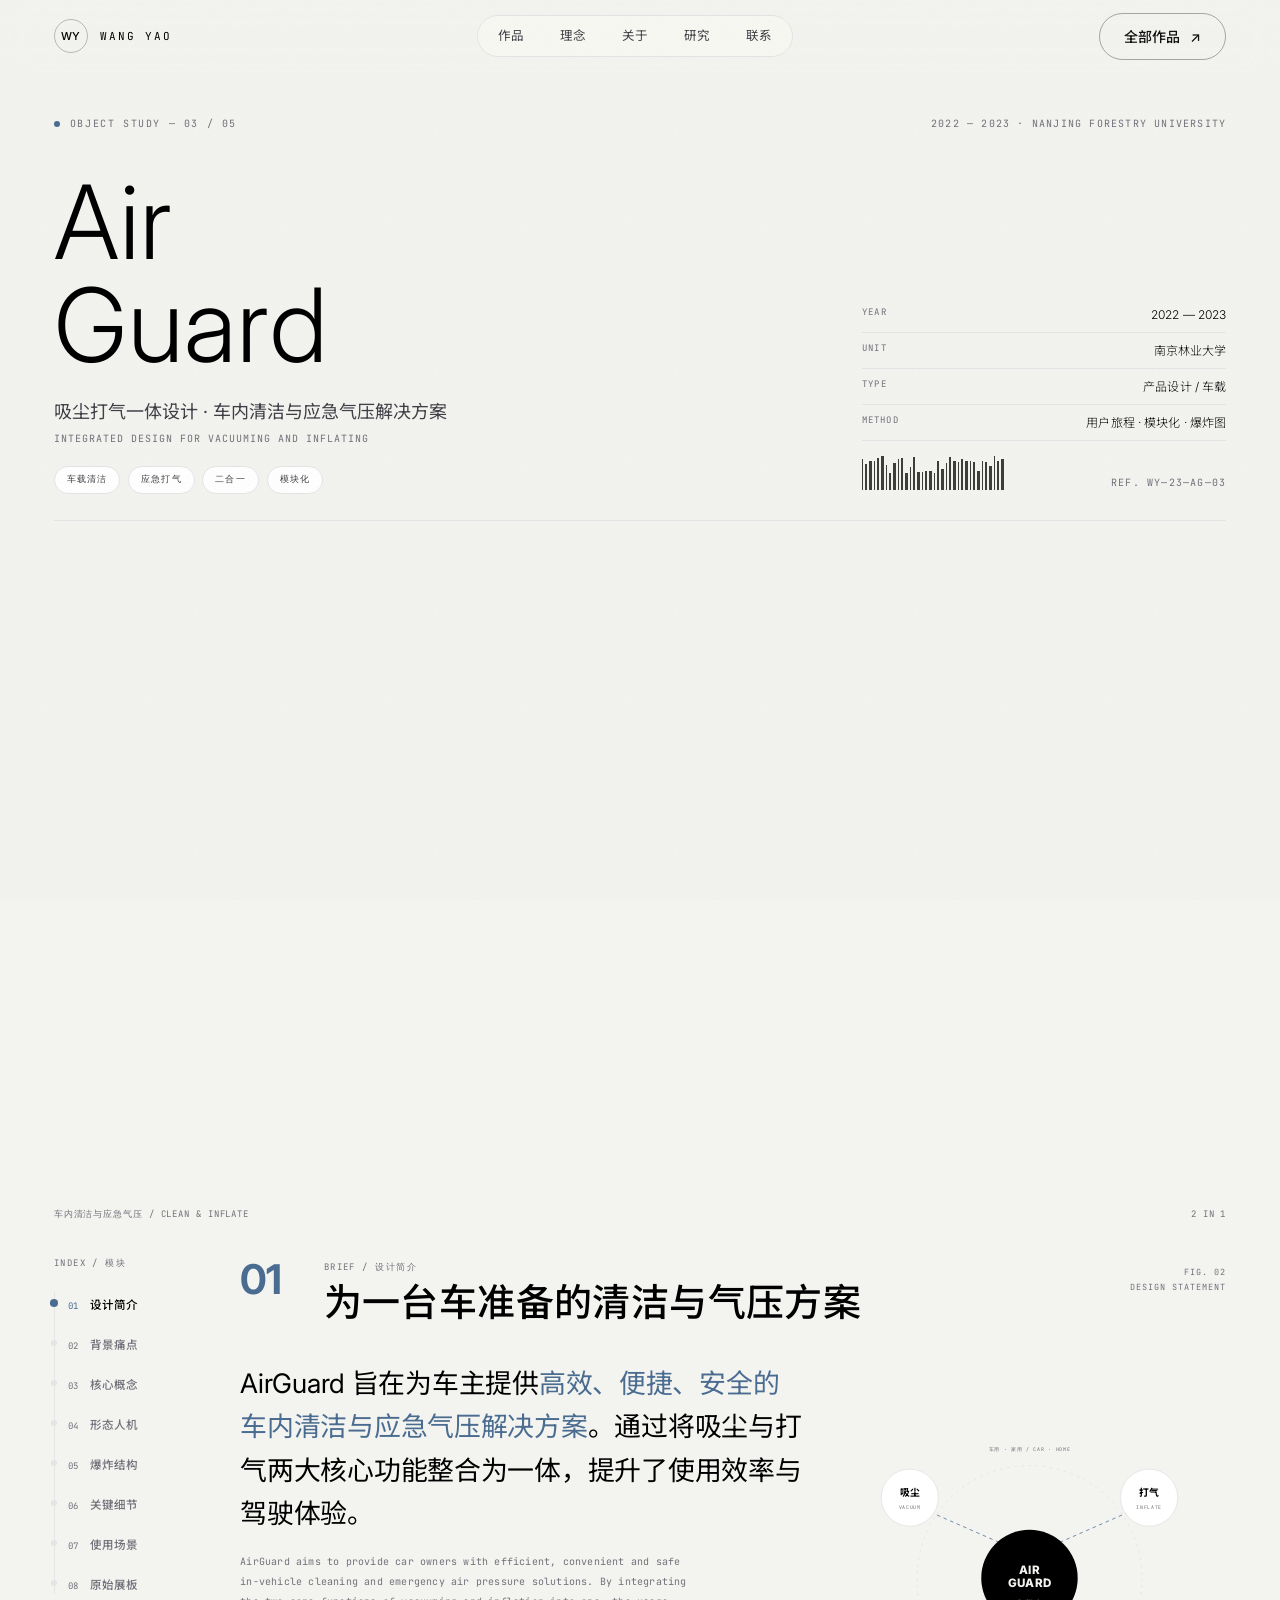
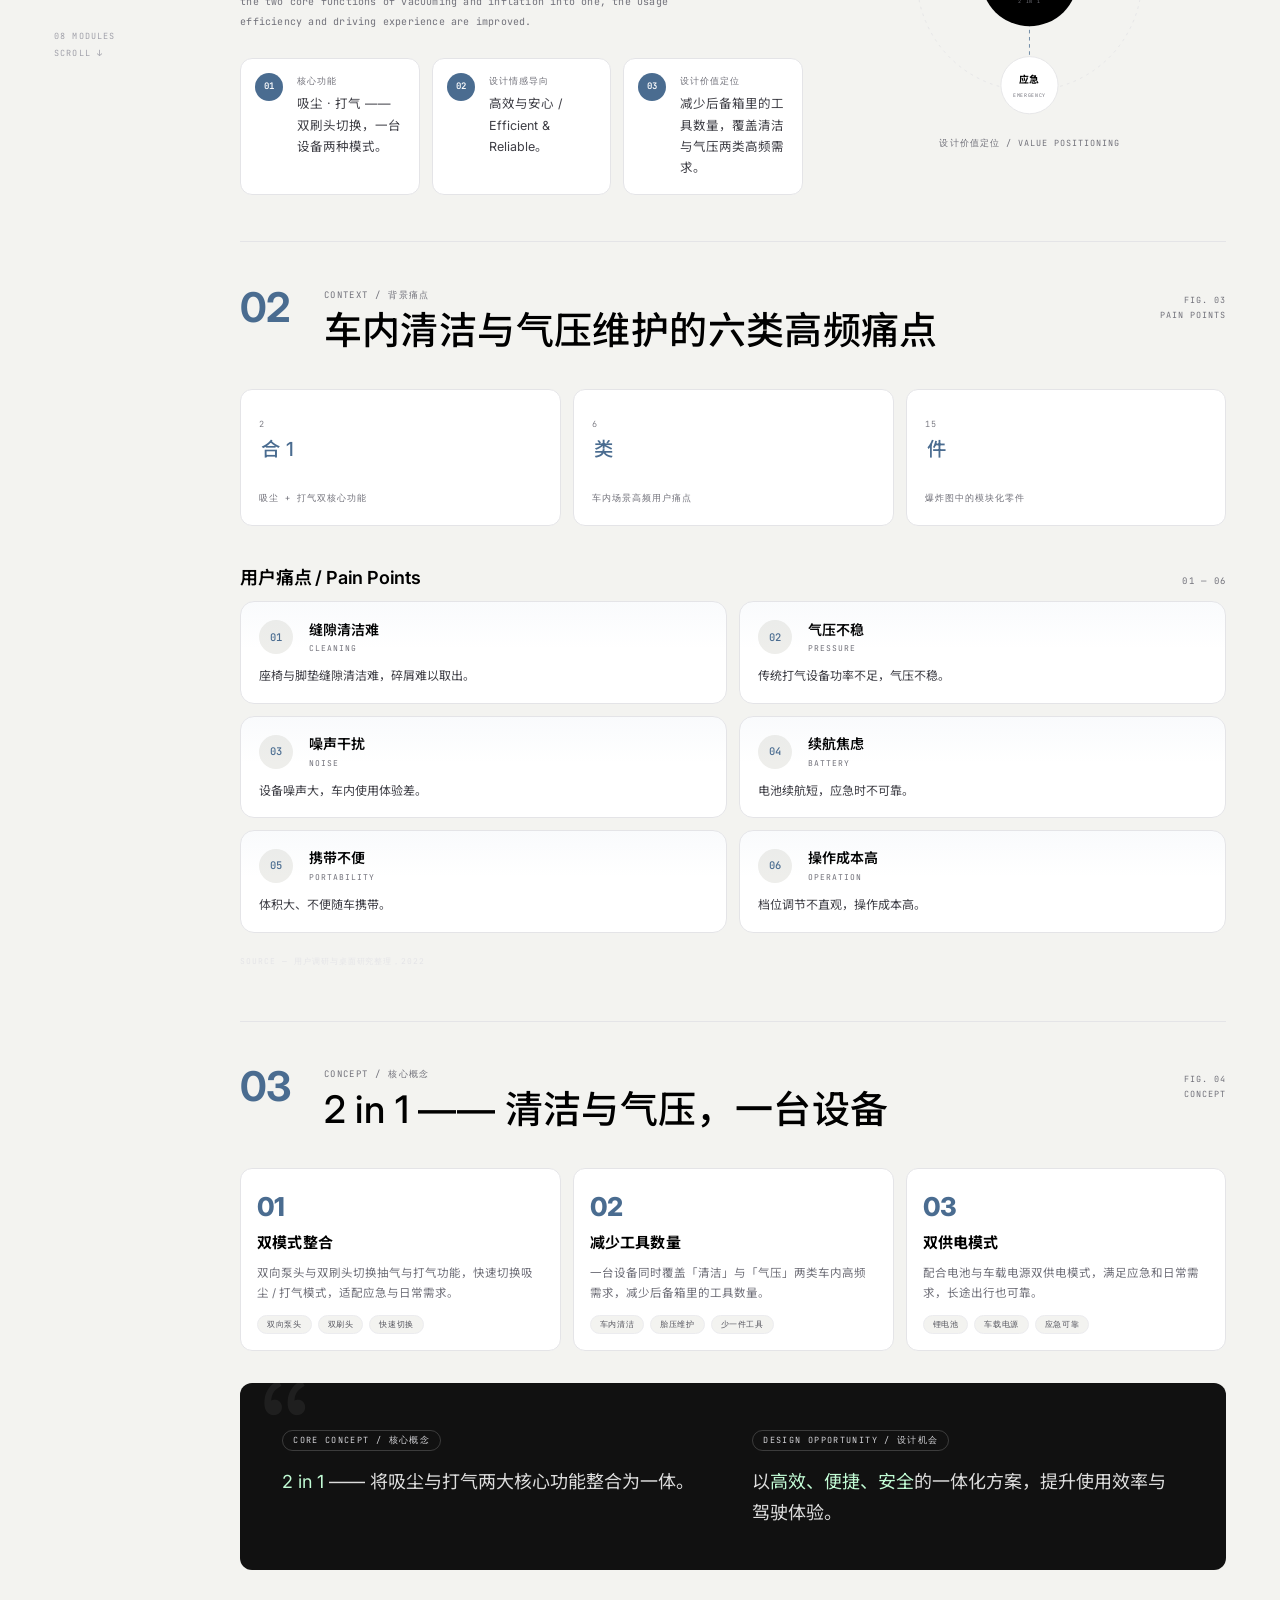
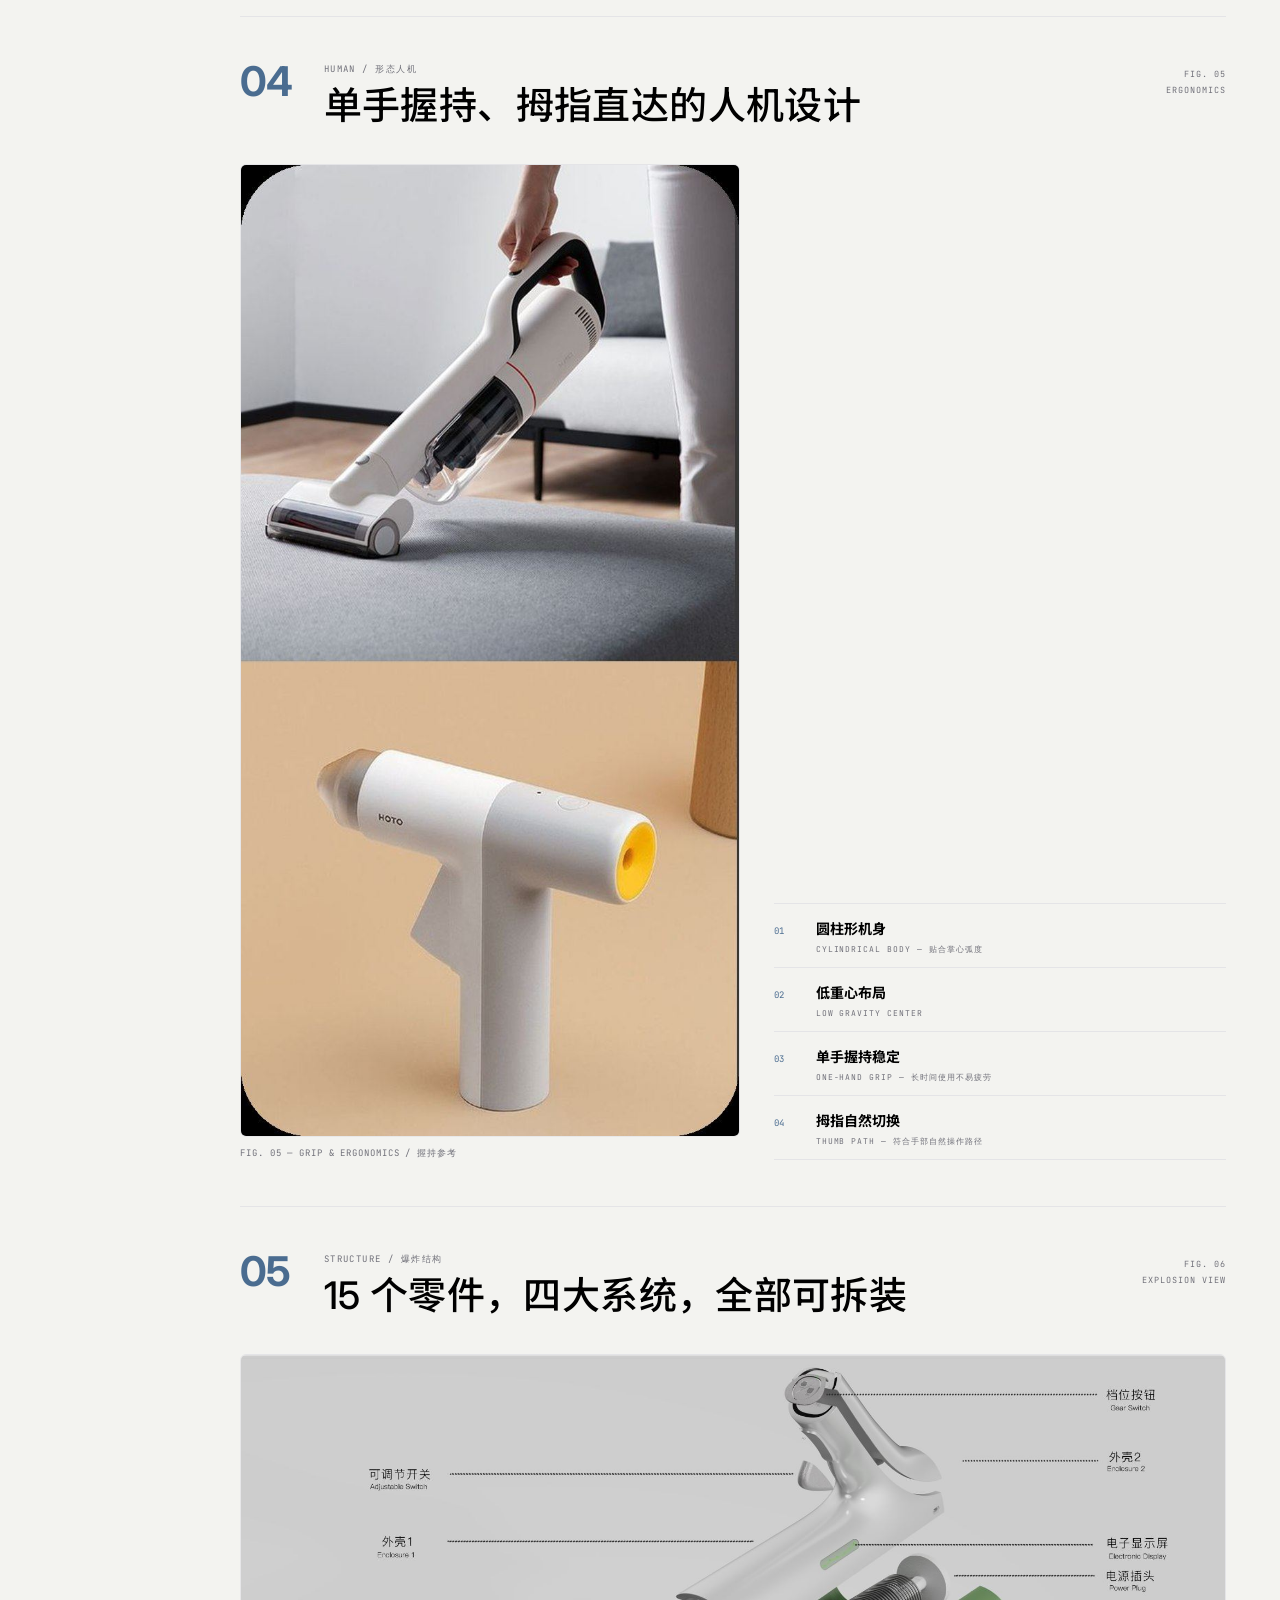
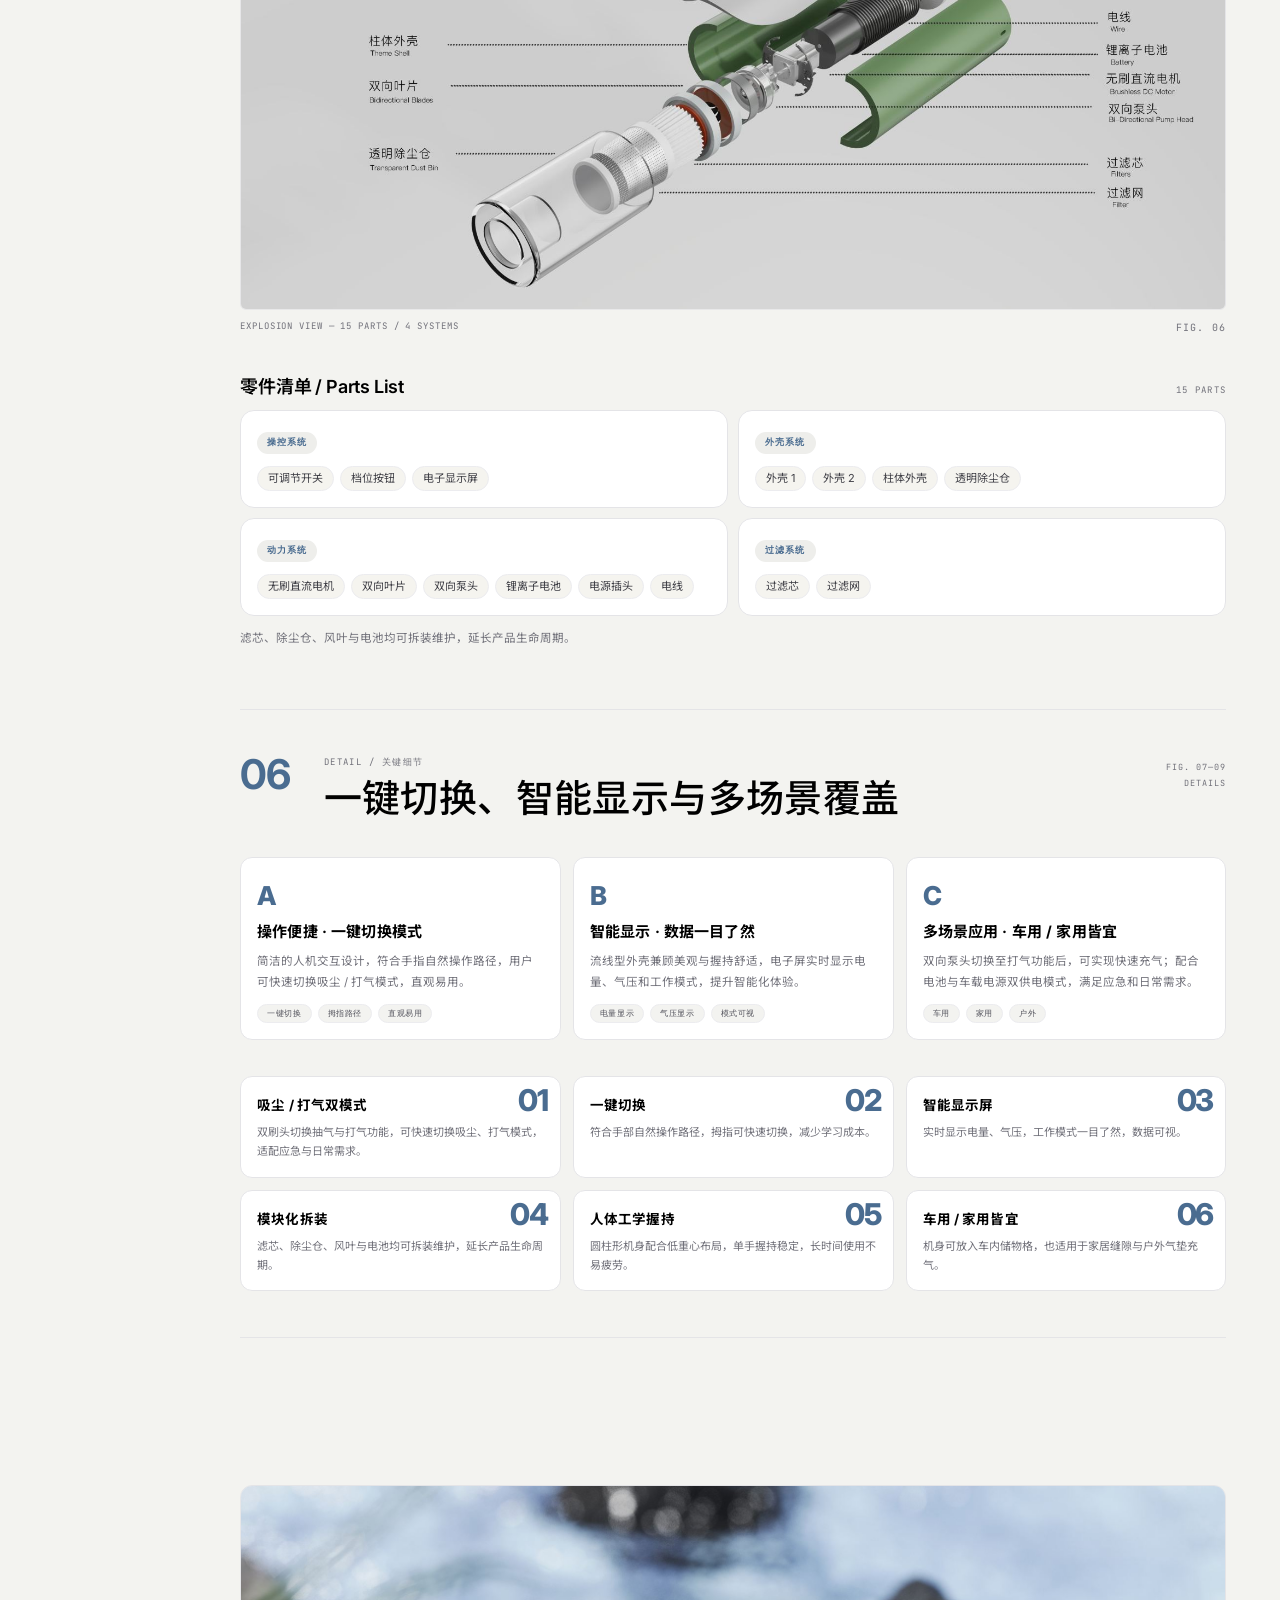
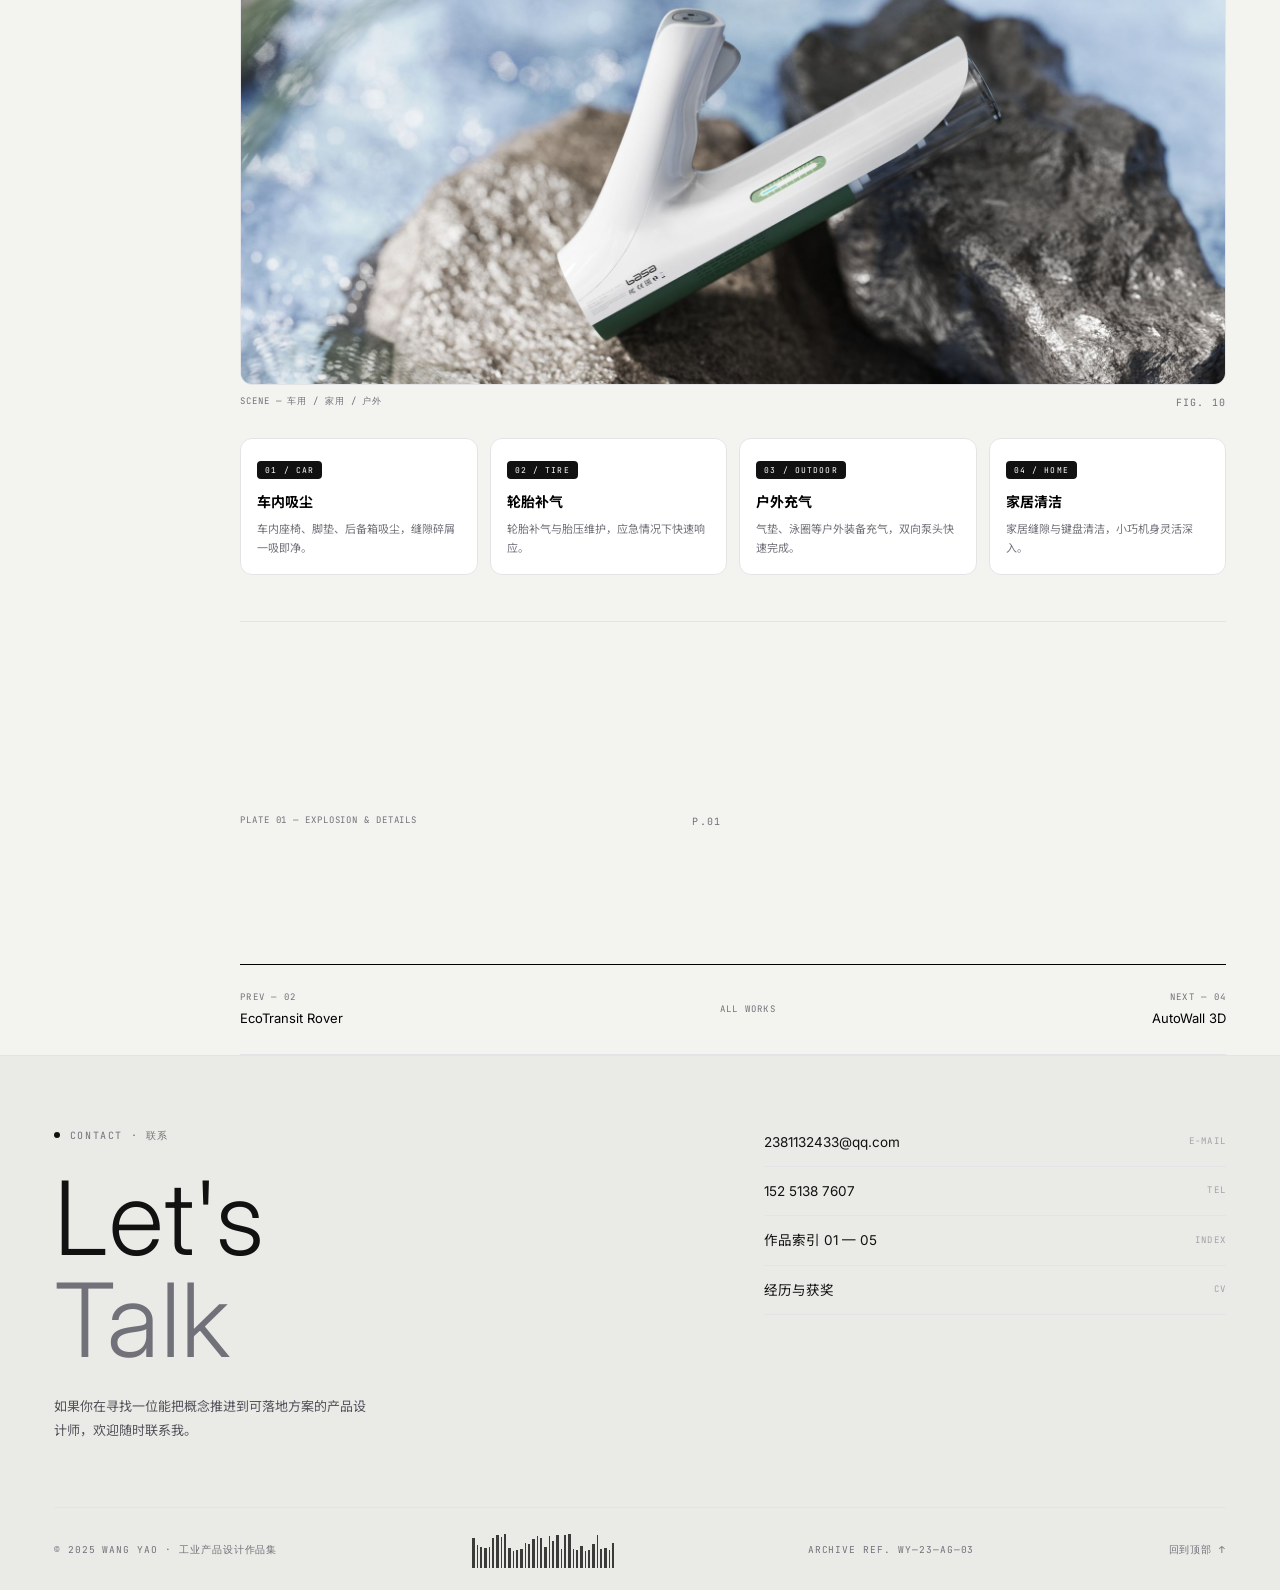
==== work/air-guard.html @ 361db54c "Portfolio site: Wang Yao" ====
<!DOCTYPE html>
<html lang="zh-CN">
<head>
<meta charset="utf-8">
<meta name="viewport" content="width=device-width, initial-scale=1">
<title>Air Guard — 王瑶 WANG YAO</title>
<meta name="description" content="Air Guard：吸尘打气一体设计，将吸尘与打气两大核心功能整合为一体，为车主提供高效、便捷、安全的车内清洁与应急气压解决方案。">
<link rel="preconnect" href="https://fonts.googleapis.com">
<link rel="preconnect" href="https://fonts.gstatic.com" crossorigin>
<link href="https://fonts.googleapis.com/css2?family=Inter:wght@300;400;500;600&family=JetBrains+Mono:wght@400;500&family=Noto+Sans+SC:wght@300;400;500;700&display=swap" rel="stylesheet">
<link rel="stylesheet" href="../assets/css/site.css">
</head>
<body id="top">
<div class="grain" aria-hidden="true"></div>
<div class="proj-progress" aria-hidden="true"><i></i></div>

<header class="nav" id="nav">
  <div class="container nav__inner">
    <a class="brand" href="../index.html">
      <span class="brand__mark">WY</span>
      <span class="brand__name">Wang Yao</span>
    </a>
    <nav class="nav__menu" id="menu">
      <a href="../index.html#works">作品</a>
      <a href="../index.html#approach">理念</a>
      <a href="../index.html#about">关于</a>
      <a href="../index.html#research">研究</a>
      <a href="../index.html#contact">联系</a>
    </nav>
    <div class="nav__right">
      <a class="btn btn--ghost" href="../index.html#works">全部作品 <span class="btn__arrow">↗</span></a>
      <button class="nav__burger" id="burger" aria-label="打开菜单" aria-expanded="false">
        <span></span><span></span>
      </button>
    </div>
  </div>
</header>

<main class="proj container" style="--pc:#8AA6C8; --pc-ink:#4A6C90">

  <!-- ================= HEAD ================= -->
  <header class="proj-head">
    <div class="proj-head__top">
      <p class="eyebrow">Object Study — 03 / 05</p>
      <p class="mono">2022 — 2023 · Nanjing Forestry University</p>
    </div>

    <div class="proj-head__main">
      <div>
        <h1 class="proj-title" data-split>Air<br>Guard</h1>
        <p class="proj-sub">吸尘打气一体设计 · 车内清洁与应急气压解决方案</p>
        <p class="proj-sub-en">Integrated design for vacuuming and inflating</p>
        <ul class="proj-tags">
          <li>车载清洁</li>
          <li>应急打气</li>
          <li>二合一</li>
          <li>模块化</li>
        </ul>
      </div>

      <div class="proj-meta">
        <div class="proj-meta__row"><span>Year</span><b>2022 — 2023</b></div>
        <div class="proj-meta__row"><span>Unit</span><b>南京林业大学</b></div>
        <div class="proj-meta__row"><span>Type</span><b>产品设计 / 车载</b></div>
        <div class="proj-meta__row"><span>Method</span><b>用户旅程 · 模块化 · 爆炸图</b></div>
        <div class="proj-meta__foot">
          <span class="barcode" aria-hidden="true"></span>
          <span class="mono">Ref. WY—23—AG—03</span>
        </div>
      </div>
    </div>
  </header>

  <!-- ================= HERO ================= -->
  <figure class="proj-hero" data-drift>
    <div class="proj-hero__frame pan" data-pan>
      <img src="../assets/img/air-cover.jpg" alt="Air Guard 产品场景渲染" fetchpriority="high">
      <div class="proj-hero__hud">
        <span class="mono">Fig. 01 — Clean &amp; Inflate</span>
        <span class="mono">2 in 1</span>
      </div>
    </div>
    <figcaption class="proj-hero__cap">
      <span>车内清洁与应急气压 / Clean &amp; Inflate</span>
      <span>2 in 1</span>
    </figcaption>
  </figure>

  <!-- mobile module index -->
  <nav class="proj-index" aria-label="模块索引">
    <a href="#m01">01 简介</a>
    <a href="#m02">02 痛点</a>
    <a href="#m03">03 概念</a>
    <a href="#m04">04 人机</a>
    <a href="#m05">05 结构</a>
    <a href="#m06">06 细节</a>
    <a href="#m07">07 场景</a>
    <a href="#m08">08 展板</a>
  </nav>

  <div class="proj-body">

    <!-- ================= RAIL ================= -->
    <aside class="proj-rail">
      <p class="rail__title mono">Index / 模块</p>
      <nav class="rail">
        <a href="#m01" class="is-active"><i>01</i><b>设计简介</b></a>
        <a href="#m02"><i>02</i><b>背景痛点</b></a>
        <a href="#m03"><i>03</i><b>核心概念</b></a>
        <a href="#m04"><i>04</i><b>形态人机</b></a>
        <a href="#m05"><i>05</i><b>爆炸结构</b></a>
        <a href="#m06"><i>06</i><b>关键细节</b></a>
        <a href="#m07"><i>07</i><b>使用场景</b></a>
        <a href="#m08"><i>08</i><b>原始展板</b></a>
      </nav>
      <p class="rail__note mono">08 Modules<br>Scroll ↓</p>
    </aside>

    <article class="proj-main">

      <!-- ============ 01 BRIEF ============ -->
      <section class="mod" id="m01">
        <header class="mod__head" data-reveal>
          <span class="mod__no">01</span>
          <div>
            <p class="mod__kicker">Brief / 设计简介</p>
            <h2 class="mod__title">为一台车准备的清洁与气压方案</h2>
          </div>
          <p class="mod__meta">FIG. 02<br>Design Statement</p>
        </header>

        <div class="mod__body g12">
          <div class="c-7" data-reveal style="--d:80ms">
            <p class="brief-lead">AirGuard 旨在为车主提供<em>高效、便捷、安全的车内清洁与应急气压解决方案</em>。通过将吸尘与打气两大核心功能整合为一体，提升了使用效率与驾驶体验。</p>
            <p class="brief-en">AirGuard aims to provide car owners with efficient, convenient and safe in-vehicle cleaning and emergency air pressure solutions. By integrating the two core functions of vacuuming and inflation into one, the usage efficiency and driving experience are improved.</p>
            <dl class="brief-rows">
              <div>
                <dt>核心功能</dt>
                <dd>吸尘 · 打气 —— 双刷头切换，一台设备两种模式。</dd>
              </div>
              <div>
                <dt>设计情感导向</dt>
                <dd>高效与安心 / Efficient &amp; Reliable。</dd>
              </div>
              <div>
                <dt>设计价值定位</dt>
                <dd>减少后备箱里的工具数量，覆盖清洁与气压两类高频需求。</dd>
              </div>
            </dl>
          </div>

          <div class="c-5 vmap-wrap" data-reveal style="--d:180ms">
            <svg class="vmap" viewBox="0 0 440 330" role="img" aria-label="设计价值定位：以 Air Guard 为中心，连接吸尘、打气与应急">
              <circle cx="220" cy="168" r="126" fill="none" stroke="var(--line)" stroke-width="1" stroke-dasharray="3 5"/>
              <g stroke="var(--accent)" stroke-width="1" stroke-dasharray="4 4" fill="none" opacity="0.85">
                <path d="M186 128 L104 92"/>
                <path d="M254 128 L336 92"/>
                <path d="M220 218 L220 264"/>
              </g>
              <circle cx="220" cy="168" r="54" fill="var(--ink)"/>
              <text class="vmap__core" x="220" y="164" text-anchor="middle" fill="var(--paper)">AIR</text>
              <text class="vmap__core" x="220" y="178" text-anchor="middle" fill="var(--paper)">GUARD</text>
              <text class="vmap__tiny" x="220" y="196" text-anchor="middle" fill="var(--accent-soft)">2 IN 1</text>

              <g>
                <circle cx="86" cy="78" r="32" fill="var(--white)" stroke="var(--line)"/>
                <text class="vmap__name" x="86" y="76" text-anchor="middle">吸尘</text>
                <text class="vmap__tiny" x="86" y="91" text-anchor="middle">VACUUM</text>
              </g>
              <g>
                <circle cx="354" cy="78" r="32" fill="var(--white)" stroke="var(--line)"/>
                <text class="vmap__name" x="354" y="76" text-anchor="middle">打气</text>
                <text class="vmap__tiny" x="354" y="91" text-anchor="middle">INFLATE</text>
              </g>
              <g>
                <circle cx="220" cy="288" r="32" fill="var(--white)" stroke="var(--line)"/>
                <text class="vmap__name" x="220" y="286" text-anchor="middle">应急</text>
                <text class="vmap__tiny" x="220" y="301" text-anchor="middle">EMERGENCY</text>
              </g>
              <text class="vmap__tiny" x="220" y="26" text-anchor="middle">车用 · 家用 / CAR · HOME</text>
            </svg>
            <p class="vmap__cap">设计价值定位 / Value Positioning</p>
          </div>
        </div>
      </section>

      <!-- ============ 02 PAIN POINTS ============ -->
      <section class="mod" id="m02">
        <header class="mod__head" data-reveal>
          <span class="mod__no">02</span>
          <div>
            <p class="mod__kicker">Context / 背景痛点</p>
            <h2 class="mod__title">车内清洁与气压维护的六类高频痛点</h2>
          </div>
          <p class="mod__meta">FIG. 03<br>Pain Points</p>
        </header>

        <div class="mod__body">
          <div class="metrics" data-reveal>
            <div class="metric">
              <b><span data-count="2">02</span><sup>合 1</sup></b>
              <span>吸尘 + 打气双核心功能</span>
            </div>
            <div class="metric">
              <b><span data-count="6">06</span><sup>类</sup></b>
              <span>车内场景高频用户痛点</span>
            </div>
            <div class="metric">
              <b><span data-count="15">15</span><sup>件</sup></b>
              <span>爆炸图中的模块化零件</span>
            </div>
          </div>

          <div class="tl-block">
            <div class="tl-head">
              <h3>用户痛点 / Pain Points</h3>
              <span class="mono">01 — 06</span>
            </div>
            <ol class="layers">
              <li class="layer">
                <i>01</i>
                <div><b>缝隙清洁难</b><span>Cleaning</span></div>
                <p>座椅与脚垫缝隙清洁难，碎屑难以取出。</p>
              </li>
              <li class="layer">
                <i>02</i>
                <div><b>气压不稳</b><span>Pressure</span></div>
                <p>传统打气设备功率不足，气压不稳。</p>
              </li>
              <li class="layer">
                <i>03</i>
                <div><b>噪声干扰</b><span>Noise</span></div>
                <p>设备噪声大，车内使用体验差。</p>
              </li>
              <li class="layer">
                <i>04</i>
                <div><b>续航焦虑</b><span>Battery</span></div>
                <p>电池续航短，应急时不可靠。</p>
              </li>
              <li class="layer">
                <i>05</i>
                <div><b>携带不便</b><span>Portability</span></div>
                <p>体积大、不便随车携带。</p>
              </li>
              <li class="layer">
                <i>06</i>
                <div><b>操作成本高</b><span>Operation</span></div>
                <p>档位调节不直观，操作成本高。</p>
              </li>
            </ol>
          </div>
          <p class="source mono" data-reveal>Source — 用户调研与桌面研究整理，2022</p>
        </div>
      </section>

      <!-- ============ 03 CONCEPT ============ -->
      <section class="mod" id="m03">
        <header class="mod__head" data-reveal>
          <span class="mod__no">03</span>
          <div>
            <p class="mod__kicker">Concept / 核心概念</p>
            <h2 class="mod__title">2 in 1 —— 清洁与气压，一台设备</h2>
          </div>
          <p class="mod__meta">FIG. 04<br>Concept</p>
        </header>

        <div class="mod__body">
          <div class="form-cards">
            <div class="form-card" data-reveal style="--d:0ms">
              <em>01</em>
              <h4>双模式整合</h4>
              <p>双向泵头与双刷头切换抽气与打气功能，快速切换吸尘 / 打气模式，适配应急与日常需求。</p>
              <ul><li>双向泵头</li><li>双刷头</li><li>快速切换</li></ul>
            </div>
            <div class="form-card" data-reveal style="--d:90ms">
              <em>02</em>
              <h4>减少工具数量</h4>
              <p>一台设备同时覆盖「清洁」与「气压」两类车内高频需求，减少后备箱里的工具数量。</p>
              <ul><li>车内清洁</li><li>胎压维护</li><li>少一件工具</li></ul>
            </div>
            <div class="form-card" data-reveal style="--d:180ms">
              <em>03</em>
              <h4>双供电模式</h4>
              <p>配合电池与车载电源双供电模式，满足应急和日常需求，长途出行也可靠。</p>
              <ul><li>锂电池</li><li>车载电源</li><li>应急可靠</li></ul>
            </div>
          </div>

          <div class="insight-band" data-reveal>
            <div>
              <span class="insight-band__k mono">Core Concept / 核心概念</span>
              <p><em>2 in 1</em> —— 将吸尘与打气两大核心功能整合为一体。</p>
            </div>
            <div>
              <span class="insight-band__k mono">Design Opportunity / 设计机会</span>
              <p>以<em>高效、便捷、安全</em>的一体化方案，提升使用效率与驾驶体验。</p>
            </div>
          </div>
        </div>
      </section>

      <!-- ============ 04 HUMAN ============ -->
      <section class="mod" id="m04">
        <header class="mod__head" data-reveal>
          <span class="mod__no">04</span>
          <div>
            <p class="mod__kicker">Human / 形态人机</p>
            <h2 class="mod__title">单手握持、拇指直达的人机设计</h2>
          </div>
          <p class="mod__meta">FIG. 05<br>Ergonomics</p>
        </header>

        <div class="mod__body">
          <div class="mood" style="margin-top:0;padding-top:0;border-top:0">
            <figure class="mood__fig" data-pan>
              <img src="../assets/img/air-grip.jpg" alt="Air Guard 握持与人机参考：手持设备形态与操作路径" loading="lazy">
              <figcaption class="mono">Fig. 05 — Grip &amp; Ergonomics / 握持参考</figcaption>
            </figure>
            <ul class="mood__themes">
              <li><em>01</em><div><b>圆柱形机身</b><span>Cylindrical Body — 贴合掌心弧度</span></div></li>
              <li><em>02</em><div><b>低重心布局</b><span>Low Gravity Center</span></div></li>
              <li><em>03</em><div><b>单手握持稳定</b><span>One-hand Grip — 长时间使用不易疲劳</span></div></li>
              <li><em>04</em><div><b>拇指自然切换</b><span>Thumb Path — 符合手部自然操作路径</span></div></li>
            </ul>
          </div>
        </div>
      </section>

      <!-- ============ 05 STRUCTURE ============ -->
      <section class="mod" id="m05">
        <header class="mod__head" data-reveal>
          <span class="mod__no">05</span>
          <div>
            <p class="mod__kicker">Structure / 爆炸结构</p>
            <h2 class="mod__title">15 个零件，四大系统，全部可拆装</h2>
          </div>
          <p class="mod__meta">FIG. 06<br>Explosion View</p>
        </header>

        <div class="mod__body">
          <figure class="form-strip" data-pan>
            <img src="../assets/img/air-explode.jpg" alt="Air Guard 爆炸图：15 个零件的模块化拆解" loading="lazy">
            <figcaption class="proj-cap">
              <span>Explosion View — 15 Parts / 4 Systems</span>
              <span class="mono">Fig. 06</span>
            </figcaption>
          </figure>

          <div class="tl-block">
            <div class="tl-head">
              <h3>零件清单 / Parts List</h3>
              <span class="mono">15 Parts</span>
            </div>
            <div class="w2h">
              <div class="w2h__cell">
                <b>操控系统</b>
                <ul><li>可调节开关</li><li>档位按钮</li><li>电子显示屏</li></ul>
              </div>
              <div class="w2h__cell">
                <b>外壳系统</b>
                <ul><li>外壳 1</li><li>外壳 2</li><li>柱体外壳</li><li>透明除尘仓</li></ul>
              </div>
              <div class="w2h__cell">
                <b>动力系统</b>
                <ul><li>无刷直流电机</li><li>双向叶片</li><li>双向泵头</li><li>锂离子电池</li><li>电源插头</li><li>电线</li></ul>
              </div>
              <div class="w2h__cell">
                <b>过滤系统</b>
                <ul><li>过滤芯</li><li>过滤网</li></ul>
              </div>
            </div>
            <p class="plates-note" data-reveal style="margin-top:14px">滤芯、除尘仓、风叶与电池均可拆装维护，延长产品生命周期。</p>
          </div>
        </div>
      </section>

      <!-- ============ 06 DETAIL ============ -->
      <section class="mod" id="m06">
        <header class="mod__head" data-reveal>
          <span class="mod__no">06</span>
          <div>
            <p class="mod__kicker">Detail / 关键细节</p>
            <h2 class="mod__title">一键切换、智能显示与多场景覆盖</h2>
          </div>
          <p class="mod__meta">FIG. 07—09<br>Details</p>
        </header>

        <div class="mod__body">
          <div class="form-cards">
            <div class="form-card" data-reveal style="--d:0ms">
              <em>A</em>
              <h4>操作便捷 · 一键切换模式</h4>
              <p>简洁的人机交互设计，符合手指自然操作路径，用户可快速切换吸尘 / 打气模式，直观易用。</p>
              <ul><li>一键切换</li><li>拇指路径</li><li>直观易用</li></ul>
            </div>
            <div class="form-card" data-reveal style="--d:90ms">
              <em>B</em>
              <h4>智能显示 · 数据一目了然</h4>
              <p>流线型外壳兼顾美观与握持舒适，电子屏实时显示电量、气压和工作模式，提升智能化体验。</p>
              <ul><li>电量显示</li><li>气压显示</li><li>模式可视</li></ul>
            </div>
            <div class="form-card" data-reveal style="--d:180ms">
              <em>C</em>
              <h4>多场景应用 · 车用 / 家用皆宜</h4>
              <p>双向泵头切换至打气功能后，可实现快速充气；配合电池与车载电源双供电模式，满足应急和日常需求。</p>
              <ul><li>车用</li><li>家用</li><li>户外</li></ul>
            </div>
          </div>

          <div class="details-grid">
            <div class="d-item" data-reveal style="--d:0ms">
              <i>01</i>
              <div><h4>吸尘 / 打气双模式</h4><p>双刷头切换抽气与打气功能，可快速切换吸尘、打气模式，适配应急与日常需求。</p></div>
            </div>
            <div class="d-item" data-reveal style="--d:60ms">
              <i>02</i>
              <div><h4>一键切换</h4><p>符合手部自然操作路径，拇指可快速切换，减少学习成本。</p></div>
            </div>
            <div class="d-item" data-reveal style="--d:120ms">
              <i>03</i>
              <div><h4>智能显示屏</h4><p>实时显示电量、气压，工作模式一目了然，数据可视。</p></div>
            </div>
            <div class="d-item" data-reveal style="--d:180ms">
              <i>04</i>
              <div><h4>模块化拆装</h4><p>滤芯、除尘仓、风叶与电池均可拆装维护，延长产品生命周期。</p></div>
            </div>
            <div class="d-item" data-reveal style="--d:240ms">
              <i>05</i>
              <div><h4>人体工学握持</h4><p>圆柱形机身配合低重心布局，单手握持稳定，长时间使用不易疲劳。</p></div>
            </div>
            <div class="d-item" data-reveal style="--d:300ms">
              <i>06</i>
              <div><h4>车用 / 家用皆宜</h4><p>机身可放入车内储物格，也适用于家居缝隙与户外气垫充气。</p></div>
            </div>
          </div>
        </div>
      </section>

      <!-- ============ 07 SCENE ============ -->
      <section class="mod" id="m07">
        <header class="mod__head" data-reveal>
          <span class="mod__no">07</span>
          <div>
            <p class="mod__kicker">Scene / 使用场景</p>
            <h2 class="mod__title">从车内缝隙到户外气垫的全场景覆盖</h2>
          </div>
          <p class="mod__meta">FIG. 10<br>Scenarios</p>
        </header>

        <div class="mod__body">
          <figure class="scene-strip" data-pan>
            <img src="../assets/img/air-cover.jpg" alt="Air Guard 户外使用场景渲染" loading="lazy">
            <figcaption class="proj-cap">
              <span>Scene — 车用 / 家用 / 户外</span>
              <span class="mono">Fig. 10</span>
            </figcaption>
          </figure>

          <div class="scene-cards">
            <div class="scene-card" data-reveal style="--d:0ms">
              <em>01 / CAR</em>
              <h4>车内吸尘</h4>
              <p>车内座椅、脚垫、后备箱吸尘，缝隙碎屑一吸即净。</p>
            </div>
            <div class="scene-card" data-reveal style="--d:90ms">
              <em>02 / TIRE</em>
              <h4>轮胎补气</h4>
              <p>轮胎补气与胎压维护，应急情况下快速响应。</p>
            </div>
            <div class="scene-card" data-reveal style="--d:180ms">
              <em>03 / OUTDOOR</em>
              <h4>户外充气</h4>
              <p>气垫、泳圈等户外装备充气，双向泵头快速完成。</p>
            </div>
            <div class="scene-card" data-reveal style="--d:270ms">
              <em>04 / HOME</em>
              <h4>家居清洁</h4>
              <p>家居缝隙与键盘清洁，小巧机身灵活深入。</p>
            </div>
          </div>
        </div>
      </section>

      <!-- ============ 08 PLATES ============ -->
      <section class="mod" id="m08">
        <header class="mod__head" data-reveal>
          <span class="mod__no">08</span>
          <div>
            <p class="mod__kicker">Process / 原始展板</p>
            <h2 class="mod__title">爆炸图与细节原始展板</h2>
          </div>
          <p class="mod__meta">PLATE 01<br>Archive</p>
        </header>

        <div class="mod__body">
          <p class="plates-note" data-reveal>点击展板可放大查看原始排版与全部细节标注。</p>
          <div class="plates">
            <figure class="plate" data-pan data-zoom>
              <img src="../assets/img/spread-air.jpg" alt="Air Guard 爆炸图与细节原始展板" loading="lazy">
              <figcaption class="proj-cap"><span>Plate 01 — Explosion &amp; Details</span><span class="mono">P.01</span></figcaption>
            </figure>
          </div>
        </div>
      </section>

      <nav class="study__nav">
        <a href="ecotransit-rover.html"><span><span class="dir">Prev — 02</span>EcoTransit Rover</span></a>
        <a class="center" href="../index.html#works">All Works</a>
        <a href="autowall-3d.html" style="justify-content:flex-end;text-align:right"><span><span class="dir">Next — 04</span>AutoWall 3D</span></a>
      </nav>

    </article>
  </div>
</main>

<footer class="footer">
  <div class="container">
    <div class="footer__top">
      <div>
        <p class="eyebrow">Contact · 联系</p>
        <h2 class="footer__title">Let's<br><span>Talk</span></h2>
        <p class="footer__note">如果你在寻找一位能把概念推进到可落地方案的产品设计师，欢迎随时联系我。</p>
      </div>
      <div class="footer__links">
        <a href="mailto:2381132433@qq.com"><span>2381132433@qq.com</span><span class="k">E-mail</span></a>
        <a href="tel:15251387607"><span>152 5138 7607</span><span class="k">Tel</span></a>
        <a href="../index.html#works"><span>作品索引 01 — 05</span><span class="k">Index</span></a>
        <a href="../index.html#about"><span>经历与获奖</span><span class="k">CV</span></a>
      </div>
    </div>
    <div class="footer__bottom">
      <span>© 2025 Wang Yao · 工业产品设计作品集</span>
      <span class="barcode" aria-hidden="true"></span>
      <span>Archive Ref. WY—23—AG—03</span>
      <a href="#top">回到顶部 ↑</a>
    </div>
  </div>
</footer>

<div class="lightbox" id="lightbox" aria-hidden="true"><img alt=""></div>
<script src="../assets/js/site.js"></script>
</body>
</html>
---- assets/css/site.css ----
/* ============================================================
   WANG YAO — PORTFOLIO
   Editorial / technical layout system
   ============================================================ */

:root {
  --paper: #f2f0ea;
  --paper-2: #e8e4db;
  --card: #eae7df;
  --ink: #17170f;
  --ink-soft: #3b3a32;
  --muted: #6f6c62;
  --line: #d6d1c5;
  --line-soft: #e2ded4;
  --accent: #c1411d;
  --accent-soft: #e0b9a7;
  --white: #fbfaf6;

  --font-display: "Archivo", "Noto Sans SC", "PingFang SC", sans-serif;
  --font-body: "Noto Sans SC", "PingFang SC", "Microsoft YaHei", sans-serif;
  --font-mono: "JetBrains Mono", "SFMono-Regular", Consolas, monospace;

  --pad: clamp(20px, 4.2vw, 64px);
  --maxw: 1440px;
  --r-card: 14px;
  --ease: cubic-bezier(0.2, 0.7, 0.2, 1);
}

* { box-sizing: border-box; }

html { scroll-behavior: smooth; }

body {
  margin: 0;
  background: var(--paper);
  color: var(--ink);
  font-family: var(--font-body);
  font-size: 15px;
  line-height: 1.75;
  -webkit-font-smoothing: antialiased;
  overflow-x: hidden;
}

img { display: block; max-width: 100%; }
a { color: inherit; text-decoration: none; }
button { font: inherit; color: inherit; }

::selection { background: var(--ink); color: var(--paper); }

/* paper grain */
.grain {
  position: fixed;
  inset: 0;
  z-index: 1000;
  pointer-events: none;
  opacity: 0.25;
  mix-blend-mode: multiply;
  background-image: url("data:image/svg+xml,%3Csvg xmlns='http://www.w3.org/2000/svg' width='240' height='240'%3E%3Cfilter id='n'%3E%3CfeTurbulence type='fractalNoise' baseFrequency='0.85' numOctaves='3' stitchTiles='stitch'/%3E%3CfeColorMatrix type='saturate' values='0'/%3E%3C/filter%3E%3Crect width='240' height='240' filter='url(%23n)' opacity='0.35'/%3E%3C/svg%3E");
}

/* ---------- shared bits ---------- */
.container {
  width: 100%;
  max-width: var(--maxw);
  margin: 0 auto;
  padding: 0 var(--pad);
}

.mono {
  font-family: var(--font-mono);
  font-size: 10px;
  letter-spacing: 0.12em;
  text-transform: uppercase;
  color: var(--muted);
}

.eyebrow {
  display: inline-flex;
  align-items: center;
  gap: 10px;
  font-family: var(--font-mono);
  font-size: 10px;
  letter-spacing: 0.16em;
  text-transform: uppercase;
  color: var(--muted);
}

.eyebrow::before {
  content: "";
  width: 6px;
  height: 6px;
  border-radius: 50%;
  background: var(--accent);
}

.eyebrow--line::after {
  content: "";
  display: block;
  width: 42px;
  height: 1px;
  background: var(--line);
}

.section-head {
  display: flex;
  align-items: flex-end;
  justify-content: space-between;
  gap: 32px;
  padding-bottom: 22px;
  border-bottom: 1px solid var(--line);
  margin-bottom: clamp(30px, 4vw, 54px);
}

.section-head h2 {
  margin: 8px 0 0;
  font-family: var(--font-display);
  font-size: clamp(28px, 4.6vw, 56px);
  font-weight: 700;
  letter-spacing: -0.03em;
  line-height: 0.98;
  text-transform: uppercase;
}

.section-head .note {
  max-width: 300px;
  margin: 0 0 4px;
  font-size: 12.5px;
  line-height: 1.7;
  color: var(--muted);
  text-align: right;
}

section { position: relative; }

/* ============================================================
   NAV
   ============================================================ */
.nav {
  position: sticky;
  top: 0;
  z-index: 900;
  backdrop-filter: blur(14px);
  background: rgba(242, 240, 234, 0.78);
  border-bottom: 1px solid transparent;
  transition: border-color 0.3s var(--ease), background 0.3s var(--ease);
}

.nav.is-scrolled { border-bottom-color: var(--line); }

.nav__inner {
  display: flex;
  align-items: center;
  justify-content: space-between;
  gap: 24px;
  height: 72px;
}

.brand {
  display: flex;
  align-items: center;
  gap: 12px;
  flex: 0 0 auto;
}

.brand__mark {
  width: 34px;
  height: 34px;
  border: 1px solid var(--ink);
  border-radius: 50%;
  display: grid;
  place-items: center;
  font-family: var(--font-display);
  font-size: 11px;
  font-weight: 800;
  letter-spacing: -0.02em;
}

.brand__name {
  font-family: var(--font-mono);
  font-size: 11px;
  letter-spacing: 0.18em;
  text-transform: uppercase;
}

.nav__menu {
  display: flex;
  align-items: center;
  gap: 4px;
  padding: 4px;
  border: 1px solid var(--line);
  border-radius: 999px;
  background: rgba(251, 250, 246, 0.6);
}

.nav__menu a {
  padding: 7px 16px;
  border-radius: 999px;
  font-size: 12.5px;
  color: var(--ink-soft);
  transition: background 0.25s var(--ease), color 0.25s var(--ease);
}

.nav__menu a:hover { background: var(--ink); color: var(--paper); }

.nav__right { display: flex; align-items: center; gap: 14px; }

.btn {
  display: inline-flex;
  align-items: center;
  gap: 10px;
  padding: 11px 20px;
  border-radius: 999px;
  border: 1px solid var(--ink);
  background: var(--ink);
  color: var(--paper);
  font-size: 12.5px;
  letter-spacing: 0.02em;
  cursor: pointer;
  transition: transform 0.3s var(--ease), background 0.3s var(--ease), color 0.3s var(--ease);
}

.btn:hover { background: var(--accent); border-color: var(--accent); }
.btn--ghost { background: transparent; color: var(--ink); border-color: var(--line); }
.btn--ghost:hover { background: var(--ink); color: var(--paper); border-color: var(--ink); }
.btn__arrow { transition: transform 0.3s var(--ease); }
.btn:hover .btn__arrow { transform: translate(3px, -3px); }

.nav__burger {
  display: none;
  width: 40px;
  height: 40px;
  border: 1px solid var(--line);
  border-radius: 50%;
  background: transparent;
  cursor: pointer;
  position: relative;
}

.nav__burger span {
  position: absolute;
  left: 12px;
  right: 12px;
  height: 1px;
  background: var(--ink);
  transition: transform 0.3s var(--ease), opacity 0.3s;
}
.nav__burger span:nth-child(1) { top: 16px; }
.nav__burger span:nth-child(2) { top: 23px; }

/* ============================================================
   HERO
   ============================================================ */
.hero {
  padding: clamp(28px, 4vw, 56px) 0 clamp(40px, 7vw, 96px);
}

.hero__inner {
  display: grid;
  grid-template-columns: minmax(0, 1fr) minmax(0, 1.02fr);
  gap: clamp(28px, 4vw, 72px);
  align-items: start;
}

.hero__copy { padding-top: clamp(8px, 3vw, 40px); }

.hero__title {
  margin: 26px 0 0;
  font-family: var(--font-display);
  font-weight: 800;
  font-size: clamp(58px, 10.2vw, 148px);
  line-height: 0.82;
  letter-spacing: -0.055em;
  text-transform: uppercase;
}

.hero__title-cn {
  display: block;
  margin-top: 0.18em;
  font-family: var(--font-body);
  font-weight: 500;
  font-size: clamp(20px, 2.4vw, 30px);
  letter-spacing: 0.26em;
  line-height: 1.2;
  color: var(--ink-soft);
}

.hero__role {
  margin: 22px 0 0;
  font-size: clamp(14px, 1.25vw, 17px);
  letter-spacing: 0.02em;
  color: var(--ink);
}

.hero__intro {
  margin: 16px 0 0;
  max-width: 44ch;
  font-size: 14px;
  line-height: 1.85;
  color: var(--muted);
}

.hero__actions {
  display: flex;
  flex-wrap: wrap;
  gap: 10px;
  margin-top: 30px;
}

.hero__meta {
  display: grid;
  grid-template-columns: repeat(4, minmax(0, auto));
  gap: clamp(16px, 3vw, 42px);
  margin: 40px 0 0;
  padding-top: 20px;
  border-top: 1px solid var(--line);
}

.hero__meta div { min-width: 0; }

.hero__meta dt {
  font-family: var(--font-mono);
  font-size: 9.5px;
  letter-spacing: 0.14em;
  text-transform: uppercase;
  color: var(--muted);
}

.hero__meta dd {
  margin: 6px 0 0;
  font-family: var(--font-display);
  font-size: 20px;
  font-weight: 600;
  letter-spacing: -0.02em;
  line-height: 1.1;
}

/* hero image */
.hero__visual {
  position: relative;
  margin: 0;
  border-radius: var(--r-card);
  overflow: hidden;
  background: var(--paper-2);
  aspect-ratio: 10 / 11;
  isolation: isolate;
}

.hero__visual img {
  width: 100%;
  height: 100%;
  object-fit: cover;
  transform: scale(1.04);
  transition: transform 1.4s var(--ease);
}

.hero__visual:hover img { transform: scale(1.09); }

.hero__visual::after {
  content: "";
  position: absolute;
  inset: 0;
  background: linear-gradient(180deg, rgba(20, 20, 15, 0.28) 0%, rgba(20, 20, 15, 0) 34%, rgba(20, 20, 15, 0) 62%, rgba(20, 20, 15, 0.38) 100%);
  pointer-events: none;
}

.chip {
  position: absolute;
  z-index: 2;
  display: inline-flex;
  align-items: center;
  gap: 8px;
  padding: 8px 14px;
  border-radius: 999px;
  background: rgba(251, 250, 246, 0.9);
  backdrop-filter: blur(8px);
  font-family: var(--font-mono);
  font-size: 9.5px;
  letter-spacing: 0.1em;
  text-transform: uppercase;
  color: var(--ink);
}

.chip--tl { top: 18px; left: 18px; }
.chip--tr { top: 18px; right: 18px; }
.chip--bl { bottom: 18px; left: 18px; }
.chip--br { bottom: 18px; right: 18px; }
.chip .dot { width: 5px; height: 5px; border-radius: 50%; background: var(--accent); }

.fab {
  position: absolute;
  z-index: 3;
  right: 18px;
  bottom: 18px;
  width: 46px;
  height: 46px;
  border-radius: 50%;
  background: var(--ink);
  color: var(--paper);
  display: grid;
  place-items: center;
  font-size: 16px;
  transition: transform 0.4s var(--ease), background 0.4s var(--ease);
}

.fab:hover { transform: rotate(45deg); background: var(--accent); }

.hero__visual .chip--br { bottom: 76px; padding: 6px 12px; }

/* ---------- ticker ---------- */
.ticker {
  border-top: 1px solid var(--line);
  border-bottom: 1px solid var(--line);
  overflow: hidden;
  padding: 14px 0;
  background: var(--paper-2);
}

.ticker__track {
  display: flex;
  width: max-content;
  animation: marquee 44s linear infinite;
}

.ticker:hover .ticker__track { animation-play-state: paused; }

.ticker__track span {
  display: inline-flex;
  align-items: center;
  gap: 22px;
  padding-right: 22px;
  font-family: var(--font-mono);
  font-size: 10.5px;
  letter-spacing: 0.16em;
  text-transform: uppercase;
  color: var(--ink-soft);
  white-space: nowrap;
}

.ticker__track span::after {
  content: "";
  width: 5px;
  height: 5px;
  border-radius: 50%;
  background: var(--accent);
  opacity: 0.8;
}

@keyframes marquee {
  from { transform: translate3d(0, 0, 0); }
  to { transform: translate3d(-50%, 0, 0); }
}

/* ============================================================
   WORKS
   ============================================================ */
.works { padding-top: clamp(56px, 8vw, 118px); }

.works__grid {
  display: grid;
  grid-template-columns: repeat(12, 1fr);
  gap: clamp(16px, 2vw, 30px) clamp(16px, 2vw, 30px);
}

.card {
  grid-column: span 6;
  display: block;
  position: relative;
}

.card--wide { grid-column: span 7; }
.card--narrow { grid-column: span 5; }
.card--full { grid-column: span 12; }

.card__media {
  position: relative;
  border-radius: var(--r-card);
  overflow: hidden;
  background: var(--card);
  aspect-ratio: 16 / 10;
}

.card--narrow .card__media { aspect-ratio: 4 / 3.1; }
.card--full .card__media { aspect-ratio: 21 / 9; }
.card--tall .card__media { aspect-ratio: 4 / 5; }

.card__media img {
  width: 100%;
  height: 100%;
  object-fit: cover;
  transition: transform 1.1s var(--ease);
}

.card:hover .card__media img { transform: scale(1.045); }

.card__badge {
  position: absolute;
  top: 16px;
  left: 16px;
  z-index: 2;
  padding: 6px 12px;
  border-radius: 999px;
  background: rgba(251, 250, 246, 0.88);
  font-family: var(--font-mono);
  font-size: 9px;
  letter-spacing: 0.12em;
  text-transform: uppercase;
}

.card__meta {
  display: flex;
  align-items: baseline;
  gap: 14px;
  padding: 16px 2px 0;
  border-bottom: 1px solid var(--line);
  transition: border-color 0.3s var(--ease);
}

.card:hover .card__meta { border-color: var(--ink); }

.card__index {
  font-family: var(--font-mono);
  font-size: 10px;
  color: var(--muted);
  padding-top: 4px;
}

.card__text { flex: 1 1 auto; min-width: 0; }

.card__text h3 {
  margin: 0;
  font-family: var(--font-display);
  font-size: clamp(19px, 2vw, 25px);
  font-weight: 700;
  letter-spacing: -0.025em;
  text-transform: uppercase;
  line-height: 1.1;
}

.card__text p {
  margin: 5px 0 0;
  font-size: 12.5px;
  line-height: 1.6;
  color: var(--muted);
  overflow: hidden;
  text-overflow: ellipsis;
  white-space: nowrap;
}

.card__arrow {
  flex: 0 0 auto;
  width: 30px;
  height: 30px;
  border: 1px solid var(--line);
  border-radius: 50%;
  display: grid;
  place-items: center;
  font-size: 13px;
  transition: background 0.35s var(--ease), color 0.35s var(--ease), transform 0.35s var(--ease), border-color 0.35s;
}

.card:hover .card__arrow {
  background: var(--accent);
  border-color: var(--accent);
  color: var(--white);
  transform: rotate(45deg);
}

/* ---------- stats ---------- */
.stats { padding-top: clamp(56px, 8vw, 110px); }

.stats__grid {
  display: grid;
  grid-template-columns: repeat(4, 1fr);
  border-top: 1px solid var(--line);
  border-bottom: 1px solid var(--line);
  background: var(--white);
  border-radius: 4px;
  overflow: hidden;
}

.stat {
  padding: clamp(22px, 2.6vw, 34px);
  border-right: 1px solid var(--line);
}

.stat:last-child { border-right: 0; }

.stat dt {
  font-family: var(--font-mono);
  font-size: 9.5px;
  letter-spacing: 0.14em;
  text-transform: uppercase;
  color: var(--muted);
}

.stat dd {
  margin: 12px 0 0;
  font-family: var(--font-display);
  font-size: clamp(30px, 4vw, 46px);
  font-weight: 700;
  letter-spacing: -0.04em;
  line-height: 1;
}

.stat dd small {
  font-size: 0.4em;
  font-weight: 500;
  letter-spacing: 0;
  margin-left: 2px;
}

.stat p {
  margin: 10px 0 0;
  font-size: 12px;
  color: var(--muted);
  line-height: 1.5;
}

/* ============================================================
   APPROACH
   ============================================================ */
.approach { padding-top: clamp(64px, 9vw, 130px); }

.approach__wrap {
  position: relative;
  display: grid;
  grid-template-columns: repeat(2, minmax(0, 1fr));
  gap: clamp(18px, 3vw, 40px) clamp(18px, 14vw, 210px);
  margin-top: 12px;
}

.rings {
  position: absolute;
  top: 50%;
  left: 50%;
  width: min(46%, 420px);
  aspect-ratio: 1;
  transform: translate(-50%, -50%);
  display: grid;
  place-items: center;
  pointer-events: none;
}

.rings__circle {
  position: absolute;
  border: 1px solid var(--line);
  border-radius: 50%;
}

.rings__circle:nth-child(1) { inset: 6%; }
.rings__circle:nth-child(2) { inset: 0%; opacity: 0.6; }
.rings__circle:nth-child(3) { inset: 20%; opacity: 0.5; }

.rings__label {
  position: relative;
  z-index: 2;
  text-align: center;
  font-family: var(--font-display);
  font-size: clamp(16px, 1.9vw, 24px);
  font-weight: 700;
  line-height: 1.15;
  letter-spacing: -0.02em;
  text-transform: uppercase;
}

.rings__label small {
  display: block;
  margin-top: 8px;
  font-family: var(--font-mono);
  font-size: 9px;
  font-weight: 400;
  letter-spacing: 0.14em;
  color: var(--muted);
}

.approach__card {
  position: relative;
  z-index: 2;
  padding: clamp(20px, 2.4vw, 28px);
  border: 1px solid var(--line);
  border-radius: 6px;
  background: rgba(251, 250, 246, 0.72);
  transition: background 0.4s var(--ease), transform 0.4s var(--ease), border-color 0.4s var(--ease);
}

.approach__card:hover {
  background: var(--white);
  border-color: var(--ink);
  transform: translateY(-4px);
}

.approach__card .num {
  position: absolute;
  top: 14px;
  right: 16px;
  font-family: var(--font-mono);
  font-size: 9px;
  color: var(--muted);
}

.approach__card h3 {
  margin: 0;
  font-size: 15px;
  font-weight: 700;
  letter-spacing: 0.01em;
}

.approach__card .en {
  display: block;
  margin-top: 4px;
  font-family: var(--font-mono);
  font-size: 9px;
  letter-spacing: 0.14em;
  text-transform: uppercase;
  color: var(--muted);
}

.approach__card p {
  margin: 14px 0 0;
  font-size: 12.5px;
  line-height: 1.8;
  color: var(--muted);
}

/* ============================================================
   ABOUT
   ============================================================ */
.about { padding-top: clamp(64px, 9vw, 130px); }

.about__grid {
  display: grid;
  grid-template-columns: minmax(0, 0.82fr) minmax(0, 1.18fr);
  gap: clamp(28px, 4vw, 72px);
  align-items: start;
}

.about__portrait {
  position: relative;
  border-radius: var(--r-card);
  overflow: hidden;
  background: var(--card);
  aspect-ratio: 4 / 5;
}

.about__portrait img { width: 100%; height: 100%; object-fit: cover; }

.about__portrait figcaption {
  position: absolute;
  left: 16px;
  right: 16px;
  bottom: 16px;
  display: flex;
  justify-content: space-between;
  gap: 12px;
  padding: 10px 14px;
  border-radius: 999px;
  background: rgba(251, 250, 246, 0.9);
  font-family: var(--font-mono);
  font-size: 9px;
  letter-spacing: 0.1em;
  text-transform: uppercase;
}

.about__contact {
  display: grid;
  gap: 2px;
  margin-top: 22px;
  padding-top: 18px;
  border-top: 1px solid var(--line);
}

.about__contact div {
  display: flex;
  justify-content: space-between;
  gap: 16px;
  padding: 7px 0;
  border-bottom: 1px solid var(--line-soft);
  font-size: 12.5px;
}

.about__contact span {
  font-family: var(--font-mono);
  font-size: 9px;
  letter-spacing: 0.12em;
  text-transform: uppercase;
  color: var(--muted);
}

.about__body h3 {
  margin: 0 0 14px;
  font-size: clamp(17px, 1.7vw, 20px);
  font-weight: 700;
}

.about__body > p {
  margin: 0;
  max-width: 54ch;
  font-size: 14px;
  line-height: 1.95;
  color: var(--ink-soft);
}

.timeline {
  margin: 34px 0 0;
  border-top: 1px solid var(--line);
}

.timeline__item {
  display: grid;
  grid-template-columns: 132px minmax(0, 1fr);
  gap: 20px;
  padding: 18px 0;
  border-bottom: 1px solid var(--line-soft);
}

.timeline__date {
  font-family: var(--font-mono);
  font-size: 9.5px;
  letter-spacing: 0.08em;
  color: var(--muted);
  padding-top: 4px;
}

.timeline__item h4 {
  margin: 0;
  font-size: 13.5px;
  font-weight: 700;
}

.timeline__item p {
  margin: 6px 0 0;
  font-size: 12.5px;
  line-height: 1.75;
  color: var(--muted);
}

.awards {
  display: grid;
  grid-template-columns: repeat(2, minmax(0, 1fr));
  gap: 0 26px;
  margin: 34px 0 0;
  padding: 0;
  list-style: none;
  border-top: 1px solid var(--line);
}

.awards li {
  display: flex;
  gap: 12px;
  padding: 11px 0;
  border-bottom: 1px solid var(--line-soft);
  font-size: 12.5px;
  line-height: 1.6;
  color: var(--ink-soft);
}

.awards li i {
  font-family: var(--font-mono);
  font-style: normal;
  font-size: 9px;
  color: var(--muted);
  padding-top: 3px;
}

.skills {
  display: flex;
  flex-wrap: wrap;
  gap: 8px;
  margin-top: 24px;
}

.skills span {
  padding: 7px 14px;
  border: 1px solid var(--line);
  border-radius: 999px;
  font-family: var(--font-mono);
  font-size: 9.5px;
  letter-spacing: 0.08em;
  text-transform: uppercase;
  color: var(--ink-soft);
  background: rgba(251, 250, 246, 0.6);
}

.sub-head {
  display: flex;
  align-items: center;
  gap: 12px;
  margin: 40px 0 0;
}

.sub-head h4 {
  margin: 0;
  font-family: var(--font-mono);
  font-size: 9.5px;
  font-weight: 500;
  letter-spacing: 0.16em;
  text-transform: uppercase;
  color: var(--muted);
}

.sub-head::after {
  content: "";
  flex: 1;
  height: 1px;
  background: var(--line-soft);
}

/* ============================================================
   RESEARCH
   ============================================================ */
.research { padding-top: clamp(64px, 9vw, 130px); }

.research__grid {
  display: grid;
  grid-template-columns: minmax(0, 1.1fr) minmax(0, 0.9fr);
  gap: clamp(24px, 4vw, 64px);
  align-items: start;
  padding: clamp(26px, 3vw, 40px);
  border: 1px solid var(--line);
  border-radius: 6px;
  background: var(--white);
}

.research__paper h3 {
  margin: 16px 0 0;
  font-size: clamp(17px, 1.9vw, 23px);
  font-weight: 700;
  line-height: 1.55;
  letter-spacing: -0.01em;
}

.research__paper .role {
  display: flex;
  flex-wrap: wrap;
  gap: 16px;
  margin-top: 14px;
  font-family: var(--font-mono);
  font-size: 9.5px;
  letter-spacing: 0.1em;
  text-transform: uppercase;
  color: var(--muted);
}

.research__paper p {
  margin: 16px 0 0;
  font-size: 13px;
  line-height: 1.9;
  color: var(--muted);
}

.keywords {
  display: flex;
  flex-wrap: wrap;
  gap: 8px;
  margin-top: 20px;
}

.keywords span {
  padding: 5px 12px;
  border-radius: 999px;
  background: var(--paper-2);
  font-size: 11.5px;
  color: var(--ink-soft);
}

.research__side {
  display: grid;
  gap: 12px;
  padding-left: clamp(0px, 2vw, 32px);
  border-left: 1px solid var(--line-soft);
}

.research__side li {
  list-style: none;
  display: flex;
  gap: 14px;
  padding: 12px 0;
  border-bottom: 1px solid var(--line-soft);
  font-size: 12px;
  line-height: 1.7;
  color: var(--ink-soft);
}

.research__side ul { margin: 0; padding: 0; }

.research__side .tag {
  font-family: var(--font-mono);
  font-size: 8.5px;
  letter-spacing: 0.1em;
  color: var(--muted);
  flex: 0 0 74px;
  padding-top: 3px;
}

/* ============================================================
   FOOTER
   ============================================================ */
.footer {
  margin-top: clamp(70px, 10vw, 140px);
  background: #131310;
  color: var(--paper);
  padding: clamp(48px, 7vw, 90px) 0 28px;
}

.footer .eyebrow { color: rgba(242, 240, 234, 0.55); }

.footer__top {
  display: grid;
  grid-template-columns: minmax(0, 1.4fr) minmax(0, 1fr);
  gap: clamp(30px, 5vw, 80px);
  padding-bottom: clamp(40px, 5vw, 64px);
  border-bottom: 1px solid rgba(242, 240, 234, 0.16);
}

.footer__title {
  margin: 14px 0 0;
  font-family: var(--font-display);
  font-size: clamp(40px, 8vw, 112px);
  font-weight: 800;
  line-height: 0.86;
  letter-spacing: -0.05em;
  text-transform: uppercase;
}

.footer__title span { color: var(--accent-soft); }

.footer__note {
  margin: 22px 0 0;
  max-width: 40ch;
  font-size: 13px;
  line-height: 1.9;
  color: rgba(242, 240, 234, 0.6);
}

.footer__links {
  display: grid;
  gap: 0;
  align-content: start;
}

.footer__links a {
  display: flex;
  align-items: center;
  justify-content: space-between;
  gap: 18px;
  padding: 14px 0;
  border-bottom: 1px solid rgba(242, 240, 234, 0.16);
  font-size: 13.5px;
  transition: color 0.3s var(--ease), padding-left 0.3s var(--ease);
}

.footer__links a:hover { color: var(--accent-soft); padding-left: 6px; }

.footer__links .k {
  font-family: var(--font-mono);
  font-size: 9px;
  letter-spacing: 0.14em;
  text-transform: uppercase;
  color: rgba(242, 240, 234, 0.45);
}

.footer__bottom {
  display: flex;
  align-items: center;
  justify-content: space-between;
  gap: 20px;
  padding-top: 24px;
  font-family: var(--font-mono);
  font-size: 9.5px;
  letter-spacing: 0.1em;
  text-transform: uppercase;
  color: rgba(242, 240, 234, 0.42);
}

.footer__bottom a:hover { color: var(--paper); }

/* ============================================================
   WORK DETAIL
   ============================================================ */
.study { padding-top: clamp(34px, 5vw, 64px); }

.study__head {
  display: grid;
  grid-template-columns: minmax(0, 1.55fr) minmax(0, 0.75fr);
  gap: clamp(28px, 5vw, 80px);
  align-items: end;
  padding-bottom: clamp(26px, 3vw, 40px);
  border-bottom: 1px solid var(--ink);
}

.study__head h1 {
  margin: 18px 0 0;
  font-family: var(--font-display);
  font-size: clamp(44px, 8.4vw, 118px);
  font-weight: 800;
  line-height: 0.84;
  letter-spacing: -0.05em;
  text-transform: uppercase;
}

.study__sub {
  margin: 22px 0 0;
  font-size: clamp(14px, 1.4vw, 17px);
  color: var(--ink-soft);
}

.study__sub-en {
  margin: 6px 0 0;
  font-family: var(--font-mono);
  font-size: 10px;
  letter-spacing: 0.1em;
  text-transform: uppercase;
  color: var(--muted);
}

.study__meta {
  display: grid;
  gap: 10px;
  font-size: 12px;
}

.study__meta div {
  display: flex;
  justify-content: space-between;
  gap: 16px;
  padding-bottom: 8px;
  border-bottom: 1px solid var(--line);
}

.study__meta span {
  font-family: var(--font-mono);
  font-size: 9px;
  letter-spacing: 0.13em;
  text-transform: uppercase;
  color: var(--muted);
}

.study__meta b { font-weight: 500; }

.barcode {
  display: flex;
  align-items: flex-end;
  gap: 2px;
  height: 34px;
  margin-top: 2px;
}

.barcode i {
  display: block;
  width: 2px;
  background: var(--ink);
  opacity: 0.75;
}

.study__hero {
  margin: clamp(26px, 3vw, 44px) 0 0;
  position: relative;
}

.study__hero-frame {
  position: relative;
  border: 1px solid var(--line);
  border-radius: 4px;
  overflow: hidden;
  background: var(--paper-2);
}

.study__hero-frame img {
  width: 100%;
  aspect-ratio: 16 / 8.4;
  object-fit: cover;
}

.study__hero .deco {
  position: absolute;
  inset: 8%;
  width: 84%;
  height: 84%;
  pointer-events: none;
  opacity: 0.55;
}

.study__caption {
  display: flex;
  justify-content: space-between;
  gap: 20px;
  margin-top: 10px;
  font-family: var(--font-mono);
  font-size: 9px;
  letter-spacing: 0.1em;
  text-transform: uppercase;
  color: var(--muted);
}

.study__block {
  display: grid;
  grid-template-columns: minmax(0, 0.42fr) minmax(0, 1fr);
  gap: clamp(20px, 4vw, 64px);
  padding: clamp(40px, 5vw, 70px) 0 0;
}

.label {
  font-family: var(--font-mono);
  font-size: 9.5px;
  letter-spacing: 0.16em;
  text-transform: uppercase;
  color: var(--muted);
  padding-top: 5px;
}

.label b {
  display: block;
  margin-top: 6px;
  font-family: var(--font-body);
  font-size: 13px;
  font-weight: 700;
  letter-spacing: 0.02em;
  color: var(--ink);
  text-transform: none;
}

.brief p {
  margin: 0;
  font-size: clamp(14px, 1.5vw, 17px);
  line-height: 1.95;
  color: var(--ink-soft);
  max-width: 62ch;
}

.brief p + p { margin-top: 16px; }

.brief .en {
  font-family: var(--font-mono);
  font-size: 10.5px;
  line-height: 2;
  letter-spacing: 0.02em;
  color: var(--muted);
  text-transform: none;
}

.features {
  display: grid;
  grid-template-columns: repeat(2, minmax(0, 1fr));
  gap: 0 clamp(24px, 4vw, 56px);
}

.features__item {
  display: grid;
  grid-template-columns: 34px minmax(0, 1fr);
  gap: 14px;
  padding: 20px 0;
  border-top: 1px solid var(--line);
}

.features__item i {
  font-family: var(--font-mono);
  font-style: normal;
  font-size: 10px;
  color: var(--accent);
  padding-top: 5px;
}

.features__item h4 {
  margin: 0;
  font-size: 14px;
  font-weight: 700;
  letter-spacing: 0.01em;
}

.features__item p {
  margin: 6px 0 0;
  font-size: 12.5px;
  line-height: 1.75;
  color: var(--muted);
}

.gallery {
  display: grid;
  grid-template-columns: repeat(2, minmax(0, 1fr));
  gap: clamp(14px, 2vw, 24px);
  margin-top: 8px;
}

.gallery figure {
  margin: 0;
  cursor: zoom-in;
}

.gallery figure img {
  width: 100%;
  height: 100%;
  aspect-ratio: 4 / 3;
  object-fit: cover;
  border-radius: 4px;
  background: var(--card);
  transition: opacity 0.4s var(--ease);
}

.gallery figure:hover img { opacity: 0.88; }

.gallery--wide { grid-template-columns: 1fr; }
.gallery--wide figure img { aspect-ratio: 21 / 9; }

.gallery figcaption {
  margin-top: 8px;
  font-family: var(--font-mono);
  font-size: 9px;
  letter-spacing: 0.1em;
  text-transform: uppercase;
  color: var(--muted);
}

.panels {
  display: grid;
  grid-template-columns: repeat(3, minmax(0, 1fr));
  margin-top: 10px;
  border: 1px solid var(--line);
  border-radius: 4px;
  overflow: hidden;
  background: var(--white);
}

.panel {
  padding: clamp(18px, 2vw, 26px);
  border-right: 1px solid var(--line);
  min-height: 190px;
}

.panel:last-child { border-right: 0; }

.panel h5 {
  margin: 0 0 16px;
  font-family: var(--font-mono);
  font-size: 9px;
  font-weight: 500;
  letter-spacing: 0.14em;
  text-transform: uppercase;
  color: var(--muted);
}

.panel ul { margin: 0; padding: 0; list-style: none; }

.panel li {
  display: flex;
  gap: 10px;
  padding: 7px 0;
  border-bottom: 1px solid var(--line-soft);
  font-size: 11.5px;
  line-height: 1.5;
  color: var(--ink-soft);
}

.panel li:last-child { border-bottom: 0; }

.panel li span {
  font-family: var(--font-mono);
  font-size: 8.5px;
  color: var(--muted);
  flex: 0 0 26px;
  padding-top: 2px;
}

.panel .big {
  font-family: var(--font-display);
  font-size: clamp(26px, 3vw, 38px);
  font-weight: 700;
  letter-spacing: -0.03em;
  line-height: 1;
  margin: 0;
}

.panel .big sup {
  font-size: 0.4em;
  vertical-align: super;
}

.panel .big-label {
  margin: 8px 0 0;
  font-size: 11.5px;
  color: var(--muted);
  line-height: 1.6;
}

.panel svg { width: 100%; height: auto; display: block; margin-top: 6px; overflow: visible; }
.panel svg text { font-family: var(--font-mono); font-size: 6px; fill: var(--muted); letter-spacing: 0.06em; }

.panel--chart {
  padding: clamp(18px, 2vw, 26px);
  border: 1px solid var(--line);
  border-radius: 8px;
  background: var(--white);
  min-height: 0;
}
.panel--chart svg { margin-top: 10px; }
.panel--chart .big-label {
  margin: 12px 0 0;
  font-size: 12px;
  color: var(--muted);
  line-height: 1.6;
}

.spread {
  display: grid;
  grid-template-columns: repeat(2, minmax(0, 1fr));
  gap: clamp(14px, 2vw, 24px);
  margin-top: 10px;
}

.spread figure { margin: 0; cursor: zoom-in; }

.spread img {
  width: 100%;
  border: 1px solid var(--line);
  border-radius: 4px;
  background: var(--white);
  transition: opacity 0.4s var(--ease);
}

.spread figure:hover img { opacity: 0.9; }

.spread figcaption {
  margin-top: 8px;
  font-family: var(--font-mono);
  font-size: 9px;
  letter-spacing: 0.1em;
  text-transform: uppercase;
  color: var(--muted);
}

.study__nav {
  display: flex;
  align-items: center;
  justify-content: space-between;
  gap: 20px;
  margin-top: clamp(50px, 7vw, 100px);
  padding: 26px 0;
  border-top: 1px solid var(--ink);
  border-bottom: 1px solid var(--line);
}

.study__nav a {
  display: inline-flex;
  align-items: center;
  gap: 12px;
  font-size: 13px;
  transition: color 0.3s var(--ease);
  max-width: 40%;
}

.study__nav a:hover { color: var(--accent); }

.study__nav .dir {
  font-family: var(--font-mono);
  font-size: 9px;
  letter-spacing: 0.14em;
  text-transform: uppercase;
  color: var(--muted);
  display: block;
  margin-bottom: 4px;
}

.study__nav .center {
  font-family: var(--font-mono);
  font-size: 9px;
  letter-spacing: 0.14em;
  text-transform: uppercase;
  color: var(--muted);
}

/* lightbox */
.lightbox {
  position: fixed;
  inset: 0;
  z-index: 1200;
  display: none;
  place-items: center;
  background: rgba(19, 19, 16, 0.92);
  padding: 4vw;
  cursor: zoom-out;
}

.lightbox.is-open { display: grid; }

.lightbox img {
  max-width: 100%;
  max-height: 100%;
  border-radius: 4px;
  object-fit: contain;
}

/* reveal */
[data-reveal] {
  opacity: 0;
  transform: translateY(26px);
  transition: opacity 0.9s var(--ease), transform 0.9s var(--ease);
}

[data-reveal].is-in { opacity: 1; transform: none; }

/* ============================================================
   RESPONSIVE
   ============================================================ */
@media (min-width: 861px) {
  .card { display: flex; flex-direction: column; }
  .card--narrow .card__media { aspect-ratio: auto; flex: 1 1 auto; }
  .card__meta { margin-top: auto; }
}

@media (max-width: 1080px) {
  .hero__inner { grid-template-columns: 1fr; }
  .hero__visual { aspect-ratio: 16 / 11; }
  .hero__title { font-size: clamp(64px, 14vw, 120px); }
  .approach__wrap { gap: 18px 120px; }
  .about__grid { grid-template-columns: 1fr; }
  .about__portrait { max-width: 460px; }
  .research__grid { grid-template-columns: 1fr; }
  .research__side { border-left: 0; padding-left: 0; border-top: 1px solid var(--line-soft); padding-top: 12px; }
  .study__head { grid-template-columns: 1fr; align-items: start; }
  .study__meta { max-width: 420px; }
  .study__block { grid-template-columns: 1fr; gap: 18px; }
  .footer__top { grid-template-columns: 1fr; }
}

@media (max-width: 860px) {
  .nav__menu { display: none; }
  .nav__burger { display: block; }
  .nav__right .btn { display: none; }
  .nav__menu.is-open {
    display: flex;
    position: absolute;
    top: 72px;
    left: var(--pad);
    right: var(--pad);
    flex-direction: column;
    align-items: stretch;
    padding: 8px;
    border-radius: 18px;
    background: var(--white);
    box-shadow: 0 24px 60px rgba(20, 20, 15, 0.14);
  }
  .nav__menu.is-open a { text-align: center; padding: 12px; }
  .card, .card--wide, .card--narrow { grid-column: span 12; }
  .card__media, .card--narrow .card__media, .card--full .card__media { aspect-ratio: 16 / 11; }
  .stats__grid { grid-template-columns: repeat(2, 1fr); }
  .stat { border-bottom: 1px solid var(--line); }
  .stat:nth-child(2n) { border-right: 0; }
  .approach__wrap { grid-template-columns: 1fr; gap: 14px; }
  .rings { display: none; }
  .features { grid-template-columns: 1fr; }
  .panels { grid-template-columns: 1fr; }
  .panel { border-right: 0; border-bottom: 1px solid var(--line); min-height: 0; }
  .panel:last-child { border-bottom: 0; }
  .gallery { grid-template-columns: 1fr; }
  .spread { grid-template-columns: 1fr; }
  .awards { grid-template-columns: 1fr; }
  .timeline__item { grid-template-columns: 1fr; gap: 6px; }
  .section-head { flex-direction: column; align-items: flex-start; gap: 14px; }
  .section-head .note { text-align: left; }
  .footer__bottom { flex-direction: column; align-items: flex-start; gap: 10px; }
}

@media (max-width: 560px) {
  body { font-size: 14px; }
  .hero__meta { grid-template-columns: repeat(2, 1fr); gap: 18px; }
  .hero__title { font-size: clamp(52px, 19vw, 86px); }
  .stats__grid { grid-template-columns: 1fr; }
  .stat { border-right: 0; }
  .study__nav a { max-width: 46%; }
  .study__nav .center { display: none; }
  .chip { font-size: 8.5px; padding: 6px 11px; }
}

@media (prefers-reduced-motion: reduce) {
  * { animation-duration: 0.01ms !important; animation-iteration-count: 1 !important; transition-duration: 0.01ms !important; }
  html { scroll-behavior: auto; }
}

/* ============================================================
   PROJECT DETAIL — MODULAR TECHNICAL LAYOUT
   ============================================================ */
.proj { padding-top: clamp(24px, 4vw, 52px); }

.proj-progress {
  position: fixed;
  top: 0;
  left: 0;
  right: 0;
  height: 2px;
  z-index: 950;
  pointer-events: none;
}
.proj-progress i {
  display: block;
  height: 100%;
  width: 100%;
  background: var(--accent);
  transform: scaleX(0);
  transform-origin: 0 50%;
}

/* ---------- head ---------- */
.proj-head {
  padding-bottom: clamp(22px, 3vw, 34px);
  border-bottom: 1px solid var(--ink);
}

.proj-head__top {
  display: flex;
  align-items: center;
  justify-content: space-between;
  gap: 20px;
}

.proj-head__main {
  display: grid;
  grid-template-columns: minmax(0, 1.35fr) minmax(0, 0.65fr);
  gap: clamp(24px, 4vw, 64px);
  align-items: end;
  margin-top: clamp(16px, 2.4vw, 30px);
}

.proj-title {
  margin: 0;
  font-family: var(--font-display);
  font-size: clamp(56px, 9.2vw, 144px);
  font-weight: 800;
  line-height: 0.82;
  letter-spacing: -0.055em;
  text-transform: uppercase;
}

.proj-sub {
  margin: 22px 0 0;
  font-size: clamp(14px, 1.5vw, 18px);
  color: var(--ink-soft);
}

.proj-sub-en {
  margin: 6px 0 0;
  font-family: var(--font-mono);
  font-size: 10px;
  letter-spacing: 0.1em;
  text-transform: uppercase;
  color: var(--muted);
}

.proj-tags {
  display: flex;
  flex-wrap: wrap;
  gap: 8px;
  margin: 20px 0 0;
  padding: 0;
  list-style: none;
}
.proj-tags li {
  padding: 6px 12px;
  border: 1px solid var(--line);
  border-radius: 999px;
  background: rgba(251, 250, 246, 0.55);
  font-family: var(--font-mono);
  font-size: 9px;
  letter-spacing: 0.12em;
  text-transform: uppercase;
  color: var(--ink-soft);
}

.proj-meta {
  display: grid;
  gap: 9px;
  padding-bottom: 4px;
}
.proj-meta__row {
  display: flex;
  justify-content: space-between;
  gap: 18px;
  padding-bottom: 8px;
  border-bottom: 1px solid var(--line);
  font-size: 12px;
}
.proj-meta__row span {
  font-family: var(--font-mono);
  font-size: 9px;
  letter-spacing: 0.13em;
  text-transform: uppercase;
  color: var(--muted);
}
.proj-meta__row b { font-weight: 500; text-align: right; }
.proj-meta__foot {
  display: flex;
  align-items: flex-end;
  justify-content: space-between;
  gap: 16px;
  padding-top: 4px;
}

/* ---------- hero ---------- */
.proj-hero { margin: clamp(18px, 2.6vw, 34px) 0 0; }

.proj-hero__frame {
  position: relative;
  overflow: hidden;
  border: 1px solid var(--line);
  border-radius: 6px;
  background: var(--paper-2);
}
.proj-hero__frame img {
  width: 100%;
  aspect-ratio: 16 / 8.9;
  object-fit: cover;
  transform: scale(1.045);
  will-change: transform;
}
.proj-hero__hud {
  position: absolute;
  left: 0;
  right: 0;
  bottom: 0;
  display: flex;
  align-items: flex-end;
  justify-content: space-between;
  gap: 16px;
  padding: clamp(14px, 2vw, 24px);
  background: linear-gradient(to top, rgba(18, 18, 14, 0.42), transparent 68%);
}
.proj-hero__hud .mono { color: rgba(251, 250, 246, 0.82); }

.proj-hero__cap,
.proj-cap {
  display: flex;
  justify-content: space-between;
  gap: 20px;
  margin-top: 10px;
  font-family: var(--font-mono);
  font-size: 9px;
  letter-spacing: 0.1em;
  text-transform: uppercase;
  color: var(--muted);
}
.proj-hero__cap span:last-child { text-align: right; }

/* ---------- mobile module index ---------- */
.proj-index { display: none; }

/* ---------- body grid + rail ---------- */
.proj-body {
  display: grid;
  grid-template-columns: 148px minmax(0, 1fr);
  gap: clamp(26px, 4vw, 60px);
  margin-top: clamp(28px, 4vw, 52px);
}

.proj-main { min-width: 0; }

.proj-rail {
  position: sticky;
  top: 96px;
  align-self: start;
}

.rail__title {
  display: flex;
  justify-content: space-between;
  margin: 0 0 14px;
  font-size: 9px;
  letter-spacing: 0.16em;
}

.rail {
  position: relative;
  display: grid;
  gap: 2px;
  padding-left: 14px;
}
.rail::before {
  content: "";
  position: absolute;
  left: 0;
  top: 8px;
  bottom: 8px;
  width: 1px;
  background: var(--line);
}
.rail a {
  position: relative;
  display: block;
  padding: 7px 0;
  color: var(--muted);
  transition: color 0.35s var(--ease);
}
.rail a::before {
  content: "";
  position: absolute;
  left: -17px;
  top: 50%;
  width: 6px;
  height: 6px;
  margin-top: -3px;
  border-radius: 50%;
  background: var(--line);
  transition: background 0.35s var(--ease), transform 0.35s var(--ease);
}
.rail a i {
  display: inline-block;
  width: 22px;
  font-family: var(--font-mono);
  font-style: normal;
  font-size: 9px;
  letter-spacing: 0.08em;
  color: var(--muted);
  transition: color 0.35s var(--ease);
}
.rail a b {
  font-size: 11.5px;
  font-weight: 500;
  letter-spacing: 0.01em;
}
.rail a:hover { color: var(--ink); }
.rail a.is-active { color: var(--ink); }
.rail a.is-active::before { background: var(--accent); transform: scale(1.35); }
.rail a.is-active i { color: var(--accent); }

.rail__note {
  margin: 26px 0 0;
  font-size: 8.5px;
  line-height: 1.9;
  letter-spacing: 0.14em;
  color: var(--line);
}

/* ---------- module ---------- */
.mod {
  padding: clamp(38px, 5vw, 68px) 0;
  border-top: 1px solid var(--line);
  scroll-margin-top: 96px;
}
.mod:first-of-type { border-top: 0; padding-top: 4px; }

.mod__head {
  display: grid;
  grid-template-columns: 58px minmax(0, 1fr) auto;
  gap: clamp(14px, 2vw, 26px);
  align-items: start;
}
.mod__no {
  font-family: var(--font-display);
  font-size: clamp(28px, 3.2vw, 42px);
  font-weight: 700;
  line-height: 0.9;
  letter-spacing: -0.04em;
  color: var(--accent);
}
.mod__kicker {
  margin: 0;
  font-family: var(--font-mono);
  font-size: 9px;
  letter-spacing: 0.16em;
  text-transform: uppercase;
  color: var(--muted);
}
.mod__title {
  margin: 8px 0 0;
  font-family: var(--font-display);
  font-size: clamp(22px, 3.1vw, 38px);
  font-weight: 700;
  line-height: 1.08;
  letter-spacing: -0.025em;
}
.mod__meta {
  margin: 4px 0 0;
  font-family: var(--font-mono);
  font-size: 8.5px;
  line-height: 1.8;
  letter-spacing: 0.12em;
  text-transform: uppercase;
  color: var(--muted);
  text-align: right;
  white-space: nowrap;
}

.mod__body { margin-top: clamp(22px, 3vw, 38px); }

/* 12-col helper */
.g12 {
  display: grid;
  grid-template-columns: repeat(12, minmax(0, 1fr));
  gap: clamp(18px, 2.4vw, 32px);
}
.c-5 { grid-column: span 5; }
.c-6 { grid-column: span 6; }
.c-7 { grid-column: span 7; }
.c-12 { grid-column: span 12; }

/* ---------- brief ---------- */
.brief-lead {
  margin: 0;
  font-size: clamp(19px, 2.1vw, 27px);
  line-height: 1.62;
  letter-spacing: -0.01em;
  color: var(--ink);
}
.brief-lead em {
  font-style: normal;
  color: var(--accent);
}
.brief-mid {
  margin: 18px 0 0;
  max-width: 62ch;
  font-size: clamp(14px, 1.5vw, 17px);
  line-height: 1.95;
  color: var(--ink-soft);
}
.brief-mid em {
  font-style: normal;
  color: var(--accent);
}
.brief-en {
  margin: 16px 0 0;
  max-width: 76ch;
  font-family: var(--font-mono);
  font-size: 10px;
  line-height: 2;
  letter-spacing: 0.02em;
  color: var(--muted);
}

.brief-rows {
  margin: 26px 0 0;
  display: grid;
  grid-template-columns: repeat(3, minmax(0, 1fr));
  gap: 12px;
}
.brief-rows > div {
  position: relative;
  padding: 16px 16px 16px 56px;
  border: 1px solid var(--line);
  border-radius: 8px;
  background: var(--white);
  transition: border-color 0.3s var(--ease), transform 0.3s var(--ease), box-shadow 0.3s var(--ease);
}
.brief-rows > div::before {
  content: counter(br, decimal-leading-zero);
  counter-increment: br;
  position: absolute;
  left: 14px;
  top: 14px;
  width: 28px;
  height: 28px;
  border-radius: 50%;
  background: var(--ink);
  color: var(--paper);
  display: grid;
  place-items: center;
  font-family: var(--font-mono);
  font-size: 9px;
  font-weight: 600;
  transition: background 0.3s var(--ease);
}
.brief-rows > div:hover {
  border-color: var(--ink);
  transform: translateY(-3px);
  box-shadow: 0 12px 30px -18px rgba(23, 23, 15, 0.45);
}
.brief-rows > div:hover::before { background: var(--accent); }
.brief-rows { counter-reset: br; }
.brief-rows dt {
  font-family: var(--font-mono);
  font-size: 8.5px;
  letter-spacing: 0.12em;
  text-transform: uppercase;
  color: var(--muted);
  margin: 0 0 6px;
}
.brief-rows dd {
  margin: 0;
  font-size: 12.5px;
  line-height: 1.7;
  color: var(--ink-soft);
}
.brief-rows--tight { grid-template-columns: 1fr; }
.brief-rows--tight > div { padding: 12px 14px 12px 52px; }

@media (max-width: 780px) {
  .brief-rows { grid-template-columns: 1fr; }
}

/* value map */
.vmap-wrap {
  display: flex;
  flex-direction: column;
  justify-content: center;
  align-items: center;
  padding: clamp(10px, 1.6vw, 22px) 0 0;
}
.vmap { width: 100%; max-width: 440px; height: auto; }
.vmap__core {
  font-family: var(--font-display);
  font-size: 13px;
  font-weight: 800;
  letter-spacing: 0.02em;
}
.vmap__name {
  font-family: var(--font-body);
  font-size: 11px;
  font-weight: 700;
  fill: var(--ink);
}
.vmap__tiny {
  font-family: var(--font-mono);
  font-size: 5.5px;
  letter-spacing: 0.14em;
  fill: var(--muted);
}
.vmap__cap {
  margin: 14px 0 0;
  font-family: var(--font-mono);
  font-size: 8.5px;
  letter-spacing: 0.12em;
  text-transform: uppercase;
  color: var(--muted);
}

/* ---------- metrics ---------- */
.metrics {
  display: grid;
  grid-template-columns: repeat(3, minmax(0, 1fr));
  gap: 12px;
  padding: 0;
  border-bottom: none;
}
.metric {
  position: relative;
  padding: 20px 18px;
  border: 1px solid var(--line);
  border-radius: 8px;
  background: var(--white);
  transition: transform 0.3s var(--ease), border-color 0.3s var(--ease), box-shadow 0.3s var(--ease);
}
.metric:hover {
  transform: translateY(-3px);
  border-color: var(--ink);
  box-shadow: 0 14px 30px -22px rgba(23, 23, 15, 0.5);
}
.metric b {
  display: block;
  font-family: var(--font-display);
  font-size: clamp(30px, 4.2vw, 56px);
  font-weight: 700;
  line-height: 1;
  letter-spacing: -0.035em;
}
.metric sup {
  font-size: 0.36em;
  margin-left: 2px;
  vertical-align: super;
  color: var(--accent);
  font-weight: 500;
}
.metric span {
  display: block;
  margin-top: 10px;
  font-family: var(--font-mono);
  font-size: 8.5px;
  letter-spacing: 0.12em;
  text-transform: uppercase;
  color: var(--muted);
}

/* ---------- timeline ---------- */
.tl-block { margin-top: clamp(24px, 3vw, 40px); }

.tl-head {
  display: flex;
  align-items: baseline;
  justify-content: space-between;
  gap: 20px;
  margin-bottom: 10px;
}
.tl-head h3 {
  margin: 0;
  font-family: var(--font-display);
  font-size: clamp(14px, 1.6vw, 18px);
  font-weight: 600;
  letter-spacing: -0.01em;
}
.tl-head .mono { font-size: 9px; letter-spacing: 0.14em; }

.tl-scroll { overflow: visible; padding-bottom: 0; }

.tl {
  display: grid;
  grid-template-columns: repeat(4, minmax(0, 1fr));
  gap: 12px;
}
.tl__line { display: none; }

.tl__item {
  position: relative;
  display: flex;
  flex-direction: column;
  padding: 16px 16px 18px;
  border: 1px solid var(--line);
  border-radius: 14px;
  background: var(--white);
  overflow: hidden;
  transition: transform 0.35s var(--ease), border-color 0.35s var(--ease), box-shadow 0.35s var(--ease);
}
.tl__item::before {
  content: "";
  position: absolute;
  inset: 0 0 auto;
  height: 3px;
  background: var(--pc, var(--ink));
  opacity: 0.75;
  transition: opacity 0.35s var(--ease);
}
.tl__item:hover {
  transform: translateY(-3px);
  border-color: var(--pc-ink, var(--ink));
  box-shadow: 0 18px 36px -26px rgba(23, 23, 15, 0.45);
}
.tl__item:hover::before { opacity: 1; }
.tl__item em {
  display: block;
  font-family: var(--font-mono);
  font-style: normal;
  font-size: 9.5px;
  letter-spacing: 0.12em;
  color: var(--muted);
}
.tl__item b {
  display: block;
  margin-top: 7px;
  font-family: var(--font-display);
  font-size: clamp(15px, 1.55vw, 20px);
  font-weight: 700;
  letter-spacing: -0.02em;
  line-height: 1.15;
}
.tl__item--key { border-color: var(--pc-ink, var(--ink)); }
.tl__item--key::before { opacity: 1; }
.tl__item--key b { color: var(--pc-ink, var(--accent)); }
.tl__item span {
  display: block;
  margin-top: 6px;
  font-size: 11px;
  line-height: 1.6;
  color: var(--muted);
}
.tl-hint { display: none; margin: 10px 0 0; font-size: 8px; color: var(--line); }

@media (max-width: 860px) {
  .tl { grid-template-columns: repeat(2, minmax(0, 1fr)); }
}
@media (max-width: 520px) {
  .tl { grid-template-columns: minmax(0, 1fr); }
}

/* ---------- bars ---------- */
.bars {
  display: grid;
  gap: 18px;
  margin-top: clamp(26px, 3.4vw, 44px);
}
.bar {
  display: grid;
  grid-template-columns: 62px minmax(0, 1.25fr) minmax(0, 1.6fr);
  gap: clamp(10px, 1.6vw, 20px);
  align-items: center;
}
.bar b {
  font-family: var(--font-display);
  font-size: clamp(16px, 1.8vw, 21px);
  font-weight: 700;
  letter-spacing: -0.02em;
}
.bar__track {
  position: relative;
  display: block;
  height: 5px;
  border-radius: 999px;
  background: var(--line);
  overflow: hidden;
}
.bar__fill {
  position: absolute;
  inset: 0;
  display: block;
  background: var(--accent);
  border-radius: 999px;
  transform: scaleX(0);
  transform-origin: 0 50%;
  transition: transform 1.15s cubic-bezier(0.2, 0.7, 0.2, 1) var(--d, 0ms);
}
.bar.is-in .bar__fill { transform: scaleX(var(--v)); }
.bar > span:last-child {
  font-size: 11.5px;
  line-height: 1.6;
  color: var(--muted);
}

.source {
  display: block;
  margin-top: 22px;
  font-size: 8px;
  letter-spacing: 0.12em;
  color: var(--line);
}

/* ---------- insight ---------- */
.mini-head {
  display: flex;
  align-items: baseline;
  justify-content: space-between;
  gap: 14px;
  padding-bottom: 10px;
  border-bottom: 1px solid var(--ink);
  margin-bottom: 2px;
}
.mini-head h3 {
  margin: 0;
  font-family: var(--font-display);
  font-size: clamp(14px, 1.6vw, 18px);
  font-weight: 700;
  letter-spacing: -0.01em;
}
.mini-head .mono { font-size: 8px; letter-spacing: 0.12em; }

.layers {
  margin: 0;
  padding: 0;
  list-style: none;
  display: grid;
  grid-template-columns: repeat(2, minmax(0, 1fr));
  gap: 12px;
}
.layer {
  position: relative;
  display: grid;
  grid-template-columns: 36px minmax(0, 1fr);
  grid-template-rows: auto 1fr;
  gap: 4px 14px;
  padding: 18px 18px 16px;
  border: 1px solid var(--line);
  border-radius: 14px;
  background: var(--white);
  transition: transform 0.35s var(--ease), border-color 0.35s var(--ease), box-shadow 0.35s var(--ease);
  overflow: hidden;
}
.layer::before {
  content: "";
  position: absolute;
  inset: 0 0 auto;
  height: 46%;
  background: linear-gradient(180deg, var(--pc, #111111), transparent);
  opacity: 0.05;
  pointer-events: none;
}
.layer:hover {
  transform: translateY(-3px);
  border-color: var(--pc-ink, #111111);
  box-shadow: 0 18px 36px -26px rgba(23, 23, 15, 0.45);
}
.layer i {
  grid-row: 1;
  display: grid;
  place-items: center;
  width: 34px;
  height: 34px;
  border-radius: 50%;
  background: var(--paper-2);
  font-family: var(--font-mono);
  font-style: normal;
  font-size: 10.5px;
  font-weight: 500;
  letter-spacing: 0.04em;
  color: var(--pc-ink, var(--ink));
  text-align: center;
  align-self: start;
}
.layer div { grid-column: 2; align-self: center; }
.layer div b {
  display: block;
  font-size: 14px;
  font-weight: 600;
  line-height: 1.35;
  color: var(--ink);
}
.layer div span {
  display: block;
  font-family: var(--font-mono);
  font-size: 8px;
  letter-spacing: 0.12em;
  text-transform: uppercase;
  color: var(--muted);
  margin-top: 3px;
}
.layer p {
  grid-column: 1 / -1;
  margin: 8px 0 0;
  font-size: 12px;
  line-height: 1.7;
  color: var(--ink-soft);
}

@media (max-width: 720px) {
  .layers { grid-template-columns: minmax(0, 1fr); }
}

.w2h {
  display: grid;
  grid-template-columns: repeat(2, minmax(0, 1fr));
  gap: 10px;
}
.w2h__cell {
  position: relative;
  padding: 16px;
  border: 1px solid var(--line);
  border-radius: 8px;
  background: var(--white);
  transition: transform 0.3s var(--ease), box-shadow 0.3s var(--ease), border-color 0.3s var(--ease);
}
.w2h__cell:hover {
  transform: translateY(-3px);
  box-shadow: 0 14px 30px -20px rgba(23, 23, 15, 0.5);
  border-color: var(--ink);
}
.w2h__cell--wide { grid-column: span 2; }
.w2h__cell b {
  display: inline-block;
  font-family: var(--font-mono);
  font-size: 9px;
  font-weight: 600;
  letter-spacing: 0.16em;
  color: var(--paper);
  background: var(--ink);
  padding: 3px 9px;
  border-radius: 4px;
  margin-bottom: 12px;
}
.w2h__cell ul {
  margin: 0;
  padding: 0;
  list-style: none;
  display: flex;
  flex-wrap: wrap;
  gap: 6px;
}
.w2h__cell li {
  font-size: 11px;
  line-height: 1.4;
  color: var(--ink-soft);
  padding: 4px 10px;
  background: var(--paper-2);
  border-radius: 999px;
  border: 1px solid var(--line-soft);
  transition: background 0.2s var(--ease), color 0.2s var(--ease);
}
.w2h__cell li:hover {
  background: var(--ink);
  color: var(--paper);
}

.insight-band {
  position: relative;
  margin-top: clamp(20px, 2.6vw, 32px);
  display: grid;
  grid-template-columns: repeat(2, minmax(0, 1fr));
  gap: clamp(20px, 3vw, 44px);
  padding: clamp(24px, 3.4vw, 42px);
  border-radius: 10px;
  background: var(--ink);
  color: var(--paper);
  overflow: hidden;
}
.insight-band::before {
  content: "\201C";
  position: absolute;
  left: 18px;
  top: -18px;
  font-family: var(--font-display);
  font-size: 130px;
  line-height: 1;
  color: rgba(242, 240, 234, 0.06);
  pointer-events: none;
}
.insight-band__k {
  display: inline-block;
  font-size: 8.5px;
  letter-spacing: 0.16em;
  color: rgba(242, 240, 234, 0.5);
  padding: 3px 10px;
  border: 1px solid rgba(242, 240, 234, 0.18);
  border-radius: 999px;
}
.insight-band p {
  margin: 16px 0 0;
  font-size: clamp(14px, 1.6vw, 18px);
  line-height: 1.7;
  color: rgba(242, 240, 234, 0.88);
}
.insight-band em { font-style: normal; color: var(--accent-soft); }
.insight-band--stack {
  grid-template-columns: 1fr;
  gap: 18px;
  padding: clamp(20px, 2.6vw, 32px);
}
.insight-band--stack p { margin-top: 12px; font-size: clamp(12.5px, 1.4vw, 15px); }

/* ---------- plans ---------- */
.pquote {
  margin: 22px 0 0;
  padding: 16px 0 0;
  border-top: 1px solid var(--ink);
  font-size: 12.5px;
  line-height: 1.9;
  color: var(--ink-soft);
}

.plans {
  border: 1px solid var(--line);
  border-radius: 6px;
  overflow: hidden;
  background: var(--white);
}
.plans table {
  width: 100%;
  border-collapse: collapse;
}
.plans th, .plans td {
  padding: 11px 12px;
  border-bottom: 1px solid var(--line);
  text-align: center;
  font-size: 11px;
}
.plans th {
  font-family: var(--font-mono);
  font-size: 8px;
  font-weight: 500;
  letter-spacing: 0.1em;
  text-transform: uppercase;
  color: var(--muted);
  background: var(--paper-2);
  border-bottom-color: var(--line);
}
.plans th:first-child, .plans td:first-child { text-align: left; }
.plans td:first-child b {
  display: inline-block;
  width: 20px;
  font-family: var(--font-display);
  font-size: 13px;
  font-weight: 800;
  color: var(--accent);
}
.plans td:first-child span {
  font-size: 11px;
  color: var(--ink-soft);
}
.plans tr:last-child td { border-bottom: 0; }
.plans tr.is-selected { background: rgba(193, 65, 29, 0.055); }
.plans tr.is-selected td:first-child span { color: var(--ink); font-weight: 700; }

.tag-sel {
  display: inline-block;
  margin-left: 8px;
  padding: 2px 7px;
  border-radius: 999px;
  background: var(--accent);
  color: var(--paper);
  font-family: var(--font-mono);
  font-style: normal;
  font-size: 7px;
  letter-spacing: 0.12em;
  text-transform: uppercase;
  vertical-align: 1px;
}

.rate {
  display: inline-grid;
  place-items: center;
  width: 24px;
  height: 24px;
  border-radius: 50%;
  border: 1px solid var(--line);
  font-family: var(--font-mono);
  font-style: normal;
  font-size: 9.5px;
  line-height: 1;
}
.rate--a { background: var(--ink); color: var(--paper); border-color: var(--ink); }
.rate--b { background: var(--paper-2); color: var(--ink); }
.rate--c { color: var(--muted); border-style: dashed; }

.plans__note {
  margin: 12px 0 0;
  font-size: 10.5px;
  line-height: 1.7;
  color: var(--muted);
}

/* ---------- moodboard ---------- */
.mood {
  display: grid;
  grid-template-columns: minmax(0, 1.05fr) minmax(0, 0.95fr);
  gap: clamp(18px, 2.6vw, 38px);
  align-items: end;
  margin-top: clamp(26px, 3.4vw, 44px);
  padding-top: clamp(20px, 2.6vw, 32px);
  border-top: 1px solid var(--line);
}
.mood__fig { margin: 0; }
.mood__fig img {
  width: 100%;
  border: 1px solid var(--line);
  border-radius: 6px;
  background: var(--paper-2);
}
.mood__fig figcaption {
  margin-top: 10px;
  font-size: 9px;
  letter-spacing: 0.1em;
  text-transform: uppercase;
  color: var(--muted);
}
.mood__themes { margin: 0; padding: 0; list-style: none; }
.mood__themes li {
  display: grid;
  grid-template-columns: 30px minmax(0, 1fr);
  gap: 12px;
  align-items: baseline;
  padding: 12px 0;
  border-top: 1px solid var(--line);
}
.mood__themes li:last-child { border-bottom: 1px solid var(--line); }
.mood__themes em {
  font-family: var(--font-mono);
  font-style: normal;
  font-size: 9px;
  color: var(--accent);
}
.mood__themes b {
  font-size: 14px;
  font-weight: 700;
  letter-spacing: 0.01em;
}
.mood__themes span {
  display: block;
  font-family: var(--font-mono);
  font-size: 8px;
  letter-spacing: 0.12em;
  text-transform: uppercase;
  color: var(--muted);
  margin-top: 3px;
}

/* ---------- form ---------- */
.form-strip { margin: 0; }
.form-strip img {
  width: 100%;
  border-radius: 6px;
  border: 1px solid var(--line);
  background: #111;
}

.form-cards {
  display: grid;
  grid-template-columns: repeat(3, minmax(0, 1fr));
  gap: 12px;
  margin-top: clamp(18px, 2.4vw, 28px);
}
.form-card {
  position: relative;
  padding: 18px 16px 16px;
  border: 1px solid var(--line);
  border-radius: 8px;
  background: var(--white);
  transition: transform 0.3s var(--ease), border-color 0.3s var(--ease), box-shadow 0.3s var(--ease);
}
.form-card:hover {
  transform: translateY(-4px);
  border-color: var(--ink);
  box-shadow: 0 16px 32px -22px rgba(23, 23, 15, 0.5);
}
.form-card em {
  display: inline-block;
  font-family: var(--font-display);
  font-style: normal;
  font-size: 26px;
  font-weight: 800;
  letter-spacing: -0.04em;
  color: var(--line);
  transition: color 0.3s var(--ease);
}
.form-card:hover em { color: var(--accent); }
.form-card h4 {
  margin: 6px 0 0;
  font-size: 15px;
  font-weight: 700;
  letter-spacing: 0.01em;
}
.form-card p {
  margin: 8px 0 0;
  font-size: 11.5px;
  line-height: 1.75;
  color: var(--muted);
}
.form-card ul {
  display: flex;
  flex-wrap: wrap;
  gap: 6px;
  margin: 12px 0 0;
  padding: 0;
  list-style: none;
}
.form-card ul li {
  padding: 3px 9px;
  border: 1px solid var(--line);
  border-radius: 999px;
  font-family: var(--font-mono);
  font-size: 7.5px;
  letter-spacing: 0.08em;
  color: var(--muted);
  background: var(--paper-2);
  transition: background 0.2s var(--ease), color 0.2s var(--ease), border-color 0.2s var(--ease);
}
.form-card:hover ul li { border-color: var(--accent-soft); color: var(--ink-soft); }

/* ---------- detail ---------- */
.detail-plates {
  display: grid;
  grid-template-columns: repeat(2, minmax(0, 1fr));
  gap: clamp(12px, 1.8vw, 22px);
}
.detail-plates figure { margin: 0; cursor: zoom-in; }
.detail-plates img {
  width: 100%;
  aspect-ratio: 1.65;
  object-fit: cover;
  border-radius: 6px;
  border: 1px solid var(--line);
  background: #f2cf3c;
}
.detail-plates .proj-cap em {
  font-style: normal;
  color: var(--accent);
  margin-right: 4px;
}

.details-grid {
  display: grid;
  grid-template-columns: repeat(3, minmax(0, 1fr));
  gap: 12px;
  margin-top: clamp(22px, 3vw, 36px);
}
.d-item {
  position: relative;
  padding: 18px 16px 16px;
  border: 1px solid var(--line);
  border-radius: 8px;
  background: var(--white);
  transition: transform 0.3s var(--ease), border-color 0.3s var(--ease), box-shadow 0.3s var(--ease);
}
.d-item:hover {
  transform: translateY(-4px);
  border-color: var(--ink);
  box-shadow: 0 16px 32px -22px rgba(23, 23, 15, 0.5);
}
.d-item i {
  position: absolute;
  top: 0;
  right: 0;
  font-family: var(--font-display);
  font-style: normal;
  font-size: 30px;
  font-weight: 800;
  line-height: 1;
  color: var(--line);
  padding: 8px 12px;
  letter-spacing: -0.04em;
  transition: color 0.3s var(--ease);
}
.d-item:hover i { color: var(--accent-soft); }
.d-item h4 {
  margin: 0;
  font-size: 13.5px;
  font-weight: 700;
  letter-spacing: 0.01em;
  color: var(--ink);
  transition: color 0.3s var(--ease);
}
.d-item:hover h4 { color: var(--accent); }
.d-item p {
  margin: 8px 0 0;
  font-size: 11px;
  line-height: 1.7;
  color: var(--muted);
}

/* ---------- scenes ---------- */
.scene-strip { margin: 0; }
.scene-strip img {
  width: 100%;
  border-radius: 6px;
  border: 1px solid var(--line);
}

.scene-cards {
  display: grid;
  grid-template-columns: repeat(4, minmax(0, 1fr));
  gap: 12px;
  margin-top: clamp(18px, 2.4vw, 28px);
}
.scene-cards--3 { grid-template-columns: repeat(3, minmax(0, 1fr)); }
.scene-card {
  position: relative;
  padding: 16px;
  border: 1px solid var(--line);
  border-radius: 8px;
  background: var(--white);
  transition: transform 0.3s var(--ease), border-color 0.3s var(--ease), box-shadow 0.3s var(--ease);
}
.scene-card:hover {
  transform: translateY(-4px);
  border-color: var(--accent);
  box-shadow: 0 16px 32px -22px rgba(193, 65, 29, 0.4);
}
.scene-card em {
  display: inline-block;
  font-family: var(--font-mono);
  font-style: normal;
  font-size: 8px;
  letter-spacing: 0.14em;
  color: var(--paper);
  background: var(--ink);
  padding: 3px 8px;
  border-radius: 4px;
  transition: background 0.3s var(--ease);
}
.scene-card:hover em { background: var(--accent); }
.scene-card h4 {
  margin: 12px 0 0;
  font-size: 14px;
  font-weight: 700;
}
.scene-card p {
  margin: 8px 0 0;
  font-size: 11px;
  line-height: 1.7;
  color: var(--muted);
}

/* ---------- plates ---------- */
.plates-note {
  margin: 0 0 16px;
  font-size: 11.5px;
  color: var(--muted);
}
.plates {
  display: grid;
  grid-template-columns: repeat(2, minmax(0, 1fr));
  gap: clamp(14px, 2vw, 24px);
}
.plate { margin: 0; cursor: zoom-in; }
.plate img {
  width: 100%;
  border: 1px solid var(--line);
  border-radius: 4px;
  background: var(--paper-2);
  transition: transform 0.7s var(--ease), opacity 0.4s var(--ease);
}
.plate:hover img { transform: scale(1.015); opacity: 0.94; }

/* ---------- reveal / pan (smoother entrance) ---------- */
[data-reveal] { transition-delay: var(--d, 0ms); }

.pan,
[data-pan] > img {
  clip-path: inset(0 0 100% 0);
  transition: clip-path 1.15s cubic-bezier(0.65, 0, 0.2, 1) var(--d, 0ms);
}
.pan.is-in,
[data-pan].is-in > img { clip-path: inset(0 0 0 0); }

@media (prefers-reduced-motion: reduce) {
  .pan, [data-pan] > img { clip-path: none; }
}

/* ---------- responsive ---------- */
@media (max-width: 1180px) {
  .proj-body { grid-template-columns: 126px minmax(0, 1fr); gap: 30px; }
  .mod__head { grid-template-columns: 46px minmax(0, 1fr) auto; }
  .mod__no { font-size: 30px; }
}

@media (max-width: 1080px) {
  .proj-head__main { grid-template-columns: 1fr; align-items: start; }
  .proj-meta { max-width: 460px; margin-top: 4px; }
  .proj-body { grid-template-columns: 1fr; }
  .proj-rail { display: none; }

  .proj-index {
    position: relative;
    display: flex;
    gap: 8px;
    margin-top: 22px;
    padding-bottom: 4px;
    overflow-x: auto;
    -webkit-overflow-scrolling: touch;
  }
  .proj-index a {
    flex: 0 0 auto;
    padding: 6px 12px;
    border: 1px solid var(--line);
    border-radius: 999px;
    background: var(--white);
    font-family: var(--font-mono);
    font-size: 8.5px;
    letter-spacing: 0.1em;
    text-transform: uppercase;
    color: var(--muted);
    transition: background 0.3s var(--ease), color 0.3s var(--ease);
  }
  .proj-index a:hover { background: var(--ink); color: var(--paper); }

  .c-5, .c-6, .c-7 { grid-column: span 6; }
  .details-grid { grid-template-columns: repeat(2, minmax(0, 1fr)); }
  .scene-cards { grid-template-columns: repeat(2, minmax(0, 1fr)); row-gap: 18px; }
  .scene-cards--3 { grid-template-columns: repeat(2, minmax(0, 1fr)); row-gap: 18px; }
  .mood { grid-template-columns: 1fr; align-items: start; }
  .mood__themes li:last-child { border-bottom: 0; }
}

@media (max-width: 780px) {
  .proj-title { font-size: clamp(52px, 15vw, 96px); }
  .proj-head__top { flex-direction: column; align-items: flex-start; gap: 8px; }

  .mod__head { grid-template-columns: 40px minmax(0, 1fr); }
  .mod__meta { grid-column: 2; text-align: left; margin-top: -2px; }
  .mod__title { font-size: clamp(20px, 5.6vw, 30px); }

  .c-5, .c-6, .c-7, .c-12 { grid-column: span 12; }
  .g12 { gap: 22px; }

  .metrics { grid-template-columns: 1fr; }
  .metric b { font-size: 34px; }

  .tl-hint { display: block; }

  .bar { grid-template-columns: 52px minmax(0, 1fr); }
  .bar > span:last-child { grid-column: 1 / -1; font-size: 10.5px; }

  .w2h { grid-template-columns: 1fr; }
  .w2h__cell { border-right: 0; }
  .w2h__cell--wide { grid-column: span 1; }

  .insight-band { grid-template-columns: 1fr; gap: 22px; }

  .plans th, .plans td { padding: 9px 6px; }
  .plans th { font-size: 7px; letter-spacing: 0.05em; }
  .plans td:first-child span { font-size: 10px; }
  .rate { width: 20px; height: 20px; font-size: 8.5px; }

  .form-cards { grid-template-columns: 1fr; row-gap: 18px; }
  .scene-cards--3 { grid-template-columns: 1fr; row-gap: 18px; }
  .details-grid { grid-template-columns: 1fr; }
  .plates { grid-template-columns: 1fr; }
  .detail-plates { grid-template-columns: 1fr; }
}

@media (max-width: 560px) {
  .proj-hero__frame img { aspect-ratio: 4 / 3.4; }
  .proj-hero__hud .mono { font-size: 8px; }
  .proj-hero__cap, .proj-cap { flex-direction: column; gap: 4px; }
  .proj-hero__cap span:last-child { text-align: left; }
  .metric b { font-size: 30px; }
  .tl__item span { font-size: 9.5px; }
}

/* ============================================================
   SHOPIFY DESIGN SYSTEM — light grey canvas
   Type / surface / radius / project accents / compact rhythm
   ============================================================ */
:root {
  --canvas: #f3f3f0;
  --surface: #ffffff;
  --ink: #000000;
  --ink-soft: #3f3f46;
  --muted: #71717a;
  --hairline-light: #e4e4e7;
  --shade-30: #d4d4d8;
  --shade-40: #a1a1aa;
  --shade-50: #71717a;
  --shade-60: #52525b;
  --shade-70: #3f3f46;
  --aloe-10: #c1fbd4;
  --pistachio-10: #d4f9e0;

  /* legacy tokens remapped onto the light track */
  --paper: #f3f3f0;
  --paper-2: #eeeeeb;
  --card: #ffffff;
  --white: #ffffff;
  --line: #e4e4e7;
  --line-soft: #ececef;
  --accent: #111111;
  --accent-soft: #71717a;

  --font-display: "Inter", "Neue Haas Grotesk Display", "Noto Sans SC", "PingFang SC", sans-serif;
  --font-body: "Inter", "Noto Sans SC", "PingFang SC", "Microsoft YaHei", sans-serif;

  --r-card: 12px;
  --r-md: 8px;
  --r-lg: 12px;
  --r-xl: 20px;
}

html { background: #f3f3f0; }

body {
  background: var(--canvas);
  color: var(--ink);
  font-size: 16px;
  line-height: 1.5;
  font-weight: 400;
  font-feature-settings: "ss03";
  letter-spacing: 0;
}

::selection { background: #111111; color: #ffffff; }

.grain { opacity: 0.14; mix-blend-mode: multiply; }

a:focus-visible,
button:focus-visible {
  outline: 2px solid #111111;
  outline-offset: 3px;
}

/* ---------- type scale ---------- */
.hero__title {
  font-weight: 300;
  font-size: clamp(56px, 9.6vw, 120px);
  line-height: 0.96;
  letter-spacing: 0.012em;
  text-transform: none;
}

.hero__title-cn {
  margin-top: 0.22em;
  font-weight: 400;
  font-size: clamp(17px, 2vw, 24px);
  letter-spacing: 0.34em;
  color: var(--muted);
}

.section-head h2 {
  font-weight: 300;
  font-size: clamp(28px, 4.1vw, 52px);
  line-height: 1.05;
  letter-spacing: 0.015em;
  text-transform: none;
}

.proj-title {
  font-weight: 300;
  font-size: clamp(50px, 8vw, 112px);
  line-height: 1;
  letter-spacing: 0.012em;
  text-transform: none;
}

.footer__title {
  font-weight: 300;
  line-height: 1;
  letter-spacing: 0.015em;
  text-transform: none;
}

.mod__title { font-weight: 500; letter-spacing: 0.01em; }

.metric b,
.stat dd,
.panel .big,
.proj-meta__row b,
.hero__meta dd {
  font-weight: 300;
  letter-spacing: 0.01em;
}

/* ---------- nav ---------- */
.nav {
  background: rgba(243, 243, 240, 0.84);
  border-bottom: 1px solid transparent;
}

.nav.is-scrolled {
  background: rgba(243, 243, 240, 0.94);
  border-bottom-color: var(--line);
}

.brand__mark {
  border-color: rgba(0, 0, 0, 0.24);
  font-weight: 500;
}

.nav__menu a { color: var(--ink-soft); }
.nav__menu a:hover { background: #111111; color: #ffffff; }

.btn {
  padding: 12px 24px;
  border-radius: 9999px;
  border-color: #111111;
  background: #111111;
  color: #ffffff;
  font-size: 14px;
  font-weight: 500;
  letter-spacing: 0.01em;
}

.btn:hover { background: #ffffff; color: #111111; border-color: #111111; }

.btn--ghost {
  background: transparent;
  color: #111111;
  border-color: rgba(0, 0, 0, 0.32);
}

.btn--ghost:hover { background: #111111; color: #ffffff; border-color: #111111; }

.nav__burger { border-color: rgba(0, 0, 0, 0.2); }
.nav__burger span { background: #111111; }

/* ---------- compact rhythm ---------- */
.hero { padding: 18px 0 42px; }

.works { padding-top: clamp(30px, 3.8vw, 52px); }
.stats { padding-top: clamp(30px, 3.8vw, 52px); }
.approach,
.about,
.research { padding-top: clamp(38px, 4.8vw, 66px); }

.section-head {
  padding-bottom: 15px;
  margin-bottom: clamp(18px, 2.2vw, 30px);
}

.works__grid { gap: clamp(12px, 1.6vw, 22px); }

.footer { padding: clamp(38px, 4.8vw, 62px) 0 22px; }

/* ---------- hero ---------- */
.hero__visual {
  border-radius: var(--r-xl);
  border: 1px solid var(--line);
  background: var(--surface);
}

.hero__visual::after {
  background: linear-gradient(180deg, rgba(0, 0, 0, 0.06) 0%, rgba(0, 0, 0, 0) 34%, rgba(0, 0, 0, 0) 66%, rgba(0, 0, 0, 0.18) 100%);
}

.hero__meta { border-top-color: var(--line); }
.hero__meta dd { font-size: 21px; }
.hero__meta dt { color: var(--muted); }

.chip,
.about__portrait figcaption,
.card__badge {
  background: rgba(255, 255, 255, 0.88);
  border: 1px solid rgba(0, 0, 0, 0.08);
  color: #111111;
  backdrop-filter: blur(12px);
}

.skills span,
.proj-tags li {
  background: #ffffff;
  border-color: var(--line);
  color: var(--ink-soft);
}

/* ---------- ticker ---------- */
.ticker {
  background: var(--surface);
  border-top-color: var(--line);
  border-bottom-color: var(--line);
}

.ticker__track span { color: var(--muted); }
.ticker__track span::after { background: #111111; opacity: 0.3; }

/* ---------- works: card colour from each project's base colour ---------- */
.works__grid > .card:nth-child(1) { --pc: #e2513c; --pc-ink: #b93b28; --pc-t: rgba(226, 81, 60, 0.1); }
.works__grid > .card:nth-child(2) { --pc: #9db45e; --pc-ink: #5e7233; --pc-t: rgba(157, 180, 94, 0.12); }
.works__grid > .card:nth-child(3) { --pc: #8aa6c8; --pc-ink: #4a6c90; --pc-t: rgba(138, 166, 200, 0.12); }
.works__grid > .card:nth-child(4) { --pc: #e8d44d; --pc-ink: #8a7600; --pc-t: rgba(232, 212, 77, 0.13); }
.works__grid > .card:nth-child(5) { --pc: #c49a6c; --pc-ink: #85633e; --pc-t: rgba(196, 154, 108, 0.12); }

.works__grid > .card {
  border: 1px solid var(--line);
  border-top: 2px solid var(--pc, #111111);
  border-radius: var(--r-lg);
  background-color: var(--surface);
  background-image: linear-gradient(164deg, var(--pc-t, rgba(0, 0, 0, 0.04)) 0%, rgba(255, 255, 255, 0) 48%);
  padding: 12px 12px 6px;
  box-shadow: 0 1px 2px rgba(16, 24, 40, 0.04);
  transition: transform 0.45s var(--ease), border-color 0.45s var(--ease), box-shadow 0.45s var(--ease);
}

.works__grid > .card:hover {
  transform: translateY(-5px);
  border-color: var(--pc, #111111);
  box-shadow: 0 20px 42px -30px rgba(16, 24, 40, 0.4);
}

.card__media { border-radius: var(--r-md); background: #f4f4f2; }

.card__meta {
  border-bottom: 0;
  border-top: 1px solid var(--line);
  padding: 15px 4px 10px;
}

.card:hover .card__meta { border-top-color: var(--pc, #111111); }

.card__index { color: var(--pc-ink, #111111); }

.card__text h3 {
  font-weight: 300;
  font-size: clamp(20px, 2vw, 27px);
  letter-spacing: 0.01em;
  text-transform: none;
}

.card__text p { font-size: 13px; color: var(--muted); }

.card__arrow {
  border-color: rgba(0, 0, 0, 0.18);
  color: #111111;
}

.card:hover .card__arrow {
  background: var(--pc-ink, #111111);
  border-color: var(--pc-ink, #111111);
  color: #ffffff;
}

/* ---------- stats ---------- */
.stats__grid {
  background: var(--surface);
  border: 1px solid var(--line);
  border-radius: var(--r-lg);
}

.stat { border-right-color: var(--line); }
.stat dd { font-size: clamp(28px, 3.8vw, 46px); }

/* ---------- approach ---------- */
.approach__card {
  border-radius: var(--r-lg);
  border-color: var(--line);
  background: var(--surface);
  box-shadow: 0 1px 2px rgba(16, 24, 40, 0.03);
}

.approach__card:hover {
  background: #ffffff;
  border-color: #111111;
  box-shadow: 0 18px 36px -30px rgba(16, 24, 40, 0.45);
}

.approach__card h3 { font-weight: 500; }

/* ---------- about ---------- */
.about__portrait { border-radius: var(--r-xl); background: var(--surface); border: 1px solid var(--line); }
.about__portrait figcaption { color: var(--ink-soft); }
.about__body h3 { font-weight: 500; }
.about__contact { border-top-color: var(--line); }

/* ---------- research ---------- */
.research__grid {
  border-color: var(--line);
  border-radius: var(--r-lg);
  background: var(--surface);
  box-shadow: 0 1px 2px rgba(16, 24, 40, 0.03);
}

.research__paper h3 { font-weight: 500; }

/* ---------- footer ---------- */
.footer {
  margin-top: 0;
  background: #eaeae6;
  color: #111111;
  border-top: 1px solid var(--line);
}

.footer .eyebrow { color: var(--muted); }
.footer__top { border-bottom-color: var(--line); }
.footer__title span { color: var(--muted); }
.footer__note { color: var(--shade-60); }
.footer__links a { border-bottom-color: var(--line); color: #111111; }
.footer__links a:hover { color: #111111; background: #ffffff; }
.footer__links .k { color: var(--shade-40); }
.footer__bottom { color: var(--shade-50); }
.footer__bottom a:hover { color: #111111; }

/* ---------- project detail ---------- */
.proj {
  --accent: var(--pc-ink, var(--pc, #111111));
  --accent-soft: var(--pc-ink, var(--pc, #71717a));
}

.proj-progress i { background: var(--pc, #111111); }

.proj-head { border-bottom-color: var(--line); }
.proj-tags li { background: #ffffff; }

.proj-meta__row { border-bottom-color: var(--line); }

.proj-hero__frame {
  border-color: var(--line);
  border-radius: var(--r-lg);
  background: var(--surface);
}

.proj-hero__hud {
  background: linear-gradient(to top, rgba(0, 0, 0, 0.45), rgba(0, 0, 0, 0) 72%);
  color: #ffffff;
  text-shadow: 0 1px 6px rgba(0, 0, 0, 0.35);
}

.proj-index a {
  background: var(--surface);
  border-color: var(--line);
  color: var(--shade-60);
}

.proj-index a:hover { background: #111111; color: #ffffff; }

.rail__note { color: var(--shade-40); }

.brief-rows > div {
  border-color: var(--line);
  border-radius: var(--r-lg);
  background: var(--surface);
}

.brief-rows > div:hover {
  border-color: var(--pc-ink, #111111);
  box-shadow: 0 16px 32px -28px rgba(16, 24, 40, 0.4);
}

.brief-rows > div::before {
  background: var(--pc-ink, #111111);
  color: #ffffff;
}

.metric {
  border-color: var(--line);
  border-radius: var(--r-lg);
  background: var(--surface);
}

.metric:hover {
  border-color: var(--pc-ink, #111111);
  box-shadow: 0 16px 32px -28px rgba(16, 24, 40, 0.4);
}

.metric b { color: #111111; }

.panels { border-radius: var(--r-lg); background: var(--surface); }
.panel--chart { border-radius: var(--r-lg); background: var(--surface); }

/* ---------- 5W2H: card grid instead of wide rows ---------- */
.w2h {
  display: grid;
  grid-template-columns: repeat(2, minmax(0, 1fr));
  gap: 10px;
  border: 0;
  border-radius: 0;
  background: transparent;
  overflow: visible;
  counter-reset: none;
}

.w2h__cell {
  position: relative;
  display: block;
  padding: 16px;
  border: 1px solid var(--line);
  border-radius: 14px;
  background: var(--white);
  transform: none;
  counter-increment: none;
  transition: transform 0.3s var(--ease), border-color 0.3s var(--ease), box-shadow 0.3s var(--ease);
}

.w2h__cell:last-child { border-bottom: 1px solid var(--line); }

.w2h__cell::after { content: none; }

.w2h__cell:hover {
  transform: translateY(-3px);
  border-color: var(--pc-ink, #111111);
  background: var(--white);
  box-shadow: 0 16px 32px -26px rgba(16, 24, 40, 0.4);
}

.w2h__cell b {
  display: inline-block;
  margin: 0 0 12px;
  padding: 4px 10px;
  border-radius: 999px;
  background: var(--paper-2);
  font-family: var(--font-mono);
  font-size: 9px;
  font-weight: 600;
  letter-spacing: 0.12em;
  color: var(--pc-ink, #111111);
}

.w2h__cell--wide { grid-column: auto; }

.w2h__cell ul { gap: 6px; }

.w2h__cell li {
  font-size: 11px;
  line-height: 1.4;
  padding: 4px 10px;
  border: 1px solid var(--line-soft);
  border-radius: 999px;
  background: #f5f4ef;
  color: var(--ink-soft);
}

.w2h__cell li:hover { background: #111111; color: #ffffff; border-color: #111111; }

/* ---------- insight band stays as the one dark contrast block ---------- */
.insight-band {
  background: #111111;
  color: #ffffff;
  border-radius: var(--r-lg);
}

.insight-band::before { color: rgba(255, 255, 255, 0.06); }
.insight-band p { color: rgba(255, 255, 255, 0.86); }
.insight-band__k { color: var(--shade-30); border-color: rgba(255, 255, 255, 0.18); }
.insight-band em { color: var(--aloe-10); }

.plans { border-radius: var(--r-lg); background: var(--surface); }
.plans th { background: #f4f4f1; }

.form-card,
.d-item,
.scene-card {
  border-color: var(--line);
  border-radius: var(--r-lg);
  background: var(--surface);
}

.form-card:hover,
.d-item:hover,
.scene-card:hover {
  border-color: var(--pc-ink, #111111);
  box-shadow: 0 16px 32px -28px rgba(16, 24, 40, 0.4);
}

.form-card em,
.d-item i { color: var(--pc-ink, #71717a); }

.form-card ul li {
  background: #f3f3f0;
  border-color: var(--line-soft);
  color: var(--shade-60);
}

.scene-card em { background: #111111; color: #ffffff; }
.scene-card:hover em { background: var(--pc-ink, #111111); color: #ffffff; }

.detail-plates img,
.scene-strip img,
.plate img {
  border-color: var(--line);
  border-radius: var(--r-lg);
  background: var(--surface);
}

/* ---------- project page compaction ---------- */
.proj { padding-top: clamp(16px, 2.6vw, 34px); }
.proj-head { padding-bottom: clamp(16px, 2.2vw, 26px); }
.proj-hero { margin: clamp(14px, 2vw, 24px) 0 0; }
.proj-body { margin-top: clamp(20px, 2.8vw, 36px); gap: clamp(22px, 3vw, 44px); }
.mod { padding: clamp(28px, 3.6vw, 48px) 0; }

/* ---------- responsive ---------- */
@media (max-width: 1080px) {
  .hero__inner { grid-template-columns: 1fr; }
  .hero__visual { aspect-ratio: 16 / 11; }
}

@media (max-width: 860px) {
  .nav__menu.is-open {
    background: #ffffff;
    border: 1px solid var(--line);
    border-radius: var(--r-lg);
    box-shadow: 0 24px 60px rgba(16, 24, 40, 0.16);
  }

  .works__grid > .card { padding: 10px 10px 4px; }
}

@media (max-width: 560px) {
  body { font-size: 15px; }
  .hero { padding: 14px 0 34px; }
  .hero__title { font-size: clamp(48px, 17vw, 82px); }
  .section-head h2 { font-size: clamp(26px, 8.4vw, 40px); }
  .proj-title { font-size: clamp(42px, 12.8vw, 68px); }
  .card__text h3 { font-size: 20px; }

  .w2h__cell {
    grid-template-columns: 58px minmax(0, 1fr);
    gap: 12px;
    padding: 13px 36px 13px 15px;
  }

  .w2h__cell b { font-size: 10px; letter-spacing: 0.1em; }
  .w2h__cell::after { right: 14px; }
}

/* ============================================================
   HOME — reference-led editorial layout (light grey canvas)
   ============================================================ */
.home { background: #f2f1ee; }

.home .container { max-width: 1480px; }

/* ---------- scroll progress ---------- */
.scroll-progress {
  position: fixed;
  top: 0; left: 0; right: 0;
  height: 2px;
  z-index: 1000;
  pointer-events: none;
}
.scroll-progress i {
  display: block;
  height: 100%;
  background: #111111;
  transform: scaleX(0);
  transform-origin: 0 50%;
}

/* ---------- nav ---------- */
.home .nav__inner { height: 66px; gap: 18px; }
.home .brand { gap: 10px; }
.home .brand__disc {
  width: 42px; height: 42px;
  border-radius: 50%;
  background: #111111;
  color: #ffffff;
  display: grid;
  place-items: center;
  font-family: var(--font-mono);
  font-size: 10px;
  letter-spacing: 0.12em;
  transition: transform 0.6s cubic-bezier(0.16, 1, 0.3, 1);
}
.home .brand:hover .brand__disc { transform: rotate(-10deg) scale(1.04); }
.home .brand__name { font-size: 12px; letter-spacing: 0.18em; text-transform: uppercase; }
.home .nav__menu a { font-size: 13px; letter-spacing: 0.02em; }
.home .nav__right .btn { padding: 10px 20px; font-size: 13px; }

/* ---------- hero ---------- */
.home .hero { padding: 0 0 clamp(30px, 3.6vw, 48px); }

.hero__top {
  display: flex;
  align-items: center;
  justify-content: space-between;
  gap: 16px;
  padding: 14px 0 16px;
  border-bottom: 1px solid var(--line);
}
.hero__top .eyebrow { margin: 0; }
.hero__avail {
  display: flex;
  align-items: center;
  gap: 8px;
  margin: 0;
  font-family: var(--font-mono);
  font-size: 10px;
  letter-spacing: 0.1em;
  text-transform: uppercase;
  color: var(--muted);
}
.hero__avail .dot {
  width: 6px; height: 6px;
  border-radius: 50%;
  background: #e2513c;
  animation: pulse 2.4s ease-in-out infinite;
}

.hero__display {
  display: flex;
  flex-direction: column;
  margin: clamp(16px, 2.6vw, 32px) 0 0;
  font-weight: 400;
  font-size: clamp(54px, 10.2vw, 146px);
  line-height: 0.9;
  letter-spacing: -0.035em;
}
.hero__line { display: block; overflow: hidden; }
.hero__line > span {
  display: inline-block;
  animation: lineUp 1.05s cubic-bezier(0.16, 1, 0.3, 1) both;
}
.hero__line:nth-child(2) > span { animation-delay: 0.12s; }
.hero__cn {
  display: inline-block;
  margin-left: 0.7em;
  font-style: normal;
  font-size: clamp(12px, 1.1vw, 16px);
  font-weight: 400;
  letter-spacing: 0.3em;
  color: var(--muted);
  vertical-align: 2.2em;
}

.hero__lead {
  display: grid;
  grid-template-columns: minmax(150px, 1fr) minmax(0, 1.5fr) auto;
  gap: clamp(18px, 3vw, 48px);
  align-items: end;
  margin-top: clamp(18px, 2.6vw, 34px);
}
.hero__lead > * { animation: fadeUp 0.9s cubic-bezier(0.16, 1, 0.3, 1) both; }
.hero__lead > *:nth-child(1) { animation-delay: 0.2s; }
.hero__lead > *:nth-child(2) { animation-delay: 0.3s; }
.hero__lead > *:nth-child(3) { animation-delay: 0.4s; }

.hero__role {
  margin: 0;
  padding-left: 12px;
  border-left: 2px solid #e2513c;
  font-size: 12.5px;
  line-height: 1.7;
  color: var(--shade-60);
}
.hero__intro {
  margin: 0;
  max-width: 52ch;
  font-size: 13.5px;
  line-height: 1.75;
  color: var(--muted);
}
.hero__actions { display: flex; gap: 10px; flex-wrap: wrap; }

/* ---------- hero deck : five selected works ---------- */
.deck {
  position: relative;
  isolation: isolate;
  margin-top: clamp(22px, 3.2vw, 40px);
  padding: clamp(48px, 4.6vw, 64px) clamp(16px, 2.2vw, 30px) clamp(16px, 2.2vw, 28px);
  border-radius: 24px;
  background: #e9e8e3;
  overflow: hidden;
}

.deck__disc {
  position: absolute;
  border-radius: 50%;
  background: #111111;
  z-index: 0;
}
.deck__disc--a { left: -7%; top: 54%; width: clamp(130px, 18vw, 240px); aspect-ratio: 1; transform: translateY(-50%); }
.deck__disc--b { left: 32%; bottom: -38%; width: clamp(80px, 12vw, 160px); aspect-ratio: 1; }
.deck__disc--c { right: -5%; top: 2%; width: clamp(70px, 10vw, 130px); aspect-ratio: 1; }

.deck__line {
  position: absolute;
  inset: 0;
  width: 100%;
  height: 100%;
  color: #111111;
  opacity: 0.3;
  z-index: 1;
  pointer-events: none;
}

.deck__inner {
  position: relative;
  z-index: 2;
  display: grid;
  grid-template-columns: minmax(0, 1fr) clamp(90px, 9.5vw, 146px);
  align-items: center;
  gap: clamp(14px, 2vw, 28px);
}

.deck__row {
  display: grid;
  grid-template-columns: repeat(5, minmax(0, 1fr));
  gap: clamp(8px, 1.1vw, 16px);
}

.deckcard {
  position: relative;
  display: block;
  aspect-ratio: 4 / 5;
  border-radius: 14px;
  overflow: hidden;
  background: #ffffff;
  box-shadow: 0 22px 44px -28px rgba(16, 24, 40, 0.5);
  transform: rotate(var(--rot, 0deg));
  transition: transform 0.7s cubic-bezier(0.16, 1, 0.3, 1), box-shadow 0.5s var(--ease);
}
.deckcard:nth-child(odd) { --rot: -1.6deg; }
.deckcard:nth-child(even) { --rot: 1.4deg; margin-top: clamp(10px, 1.7vw, 24px); }
.deckcard img {
  width: 100%;
  height: 100%;
  object-fit: cover;
}
.deckcard::after {
  content: "";
  position: absolute;
  inset: 0;
  background: linear-gradient(180deg, rgba(12, 12, 10, 0) 40%, rgba(12, 12, 10, 0.74) 100%);
  pointer-events: none;
}
.deckcard__no {
  position: absolute;
  left: 10px;
  top: 10px;
  z-index: 3;
  font-family: var(--font-mono);
  font-size: 9px;
  letter-spacing: 0.14em;
  color: #ffffff;
  text-shadow: 0 1px 6px rgba(0, 0, 0, 0.35);
}
.deckcard__name {
  position: absolute;
  left: 10px;
  right: 10px;
  bottom: 10px;
  z-index: 3;
  color: #ffffff;
  line-height: 1.15;
}
.deckcard__name b {
  display: block;
  font-size: clamp(11px, 0.92vw, 15px);
  font-weight: 500;
  letter-spacing: 0.01em;
  white-space: nowrap;
  overflow: hidden;
  text-overflow: ellipsis;
}
.deckcard__name i {
  display: block;
  margin-top: 3px;
  font-style: normal;
  font-size: clamp(9px, 0.7vw, 11px);
  color: rgba(255, 255, 255, 0.74);
}

.deck__badge { width: 100%; aspect-ratio: 1; color: #111111; }
.deck__badge svg { width: 100%; height: 100%; animation: spin 26s linear infinite; }

.deck__chip {
  position: absolute;
  left: clamp(16px, 2.4vw, 32px);
  top: clamp(12px, 1.8vw, 22px);
  z-index: 4;
  background: rgba(251, 250, 246, 0.92);
  backdrop-filter: blur(8px);
}
.deck__chip2 {
  position: absolute;
  right: clamp(16px, 2.4vw, 32px);
  top: clamp(12px, 1.8vw, 22px);
  z-index: 4;
  background: rgba(251, 250, 246, 0.92);
  backdrop-filter: blur(8px);
}

@media (max-width: 980px) {
  .deck__inner { grid-template-columns: minmax(0, 1fr); }
  .deck__badge { display: none; }
  .deck__row {
    display: flex;
    gap: 12px;
    overflow-x: auto;
    scrollbar-width: none;
    margin: 0 calc(-1 * clamp(16px, 2.2vw, 30px));
    padding: 0 clamp(16px, 2.2vw, 30px) 6px;
  }
  .deck__row::-webkit-scrollbar { display: none; }
  .deckcard { flex: 0 0 58%; aspect-ratio: 4 / 5; }
  .deckcard:nth-child(even) { margin-top: 0; }
}
.stage__badge-text {
  font-family: var(--font-mono);
  font-size: 9.5px;
  letter-spacing: 0.16em;
  fill: #111111;
}
.stage__badge-num {
  font-family: var(--font-display);
  font-weight: 300;
  font-size: 36px;
  letter-spacing: -0.02em;
  fill: #111111;
}
.stage__badge-cap {
  font-family: var(--font-mono);
  font-size: 7.5px;
  letter-spacing: 0.2em;
  fill: var(--muted);
}
.stage__chip { position: absolute; left: clamp(16px, 3vw, 36px); top: clamp(16px, 3vw, 32px); z-index: 4; }
.stage__chip2 { position: absolute; left: clamp(16px, 3vw, 36px); bottom: clamp(16px, 3vw, 32px); z-index: 4; }

/* ---------- hero strip ---------- */
.hero__strip {
  display: flex;
  align-items: flex-end;
  justify-content: space-between;
  gap: 20px;
  margin-top: clamp(16px, 2.2vw, 26px);
  padding-top: 14px;
  border-top: 1px solid var(--line);
}
.home .hero__meta { display: flex; gap: clamp(22px, 4vw, 62px); margin: 0; border: 0; }
.home .hero__meta > div { display: flex; flex-direction: column; gap: 2px; }
.home .hero__meta dt {
  font-family: var(--font-mono);
  font-size: 9.5px;
  letter-spacing: 0.16em;
  text-transform: uppercase;
  color: var(--muted);
}
.home .hero__meta dd { font-size: clamp(20px, 2.2vw, 28px); font-weight: 300; line-height: 1.15; }
.scrollcue {
  display: inline-flex;
  align-items: center;
  gap: 8px;
  font-family: var(--font-mono);
  font-size: 10px;
  letter-spacing: 0.12em;
  text-transform: uppercase;
  color: var(--shade-60);
  transition: color 0.3s;
}
.scrollcue:hover { color: #111111; }
.scrollcue span { animation: bob 1.9s ease-in-out infinite; }

/* ---------- ticker ---------- */
.home .ticker { margin-top: clamp(10px, 1.6vw, 20px); }

/* ---------- works ---------- */
.home .works { padding-top: clamp(30px, 4.2vw, 58px); }
.home .section-head h2 {
  font-size: clamp(34px, 4.8vw, 62px);
  font-weight: 400;
  letter-spacing: -0.03em;
}

.workscroll {
  overflow-x: auto;
  overscroll-behavior-x: contain;
  scrollbar-width: none;
  -ms-overflow-style: none;
  margin: 0 calc(-1 * var(--pad));
  padding: 0 var(--pad);
}
.workscroll::-webkit-scrollbar { display: none; }

.workscroll__track {
  display: flex;
  gap: clamp(14px, 2vw, 28px);
  width: max-content;
  padding-bottom: 4px;
}

.workcard {
  position: relative;
  flex: 0 0 auto;
  width: clamp(260px, 24vw, 340px);
  border-radius: 20px;
  overflow: hidden;
  background: #ffffff;
  border: 1px solid var(--line);
  transition: transform 0.6s cubic-bezier(0.16, 1, 0.3, 1), border-color 0.4s, box-shadow 0.5s;
}
.workcard:hover {
  transform: translateY(-5px);
  border-color: var(--pc-ink, #111111);
  box-shadow: 0 24px 52px -32px rgba(16, 24, 40, 0.35);
}

.workcard__media {
  position: relative;
  margin: 0;
  aspect-ratio: 4 / 3.2;
  overflow: hidden;
  background: linear-gradient(158deg, var(--pc-t, rgba(0,0,0,0.04)), #f5f4f0 62%);
}
.workcard__media img {
  width: 100%;
  height: 100%;
  object-fit: cover;
  transition: transform 0.9s cubic-bezier(0.16, 1, 0.3, 1);
}
.workcard:hover .workcard__media img { transform: scale(1.04); }
.workcard__half {
  position: absolute;
  right: -18%;
  bottom: -22%;
  width: 56%;
  aspect-ratio: 1;
  border-radius: 50%;
  background: #111111;
  z-index: 0;
  transition: transform 0.8s cubic-bezier(0.16, 1, 0.3, 1);
}
.workcard:hover .workcard__half { transform: translate(-5%, -5%) scale(1.04); }

.workcard__info {
  padding: 16px 18px 18px;
}
.workcard__top { display: flex; align-items: center; gap: 8px; margin-bottom: 10px; }
.workcard__idx {
  font-family: var(--font-mono);
  font-size: 10px;
  letter-spacing: 0.12em;
  color: var(--pc-ink, #111111);
}
.workcard__dot { width: 6px; height: 6px; border-radius: 50%; background: var(--pc, #111111); }
.workcard__info h3 {
  margin: 0 0 8px;
  font-size: clamp(19px, 1.8vw, 24px);
  font-weight: 400;
  line-height: 1.1;
  letter-spacing: -0.02em;
}
.workcard__info p {
  margin: 0 0 16px;
  font-size: 12.5px;
  line-height: 1.6;
  color: var(--muted);
  min-height: 2.6em;
}
.workcard__cta {
  display: inline-flex;
  align-items: center;
  gap: 8px;
  font-size: 11px;
  letter-spacing: 0.06em;
  color: #111111;
}
.workcard__cta i {
  width: 32px; height: 32px;
  display: grid;
  place-items: center;
  border-radius: 50%;
  background: #111111;
  color: #ffffff;
  font-style: normal;
  font-size: 13px;
  transition: transform 0.5s cubic-bezier(0.16, 1, 0.3, 1), background 0.3s;
}
.workcard:hover .workcard__cta i { background: var(--pc-ink, #111111); transform: translate(2px, -2px); }

/* 偶数卡片轻微下错，模拟参考图倾斜感 */
.workscroll__track .workcard:nth-child(even) {
  transform: translateY(clamp(8px, 1.2vw, 16px));
}
.workscroll__track .workcard:nth-child(even):hover {
  transform: translateY(clamp(8px, 1.2vw, 16px)) translateY(-5px);
}

/* 首页作品区：两排布局（上 3 下 2） */
.home .workscroll { overflow: visible; margin: 0; padding: 0; }
.home .workscroll__track {
  display: grid;
  grid-template-columns: repeat(3, minmax(0, 1fr));
  gap: clamp(14px, 2vw, 28px);
  width: 100%;
  padding-bottom: 0;
}
.home .workcard { width: auto; border-radius: 16px; }
.home .workcard__media { aspect-ratio: 4 / 3; }
.home .workcard__half { right: -25%; bottom: -40%; width: 36%; }
.home .workscroll__track .workcard:nth-child(even) { transform: translateY(clamp(6px, 1vw, 12px)); }
.home .workscroll__track .workcard:nth-child(even):hover { transform: translateY(clamp(6px, 1vw, 12px)) translateY(-4px); }
.home .workcard:hover { transform: translateY(-4px); }
.home .workcard__info { padding: 14px 16px 16px; }
.home .workcard__info h3 { font-size: clamp(16px, 1.2vw, 22px); margin-bottom: 8px; }
.home .workcard__info p { font-size: 12px; line-height: 1.65; min-height: 3.2em; margin-bottom: 12px; }
.home .workcard__cta { font-size: 11px; }
.home .workcard__cta i { width: 30px; height: 30px; font-size: 12px; }
.home .workcard__idx { font-size: 10px; }
.home .workscroll__track .workcard:nth-child(4) { grid-column: 2 / 3; }
.home .workscroll__track .workcard:nth-child(5) { grid-column: 3 / 4; }

@media (max-width: 980px) {
  .home .workscroll { overflow-x: auto; margin: 0 calc(-1 * var(--pad)); padding: 0 var(--pad); }
  .home .workscroll__track { display: flex; width: max-content; }
  .home .workcard { width: 260px; }
  .home .workscroll__track .workcard:nth-child(4),
  .home .workscroll__track .workcard:nth-child(5) { grid-column: auto; }
}
/* ---------- app showcase : phone + points ---------- */
.appgrid {
  display: grid;
  grid-template-columns: minmax(0, 0.7fr) minmax(0, 1.3fr);
  gap: clamp(16px, 2.4vw, 32px);
  align-items: start;
}

.appgrid__phone {
  justify-self: center;
  width: 100%;
  max-width: 320px;
  margin: 0;
  padding: 10px 10px 6px;
  border: 1px solid var(--line);
  border-radius: 22px;
  background: linear-gradient(160deg, #e9efe4 0%, #f6f7f4 100%);
  cursor: zoom-in;
}

.appgrid__phone-screen {
  --screen-h: 560px;
  position: relative;
  height: var(--screen-h);
  overflow: hidden;
  border-radius: 14px;
  background: #ffffff;
}

.appgrid__phone-screen img {
  width: 100%;
  height: auto;
  display: block;
  animation: phoneScroll 24s cubic-bezier(0.4, 0, 0.2, 1) infinite;
}

.appgrid__phone:hover .appgrid__phone-screen img { animation-play-state: paused; }

.appgrid__hint {
  position: absolute;
  left: 10px;
  bottom: 10px;
  padding: 5px 10px;
  border-radius: 999px;
  background: rgba(255, 255, 255, 0.92);
  color: var(--pc-ink);
  backdrop-filter: blur(6px);
}

@keyframes phoneScroll {
  0%, 7% { transform: translateY(0); }
  50%, 57% { transform: translateY(calc(var(--screen-h) - 100%)); }
  100% { transform: translateY(0); }
}

.appgrid__phone .proj-cap { padding: 8px 4px 4px; }

.appgrid__side { display: grid; gap: 12px; }

.appstats {
  display: grid;
  grid-template-columns: repeat(3, minmax(0, 1fr));
  gap: 10px;
}

.appstat {
  padding: 16px 14px;
  border: 1px solid var(--line);
  border-radius: 14px;
  background: var(--white);
  transition: transform 0.35s var(--ease), border-color 0.35s var(--ease);
}
.appstat:hover { transform: translateY(-3px); border-color: var(--pc-ink); }
.appstat b {
  display: block;
  font-family: var(--font-display);
  font-size: clamp(20px, 1.9vw, 28px);
  font-weight: 700;
  letter-spacing: -0.03em;
  line-height: 1;
  color: var(--ink);
}
.appstat b sup {
  margin-left: 2px;
  font-family: var(--font-mono);
  font-size: 0.42em;
  font-weight: 500;
  vertical-align: super;
  color: var(--pc-ink);
}
.appstat > span {
  display: block;
  margin-top: 9px;
  font-size: 10.5px;
  line-height: 1.5;
  color: var(--muted);
}

.appcard {
  border: 1px solid var(--line);
  border-radius: 14px;
  background: var(--white);
  overflow: hidden;
}
.appcard__head {
  display: flex;
  align-items: center;
  justify-content: space-between;
  gap: 12px;
  padding: 14px 16px;
  border-bottom: 1px solid var(--line-soft);
}
.appcard__head h4 { margin: 0; font-size: 13px; font-weight: 600; }
.appcard__row {
  display: flex;
  align-items: center;
  justify-content: space-between;
  gap: 12px;
  padding: 12px 16px;
  border-bottom: 1px solid var(--line-soft);
  transition: background 0.25s var(--ease);
}
.appcard__row:last-child { border-bottom: 0; }
.appcard__row:hover { background: #fafaf6; }
.appcard__row b { display: block; font-size: 12.5px; font-weight: 600; }
.appcard__row i {
  display: block;
  margin-top: 2px;
  font-style: normal;
  font-size: 10px;
  color: var(--muted);
}
.appcard__row em {
  flex: 0 0 auto;
  padding: 5px 11px;
  border-radius: 999px;
  background: rgba(157, 180, 94, 0.16);
  font-style: normal;
  font-family: var(--font-mono);
  font-size: 11.5px;
  color: var(--pc-ink);
  white-space: nowrap;
}

.appsteps { margin: 0; padding: 0; list-style: none; display: grid; gap: 8px; }
.appsteps li {
  display: grid;
  grid-template-columns: 26px minmax(0, 1fr);
  gap: 10px;
  padding: 12px 14px;
  border: 1px solid var(--line);
  border-radius: 12px;
  background: var(--white);
}
.appsteps i {
  padding-top: 2px;
  font-style: normal;
  font-family: var(--font-mono);
  font-size: 9.5px;
  color: var(--pc-ink);
}
.appsteps b { display: block; font-size: 12px; font-weight: 600; }
.appsteps span { display: block; margin-top: 3px; font-size: 11px; line-height: 1.6; color: var(--muted); }

@media (max-width: 860px) {
  .appgrid { grid-template-columns: minmax(0, 1fr); }
  .appgrid__phone { max-width: 340px; }
  .appgrid__phone-screen { --screen-h: 460px; }
}

/* ---------- stats ---------- */
.home .stats { padding-top: clamp(32px, 4.4vw, 62px); }

.statrow {
  position: relative;
  padding-top: clamp(12px, 1.6vw, 20px);
  border-top: 1px solid var(--line);
}
.statrow::before {
  content: "";
  position: absolute;
  left: 0; top: -1px;
  width: 32%;
  height: 2px;
  background: #111111;
}
.statrow::after {
  content: "";
  position: absolute;
  left: 32%; top: -4px;
  width: 7px; height: 7px;
  margin-left: -3px;
  border-radius: 50%;
  background: #e2513c;
}
.statrow__grid { display: grid; grid-template-columns: repeat(4, minmax(0, 1fr)); }
.home .statrow .stat {
  padding: clamp(14px, 2vw, 26px) clamp(12px, 2vw, 26px) 0;
  border-left: 1px solid var(--line);
  border-right: 0;
  background: none;
}
.home .statrow .stat:first-child { border-left: 0; padding-left: 0; }
.home .statrow .stat dt {
  font-family: var(--font-mono);
  font-size: 9.5px;
  letter-spacing: 0.16em;
  text-transform: uppercase;
  color: var(--muted);
}
.home .statrow .stat dd {
  display: flex;
  align-items: baseline;
  gap: 4px;
  margin: 10px 0 8px;
  font-size: clamp(32px, 4.2vw, 54px);
  font-weight: 300;
  line-height: 1;
  letter-spacing: -0.02em;
}
.home .statrow .stat dd small {
  font-size: 11px;
  font-weight: 400;
  letter-spacing: 0.06em;
  color: var(--muted);
}
.home .statrow .stat p {
  margin: 0;
  max-width: 24ch;
  font-size: 11.5px;
  line-height: 1.6;
  color: var(--muted);
}

/* ---------- approach steps ---------- */
.home .approach { padding-top: clamp(40px, 5.2vw, 76px); }

.steps {
  display: grid;
  grid-template-columns: repeat(4, minmax(0, 1fr));
  border-top: 1px solid var(--line);
}
.step {
  padding: clamp(14px, 2vw, 26px) clamp(12px, 2vw, 24px) 0;
  border-left: 1px solid var(--line);
  min-height: 168px;
  transition: background 0.4s;
}
.step:first-child { border-left: 0; padding-left: 0; }
.step__no {
  font-family: var(--font-mono);
  font-size: 9.5px;
  letter-spacing: 0.16em;
  color: var(--shade-40);
  transition: color 0.35s;
}
.step h3 {
  display: flex;
  flex-direction: column;
  gap: 4px;
  margin: 16px 0 9px;
  font-size: clamp(17px, 1.6vw, 21px);
  font-weight: 500;
  letter-spacing: -0.01em;
}
.step h3 i {
  font-style: normal;
  font-family: var(--font-mono);
  font-size: 8.5px;
  font-weight: 400;
  letter-spacing: 0.2em;
  text-transform: uppercase;
  color: var(--shade-40);
}
.step p { margin: 0; font-size: 12px; line-height: 1.68; color: var(--muted); }
.step:hover .step__no { color: #111111; }

/* ---------- about ---------- */
.home .about { padding-top: clamp(42px, 5.4vw, 80px); }

.aboutv {
  display: grid;
  grid-template-columns: minmax(250px, 4fr) minmax(0, 8fr);
  gap: clamp(24px, 4.4vw, 70px);
  align-items: start;
}
.aboutv__side {
  position: sticky;
  top: 88px;
  display: flex;
  flex-direction: column;
  gap: 16px;
}
.home .aboutv .about__portrait { margin: 0; border-radius: 20px; }
.aboutv__main h3 {
  margin: 0 0 10px;
  font-size: clamp(21px, 2.5vw, 32px);
  font-weight: 400;
  letter-spacing: -0.02em;
}
.aboutv__lead {
  margin: 0;
  max-width: 62ch;
  font-size: 13.5px;
  line-height: 1.8;
  color: var(--shade-60);
}

/* ---------- research ---------- */
.home .research { padding-top: clamp(42px, 5.4vw, 80px); }

/* ---------- footer ---------- */
.home .footer__title {
  font-size: clamp(52px, 8.4vw, 116px);
  font-weight: 400;
  letter-spacing: -0.035em;
}

/* ---------- motion ---------- */
.home [data-reveal] {
  opacity: 0;
  transform: translateY(22px);
  filter: blur(6px);
  transition:
    opacity 0.95s cubic-bezier(0.16, 1, 0.3, 1) var(--d, 0ms),
    transform 0.95s cubic-bezier(0.16, 1, 0.3, 1) var(--d, 0ms),
    filter 0.95s cubic-bezier(0.16, 1, 0.3, 1) var(--d, 0ms);
}
.home [data-reveal].is-in {
  opacity: 1;
  transform: none;
  filter: none;
}

@keyframes lineUp {
  from { transform: translateY(108%); }
  to { transform: translateY(0); }
}
@keyframes fadeUp {
  from { opacity: 0; transform: translateY(14px); }
  to { opacity: 1; transform: none; }
}
@keyframes spin {
  to { transform: rotate(360deg); }
}
@keyframes pulse {
  0%, 100% { opacity: 1; transform: scale(1); }
  50% { opacity: 0.45; transform: scale(0.86); }
}
@keyframes bob {
  0%, 100% { transform: translateY(0); }
  50% { transform: translateY(4px); }
}

/* ---------- type reveal : per letter / character ---------- */
[data-split] .split-line { display: block; }
[data-split] .split-word { display: inline-block; white-space: nowrap; }
[data-split] .split-ch { display: inline-block; }
[data-split] .split-ch > span {
  display: inline-block;
  opacity: 0;
  transform: translateY(0.55em);
  transition:
    opacity 0.8s cubic-bezier(0.16, 1, 0.3, 1) calc(var(--i, 0) * 34ms),
    transform 0.9s cubic-bezier(0.16, 1, 0.3, 1) calc(var(--i, 0) * 34ms);
}
[data-split].is-in .split-ch > span { opacity: 1; transform: none; }

/* ---------- project head entrance ---------- */
.proj-head__top { animation: fadeUp 0.8s cubic-bezier(0.16, 1, 0.3, 1) 0.05s both; }
.proj-sub { animation: fadeUp 0.85s cubic-bezier(0.16, 1, 0.3, 1) 0.28s both; }
.proj-sub-en { animation: fadeUp 0.85s cubic-bezier(0.16, 1, 0.3, 1) 0.36s both; }
.proj-tags { animation: fadeUp 0.85s cubic-bezier(0.16, 1, 0.3, 1) 0.44s both; }
.proj-meta { animation: fadeUp 0.85s cubic-bezier(0.16, 1, 0.3, 1) 0.4s both; }

@media (prefers-reduced-motion: reduce) {
  [data-split] .split-ch > span { opacity: 1; transform: none; transition: none; }
  .proj-head__top, .proj-sub, .proj-sub-en, .proj-tags, .proj-meta { animation: none; }
}

/* ---------- responsive ---------- */
@media (max-width: 1080px) {
  .hero__lead { grid-template-columns: minmax(0, 1fr) minmax(0, 1.4fr); }
  .hero__actions { grid-column: 1 / -1; }
  .stage { height: clamp(320px, 52vw, 460px); }
  .stage__shot { width: min(58%, 520px); }
  .stage__disc { height: 90%; left: -8%; }
  .statrow__grid { grid-template-columns: repeat(2, minmax(0, 1fr)); }
  .home .statrow .stat:nth-child(3) { border-left: 0; padding-left: 0; }
  .home .statrow .stat:nth-child(n+3) { border-top: 1px solid var(--line); margin-top: 18px; }
  .steps { grid-template-columns: repeat(2, minmax(0, 1fr)); }
  .step:nth-child(3) { border-left: 0; padding-left: 0; }
  .step:nth-child(n+3) { border-top: 1px solid var(--line); margin-top: 18px; }
  .aboutv { grid-template-columns: 1fr; }
  .aboutv__side { position: static; flex-direction: row; gap: 18px; align-items: flex-start; }
  .aboutv__side > * { flex: 1; }
}

@media (max-width: 860px) {
  .stage__badge { right: 14px; width: 92px; }
  .stage__chip2 { display: none; }
  .hero__avail { display: none; }
  .hero__top { justify-content: flex-start; }
  .workscroll { margin: 0 calc(-1 * var(--pad)); padding: 0 var(--pad); }
  .workcard { width: min(78vw, 320px); }
  .workcard__info p { min-height: auto; }
}

@media (max-width: 620px) {
  .home .nav__inner { height: 60px; }
  .hero__display { font-size: clamp(46px, 16.5vw, 76px); }
  .hero__lead { grid-template-columns: 1fr; gap: 16px; }
  .hero__actions { grid-column: auto; }
  .hero__intro { font-size: 13px; }
  .stage { height: 264px; border-radius: 18px; }
  .stage__shot { width: 72%; }
  .stage__disc { height: 96%; left: -16%; }
  .stage__badge { width: 76px; top: 20px; transform: none; right: 16px; }
  .stage__line { opacity: 0.2; }
  .stage__chip { left: 12px; top: 12px; font-size: 9px; }
  .hero__strip { flex-direction: column; align-items: flex-start; gap: 14px; }
  .home .hero__meta { gap: 22px; flex-wrap: wrap; }
  .statrow__grid { grid-template-columns: 1fr; }
  .home .statrow .stat { border-left: 0; padding-left: 0; }
  .home .statrow .stat:nth-child(n+2) { border-top: 1px solid var(--line); margin-top: 14px; }
  .steps { grid-template-columns: 1fr; }
  .step { border-left: 0; padding-left: 0; min-height: 0; }
  .step:nth-child(n+2) { border-top: 1px solid var(--line); margin-top: 14px; }
  .aboutv__side { flex-direction: column; }
  .aboutv__side > * { width: 100%; }
}

/* ---------- reduced motion ---------- */
@media (prefers-reduced-motion: reduce) {
  .home *,
  .stage__badge svg { animation: none !important; transition-duration: 0.01ms !important; }
  .home [data-reveal] { opacity: 1 !important; transform: none !important; filter: none !important; }
}
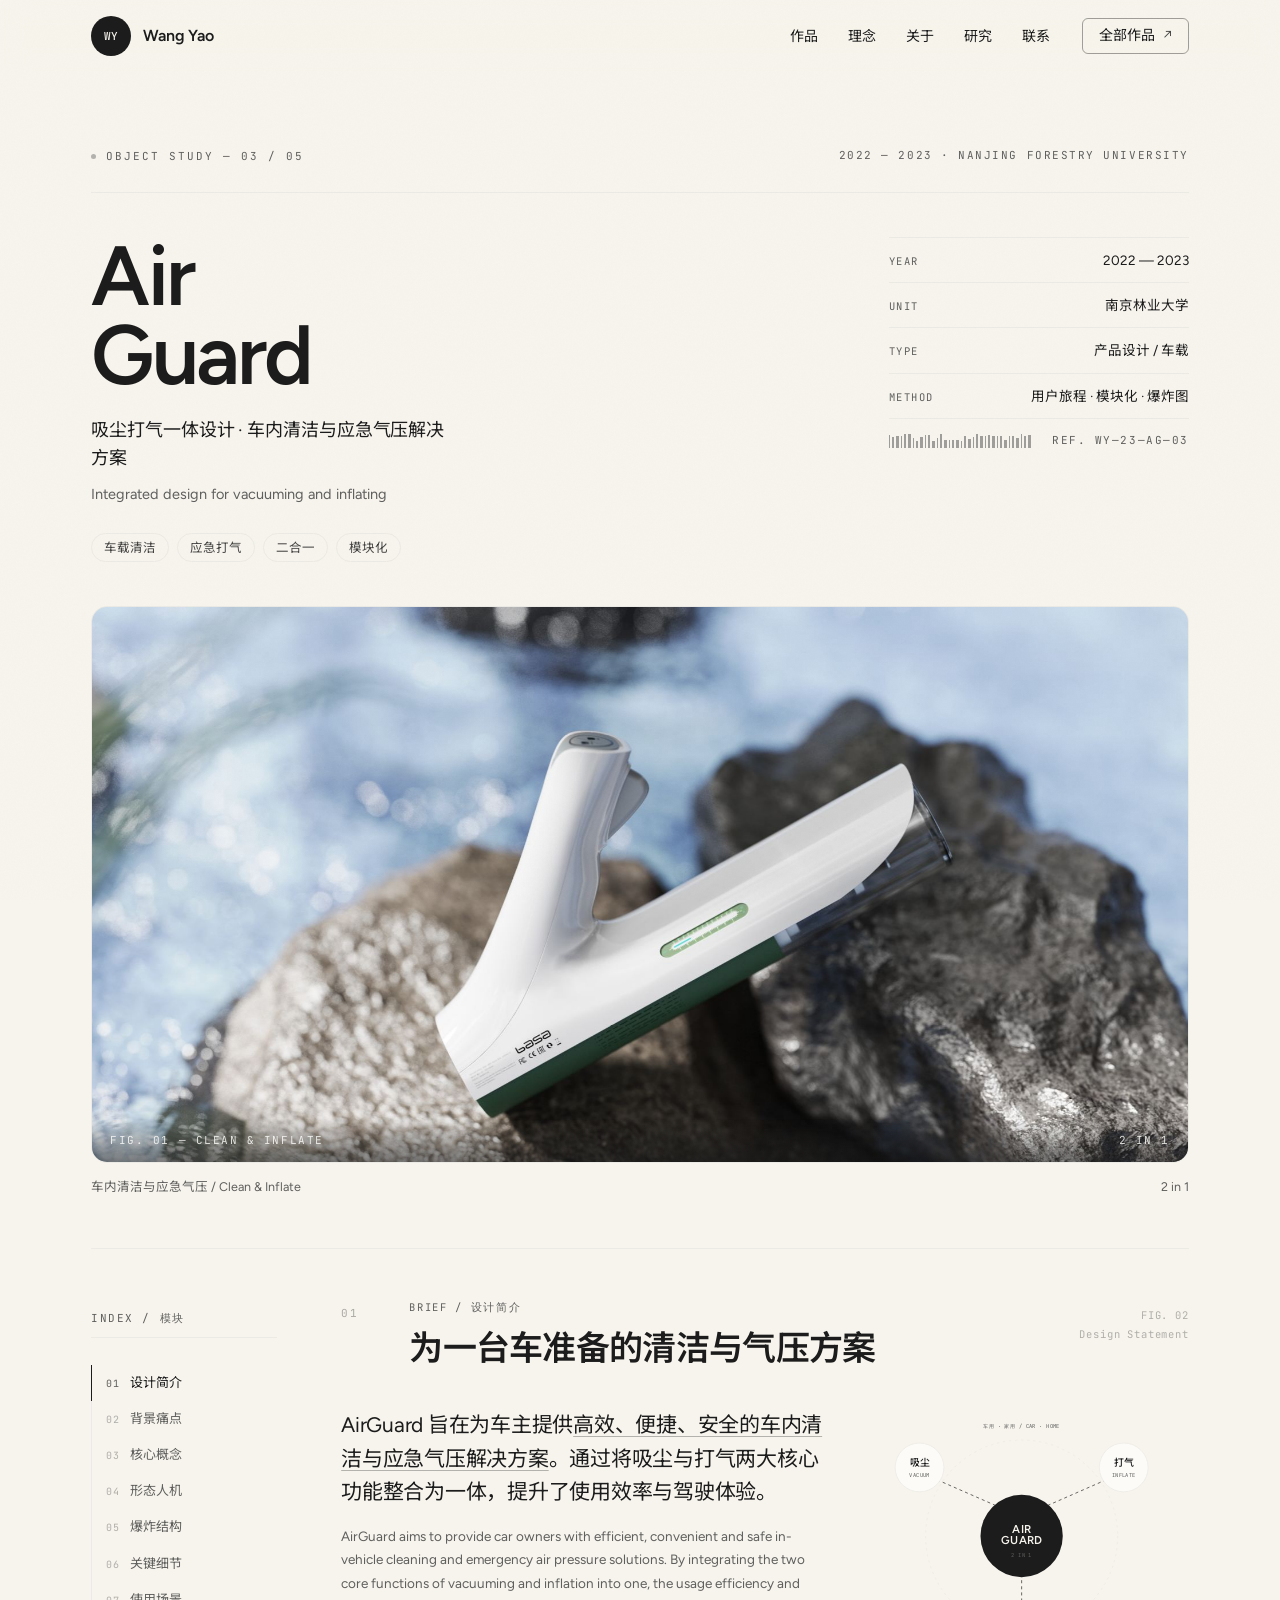
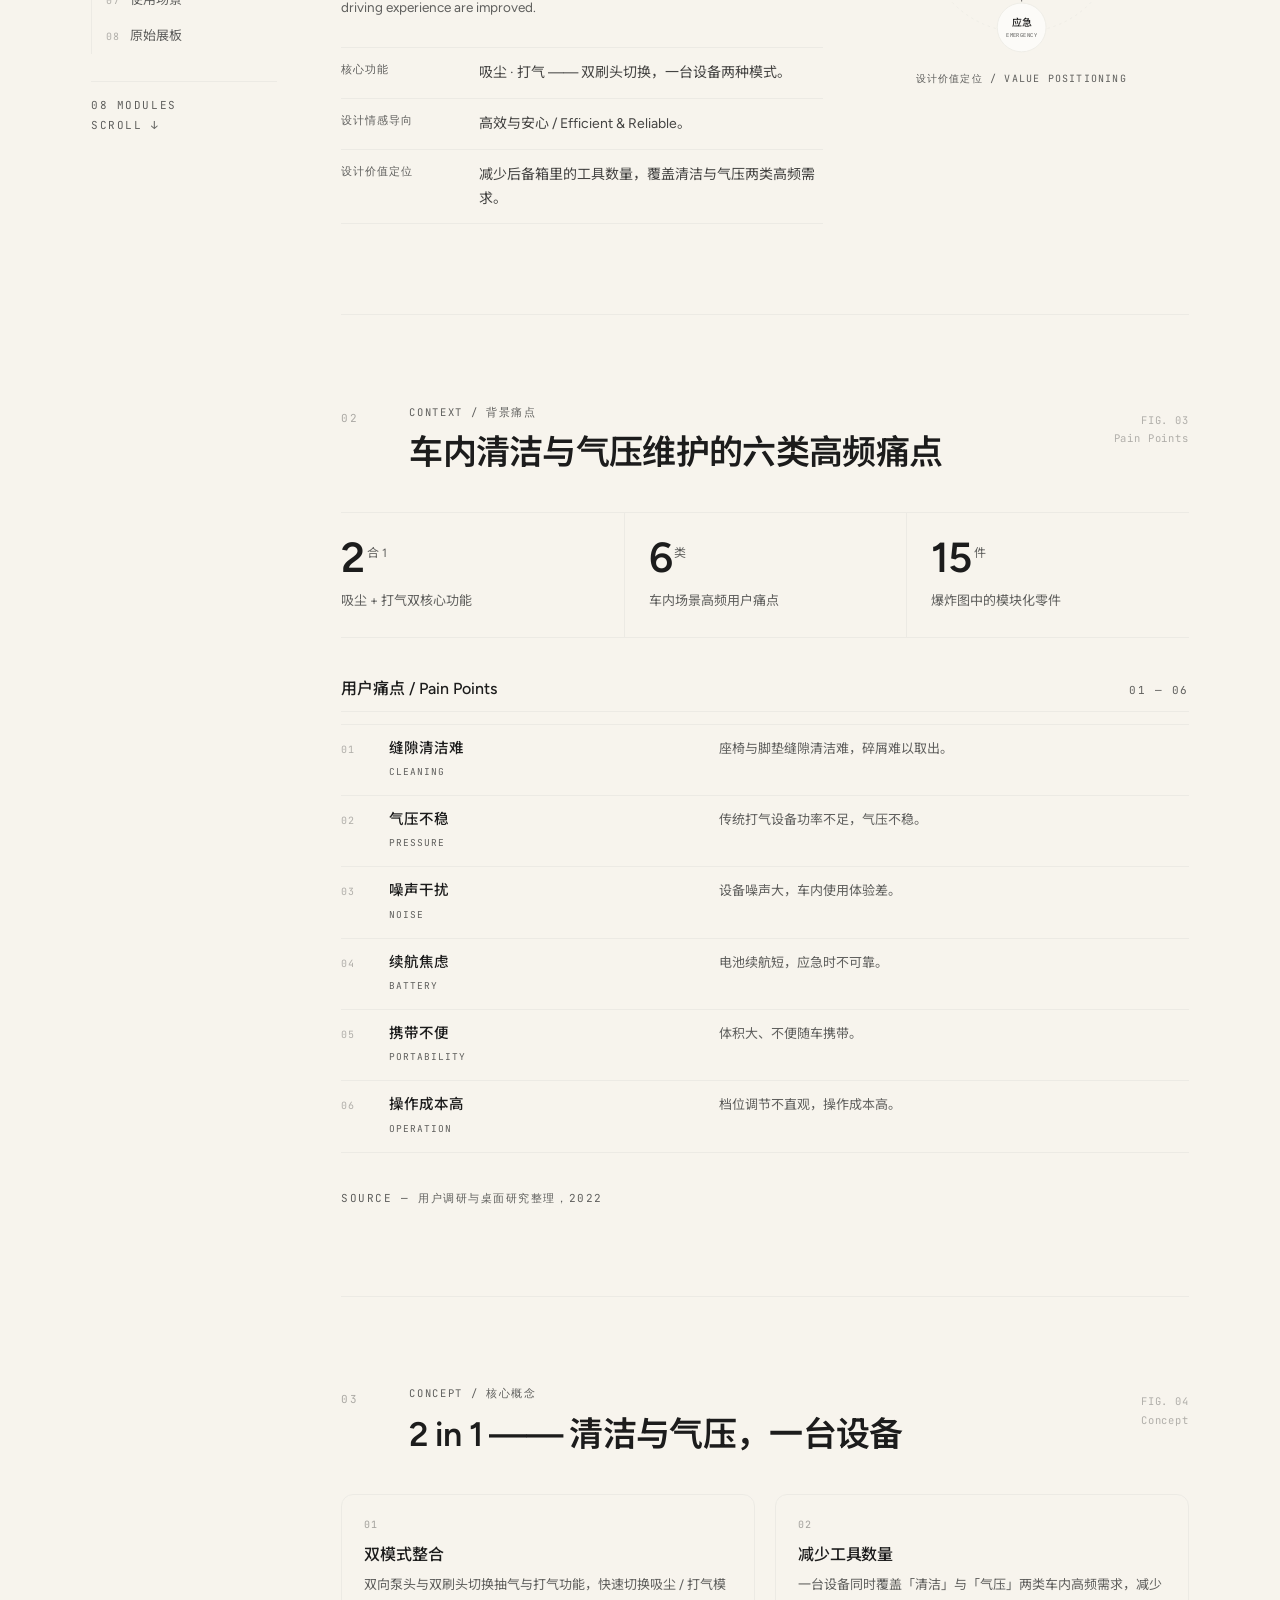
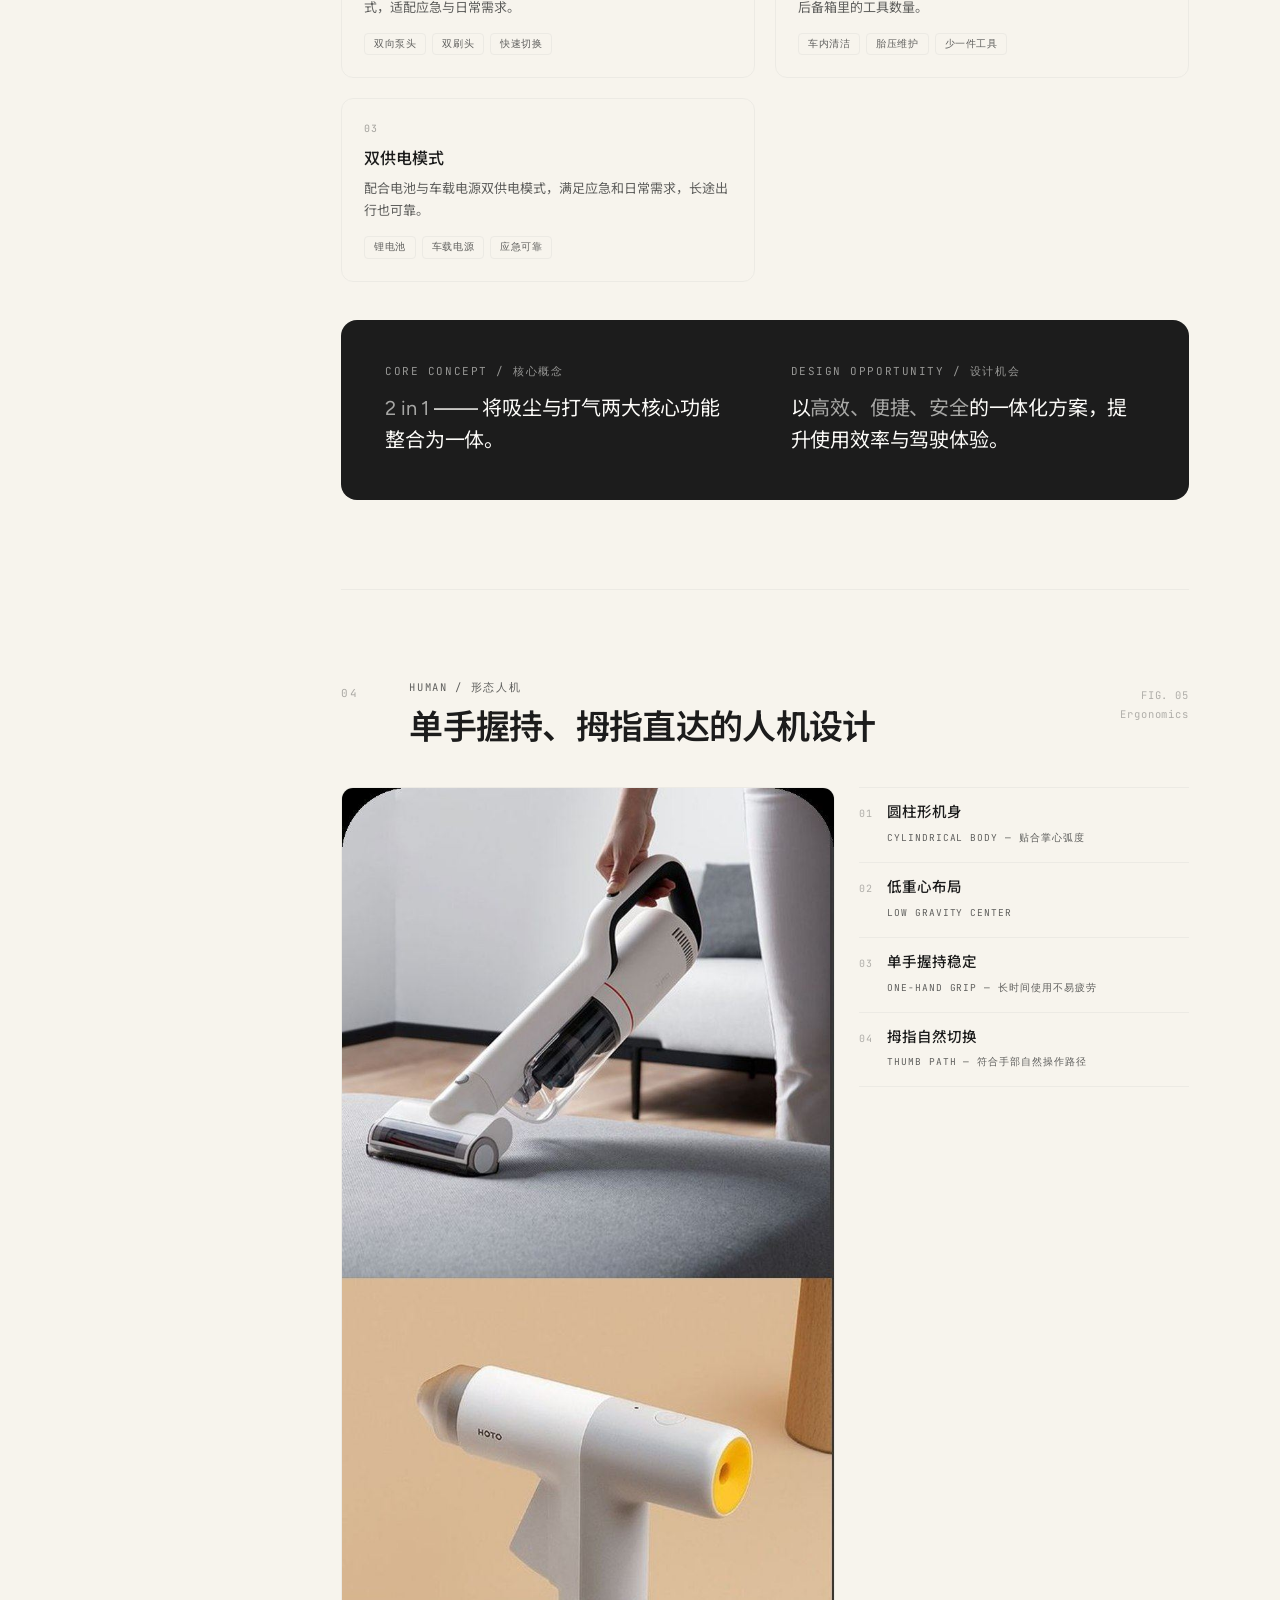
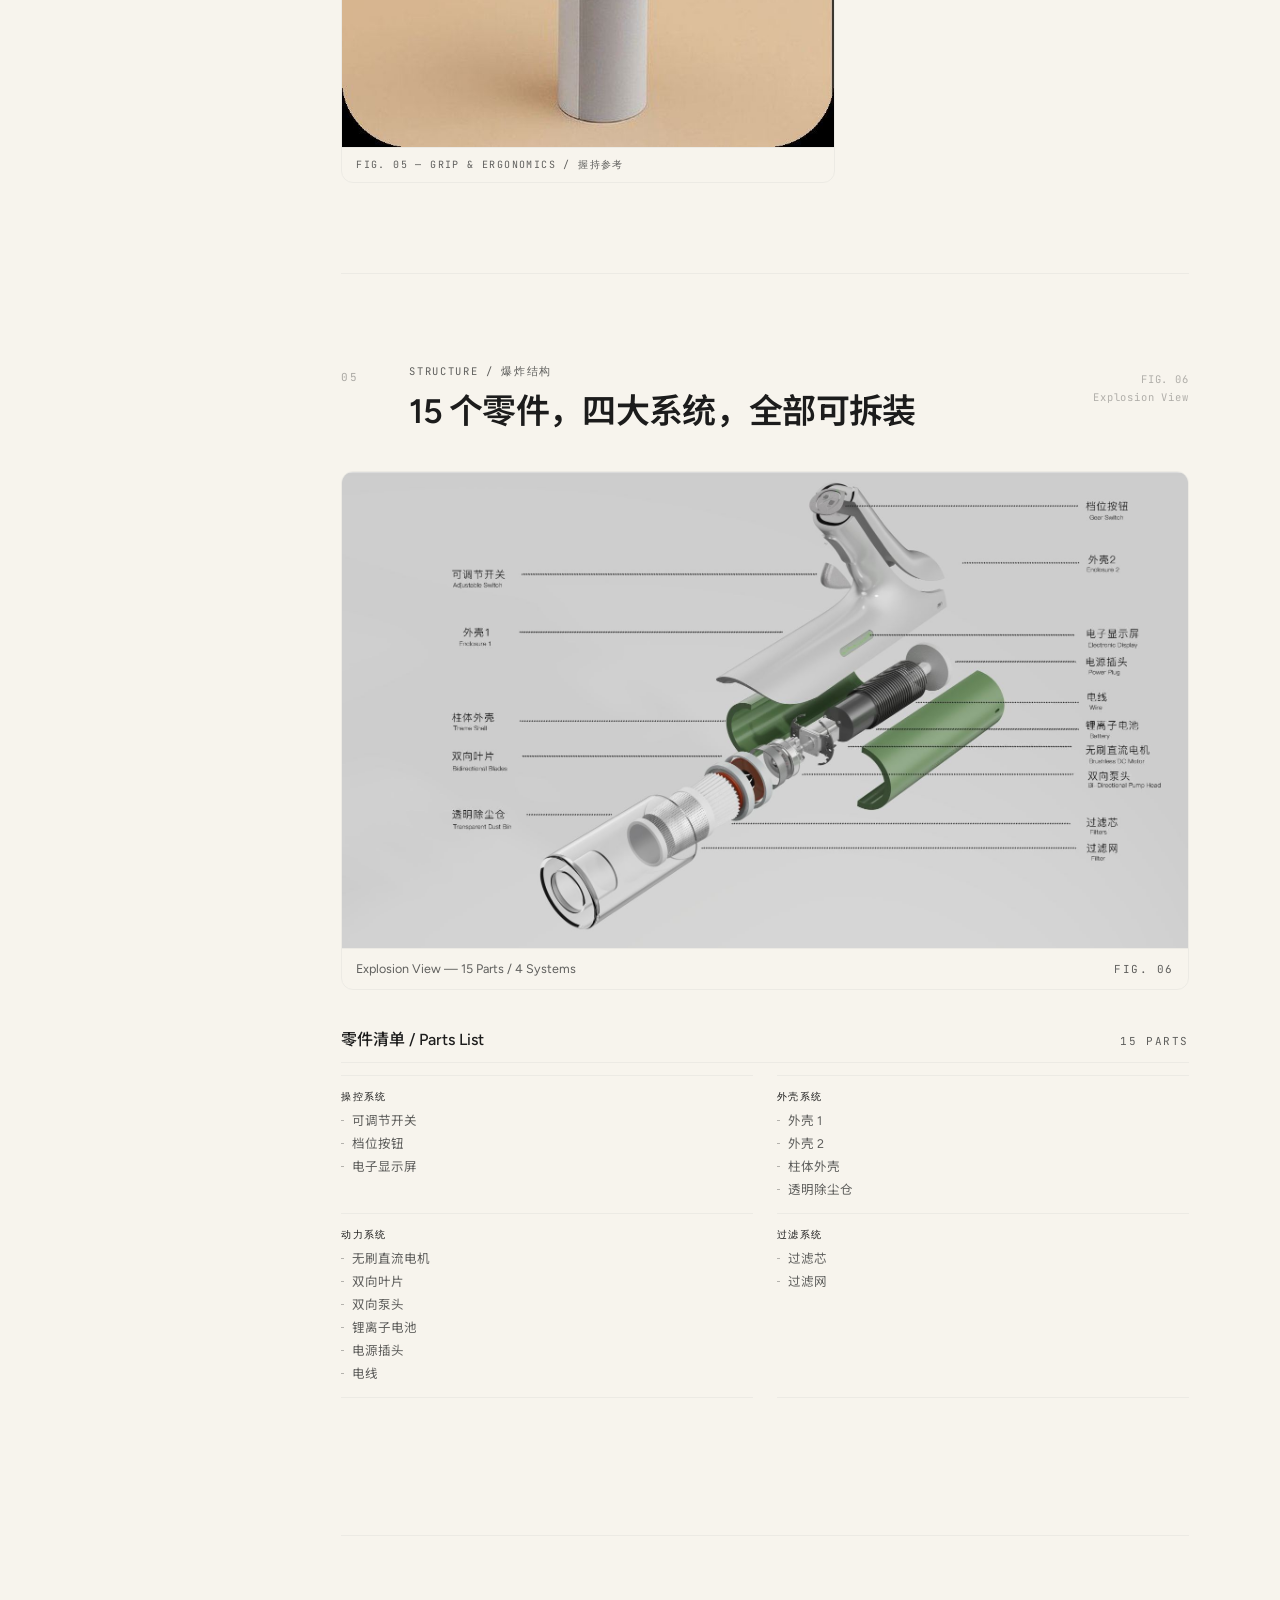
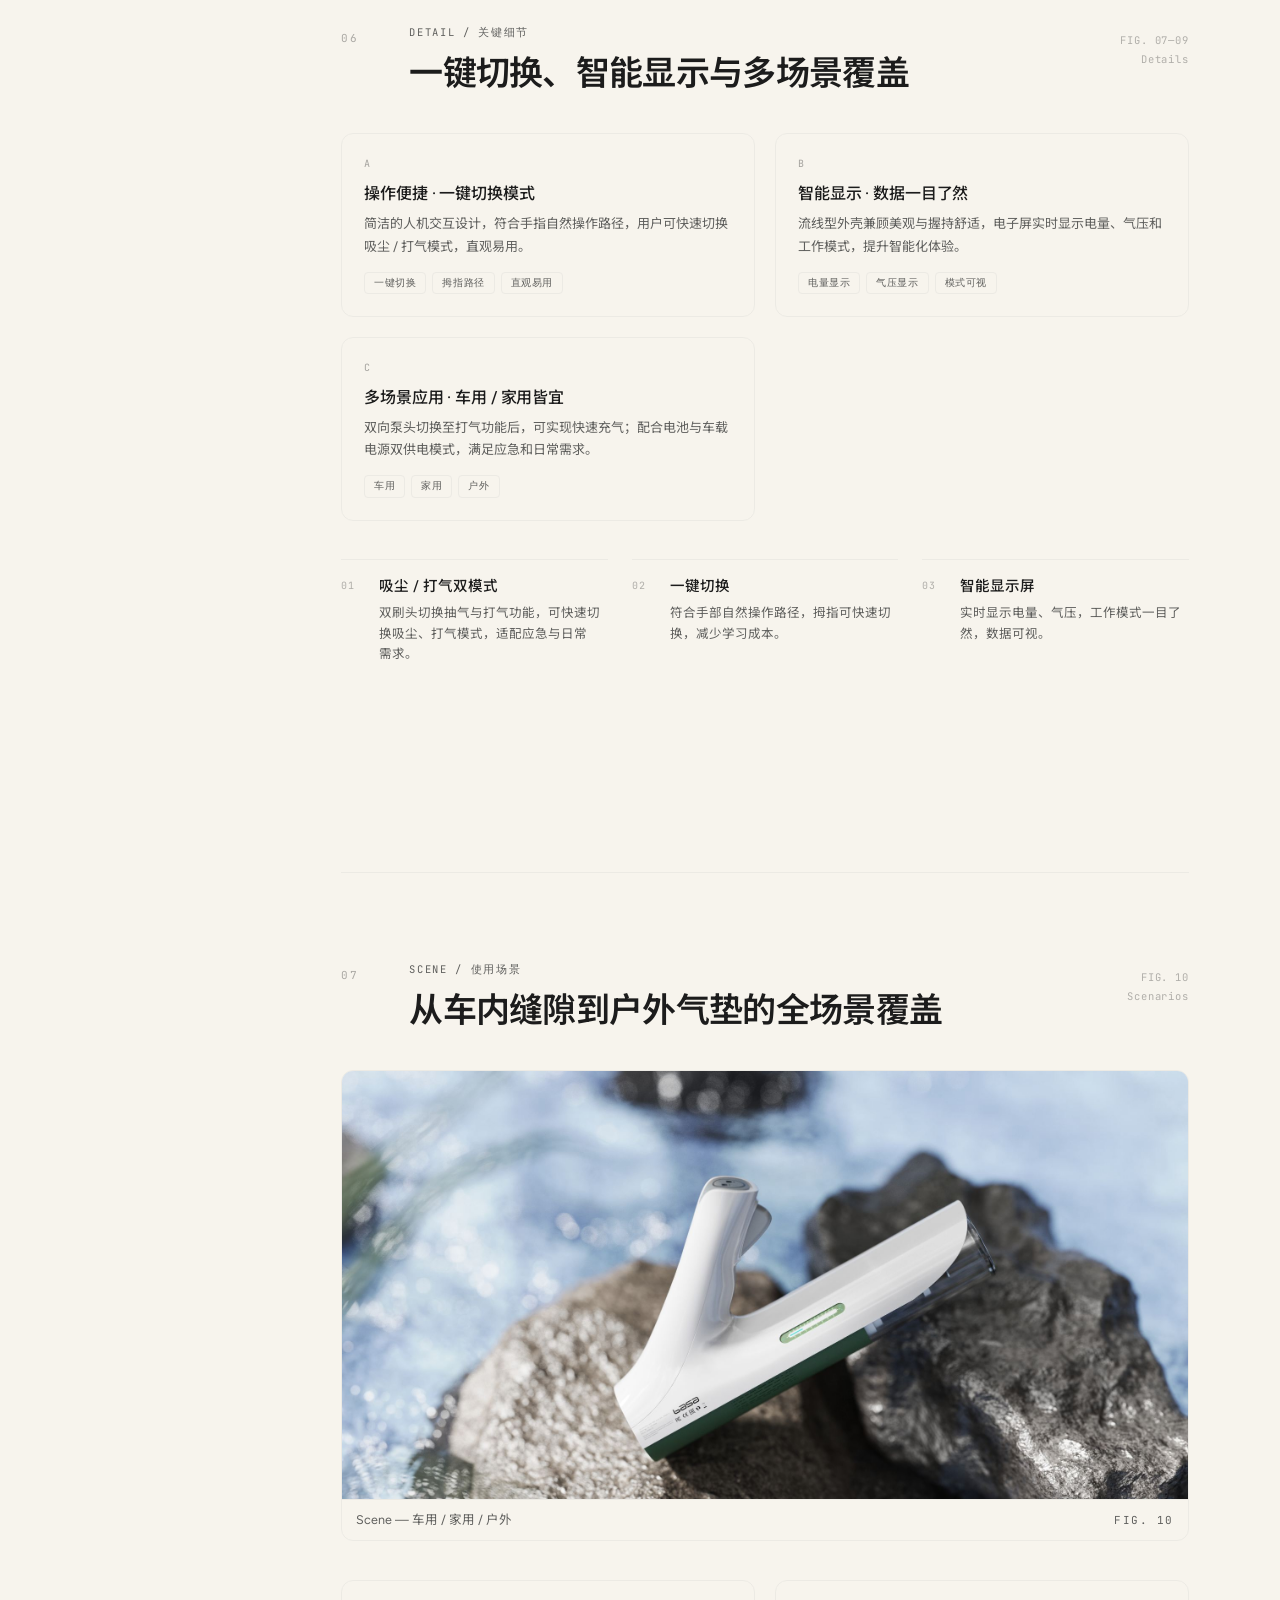
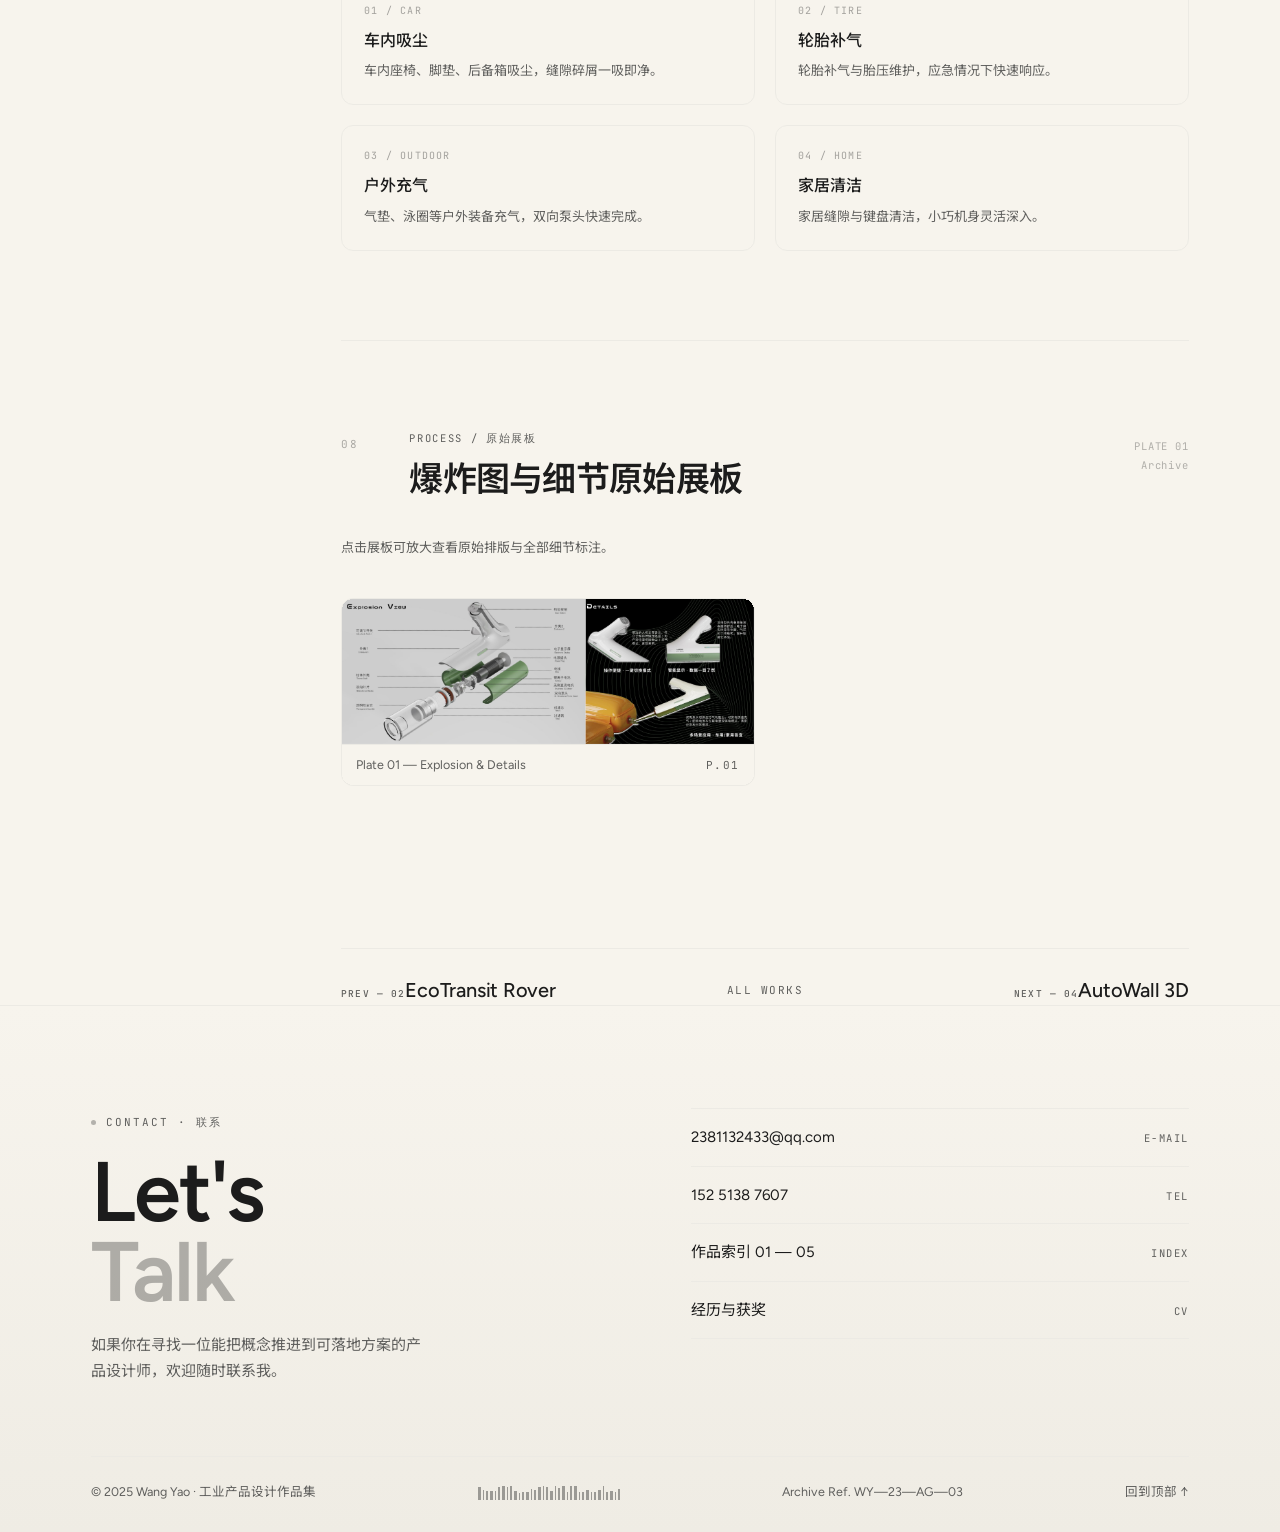
==== commit 89ffaf08: "Restyle site on a warm-parchment editorial system: hairline containment, one ink at varying opacity," ====
--- a/work/air-guard.html
+++ b/work/air-guard.html
@@ -7,7 +7,7 @@
 <meta name="description" content="Air Guard：吸尘打气一体设计，将吸尘与打气两大核心功能整合为一体，为车主提供高效、便捷、安全的车内清洁与应急气压解决方案。">
 <link rel="preconnect" href="https://fonts.googleapis.com">
 <link rel="preconnect" href="https://fonts.gstatic.com" crossorigin>
-<link href="https://fonts.googleapis.com/css2?family=Inter:wght@300;400;500;600&family=JetBrains+Mono:wght@400;500&family=Noto+Sans+SC:wght@300;400;500;700&display=swap" rel="stylesheet">
+<link href="https://fonts.googleapis.com/css2?family=Figtree:wght@400;500;600&family=JetBrains+Mono:wght@400;500&family=Noto+Sans+SC:wght@300;400;500;600&display=swap" rel="stylesheet">
 <link rel="stylesheet" href="../assets/css/site.css">
 </head>
 <body id="top">
--- a/assets/css/site.css
+++ b/assets/css/site.css
@@ -1,64 +1,121 @@
 /* ============================================================
    WANG YAO — PORTFOLIO
-   Editorial / technical layout system
+   Design system: warm parchment / editorial / opacity-driven
+   ------------------------------------------------------------
+   Foundation rules
+   - Base surface is cream #f7f4ed. Never pure white.
+   - Every grey is #1c1c1c at a different opacity, so the whole
+     page shares one hue.
+   - Containment comes from 1px #eceae4 hairlines, not shadows.
+   - Weight range stays narrow: 400 for body/UI, 600 for headings.
+   - Display type runs tight: letter-spacing -0.025em.
    ============================================================ */
 
 :root {
-  --paper: #f2f0ea;
-  --paper-2: #e8e4db;
-  --card: #eae7df;
-  --ink: #17170f;
-  --ink-soft: #3b3a32;
-  --muted: #6f6c62;
-  --line: #d6d1c5;
-  --line-soft: #e2ded4;
-  --accent: #c1411d;
-  --accent-soft: #e0b9a7;
-  --white: #fbfaf6;
-
-  --font-display: "Archivo", "Noto Sans SC", "PingFang SC", sans-serif;
-  --font-body: "Noto Sans SC", "PingFang SC", "Microsoft YaHei", sans-serif;
+  /* ---- surfaces ---- */
+  --paper: #f7f4ed;
+  --paper-2: #efece4;
+  --card: #f7f4ed;
+  --white: #fcfbf8;
+
+  /* ---- ink ---- */
+  --ink: #1c1c1c;
+  --ink-soft: rgba(28, 28, 28, 0.82);
+  --muted: #5f5f5d;
+
+  /* ---- lines ---- */
+  --line: #eceae4;
+  --line-soft: #f0eee7;
+  --line-strong: rgba(28, 28, 28, 0.4);
+
+  /* ---- accents (kept warm-neutral) ---- */
+  --accent: #1c1c1c;
+  --accent-soft: rgba(28, 28, 28, 0.4);
+  --tint: rgba(28, 28, 28, 0.04);
+
+  /* ---- radii ---- */
+  --r-xs: 4px;
+  --r-sm: 6px;
+  --r-md: 8px;
+  --r-lg: 12px;
+  --r-xl: 16px;
+  --r-pill: 9999px;
+
+  /* ---- elevation ---- */
+  --inset: inset 0 0.5px 0 0 rgba(255, 255, 255, 0.2),
+    inset 0 0 0 0.5px rgba(0, 0, 0, 0.2),
+    0 1px 2px rgba(0, 0, 0, 0.05);
+  --focus: 0 4px 12px rgba(0, 0, 0, 0.1);
+
+  /* ---- type ---- */
+  --font-display: "Figtree", "Inter", "Noto Sans SC", "PingFang SC", system-ui, sans-serif;
+  --font-body: "Figtree", "Noto Sans SC", "PingFang SC", "Microsoft YaHei", system-ui, sans-serif;
   --font-mono: "JetBrains Mono", "SFMono-Regular", Consolas, monospace;
 
-  --pad: clamp(20px, 4.2vw, 64px);
-  --maxw: 1440px;
-  --r-card: 14px;
+  /* ---- layout ---- */
+  --pad: clamp(20px, 4vw, 56px);
+  --maxw: 1200px;
+  --sec: clamp(72px, 9vw, 144px);
+  --navh: 72px;
+
   --ease: cubic-bezier(0.2, 0.7, 0.2, 1);
 }
 
-* { box-sizing: border-box; }
-
-html { scroll-behavior: smooth; }
+*,
+*::before,
+*::after { box-sizing: border-box; }
+
+html {
+  scroll-behavior: smooth;
+  -webkit-text-size-adjust: 100%;
+}
 
 body {
   margin: 0;
   background: var(--paper);
   color: var(--ink);
   font-family: var(--font-body);
-  font-size: 15px;
-  line-height: 1.75;
+  font-size: 16px;
+  line-height: 1.5;
+  font-weight: 400;
   -webkit-font-smoothing: antialiased;
+  -moz-osx-font-smoothing: grayscale;
   overflow-x: hidden;
-}
+  font-feature-settings: "kern" 1;
+}
+
+p { text-wrap: pretty; }
+
+h1, h2, h3, h4 { text-wrap: pretty; }
 
 img { display: block; max-width: 100%; }
 a { color: inherit; text-decoration: none; }
-button { font: inherit; color: inherit; }
+button { font: inherit; color: inherit; background: none; border: 0; }
+em, i { font-style: normal; }
+sup { font-size: 0.5em; vertical-align: super; line-height: 0; }
 
 ::selection { background: var(--ink); color: var(--paper); }
 
-/* paper grain */
+:focus-visible {
+  outline: 2px solid rgba(59, 130, 246, 0.5);
+  outline-offset: 2px;
+  border-radius: var(--r-xs);
+}
+
+/* very light paper grain — keeps the cream from reading as flat digital white */
 .grain {
   position: fixed;
   inset: 0;
   z-index: 1000;
   pointer-events: none;
-  opacity: 0.25;
+  opacity: 0.05;
   mix-blend-mode: multiply;
   background-image: url("data:image/svg+xml,%3Csvg xmlns='http://www.w3.org/2000/svg' width='240' height='240'%3E%3Cfilter id='n'%3E%3CfeTurbulence type='fractalNoise' baseFrequency='0.85' numOctaves='3' stitchTiles='stitch'/%3E%3CfeColorMatrix type='saturate' values='0'/%3E%3C/filter%3E%3Crect width='240' height='240' filter='url(%23n)' opacity='0.35'/%3E%3C/svg%3E");
 }
 
-/* ---------- shared bits ---------- */
+/* ============================================================
+   SHARED
+   ============================================================ */
 .container {
   width: 100%;
   max-width: var(--maxw);
@@ -66,71 +123,118 @@
   padding: 0 var(--pad);
 }
 
+.section { padding: var(--sec) 0; }
+
 .mono {
   font-family: var(--font-mono);
-  font-size: 10px;
-  letter-spacing: 0.12em;
+  font-size: 11px;
+  line-height: 1.4;
+  letter-spacing: 0.14em;
   text-transform: uppercase;
   color: var(--muted);
+  font-weight: 400;
 }
 
 .eyebrow {
   display: inline-flex;
   align-items: center;
   gap: 10px;
-  font-family: var(--font-mono);
-  font-size: 10px;
-  letter-spacing: 0.16em;
+  margin: 0;
+  font-family: var(--font-mono);
+  font-size: 11px;
+  line-height: 1.4;
+  letter-spacing: 0.18em;
   text-transform: uppercase;
   color: var(--muted);
 }
 
 .eyebrow::before {
   content: "";
-  width: 6px;
-  height: 6px;
+  width: 5px;
+  height: 5px;
   border-radius: 50%;
-  background: var(--accent);
-}
-
-.eyebrow--line::after {
-  content: "";
-  display: block;
-  width: 42px;
-  height: 1px;
-  background: var(--line);
+  background: rgba(28, 28, 28, 0.3);
+  flex: none;
 }
 
 .section-head {
   display: flex;
   align-items: flex-end;
   justify-content: space-between;
-  gap: 32px;
-  padding-bottom: 22px;
+  gap: 40px;
+  padding-bottom: 24px;
   border-bottom: 1px solid var(--line);
-  margin-bottom: clamp(30px, 4vw, 54px);
+  margin-bottom: clamp(32px, 4vw, 56px);
 }
 
 .section-head h2 {
-  margin: 8px 0 0;
+  margin: 14px 0 0;
   font-family: var(--font-display);
-  font-size: clamp(28px, 4.6vw, 56px);
-  font-weight: 700;
-  letter-spacing: -0.03em;
-  line-height: 0.98;
-  text-transform: uppercase;
+  font-size: clamp(30px, 4.4vw, 48px);
+  font-weight: 600;
+  line-height: 1.04;
+  letter-spacing: -0.025em;
+  color: var(--ink);
 }
 
 .section-head .note {
-  max-width: 300px;
-  margin: 0 0 4px;
-  font-size: 12.5px;
-  line-height: 1.7;
+  max-width: 360px;
+  margin: 0 0 6px;
+  font-size: 15px;
+  line-height: 1.6;
   color: var(--muted);
   text-align: right;
-}
+  flex: none;
+}
+
+/* works: eyebrow stacked above the heading */
+.section-head--simple {
+  flex-direction: column;
+  align-items: flex-start;
+  justify-content: flex-start;
+  gap: 0;
+}
+
+.section-head--simple h2 { margin-top: 16px; }
 
 section { position: relative; }
+
+section[id],
+article[id] { scroll-margin-top: 88px; }
+
+/* ---------- buttons ---------- */
+.btn {
+  display: inline-flex;
+  align-items: center;
+  gap: 8px;
+  padding: 9px 16px;
+  border-radius: var(--r-sm);
+  background: var(--ink);
+  color: var(--white);
+  font-size: 14px;
+  font-weight: 400;
+  line-height: 1.2;
+  box-shadow: var(--inset);
+  transition: opacity 0.2s var(--ease), box-shadow 0.2s var(--ease);
+  white-space: nowrap;
+}
+
+.btn:hover { box-shadow: var(--inset), var(--focus); }
+.btn:active { opacity: 0.8; }
+
+.btn--ghost {
+  background: transparent;
+  color: var(--ink);
+  border: 1px solid var(--line-strong);
+  box-shadow: none;
+}
+
+.btn--ghost:hover {
+  background: var(--tint);
+  box-shadow: none;
+}
+
+.btn__arrow { font-size: 13px; opacity: 0.8; }
 
 /* ============================================================
    NAV
@@ -139,1508 +243,871 @@
   position: sticky;
   top: 0;
   z-index: 900;
-  backdrop-filter: blur(14px);
-  background: rgba(242, 240, 234, 0.78);
+  background: rgba(247, 244, 237, 0.82);
+  backdrop-filter: blur(14px) saturate(140%);
+  -webkit-backdrop-filter: blur(14px) saturate(140%);
   border-bottom: 1px solid transparent;
   transition: border-color 0.3s var(--ease), background 0.3s var(--ease);
 }
 
-.nav.is-scrolled { border-bottom-color: var(--line); }
+.nav.is-scrolled {
+  border-bottom-color: var(--line);
+  background: rgba(247, 244, 237, 0.94);
+}
 
 .nav__inner {
   display: flex;
   align-items: center;
   justify-content: space-between;
-  gap: 24px;
+  gap: 32px;
   height: 72px;
 }
 
 .brand {
-  display: flex;
+  display: inline-flex;
   align-items: center;
   gap: 12px;
-  flex: 0 0 auto;
-}
-
+  min-width: 0;
+}
+
+.brand__disc,
 .brand__mark {
-  width: 34px;
-  height: 34px;
-  border: 1px solid var(--ink);
+  width: 40px;
+  height: 40px;
+  flex: none;
+  display: grid;
+  place-items: center;
   border-radius: 50%;
-  display: grid;
-  place-items: center;
+  background: var(--ink);
+  color: var(--paper);
+  font-family: var(--font-mono);
+  font-size: 11px;
+  letter-spacing: 0.04em;
+  font-weight: 500;
+}
+
+.brand__name {
   font-family: var(--font-display);
-  font-size: 11px;
-  font-weight: 800;
-  letter-spacing: -0.02em;
-}
-
-.brand__name {
-  font-family: var(--font-mono);
-  font-size: 11px;
-  letter-spacing: 0.18em;
-  text-transform: uppercase;
+  font-size: 16px;
+  font-weight: 600;
+  letter-spacing: -0.01em;
+  color: var(--ink);
 }
 
 .nav__menu {
   display: flex;
   align-items: center;
-  gap: 4px;
-  padding: 4px;
-  border: 1px solid var(--line);
-  border-radius: 999px;
-  background: rgba(251, 250, 246, 0.6);
+  gap: 30px;
+  margin-left: auto;
 }
 
 .nav__menu a {
-  padding: 7px 16px;
-  border-radius: 999px;
-  font-size: 12.5px;
-  color: var(--ink-soft);
-  transition: background 0.25s var(--ease), color 0.25s var(--ease);
-}
-
-.nav__menu a:hover { background: var(--ink); color: var(--paper); }
-
-.nav__right { display: flex; align-items: center; gap: 14px; }
-
-.btn {
+  font-size: 14px;
+  font-weight: 400;
+  color: var(--ink);
+  transition: opacity 0.2s var(--ease);
+  position: relative;
+}
+
+.nav__menu a:hover { opacity: 0.55; }
+
+.nav__right {
+  display: flex;
+  align-items: center;
+  gap: 12px;
+}
+
+.nav__cta {
   display: inline-flex;
   align-items: center;
-  gap: 10px;
-  padding: 11px 20px;
-  border-radius: 999px;
-  border: 1px solid var(--ink);
+  gap: 6px;
+  padding: 9px 16px;
+  border-radius: var(--r-sm);
   background: var(--ink);
-  color: var(--paper);
-  font-size: 12.5px;
-  letter-spacing: 0.02em;
-  cursor: pointer;
-  transition: transform 0.3s var(--ease), background 0.3s var(--ease), color 0.3s var(--ease);
-}
-
-.btn:hover { background: var(--accent); border-color: var(--accent); }
-.btn--ghost { background: transparent; color: var(--ink); border-color: var(--line); }
-.btn--ghost:hover { background: var(--ink); color: var(--paper); border-color: var(--ink); }
-.btn__arrow { transition: transform 0.3s var(--ease); }
-.btn:hover .btn__arrow { transform: translate(3px, -3px); }
+  color: var(--white);
+  font-size: 14px;
+  box-shadow: var(--inset);
+  transition: box-shadow 0.2s var(--ease), opacity 0.2s var(--ease);
+}
+
+.nav__cta:hover { box-shadow: var(--inset), var(--focus); }
+.nav__cta:active { opacity: 0.8; }
 
 .nav__burger {
   display: none;
   width: 40px;
   height: 40px;
+  border-radius: var(--r-sm);
   border: 1px solid var(--line);
-  border-radius: 50%;
-  background: transparent;
+  align-items: center;
+  justify-content: center;
+  flex-direction: column;
+  gap: 5px;
   cursor: pointer;
-  position: relative;
 }
 
 .nav__burger span {
-  position: absolute;
-  left: 12px;
-  right: 12px;
+  display: block;
+  width: 16px;
   height: 1px;
   background: var(--ink);
-  transition: transform 0.3s var(--ease), opacity 0.3s;
-}
-.nav__burger span:nth-child(1) { top: 16px; }
-.nav__burger span:nth-child(2) { top: 23px; }
-
-/* ============================================================
-   HERO
-   ============================================================ */
-.hero {
-  padding: clamp(28px, 4vw, 56px) 0 clamp(40px, 7vw, 96px);
-}
-
-.hero__inner {
-  display: grid;
-  grid-template-columns: minmax(0, 1fr) minmax(0, 1.02fr);
-  gap: clamp(28px, 4vw, 72px);
-  align-items: start;
-}
-
-.hero__copy { padding-top: clamp(8px, 3vw, 40px); }
-
-.hero__title {
-  margin: 26px 0 0;
-  font-family: var(--font-display);
-  font-weight: 800;
-  font-size: clamp(58px, 10.2vw, 148px);
-  line-height: 0.82;
-  letter-spacing: -0.055em;
-  text-transform: uppercase;
-}
-
-.hero__title-cn {
-  display: block;
-  margin-top: 0.18em;
-  font-family: var(--font-body);
-  font-weight: 500;
-  font-size: clamp(20px, 2.4vw, 30px);
-  letter-spacing: 0.26em;
-  line-height: 1.2;
-  color: var(--ink-soft);
-}
-
-.hero__role {
-  margin: 22px 0 0;
-  font-size: clamp(14px, 1.25vw, 17px);
-  letter-spacing: 0.02em;
-  color: var(--ink);
-}
-
-.hero__intro {
-  margin: 16px 0 0;
-  max-width: 44ch;
-  font-size: 14px;
-  line-height: 1.85;
-  color: var(--muted);
-}
-
-.hero__actions {
-  display: flex;
-  flex-wrap: wrap;
-  gap: 10px;
-  margin-top: 30px;
-}
-
-.hero__meta {
-  display: grid;
-  grid-template-columns: repeat(4, minmax(0, auto));
-  gap: clamp(16px, 3vw, 42px);
-  margin: 40px 0 0;
-  padding-top: 20px;
-  border-top: 1px solid var(--line);
-}
-
-.hero__meta div { min-width: 0; }
-
-.hero__meta dt {
-  font-family: var(--font-mono);
-  font-size: 9.5px;
-  letter-spacing: 0.14em;
-  text-transform: uppercase;
-  color: var(--muted);
-}
-
-.hero__meta dd {
-  margin: 6px 0 0;
-  font-family: var(--font-display);
-  font-size: 20px;
-  font-weight: 600;
-  letter-spacing: -0.02em;
-  line-height: 1.1;
-}
-
-/* hero image */
-.hero__visual {
-  position: relative;
-  margin: 0;
-  border-radius: var(--r-card);
-  overflow: hidden;
-  background: var(--paper-2);
-  aspect-ratio: 10 / 11;
-  isolation: isolate;
-}
-
-.hero__visual img {
-  width: 100%;
-  height: 100%;
-  object-fit: cover;
-  transform: scale(1.04);
-  transition: transform 1.4s var(--ease);
-}
-
-.hero__visual:hover img { transform: scale(1.09); }
-
-.hero__visual::after {
-  content: "";
-  position: absolute;
-  inset: 0;
-  background: linear-gradient(180deg, rgba(20, 20, 15, 0.28) 0%, rgba(20, 20, 15, 0) 34%, rgba(20, 20, 15, 0) 62%, rgba(20, 20, 15, 0.38) 100%);
-  pointer-events: none;
-}
-
-.chip {
-  position: absolute;
-  z-index: 2;
-  display: inline-flex;
-  align-items: center;
-  gap: 8px;
-  padding: 8px 14px;
-  border-radius: 999px;
-  background: rgba(251, 250, 246, 0.9);
-  backdrop-filter: blur(8px);
-  font-family: var(--font-mono);
-  font-size: 9.5px;
-  letter-spacing: 0.1em;
-  text-transform: uppercase;
-  color: var(--ink);
-}
-
-.chip--tl { top: 18px; left: 18px; }
-.chip--tr { top: 18px; right: 18px; }
-.chip--bl { bottom: 18px; left: 18px; }
-.chip--br { bottom: 18px; right: 18px; }
-.chip .dot { width: 5px; height: 5px; border-radius: 50%; background: var(--accent); }
-
-.fab {
-  position: absolute;
-  z-index: 3;
-  right: 18px;
-  bottom: 18px;
-  width: 46px;
-  height: 46px;
-  border-radius: 50%;
-  background: var(--ink);
-  color: var(--paper);
-  display: grid;
-  place-items: center;
-  font-size: 16px;
-  transition: transform 0.4s var(--ease), background 0.4s var(--ease);
-}
-
-.fab:hover { transform: rotate(45deg); background: var(--accent); }
-
-.hero__visual .chip--br { bottom: 76px; padding: 6px 12px; }
-
-/* ---------- ticker ---------- */
-.ticker {
-  border-top: 1px solid var(--line);
-  border-bottom: 1px solid var(--line);
-  overflow: hidden;
-  padding: 14px 0;
-  background: var(--paper-2);
-}
-
-.ticker__track {
-  display: flex;
-  width: max-content;
-  animation: marquee 44s linear infinite;
-}
-
-.ticker:hover .ticker__track { animation-play-state: paused; }
-
-.ticker__track span {
-  display: inline-flex;
-  align-items: center;
-  gap: 22px;
-  padding-right: 22px;
-  font-family: var(--font-mono);
-  font-size: 10.5px;
-  letter-spacing: 0.16em;
-  text-transform: uppercase;
-  color: var(--ink-soft);
-  white-space: nowrap;
-}
-
-.ticker__track span::after {
-  content: "";
-  width: 5px;
-  height: 5px;
-  border-radius: 50%;
-  background: var(--accent);
-  opacity: 0.8;
-}
-
-@keyframes marquee {
-  from { transform: translate3d(0, 0, 0); }
-  to { transform: translate3d(-50%, 0, 0); }
-}
-
-/* ============================================================
-   WORKS
-   ============================================================ */
-.works { padding-top: clamp(56px, 8vw, 118px); }
-
-.works__grid {
-  display: grid;
-  grid-template-columns: repeat(12, 1fr);
-  gap: clamp(16px, 2vw, 30px) clamp(16px, 2vw, 30px);
-}
-
-.card {
-  grid-column: span 6;
-  display: block;
-  position: relative;
-}
-
-.card--wide { grid-column: span 7; }
-.card--narrow { grid-column: span 5; }
-.card--full { grid-column: span 12; }
-
-.card__media {
-  position: relative;
-  border-radius: var(--r-card);
-  overflow: hidden;
-  background: var(--card);
-  aspect-ratio: 16 / 10;
-}
-
-.card--narrow .card__media { aspect-ratio: 4 / 3.1; }
-.card--full .card__media { aspect-ratio: 21 / 9; }
-.card--tall .card__media { aspect-ratio: 4 / 5; }
-
-.card__media img {
-  width: 100%;
-  height: 100%;
-  object-fit: cover;
-  transition: transform 1.1s var(--ease);
-}
-
-.card:hover .card__media img { transform: scale(1.045); }
-
-.card__badge {
-  position: absolute;
-  top: 16px;
-  left: 16px;
-  z-index: 2;
-  padding: 6px 12px;
-  border-radius: 999px;
-  background: rgba(251, 250, 246, 0.88);
-  font-family: var(--font-mono);
-  font-size: 9px;
-  letter-spacing: 0.12em;
-  text-transform: uppercase;
-}
-
-.card__meta {
-  display: flex;
-  align-items: baseline;
-  gap: 14px;
-  padding: 16px 2px 0;
-  border-bottom: 1px solid var(--line);
-  transition: border-color 0.3s var(--ease);
-}
-
-.card:hover .card__meta { border-color: var(--ink); }
-
-.card__index {
-  font-family: var(--font-mono);
-  font-size: 10px;
-  color: var(--muted);
-  padding-top: 4px;
-}
-
-.card__text { flex: 1 1 auto; min-width: 0; }
-
-.card__text h3 {
-  margin: 0;
-  font-family: var(--font-display);
-  font-size: clamp(19px, 2vw, 25px);
-  font-weight: 700;
-  letter-spacing: -0.025em;
-  text-transform: uppercase;
-  line-height: 1.1;
-}
-
-.card__text p {
-  margin: 5px 0 0;
-  font-size: 12.5px;
-  line-height: 1.6;
-  color: var(--muted);
-  overflow: hidden;
-  text-overflow: ellipsis;
-  white-space: nowrap;
-}
-
-.card__arrow {
-  flex: 0 0 auto;
-  width: 30px;
-  height: 30px;
-  border: 1px solid var(--line);
-  border-radius: 50%;
-  display: grid;
-  place-items: center;
-  font-size: 13px;
-  transition: background 0.35s var(--ease), color 0.35s var(--ease), transform 0.35s var(--ease), border-color 0.35s;
-}
-
-.card:hover .card__arrow {
-  background: var(--accent);
-  border-color: var(--accent);
-  color: var(--white);
-  transform: rotate(45deg);
-}
-
-/* ---------- stats ---------- */
-.stats { padding-top: clamp(56px, 8vw, 110px); }
-
-.stats__grid {
-  display: grid;
-  grid-template-columns: repeat(4, 1fr);
-  border-top: 1px solid var(--line);
-  border-bottom: 1px solid var(--line);
-  background: var(--white);
-  border-radius: 4px;
-  overflow: hidden;
-}
-
-.stat {
-  padding: clamp(22px, 2.6vw, 34px);
-  border-right: 1px solid var(--line);
-}
-
-.stat:last-child { border-right: 0; }
-
-.stat dt {
-  font-family: var(--font-mono);
-  font-size: 9.5px;
-  letter-spacing: 0.14em;
-  text-transform: uppercase;
-  color: var(--muted);
-}
-
-.stat dd {
-  margin: 12px 0 0;
-  font-family: var(--font-display);
-  font-size: clamp(30px, 4vw, 46px);
-  font-weight: 700;
-  letter-spacing: -0.04em;
-  line-height: 1;
-}
-
-.stat dd small {
-  font-size: 0.4em;
-  font-weight: 500;
-  letter-spacing: 0;
-  margin-left: 2px;
-}
-
-.stat p {
-  margin: 10px 0 0;
-  font-size: 12px;
-  color: var(--muted);
-  line-height: 1.5;
-}
-
-/* ============================================================
-   APPROACH
-   ============================================================ */
-.approach { padding-top: clamp(64px, 9vw, 130px); }
-
-.approach__wrap {
-  position: relative;
-  display: grid;
-  grid-template-columns: repeat(2, minmax(0, 1fr));
-  gap: clamp(18px, 3vw, 40px) clamp(18px, 14vw, 210px);
-  margin-top: 12px;
-}
-
-.rings {
-  position: absolute;
-  top: 50%;
-  left: 50%;
-  width: min(46%, 420px);
-  aspect-ratio: 1;
-  transform: translate(-50%, -50%);
-  display: grid;
-  place-items: center;
-  pointer-events: none;
-}
-
-.rings__circle {
-  position: absolute;
-  border: 1px solid var(--line);
-  border-radius: 50%;
-}
-
-.rings__circle:nth-child(1) { inset: 6%; }
-.rings__circle:nth-child(2) { inset: 0%; opacity: 0.6; }
-.rings__circle:nth-child(3) { inset: 20%; opacity: 0.5; }
-
-.rings__label {
-  position: relative;
-  z-index: 2;
-  text-align: center;
-  font-family: var(--font-display);
-  font-size: clamp(16px, 1.9vw, 24px);
-  font-weight: 700;
-  line-height: 1.15;
-  letter-spacing: -0.02em;
-  text-transform: uppercase;
-}
-
-.rings__label small {
-  display: block;
-  margin-top: 8px;
-  font-family: var(--font-mono);
-  font-size: 9px;
-  font-weight: 400;
-  letter-spacing: 0.14em;
-  color: var(--muted);
-}
-
-.approach__card {
-  position: relative;
-  z-index: 2;
-  padding: clamp(20px, 2.4vw, 28px);
-  border: 1px solid var(--line);
-  border-radius: 6px;
-  background: rgba(251, 250, 246, 0.72);
-  transition: background 0.4s var(--ease), transform 0.4s var(--ease), border-color 0.4s var(--ease);
-}
-
-.approach__card:hover {
-  background: var(--white);
-  border-color: var(--ink);
-  transform: translateY(-4px);
-}
-
-.approach__card .num {
-  position: absolute;
-  top: 14px;
-  right: 16px;
-  font-family: var(--font-mono);
-  font-size: 9px;
-  color: var(--muted);
-}
-
-.approach__card h3 {
-  margin: 0;
-  font-size: 15px;
-  font-weight: 700;
-  letter-spacing: 0.01em;
-}
-
-.approach__card .en {
-  display: block;
-  margin-top: 4px;
-  font-family: var(--font-mono);
-  font-size: 9px;
-  letter-spacing: 0.14em;
-  text-transform: uppercase;
-  color: var(--muted);
-}
-
-.approach__card p {
-  margin: 14px 0 0;
-  font-size: 12.5px;
-  line-height: 1.8;
-  color: var(--muted);
-}
-
-/* ============================================================
-   ABOUT
-   ============================================================ */
-.about { padding-top: clamp(64px, 9vw, 130px); }
-
-.about__grid {
-  display: grid;
-  grid-template-columns: minmax(0, 0.82fr) minmax(0, 1.18fr);
-  gap: clamp(28px, 4vw, 72px);
-  align-items: start;
-}
-
-.about__portrait {
-  position: relative;
-  border-radius: var(--r-card);
-  overflow: hidden;
-  background: var(--card);
-  aspect-ratio: 4 / 5;
-}
-
-.about__portrait img { width: 100%; height: 100%; object-fit: cover; }
-
-.about__portrait figcaption {
-  position: absolute;
-  left: 16px;
-  right: 16px;
-  bottom: 16px;
-  display: flex;
-  justify-content: space-between;
-  gap: 12px;
-  padding: 10px 14px;
-  border-radius: 999px;
-  background: rgba(251, 250, 246, 0.9);
-  font-family: var(--font-mono);
-  font-size: 9px;
-  letter-spacing: 0.1em;
-  text-transform: uppercase;
-}
-
-.about__contact {
-  display: grid;
-  gap: 2px;
-  margin-top: 22px;
-  padding-top: 18px;
-  border-top: 1px solid var(--line);
-}
-
-.about__contact div {
-  display: flex;
-  justify-content: space-between;
-  gap: 16px;
-  padding: 7px 0;
-  border-bottom: 1px solid var(--line-soft);
-  font-size: 12.5px;
-}
-
-.about__contact span {
-  font-family: var(--font-mono);
-  font-size: 9px;
-  letter-spacing: 0.12em;
-  text-transform: uppercase;
-  color: var(--muted);
-}
-
-.about__body h3 {
-  margin: 0 0 14px;
-  font-size: clamp(17px, 1.7vw, 20px);
-  font-weight: 700;
-}
-
-.about__body > p {
-  margin: 0;
-  max-width: 54ch;
-  font-size: 14px;
-  line-height: 1.95;
-  color: var(--ink-soft);
-}
-
-.timeline {
-  margin: 34px 0 0;
-  border-top: 1px solid var(--line);
-}
-
-.timeline__item {
-  display: grid;
-  grid-template-columns: 132px minmax(0, 1fr);
-  gap: 20px;
-  padding: 18px 0;
-  border-bottom: 1px solid var(--line-soft);
-}
-
-.timeline__date {
-  font-family: var(--font-mono);
-  font-size: 9.5px;
-  letter-spacing: 0.08em;
-  color: var(--muted);
-  padding-top: 4px;
-}
-
-.timeline__item h4 {
-  margin: 0;
-  font-size: 13.5px;
-  font-weight: 700;
-}
-
-.timeline__item p {
-  margin: 6px 0 0;
-  font-size: 12.5px;
-  line-height: 1.75;
-  color: var(--muted);
-}
-
-.awards {
-  display: grid;
-  grid-template-columns: repeat(2, minmax(0, 1fr));
-  gap: 0 26px;
-  margin: 34px 0 0;
-  padding: 0;
-  list-style: none;
-  border-top: 1px solid var(--line);
-}
-
-.awards li {
-  display: flex;
-  gap: 12px;
-  padding: 11px 0;
-  border-bottom: 1px solid var(--line-soft);
-  font-size: 12.5px;
-  line-height: 1.6;
-  color: var(--ink-soft);
-}
-
-.awards li i {
-  font-family: var(--font-mono);
-  font-style: normal;
-  font-size: 9px;
-  color: var(--muted);
-  padding-top: 3px;
-}
-
-.skills {
-  display: flex;
-  flex-wrap: wrap;
-  gap: 8px;
-  margin-top: 24px;
-}
-
-.skills span {
-  padding: 7px 14px;
-  border: 1px solid var(--line);
-  border-radius: 999px;
-  font-family: var(--font-mono);
-  font-size: 9.5px;
-  letter-spacing: 0.08em;
-  text-transform: uppercase;
-  color: var(--ink-soft);
-  background: rgba(251, 250, 246, 0.6);
-}
-
-.sub-head {
-  display: flex;
-  align-items: center;
-  gap: 12px;
-  margin: 40px 0 0;
-}
-
-.sub-head h4 {
-  margin: 0;
-  font-family: var(--font-mono);
-  font-size: 9.5px;
-  font-weight: 500;
-  letter-spacing: 0.16em;
-  text-transform: uppercase;
-  color: var(--muted);
-}
-
-.sub-head::after {
-  content: "";
-  flex: 1;
-  height: 1px;
-  background: var(--line-soft);
-}
-
-/* ============================================================
-   RESEARCH
-   ============================================================ */
-.research { padding-top: clamp(64px, 9vw, 130px); }
-
-.research__grid {
-  display: grid;
-  grid-template-columns: minmax(0, 1.1fr) minmax(0, 0.9fr);
-  gap: clamp(24px, 4vw, 64px);
-  align-items: start;
-  padding: clamp(26px, 3vw, 40px);
-  border: 1px solid var(--line);
-  border-radius: 6px;
-  background: var(--white);
-}
-
-.research__paper h3 {
-  margin: 16px 0 0;
-  font-size: clamp(17px, 1.9vw, 23px);
-  font-weight: 700;
-  line-height: 1.55;
-  letter-spacing: -0.01em;
-}
-
-.research__paper .role {
-  display: flex;
-  flex-wrap: wrap;
-  gap: 16px;
-  margin-top: 14px;
-  font-family: var(--font-mono);
-  font-size: 9.5px;
-  letter-spacing: 0.1em;
-  text-transform: uppercase;
-  color: var(--muted);
-}
-
-.research__paper p {
-  margin: 16px 0 0;
-  font-size: 13px;
-  line-height: 1.9;
-  color: var(--muted);
-}
-
-.keywords {
-  display: flex;
-  flex-wrap: wrap;
-  gap: 8px;
-  margin-top: 20px;
-}
-
-.keywords span {
-  padding: 5px 12px;
-  border-radius: 999px;
-  background: var(--paper-2);
-  font-size: 11.5px;
-  color: var(--ink-soft);
-}
-
-.research__side {
-  display: grid;
-  gap: 12px;
-  padding-left: clamp(0px, 2vw, 32px);
-  border-left: 1px solid var(--line-soft);
-}
-
-.research__side li {
-  list-style: none;
-  display: flex;
-  gap: 14px;
-  padding: 12px 0;
-  border-bottom: 1px solid var(--line-soft);
-  font-size: 12px;
-  line-height: 1.7;
-  color: var(--ink-soft);
-}
-
-.research__side ul { margin: 0; padding: 0; }
-
-.research__side .tag {
-  font-family: var(--font-mono);
-  font-size: 8.5px;
-  letter-spacing: 0.1em;
-  color: var(--muted);
-  flex: 0 0 74px;
-  padding-top: 3px;
-}
-
-/* ============================================================
-   FOOTER
-   ============================================================ */
-.footer {
-  margin-top: clamp(70px, 10vw, 140px);
-  background: #131310;
-  color: var(--paper);
-  padding: clamp(48px, 7vw, 90px) 0 28px;
-}
-
-.footer .eyebrow { color: rgba(242, 240, 234, 0.55); }
-
-.footer__top {
-  display: grid;
-  grid-template-columns: minmax(0, 1.4fr) minmax(0, 1fr);
-  gap: clamp(30px, 5vw, 80px);
-  padding-bottom: clamp(40px, 5vw, 64px);
-  border-bottom: 1px solid rgba(242, 240, 234, 0.16);
-}
-
-.footer__title {
-  margin: 14px 0 0;
-  font-family: var(--font-display);
-  font-size: clamp(40px, 8vw, 112px);
-  font-weight: 800;
-  line-height: 0.86;
-  letter-spacing: -0.05em;
-  text-transform: uppercase;
-}
-
-.footer__title span { color: var(--accent-soft); }
-
-.footer__note {
-  margin: 22px 0 0;
-  max-width: 40ch;
-  font-size: 13px;
-  line-height: 1.9;
-  color: rgba(242, 240, 234, 0.6);
-}
-
-.footer__links {
-  display: grid;
-  gap: 0;
-  align-content: start;
-}
-
-.footer__links a {
-  display: flex;
-  align-items: center;
-  justify-content: space-between;
-  gap: 18px;
-  padding: 14px 0;
-  border-bottom: 1px solid rgba(242, 240, 234, 0.16);
-  font-size: 13.5px;
-  transition: color 0.3s var(--ease), padding-left 0.3s var(--ease);
-}
-
-.footer__links a:hover { color: var(--accent-soft); padding-left: 6px; }
-
-.footer__links .k {
-  font-family: var(--font-mono);
-  font-size: 9px;
-  letter-spacing: 0.14em;
-  text-transform: uppercase;
-  color: rgba(242, 240, 234, 0.45);
-}
-
-.footer__bottom {
-  display: flex;
-  align-items: center;
-  justify-content: space-between;
-  gap: 20px;
-  padding-top: 24px;
-  font-family: var(--font-mono);
-  font-size: 9.5px;
-  letter-spacing: 0.1em;
-  text-transform: uppercase;
-  color: rgba(242, 240, 234, 0.42);
-}
-
-.footer__bottom a:hover { color: var(--paper); }
-
-/* ============================================================
-   WORK DETAIL
-   ============================================================ */
-.study { padding-top: clamp(34px, 5vw, 64px); }
-
-.study__head {
-  display: grid;
-  grid-template-columns: minmax(0, 1.55fr) minmax(0, 0.75fr);
-  gap: clamp(28px, 5vw, 80px);
-  align-items: end;
-  padding-bottom: clamp(26px, 3vw, 40px);
-  border-bottom: 1px solid var(--ink);
-}
-
-.study__head h1 {
-  margin: 18px 0 0;
-  font-family: var(--font-display);
-  font-size: clamp(44px, 8.4vw, 118px);
-  font-weight: 800;
-  line-height: 0.84;
-  letter-spacing: -0.05em;
-  text-transform: uppercase;
-}
-
-.study__sub {
-  margin: 22px 0 0;
-  font-size: clamp(14px, 1.4vw, 17px);
-  color: var(--ink-soft);
-}
-
-.study__sub-en {
-  margin: 6px 0 0;
-  font-family: var(--font-mono);
-  font-size: 10px;
-  letter-spacing: 0.1em;
-  text-transform: uppercase;
-  color: var(--muted);
-}
-
-.study__meta {
-  display: grid;
-  gap: 10px;
-  font-size: 12px;
-}
-
-.study__meta div {
-  display: flex;
-  justify-content: space-between;
-  gap: 16px;
-  padding-bottom: 8px;
-  border-bottom: 1px solid var(--line);
-}
-
-.study__meta span {
-  font-family: var(--font-mono);
-  font-size: 9px;
-  letter-spacing: 0.13em;
-  text-transform: uppercase;
-  color: var(--muted);
-}
-
-.study__meta b { font-weight: 500; }
-
-.barcode {
-  display: flex;
-  align-items: flex-end;
-  gap: 2px;
-  height: 34px;
-  margin-top: 2px;
-}
-
-.barcode i {
-  display: block;
-  width: 2px;
-  background: var(--ink);
-  opacity: 0.75;
-}
-
-.study__hero {
-  margin: clamp(26px, 3vw, 44px) 0 0;
-  position: relative;
-}
-
-.study__hero-frame {
-  position: relative;
-  border: 1px solid var(--line);
-  border-radius: 4px;
-  overflow: hidden;
-  background: var(--paper-2);
-}
-
-.study__hero-frame img {
-  width: 100%;
-  aspect-ratio: 16 / 8.4;
-  object-fit: cover;
-}
-
-.study__hero .deco {
-  position: absolute;
-  inset: 8%;
-  width: 84%;
-  height: 84%;
-  pointer-events: none;
-  opacity: 0.55;
-}
-
-.study__caption {
-  display: flex;
-  justify-content: space-between;
-  gap: 20px;
-  margin-top: 10px;
-  font-family: var(--font-mono);
-  font-size: 9px;
-  letter-spacing: 0.1em;
-  text-transform: uppercase;
-  color: var(--muted);
-}
-
-.study__block {
-  display: grid;
-  grid-template-columns: minmax(0, 0.42fr) minmax(0, 1fr);
-  gap: clamp(20px, 4vw, 64px);
-  padding: clamp(40px, 5vw, 70px) 0 0;
-}
-
-.label {
-  font-family: var(--font-mono);
-  font-size: 9.5px;
-  letter-spacing: 0.16em;
-  text-transform: uppercase;
-  color: var(--muted);
-  padding-top: 5px;
-}
-
-.label b {
-  display: block;
-  margin-top: 6px;
-  font-family: var(--font-body);
-  font-size: 13px;
-  font-weight: 700;
-  letter-spacing: 0.02em;
-  color: var(--ink);
-  text-transform: none;
-}
-
-.brief p {
-  margin: 0;
-  font-size: clamp(14px, 1.5vw, 17px);
-  line-height: 1.95;
-  color: var(--ink-soft);
-  max-width: 62ch;
-}
-
-.brief p + p { margin-top: 16px; }
-
-.brief .en {
-  font-family: var(--font-mono);
-  font-size: 10.5px;
-  line-height: 2;
-  letter-spacing: 0.02em;
-  color: var(--muted);
-  text-transform: none;
-}
-
-.features {
-  display: grid;
-  grid-template-columns: repeat(2, minmax(0, 1fr));
-  gap: 0 clamp(24px, 4vw, 56px);
-}
-
-.features__item {
-  display: grid;
-  grid-template-columns: 34px minmax(0, 1fr);
-  gap: 14px;
-  padding: 20px 0;
-  border-top: 1px solid var(--line);
-}
-
-.features__item i {
-  font-family: var(--font-mono);
-  font-style: normal;
-  font-size: 10px;
-  color: var(--accent);
-  padding-top: 5px;
-}
-
-.features__item h4 {
-  margin: 0;
-  font-size: 14px;
-  font-weight: 700;
-  letter-spacing: 0.01em;
-}
-
-.features__item p {
-  margin: 6px 0 0;
-  font-size: 12.5px;
-  line-height: 1.75;
-  color: var(--muted);
-}
-
-.gallery {
-  display: grid;
-  grid-template-columns: repeat(2, minmax(0, 1fr));
-  gap: clamp(14px, 2vw, 24px);
-  margin-top: 8px;
-}
-
-.gallery figure {
-  margin: 0;
-  cursor: zoom-in;
-}
-
-.gallery figure img {
-  width: 100%;
-  height: 100%;
-  aspect-ratio: 4 / 3;
-  object-fit: cover;
-  border-radius: 4px;
-  background: var(--card);
-  transition: opacity 0.4s var(--ease);
-}
-
-.gallery figure:hover img { opacity: 0.88; }
-
-.gallery--wide { grid-template-columns: 1fr; }
-.gallery--wide figure img { aspect-ratio: 21 / 9; }
-
-.gallery figcaption {
-  margin-top: 8px;
-  font-family: var(--font-mono);
-  font-size: 9px;
-  letter-spacing: 0.1em;
-  text-transform: uppercase;
-  color: var(--muted);
-}
-
-.panels {
-  display: grid;
-  grid-template-columns: repeat(3, minmax(0, 1fr));
-  margin-top: 10px;
-  border: 1px solid var(--line);
-  border-radius: 4px;
-  overflow: hidden;
-  background: var(--white);
-}
-
-.panel {
-  padding: clamp(18px, 2vw, 26px);
-  border-right: 1px solid var(--line);
-  min-height: 190px;
-}
-
-.panel:last-child { border-right: 0; }
-
-.panel h5 {
-  margin: 0 0 16px;
-  font-family: var(--font-mono);
-  font-size: 9px;
-  font-weight: 500;
-  letter-spacing: 0.14em;
-  text-transform: uppercase;
-  color: var(--muted);
-}
-
-.panel ul { margin: 0; padding: 0; list-style: none; }
-
-.panel li {
-  display: flex;
-  gap: 10px;
-  padding: 7px 0;
-  border-bottom: 1px solid var(--line-soft);
-  font-size: 11.5px;
-  line-height: 1.5;
-  color: var(--ink-soft);
-}
-
-.panel li:last-child { border-bottom: 0; }
-
-.panel li span {
-  font-family: var(--font-mono);
-  font-size: 8.5px;
-  color: var(--muted);
-  flex: 0 0 26px;
-  padding-top: 2px;
-}
-
-.panel .big {
-  font-family: var(--font-display);
-  font-size: clamp(26px, 3vw, 38px);
-  font-weight: 700;
-  letter-spacing: -0.03em;
-  line-height: 1;
-  margin: 0;
-}
-
-.panel .big sup {
-  font-size: 0.4em;
-  vertical-align: super;
-}
-
-.panel .big-label {
-  margin: 8px 0 0;
-  font-size: 11.5px;
-  color: var(--muted);
-  line-height: 1.6;
-}
-
-.panel svg { width: 100%; height: auto; display: block; margin-top: 6px; overflow: visible; }
-.panel svg text { font-family: var(--font-mono); font-size: 6px; fill: var(--muted); letter-spacing: 0.06em; }
-
-.panel--chart {
-  padding: clamp(18px, 2vw, 26px);
-  border: 1px solid var(--line);
-  border-radius: 8px;
-  background: var(--white);
-  min-height: 0;
-}
-.panel--chart svg { margin-top: 10px; }
-.panel--chart .big-label {
-  margin: 12px 0 0;
-  font-size: 12px;
-  color: var(--muted);
-  line-height: 1.6;
-}
-
-.spread {
-  display: grid;
-  grid-template-columns: repeat(2, minmax(0, 1fr));
-  gap: clamp(14px, 2vw, 24px);
-  margin-top: 10px;
-}
-
-.spread figure { margin: 0; cursor: zoom-in; }
-
-.spread img {
-  width: 100%;
-  border: 1px solid var(--line);
-  border-radius: 4px;
-  background: var(--white);
-  transition: opacity 0.4s var(--ease);
-}
-
-.spread figure:hover img { opacity: 0.9; }
-
-.spread figcaption {
-  margin-top: 8px;
-  font-family: var(--font-mono);
-  font-size: 9px;
-  letter-spacing: 0.1em;
-  text-transform: uppercase;
-  color: var(--muted);
-}
-
-.study__nav {
-  display: flex;
-  align-items: center;
-  justify-content: space-between;
-  gap: 20px;
-  margin-top: clamp(50px, 7vw, 100px);
-  padding: 26px 0;
-  border-top: 1px solid var(--ink);
-  border-bottom: 1px solid var(--line);
-}
-
-.study__nav a {
-  display: inline-flex;
-  align-items: center;
-  gap: 12px;
-  font-size: 13px;
-  transition: color 0.3s var(--ease);
-  max-width: 40%;
-}
-
-.study__nav a:hover { color: var(--accent); }
-
-.study__nav .dir {
-  font-family: var(--font-mono);
-  font-size: 9px;
-  letter-spacing: 0.14em;
-  text-transform: uppercase;
-  color: var(--muted);
-  display: block;
-  margin-bottom: 4px;
-}
-
-.study__nav .center {
-  font-family: var(--font-mono);
-  font-size: 9px;
-  letter-spacing: 0.14em;
-  text-transform: uppercase;
-  color: var(--muted);
-}
-
-/* lightbox */
-.lightbox {
-  position: fixed;
-  inset: 0;
-  z-index: 1200;
-  display: none;
-  place-items: center;
-  background: rgba(19, 19, 16, 0.92);
-  padding: 4vw;
-  cursor: zoom-out;
-}
-
-.lightbox.is-open { display: grid; }
-
-.lightbox img {
-  max-width: 100%;
-  max-height: 100%;
-  border-radius: 4px;
-  object-fit: contain;
-}
-
-/* reveal */
-[data-reveal] {
-  opacity: 0;
-  transform: translateY(26px);
-  transition: opacity 0.9s var(--ease), transform 0.9s var(--ease);
-}
-
-[data-reveal].is-in { opacity: 1; transform: none; }
-
-/* ============================================================
-   RESPONSIVE
-   ============================================================ */
-@media (min-width: 861px) {
-  .card { display: flex; flex-direction: column; }
-  .card--narrow .card__media { aspect-ratio: auto; flex: 1 1 auto; }
-  .card__meta { margin-top: auto; }
-}
-
-@media (max-width: 1080px) {
-  .hero__inner { grid-template-columns: 1fr; }
-  .hero__visual { aspect-ratio: 16 / 11; }
-  .hero__title { font-size: clamp(64px, 14vw, 120px); }
-  .approach__wrap { gap: 18px 120px; }
-  .about__grid { grid-template-columns: 1fr; }
-  .about__portrait { max-width: 460px; }
-  .research__grid { grid-template-columns: 1fr; }
-  .research__side { border-left: 0; padding-left: 0; border-top: 1px solid var(--line-soft); padding-top: 12px; }
-  .study__head { grid-template-columns: 1fr; align-items: start; }
-  .study__meta { max-width: 420px; }
-  .study__block { grid-template-columns: 1fr; gap: 18px; }
-  .footer__top { grid-template-columns: 1fr; }
-}
-
-@media (max-width: 860px) {
-  .nav__menu { display: none; }
-  .nav__burger { display: block; }
-  .nav__right .btn { display: none; }
-  .nav__menu.is-open {
-    display: flex;
-    position: absolute;
-    top: 72px;
-    left: var(--pad);
-    right: var(--pad);
-    flex-direction: column;
-    align-items: stretch;
-    padding: 8px;
-    border-radius: 18px;
-    background: var(--white);
-    box-shadow: 0 24px 60px rgba(20, 20, 15, 0.14);
-  }
-  .nav__menu.is-open a { text-align: center; padding: 12px; }
-  .card, .card--wide, .card--narrow { grid-column: span 12; }
-  .card__media, .card--narrow .card__media, .card--full .card__media { aspect-ratio: 16 / 11; }
-  .stats__grid { grid-template-columns: repeat(2, 1fr); }
-  .stat { border-bottom: 1px solid var(--line); }
-  .stat:nth-child(2n) { border-right: 0; }
-  .approach__wrap { grid-template-columns: 1fr; gap: 14px; }
-  .rings { display: none; }
-  .features { grid-template-columns: 1fr; }
-  .panels { grid-template-columns: 1fr; }
-  .panel { border-right: 0; border-bottom: 1px solid var(--line); min-height: 0; }
-  .panel:last-child { border-bottom: 0; }
-  .gallery { grid-template-columns: 1fr; }
-  .spread { grid-template-columns: 1fr; }
-  .awards { grid-template-columns: 1fr; }
-  .timeline__item { grid-template-columns: 1fr; gap: 6px; }
-  .section-head { flex-direction: column; align-items: flex-start; gap: 14px; }
-  .section-head .note { text-align: left; }
-  .footer__bottom { flex-direction: column; align-items: flex-start; gap: 10px; }
-}
-
-@media (max-width: 560px) {
-  body { font-size: 14px; }
-  .hero__meta { grid-template-columns: repeat(2, 1fr); gap: 18px; }
-  .hero__title { font-size: clamp(52px, 19vw, 86px); }
-  .stats__grid { grid-template-columns: 1fr; }
-  .stat { border-right: 0; }
-  .study__nav a { max-width: 46%; }
-  .study__nav .center { display: none; }
-  .chip { font-size: 8.5px; padding: 6px 11px; }
-}
-
-@media (prefers-reduced-motion: reduce) {
-  * { animation-duration: 0.01ms !important; animation-iteration-count: 1 !important; transition-duration: 0.01ms !important; }
-  html { scroll-behavior: auto; }
-}
-
-/* ============================================================
-   PROJECT DETAIL — MODULAR TECHNICAL LAYOUT
-   ============================================================ */
-.proj { padding-top: clamp(24px, 4vw, 52px); }
-
+  transition: transform 0.25s var(--ease), opacity 0.25s var(--ease);
+}
+
+.nav__burger[aria-expanded="true"] span:first-child { transform: translateY(3px) rotate(45deg); }
+.nav__burger[aria-expanded="true"] span:last-child { transform: translateY(-3px) rotate(-45deg); }
+
+/* hero variant: sits on the aurora, no plate */
+.nav--hero {
+  background: transparent;
+  backdrop-filter: none;
+  -webkit-backdrop-filter: none;
+  border-bottom-color: transparent;
+}
+
+.nav--hero.is-scrolled {
+  background: rgba(247, 244, 237, 0.86);
+  backdrop-filter: blur(14px) saturate(140%);
+  -webkit-backdrop-filter: blur(14px) saturate(140%);
+  border-bottom-color: var(--line);
+}
+
+/* ---------- scroll progress ---------- */
+.scroll-progress,
 .proj-progress {
   position: fixed;
   top: 0;
   left: 0;
   right: 0;
   height: 2px;
-  z-index: 950;
+  z-index: 1001;
   pointer-events: none;
 }
+
+.scroll-progress i,
 .proj-progress i {
   display: block;
   height: 100%;
-  width: 100%;
-  background: var(--accent);
+  background: var(--ink);
   transform: scaleX(0);
   transform-origin: 0 50%;
 }
 
-/* ---------- head ---------- */
-.proj-head {
-  padding-bottom: clamp(22px, 3vw, 34px);
-  border-bottom: 1px solid var(--ink);
-}
-
-.proj-head__top {
+/* ============================================================
+   HERO — warm multi-colour wash behind an editorial lockup
+   ============================================================ */
+.hero--aurora {
+  position: relative;
+  margin-top: calc(var(--navh) * -1);
+  min-height: clamp(540px, 86vh, 900px);
+  display: flex;
+  padding: calc(var(--navh) + 132px) 0 64px;
+  overflow: hidden;
+  background: var(--paper);
+  isolation: isolate;
+}
+
+/* atmospheric wash: pinks, apricot, a cool blue — barely visible */
+.hero__aurora {
+  position: absolute;
+  inset: -10%;
+  z-index: 0;
+  pointer-events: none;
+  background:
+    radial-gradient(52% 48% at 14% 22%, rgba(246, 199, 160, 0.55) 0%, rgba(246, 199, 160, 0) 68%),
+    radial-gradient(46% 44% at 38% 8%, rgba(240, 168, 178, 0.42) 0%, rgba(240, 168, 178, 0) 70%),
+    radial-gradient(44% 46% at 62% 30%, rgba(233, 176, 150, 0.38) 0%, rgba(233, 176, 150, 0) 72%),
+    radial-gradient(56% 52% at 86% 16%, rgba(196, 209, 226, 0.5) 0%, rgba(196, 209, 226, 0) 70%),
+    radial-gradient(50% 40% at 72% 82%, rgba(246, 226, 196, 0.5) 0%, rgba(246, 226, 196, 0) 70%),
+    radial-gradient(70% 60% at 26% 88%, rgba(247, 244, 237, 0.9) 0%, rgba(247, 244, 237, 0) 70%),
+    linear-gradient(180deg, #f9f6f0 0%, #f7f4ed 62%, #f7f4ed 100%);
+  filter: blur(30px) saturate(102%);
+  transform: scale(1.08) translateZ(0);
+  animation: auroraShift 24s ease-in-out infinite alternate;
+}
+
+/* frosted veil keeps the wash atmospheric rather than loud */
+.hero__aurora::after {
+  content: "";
+  position: absolute;
+  inset: 0;
+  background:
+    radial-gradient(ellipse 60% 50% at 22% 16%, rgba(252, 251, 248, 0.55) 0%, rgba(252, 251, 248, 0) 60%),
+    radial-gradient(ellipse 70% 55% at 78% 82%, rgba(252, 251, 248, 0.5) 0%, rgba(252, 251, 248, 0) 62%);
+}
+
+@keyframes auroraShift {
+  0%   { transform: scale(1.08) translate3d(0, 0, 0); }
+  100% { transform: scale(1.13) translate3d(-1.6%, 1.2%, 0); }
+}
+
+.hero__aurora-inner {
+  position: relative;
+  z-index: 1;
+  display: flex;
+  flex-direction: column;
+  justify-content: flex-end;
+}
+
+.hero__aurora-body {
+  display: flex;
+  flex-direction: column;
+  align-items: flex-start;
+  gap: 30px;
+  padding-bottom: clamp(16px, 4vh, 48px);
+}
+
+.hero__aurora-h {
+  margin: 0;
+  font-family: var(--font-display);
+  font-weight: 600;
+  font-size: clamp(44px, 7.4vw, 104px);
+  line-height: 0.96;
+  letter-spacing: -0.032em;
+  color: var(--ink);
+  text-wrap: balance;
+}
+
+.hero__aurora-sub {
+  margin: 0;
+  padding-top: 4px;
+  font-family: var(--font-mono);
+  font-size: 12px;
+  letter-spacing: 0.2em;
+  text-transform: uppercase;
+  color: var(--muted);
+}
+
+/* ============================================================
+   WORKS
+   ============================================================ */
+.works-grid {
+  display: grid;
+  grid-template-columns: repeat(3, minmax(0, 1fr));
+  gap: 24px;
+}
+
+.worktile {
+  display: flex;
+  flex-direction: column;
+  border: 1px solid var(--line);
+  border-radius: var(--r-lg);
+  background: var(--card);
+  overflow: hidden;
+  transition: border-color 0.35s var(--ease), transform 0.35s var(--ease);
+}
+
+.worktile:hover { border-color: var(--line-strong); }
+
+.worktile__media {
+  margin: 0;
+  aspect-ratio: 4 / 3;
+  overflow: hidden;
+  background: var(--paper-2);
+}
+
+.worktile__media img {
+  width: 100%;
+  height: 100%;
+  object-fit: cover;
+  transition: transform 0.8s var(--ease);
+}
+
+.worktile:hover .worktile__media img { transform: scale(1.035); }
+
+.worktile__info {
+  display: flex;
+  align-items: flex-start;
+  justify-content: space-between;
+  gap: 16px;
+  padding: 18px 20px 20px;
+}
+
+.worktile__info > div { min-width: 0; }
+
+.worktile__idx {
+  display: block;
+  margin-bottom: 10px;
+  font-family: var(--font-mono);
+  font-size: 11px;
+  line-height: 1;
+  letter-spacing: 0.16em;
+  color: rgba(28, 28, 28, 0.38);
+}
+
+.worktile__info h3 {
+  margin: 0 0 6px;
+  font-family: var(--font-display);
+  font-size: 20px;
+  font-weight: 500;
+  line-height: 1.25;
+  letter-spacing: -0.012em;
+  color: var(--ink);
+}
+
+.worktile__info p {
+  margin: 0;
+  font-size: 14px;
+  line-height: 1.5;
+  color: var(--muted);
+}
+
+.worktile__arrow {
+  width: 36px;
+  height: 36px;
+  flex: none;
+  display: grid;
+  place-items: center;
+  border: 1px solid var(--line);
+  border-radius: 50%;
+  font-size: 14px;
+  line-height: 1;
+  color: var(--ink);
+  transition: background 0.3s var(--ease), color 0.3s var(--ease),
+    border-color 0.3s var(--ease), transform 0.3s var(--ease);
+}
+
+.worktile:hover .worktile__arrow {
+  background: var(--ink);
+  border-color: var(--ink);
+  color: var(--white);
+  transform: translateX(2px);
+}
+
+/* ============================================================
+   STATS
+   ============================================================ */
+.stats { padding-top: 0; padding-bottom: 0; }
+
+.approach,
+.about,
+.research { padding-top: var(--sec); }
+
+.statrow__grid {
+  display: grid;
+  grid-template-columns: repeat(4, minmax(0, 1fr));
+  border-top: 1px solid var(--line);
+  border-bottom: 1px solid var(--line);
+}
+
+.stat {
+  padding: 30px 24px 34px;
+  border-left: 1px solid var(--line);
+}
+
+.stat:first-child { border-left: 0; padding-left: 0; }
+.stat:last-child { padding-right: 0; }
+
+.stat dt {
+  font-family: var(--font-mono);
+  font-size: 11px;
+  letter-spacing: 0.16em;
+  text-transform: uppercase;
+  color: var(--muted);
+}
+
+.stat dd {
+  margin: 16px 0 12px;
+  font-family: var(--font-display);
+  font-size: clamp(38px, 4.4vw, 56px);
+  font-weight: 600;
+  line-height: 1;
+  letter-spacing: -0.03em;
+  color: var(--ink);
+}
+
+.stat dd small {
+  margin-left: 6px;
+  font-family: var(--font-body);
+  font-size: 13px;
+  font-weight: 400;
+  letter-spacing: 0;
+  color: var(--muted);
+}
+
+.stat p {
+  margin: 0;
+  max-width: 24ch;
+  font-size: 14px;
+  line-height: 1.6;
+  color: var(--muted);
+}
+
+/* ============================================================
+   APPROACH
+   ============================================================ */
+.steps {
+  display: grid;
+  grid-template-columns: repeat(4, minmax(0, 1fr));
+  gap: 24px;
+}
+
+.step {
+  padding: 24px 22px 26px;
+  border: 1px solid var(--line);
+  border-radius: var(--r-lg);
+  background: var(--card);
+  transition: border-color 0.3s var(--ease);
+}
+
+.step:hover { border-color: var(--line-strong); }
+
+.step__no {
+  font-family: var(--font-mono);
+  font-size: 11px;
+  letter-spacing: 0.16em;
+  color: rgba(28, 28, 28, 0.35);
+}
+
+.step h3 {
+  margin: 20px 0 12px;
+  font-family: var(--font-display);
+  font-size: 20px;
+  font-weight: 500;
+  line-height: 1.3;
+  letter-spacing: -0.012em;
+  color: var(--ink);
+}
+
+.step h3 i {
+  display: block;
+  margin-top: 8px;
+  font-family: var(--font-mono);
+  font-size: 10.5px;
+  font-weight: 400;
+  letter-spacing: 0.14em;
+  text-transform: uppercase;
+  color: var(--muted);
+}
+
+.step p {
+  margin: 0;
+  font-size: 14px;
+  line-height: 1.7;
+  color: var(--muted);
+}
+
+/* ============================================================
+   ABOUT
+   ============================================================ */
+.aboutv {
+  display: grid;
+  grid-template-columns: 320px minmax(0, 1fr);
+  gap: clamp(32px, 5vw, 64px);
+  align-items: start;
+}
+
+.aboutv__side { position: sticky; top: 96px; }
+
+.about__portrait {
+  margin: 0 0 24px;
+  border: 1px solid var(--line);
+  border-radius: var(--r-lg);
+  overflow: hidden;
+  background: var(--paper-2);
+}
+
+.about__portrait img {
+  width: 100%;
+  aspect-ratio: 4 / 5;
+  object-fit: cover;
+}
+
+.about__portrait figcaption {
+  display: flex;
+  justify-content: space-between;
+  gap: 12px;
+  padding: 12px 14px;
+  border-top: 1px solid var(--line);
+  font-family: var(--font-mono);
+  font-size: 10.5px;
+  letter-spacing: 0.12em;
+  text-transform: uppercase;
+  color: var(--muted);
+}
+
+.about__contact { display: grid; }
+
+.about__contact div {
+  display: flex;
+  align-items: baseline;
+  justify-content: space-between;
+  gap: 16px;
+  padding: 11px 0;
+  border-top: 1px solid var(--line);
+}
+
+.about__contact div:last-child { border-bottom: 1px solid var(--line); }
+
+.about__contact span:first-child {
+  font-family: var(--font-mono);
+  font-size: 10.5px;
+  letter-spacing: 0.14em;
+  text-transform: uppercase;
+  color: var(--muted);
+  flex: none;
+}
+
+.about__contact a,
+.about__contact span:last-child {
+  font-size: 14px;
+  color: var(--ink);
+  text-align: right;
+  word-break: break-all;
+  transition: opacity 0.2s var(--ease);
+}
+
+.about__contact a:hover { opacity: 0.55; }
+
+.aboutv__main h3 {
+  margin: 0 0 20px;
+  font-family: var(--font-display);
+  font-size: clamp(24px, 2.6vw, 32px);
+  font-weight: 600;
+  line-height: 1.25;
+  letter-spacing: -0.02em;
+  color: var(--ink);
+  max-width: 26ch;
+}
+
+.aboutv__lead {
+  margin: 0;
+  max-width: 62ch;
+  font-size: 15.5px;
+  line-height: 1.8;
+  color: var(--ink-soft);
+}
+
+.sub-head {
+  margin: 44px 0 0;
+  padding-bottom: 12px;
+  border-bottom: 1px solid var(--line);
+}
+
+.sub-head h4 {
+  margin: 0;
+  font-family: var(--font-mono);
+  font-size: 11px;
+  font-weight: 400;
+  letter-spacing: 0.16em;
+  text-transform: uppercase;
+  color: var(--muted);
+}
+
+.timeline { display: grid; }
+
+.timeline__item {
+  display: grid;
+  grid-template-columns: 168px minmax(0, 1fr);
+  gap: 28px;
+  padding: 22px 0;
+  border-bottom: 1px solid var(--line);
+}
+
+.timeline__date {
+  font-family: var(--font-mono);
+  font-size: 11px;
+  line-height: 1.6;
+  letter-spacing: 0.08em;
+  color: var(--muted);
+  padding-top: 2px;
+}
+
+.timeline__item h4 {
+  margin: 0 0 8px;
+  font-size: 16px;
+  font-weight: 500;
+  line-height: 1.45;
+  letter-spacing: -0.005em;
+  color: var(--ink);
+}
+
+.timeline__item p {
+  margin: 0;
+  font-size: 14px;
+  line-height: 1.75;
+  color: var(--muted);
+}
+
+.awards {
+  display: grid;
+  margin: 0;
+  padding: 0;
+  list-style: none;
+}
+
+.awards li {
+  display: grid;
+  grid-template-columns: 34px minmax(0, 1fr);
+  align-items: baseline;
+  gap: 12px;
+  padding: 13px 0;
+  border-bottom: 1px solid var(--line);
+  font-size: 14.5px;
+  line-height: 1.6;
+  color: var(--ink-soft);
+}
+
+.awards li i {
+  font-family: var(--font-mono);
+  font-size: 10.5px;
+  letter-spacing: 0.1em;
+  color: rgba(28, 28, 28, 0.35);
+}
+
+.skills {
+  display: flex;
+  flex-wrap: wrap;
+  gap: 8px;
+  padding-top: 4px;
+}
+
+.skills span {
+  padding: 6px 14px;
+  border: 1px solid var(--line);
+  border-radius: var(--r-pill);
+  font-size: 13px;
+  line-height: 1.4;
+  color: var(--ink-soft);
+  transition: border-color 0.25s var(--ease), color 0.25s var(--ease);
+}
+
+.skills span:hover {
+  border-color: var(--line-strong);
+  color: var(--ink);
+}
+
+/* ============================================================
+   RESEARCH
+   ============================================================ */
+.research__grid {
+  display: grid;
+  grid-template-columns: minmax(0, 1.3fr) minmax(0, 1fr);
+  gap: 24px;
+  align-items: start;
+}
+
+.research__paper {
+  padding: clamp(24px, 3vw, 40px);
+  border: 1px solid var(--line);
+  border-radius: var(--r-xl);
+  background: var(--card);
+}
+
+.research__paper h3 {
+  margin: 18px 0 20px;
+  font-family: var(--font-display);
+  font-size: clamp(19px, 1.8vw, 24px);
+  font-weight: 600;
+  line-height: 1.4;
+  letter-spacing: -0.012em;
+  color: var(--ink);
+}
+
+.research__paper p {
+  margin: 18px 0 0;
+  font-size: 14.5px;
+  line-height: 1.8;
+  color: var(--muted);
+}
+
+.research__paper .role {
+  display: flex;
+  flex-wrap: wrap;
+  gap: 8px;
+}
+
+.research__paper .role span {
+  padding: 5px 11px;
+  border: 1px solid var(--line);
+  border-radius: var(--r-sm);
+  font-family: var(--font-mono);
+  font-size: 10.5px;
+  letter-spacing: 0.06em;
+  color: var(--muted);
+}
+
+.keywords {
+  display: flex;
+  flex-wrap: wrap;
+  gap: 6px;
+  margin-top: 22px;
+  padding-top: 20px;
+  border-top: 1px solid var(--line);
+}
+
+.keywords span {
+  font-family: var(--font-mono);
+  font-size: 10.5px;
+  letter-spacing: 0.06em;
+  color: var(--muted);
+}
+
+.keywords span + span::before { content: "·"; margin-right: 6px; color: rgba(28, 28, 28, 0.25); }
+
+.research__side ul {
+  margin: 0;
+  padding: 0;
+  list-style: none;
+  border-top: 1px solid var(--line);
+}
+
+.research__side li {
+  display: flex;
+  align-items: baseline;
+  gap: 12px;
+  padding: 16px 0;
+  border-bottom: 1px solid var(--line);
+  font-size: 14px;
+  line-height: 1.65;
+  color: var(--ink-soft);
+}
+
+.research__side .tag {
+  flex: none;
+  padding: 3px 8px;
+  border: 1px solid var(--line);
+  border-radius: var(--r-xs);
+  font-family: var(--font-mono);
+  font-size: 10px;
+  letter-spacing: 0.06em;
+  color: var(--muted);
+}
+
+/* ============================================================
+   FOOTER
+   ============================================================ */
+.footer {
+  padding: clamp(64px, 8vw, 112px) 0 30px;
+  border-top: 1px solid var(--line);
+  background: linear-gradient(180deg, var(--paper) 0%, var(--paper-2) 100%);
+}
+
+.footer__top {
+  display: grid;
+  grid-template-columns: minmax(0, 1.05fr) minmax(0, 1fr);
+  gap: clamp(32px, 6vw, 80px);
+  padding-bottom: clamp(40px, 6vw, 72px);
+  border-bottom: 1px solid var(--line);
+}
+
+.footer__title {
+  margin: 20px 0 22px;
+  font-family: var(--font-display);
+  font-size: clamp(44px, 6.6vw, 88px);
+  font-weight: 600;
+  line-height: 0.94;
+  letter-spacing: -0.026em;
+  color: var(--ink);
+}
+
+.footer__title span { color: rgba(28, 28, 28, 0.32); }
+
+.footer__note {
+  margin: 0;
+  max-width: 34ch;
+  font-size: 15px;
+  line-height: 1.7;
+  color: var(--muted);
+}
+
+.footer__links { display: grid; align-content: start; }
+
+.footer__links a {
+  display: flex;
+  align-items: baseline;
+  justify-content: space-between;
+  gap: 24px;
+  padding: 17px 0;
+  border-bottom: 1px solid var(--line);
+  font-size: 15px;
+  color: var(--ink);
+  transition: padding-left 0.3s var(--ease), opacity 0.25s var(--ease);
+}
+
+.footer__links a:first-child { border-top: 1px solid var(--line); }
+.footer__links a:hover { padding-left: 6px; }
+
+.footer__links .k {
+  font-family: var(--font-mono);
+  font-size: 10.5px;
+  letter-spacing: 0.14em;
+  text-transform: uppercase;
+  color: var(--muted);
+  flex: none;
+}
+
+.footer__bottom {
   display: flex;
   align-items: center;
   justify-content: space-between;
-  gap: 20px;
+  flex-wrap: wrap;
+  gap: 20px 28px;
+  padding-top: 26px;
+  font-size: 12.5px;
+  color: var(--muted);
+}
+
+.footer__bottom a { transition: opacity 0.2s var(--ease); }
+.footer__bottom a:hover { opacity: 0.55; }
+
+.barcode {
+  display: inline-flex;
+  align-items: flex-end;
+  gap: 2px;
+  height: 14px;
+}
+
+.barcode i { display: block; background: rgba(28, 28, 28, 0.4); }
+
+/* ============================================================
+   PROJECT PAGE — shell
+   ============================================================ */
+.proj { padding-top: clamp(36px, 5vw, 64px); }
+
+.proj-head { padding-bottom: clamp(28px, 4vw, 44px); }
+
+.proj-head__top {
+  display: flex;
+  align-items: baseline;
+  justify-content: space-between;
+  gap: 24px;
+  padding-bottom: 18px;
+  border-bottom: 1px solid var(--line);
+  margin-bottom: clamp(28px, 3.4vw, 44px);
 }
 
 .proj-head__main {
   display: grid;
-  grid-template-columns: minmax(0, 1.35fr) minmax(0, 0.65fr);
-  gap: clamp(24px, 4vw, 64px);
-  align-items: end;
-  margin-top: clamp(16px, 2.4vw, 30px);
+  grid-template-columns: minmax(0, 1fr) 300px;
+  gap: clamp(28px, 5vw, 72px);
+  align-items: start;
 }
 
 .proj-title {
   margin: 0;
   font-family: var(--font-display);
-  font-size: clamp(56px, 9.2vw, 144px);
-  font-weight: 800;
-  line-height: 0.82;
-  letter-spacing: -0.055em;
-  text-transform: uppercase;
+  font-size: clamp(42px, 6.6vw, 84px);
+  font-weight: 600;
+  line-height: 0.94;
+  letter-spacing: -0.032em;
+  color: var(--ink);
 }
 
 .proj-sub {
   margin: 22px 0 0;
-  font-size: clamp(14px, 1.5vw, 18px);
-  color: var(--ink-soft);
+  max-width: 32ch;
+  font-size: 18px;
+  line-height: 1.55;
+  letter-spacing: -0.005em;
+  color: var(--ink);
 }
 
 .proj-sub-en {
-  margin: 6px 0 0;
-  font-family: var(--font-mono);
-  font-size: 10px;
-  letter-spacing: 0.1em;
-  text-transform: uppercase;
+  margin: 10px 0 0;
+  max-width: 46ch;
+  font-size: 14.5px;
+  line-height: 1.65;
   color: var(--muted);
 }
 
@@ -1648,243 +1115,263 @@
   display: flex;
   flex-wrap: wrap;
   gap: 8px;
-  margin: 20px 0 0;
+  margin: 26px 0 0;
   padding: 0;
   list-style: none;
 }
+
 .proj-tags li {
-  padding: 6px 12px;
+  padding: 5px 12px;
   border: 1px solid var(--line);
-  border-radius: 999px;
-  background: rgba(251, 250, 246, 0.55);
-  font-family: var(--font-mono);
-  font-size: 9px;
-  letter-spacing: 0.12em;
-  text-transform: uppercase;
+  border-radius: var(--r-pill);
+  font-size: 12.5px;
+  line-height: 1.4;
   color: var(--ink-soft);
 }
 
 .proj-meta {
-  display: grid;
-  gap: 9px;
-  padding-bottom: 4px;
-}
+  border-top: 1px solid var(--line);
+}
+
 .proj-meta__row {
   display: flex;
+  align-items: baseline;
   justify-content: space-between;
   gap: 18px;
-  padding-bottom: 8px;
+  padding: 12px 0;
   border-bottom: 1px solid var(--line);
-  font-size: 12px;
-}
+}
+
 .proj-meta__row span {
   font-family: var(--font-mono);
-  font-size: 9px;
-  letter-spacing: 0.13em;
+  font-size: 10.5px;
+  letter-spacing: 0.14em;
   text-transform: uppercase;
   color: var(--muted);
-}
-.proj-meta__row b { font-weight: 500; text-align: right; }
+  flex: none;
+}
+
+.proj-meta__row b {
+  font-size: 13.5px;
+  font-weight: 400;
+  line-height: 1.5;
+  color: var(--ink);
+  text-align: right;
+}
+
 .proj-meta__foot {
   display: flex;
-  align-items: flex-end;
+  align-items: center;
   justify-content: space-between;
   gap: 16px;
-  padding-top: 4px;
-}
-
-/* ---------- hero ---------- */
-.proj-hero { margin: clamp(18px, 2.6vw, 34px) 0 0; }
+  padding-top: 14px;
+}
+
+/* ---------- project hero figure ---------- */
+.proj-hero { margin: 0 0 clamp(32px, 4vw, 52px); }
 
 .proj-hero__frame {
   position: relative;
   overflow: hidden;
   border: 1px solid var(--line);
-  border-radius: 6px;
+  border-radius: var(--r-xl);
   background: var(--paper-2);
 }
+
 .proj-hero__frame img {
   width: 100%;
-  aspect-ratio: 16 / 8.9;
-  object-fit: cover;
-  transform: scale(1.045);
+  height: auto;
+  transform-origin: 50% 50%;
   will-change: transform;
 }
+
 .proj-hero__hud {
   position: absolute;
   left: 0;
   right: 0;
   bottom: 0;
   display: flex;
-  align-items: flex-end;
+  align-items: center;
   justify-content: space-between;
   gap: 16px;
-  padding: clamp(14px, 2vw, 24px);
-  background: linear-gradient(to top, rgba(18, 18, 14, 0.42), transparent 68%);
-}
-.proj-hero__hud .mono { color: rgba(251, 250, 246, 0.82); }
+  padding: 14px 18px;
+  background: linear-gradient(180deg, rgba(28, 28, 28, 0) 0%, rgba(28, 28, 28, 0.55) 100%);
+}
+
+.proj-hero__hud .mono { color: rgba(252, 251, 248, 0.85); }
 
 .proj-hero__cap,
 .proj-cap {
   display: flex;
+  align-items: baseline;
   justify-content: space-between;
   gap: 20px;
-  margin-top: 10px;
-  font-family: var(--font-mono);
-  font-size: 9px;
+  margin: 14px 0 0;
+  font-size: 12.5px;
+  line-height: 1.6;
+  color: var(--muted);
+}
+
+.proj-cap em {
+  font-family: var(--font-mono);
+  font-size: 10.5px;
   letter-spacing: 0.1em;
-  text-transform: uppercase;
-  color: var(--muted);
-}
-.proj-hero__cap span:last-child { text-align: right; }
+  color: var(--ink);
+  margin-right: 4px;
+}
+
+.proj-cap .mono { flex: none; text-align: right; }
 
 /* ---------- mobile module index ---------- */
-.proj-index { display: none; }
-
-/* ---------- body grid + rail ---------- */
+.proj-index {
+  display: none;
+  gap: 8px;
+  overflow-x: auto;
+  padding: 0 var(--pad) 24px;
+  margin: 0 calc(var(--pad) * -1) 8px;
+  scrollbar-width: none;
+}
+
+.proj-index::-webkit-scrollbar { display: none; }
+
+.proj-index a {
+  flex: none;
+  padding: 7px 13px;
+  border: 1px solid var(--line);
+  border-radius: var(--r-pill);
+  font-family: var(--font-mono);
+  font-size: 10.5px;
+  letter-spacing: 0.08em;
+  color: var(--muted);
+  white-space: nowrap;
+}
+
+/* ---------- body + rail ---------- */
 .proj-body {
   display: grid;
-  grid-template-columns: 148px minmax(0, 1fr);
-  gap: clamp(26px, 4vw, 60px);
-  margin-top: clamp(28px, 4vw, 52px);
-}
-
-.proj-main { min-width: 0; }
+  grid-template-columns: 186px minmax(0, 1fr);
+  gap: clamp(32px, 5vw, 76px);
+  align-items: start;
+  border-top: 1px solid var(--line);
+  padding-top: clamp(32px, 4vw, 52px);
+}
 
 .proj-rail {
   position: sticky;
   top: 96px;
-  align-self: start;
-}
+  display: grid;
+  gap: 16px;
+}
+
+.rail { display: grid; }
+
+.rail a {
+  display: flex;
+  align-items: baseline;
+  gap: 10px;
+  padding: 9px 0 9px 14px;
+  border-left: 1px solid var(--line);
+  font-size: 13px;
+  line-height: 1.4;
+  color: var(--muted);
+  transition: color 0.25s var(--ease), border-color 0.25s var(--ease);
+}
+
+.rail a i {
+  font-family: var(--font-mono);
+  font-size: 10px;
+  letter-spacing: 0.08em;
+  color: rgba(28, 28, 28, 0.32);
+  transition: color 0.25s var(--ease);
+}
+
+.rail a b { font-weight: 400; }
+
+.rail a:hover { color: var(--ink); }
+
+.rail a.is-active {
+  border-left-color: var(--ink);
+  color: var(--ink);
+}
+
+.rail a.is-active i { color: var(--muted); }
 
 .rail__title {
-  display: flex;
-  justify-content: space-between;
-  margin: 0 0 14px;
-  font-size: 9px;
-  letter-spacing: 0.16em;
-}
-
-.rail {
-  position: relative;
-  display: grid;
-  gap: 2px;
-  padding-left: 14px;
-}
-.rail::before {
-  content: "";
-  position: absolute;
-  left: 0;
-  top: 8px;
-  bottom: 8px;
-  width: 1px;
-  background: var(--line);
-}
-.rail a {
-  position: relative;
-  display: block;
-  padding: 7px 0;
-  color: var(--muted);
-  transition: color 0.35s var(--ease);
-}
-.rail a::before {
-  content: "";
-  position: absolute;
-  left: -17px;
-  top: 50%;
-  width: 6px;
-  height: 6px;
-  margin-top: -3px;
-  border-radius: 50%;
-  background: var(--line);
-  transition: background 0.35s var(--ease), transform 0.35s var(--ease);
-}
-.rail a i {
-  display: inline-block;
-  width: 22px;
-  font-family: var(--font-mono);
-  font-style: normal;
-  font-size: 9px;
-  letter-spacing: 0.08em;
-  color: var(--muted);
-  transition: color 0.35s var(--ease);
-}
-.rail a b {
-  font-size: 11.5px;
-  font-weight: 500;
-  letter-spacing: 0.01em;
-}
-.rail a:hover { color: var(--ink); }
-.rail a.is-active { color: var(--ink); }
-.rail a.is-active::before { background: var(--accent); transform: scale(1.35); }
-.rail a.is-active i { color: var(--accent); }
+  padding-bottom: 10px;
+  border-bottom: 1px solid var(--line);
+}
 
 .rail__note {
-  margin: 26px 0 0;
-  font-size: 8.5px;
-  line-height: 1.9;
+  padding-top: 14px;
+  border-top: 1px solid var(--line);
+  line-height: 1.8;
+}
+
+.proj-main { min-width: 0; }
+
+/* ---------- module ---------- */
+.mod { padding: 0 0 clamp(56px, 7vw, 96px); }
+
+.mod + .mod {
+  border-top: 1px solid var(--line);
+  padding-top: clamp(56px, 7vw, 96px);
+}
+
+.mod__head {
+  display: grid;
+  grid-template-columns: 48px minmax(0, 1fr) 150px;
+  gap: 20px;
+  align-items: start;
+  margin-bottom: clamp(24px, 3vw, 40px);
+}
+
+.mod__no {
+  font-family: var(--font-mono);
+  font-size: 11px;
   letter-spacing: 0.14em;
-  color: var(--line);
-}
-
-/* ---------- module ---------- */
-.mod {
-  padding: clamp(38px, 5vw, 68px) 0;
-  border-top: 1px solid var(--line);
-  scroll-margin-top: 96px;
-}
-.mod:first-of-type { border-top: 0; padding-top: 4px; }
-
-.mod__head {
-  display: grid;
-  grid-template-columns: 58px minmax(0, 1fr) auto;
-  gap: clamp(14px, 2vw, 26px);
-  align-items: start;
-}
-.mod__no {
-  font-family: var(--font-display);
-  font-size: clamp(28px, 3.2vw, 42px);
-  font-weight: 700;
-  line-height: 0.9;
-  letter-spacing: -0.04em;
-  color: var(--accent);
-}
+  color: rgba(28, 28, 28, 0.35);
+  padding-top: 5px;
+}
+
 .mod__kicker {
-  margin: 0;
-  font-family: var(--font-mono);
-  font-size: 9px;
+  margin: 0 0 12px;
+  font-family: var(--font-mono);
+  font-size: 10.5px;
   letter-spacing: 0.16em;
   text-transform: uppercase;
   color: var(--muted);
 }
+
 .mod__title {
-  margin: 8px 0 0;
+  margin: 0;
   font-family: var(--font-display);
-  font-size: clamp(22px, 3.1vw, 38px);
-  font-weight: 700;
-  line-height: 1.08;
-  letter-spacing: -0.025em;
-}
+  font-size: clamp(24px, 2.9vw, 34px);
+  font-weight: 600;
+  line-height: 1.22;
+  letter-spacing: -0.02em;
+  color: var(--ink);
+  max-width: 28ch;
+}
+
 .mod__meta {
-  margin: 4px 0 0;
-  font-family: var(--font-mono);
-  font-size: 8.5px;
+  margin: 6px 0 0;
+  font-family: var(--font-mono);
+  font-size: 10.5px;
   line-height: 1.8;
-  letter-spacing: 0.12em;
-  text-transform: uppercase;
-  color: var(--muted);
+  letter-spacing: 0.08em;
+  color: rgba(28, 28, 28, 0.32);
   text-align: right;
-  white-space: nowrap;
-}
-
-.mod__body { margin-top: clamp(22px, 3vw, 38px); }
-
-/* 12-col helper */
+}
+
+.mod__body { display: grid; gap: clamp(24px, 3vw, 40px); }
+
+/* ---------- 12 col grid ---------- */
 .g12 {
   display: grid;
   grid-template-columns: repeat(12, minmax(0, 1fr));
-  gap: clamp(18px, 2.4vw, 32px);
-}
+  gap: clamp(20px, 2.4vw, 32px);
+}
+
 .c-5 { grid-column: span 5; }
 .c-6 { grid-column: span 6; }
 .c-7 { grid-column: span 7; }
@@ -1893,2459 +1380,1328 @@
 /* ---------- brief ---------- */
 .brief-lead {
   margin: 0;
-  font-size: clamp(19px, 2.1vw, 27px);
-  line-height: 1.62;
-  letter-spacing: -0.01em;
-  color: var(--ink);
-}
+  font-size: clamp(18px, 1.7vw, 21px);
+  line-height: 1.6;
+  letter-spacing: -0.012em;
+  color: var(--ink);
+}
+
 .brief-lead em {
-  font-style: normal;
-  color: var(--accent);
-}
+  text-decoration: underline;
+  text-decoration-thickness: 1px;
+  text-underline-offset: 4px;
+  text-decoration-color: rgba(28, 28, 28, 0.3);
+}
+
+.brief-en {
+  margin: 16px 0 0;
+  font-size: 13.5px;
+  line-height: 1.75;
+  color: var(--muted);
+}
+
 .brief-mid {
   margin: 18px 0 0;
-  max-width: 62ch;
-  font-size: clamp(14px, 1.5vw, 17px);
-  line-height: 1.95;
+  font-size: 15px;
+  line-height: 1.8;
   color: var(--ink-soft);
 }
-.brief-mid em {
-  font-style: normal;
-  color: var(--accent);
-}
-.brief-en {
-  margin: 16px 0 0;
-  max-width: 76ch;
+
+.brief-mid em,
+.brief-lead em {
+  text-decoration: underline;
+  text-decoration-thickness: 1px;
+  text-underline-offset: 4px;
+  text-decoration-color: rgba(28, 28, 28, 0.3);
+}
+
+.brief-rows { margin: 28px 0 0; }
+
+.brief-rows > div {
+  display: grid;
+  grid-template-columns: 118px minmax(0, 1fr);
+  gap: 20px;
+  padding: 13px 0;
+  border-top: 1px solid var(--line);
+}
+
+.brief-rows > div:last-child { border-bottom: 1px solid var(--line); }
+
+.brief-rows dt {
+  font-family: var(--font-mono);
+  font-size: 10.5px;
+  letter-spacing: 0.1em;
+  line-height: 1.7;
+  color: var(--muted);
+}
+
+.brief-rows dd {
+  margin: 0;
+  font-size: 14px;
+  line-height: 1.7;
+  color: var(--ink-soft);
+}
+
+.brief-rows--tight > div { grid-template-columns: 92px minmax(0, 1fr); }
+
+/* ---------- value map ---------- */
+.vmap-wrap { margin: 0; }
+
+.vmap {
+  width: 100%;
+  height: auto;
+  display: block;
+}
+
+.vmap__core {
+  font-family: var(--font-display);
+  font-size: 15px;
+  font-weight: 600;
+  letter-spacing: 0.02em;
+}
+
+.vmap__name {
+  font-family: var(--font-body);
+  font-size: 13px;
+  font-weight: 500;
+  fill: var(--ink);
+}
+
+.vmap__tiny {
+  font-family: var(--font-mono);
+  font-size: 7px;
+  letter-spacing: 0.08em;
+  fill: var(--muted);
+}
+
+.vmap__cap {
+  margin: 12px 0 0;
   font-family: var(--font-mono);
   font-size: 10px;
-  line-height: 2;
-  letter-spacing: 0.02em;
-  color: var(--muted);
-}
-
-.brief-rows {
-  margin: 26px 0 0;
-  display: grid;
-  grid-template-columns: repeat(3, minmax(0, 1fr));
-  gap: 12px;
-}
-.brief-rows > div {
-  position: relative;
-  padding: 16px 16px 16px 56px;
-  border: 1px solid var(--line);
-  border-radius: 8px;
-  background: var(--white);
-  transition: border-color 0.3s var(--ease), transform 0.3s var(--ease), box-shadow 0.3s var(--ease);
-}
-.brief-rows > div::before {
-  content: counter(br, decimal-leading-zero);
-  counter-increment: br;
-  position: absolute;
-  left: 14px;
-  top: 14px;
-  width: 28px;
-  height: 28px;
-  border-radius: 50%;
-  background: var(--ink);
-  color: var(--paper);
-  display: grid;
-  place-items: center;
-  font-family: var(--font-mono);
-  font-size: 9px;
-  font-weight: 600;
-  transition: background 0.3s var(--ease);
-}
-.brief-rows > div:hover {
-  border-color: var(--ink);
-  transform: translateY(-3px);
-  box-shadow: 0 12px 30px -18px rgba(23, 23, 15, 0.45);
-}
-.brief-rows > div:hover::before { background: var(--accent); }
-.brief-rows { counter-reset: br; }
-.brief-rows dt {
-  font-family: var(--font-mono);
-  font-size: 8.5px;
   letter-spacing: 0.12em;
   text-transform: uppercase;
   color: var(--muted);
-  margin: 0 0 6px;
-}
-.brief-rows dd {
-  margin: 0;
-  font-size: 12.5px;
-  line-height: 1.7;
-  color: var(--ink-soft);
-}
-.brief-rows--tight { grid-template-columns: 1fr; }
-.brief-rows--tight > div { padding: 12px 14px 12px 52px; }
-
-@media (max-width: 780px) {
-  .brief-rows { grid-template-columns: 1fr; }
-}
-
-/* value map */
-.vmap-wrap {
-  display: flex;
-  flex-direction: column;
-  justify-content: center;
-  align-items: center;
-  padding: clamp(10px, 1.6vw, 22px) 0 0;
-}
-.vmap { width: 100%; max-width: 440px; height: auto; }
-.vmap__core {
+  text-align: center;
+}
+
+/* ---------- mini head ---------- */
+.mini-head {
+  display: flex;
+  align-items: baseline;
+  justify-content: space-between;
+  gap: 16px;
+  padding-bottom: 10px;
+  border-bottom: 1px solid var(--line);
+  margin-bottom: 16px;
+}
+
+.mini-head h3 {
+  margin: 0;
   font-family: var(--font-display);
-  font-size: 13px;
-  font-weight: 800;
-  letter-spacing: 0.02em;
-}
-.vmap__name {
-  font-family: var(--font-body);
-  font-size: 11px;
-  font-weight: 700;
-  fill: var(--ink);
-}
-.vmap__tiny {
-  font-family: var(--font-mono);
-  font-size: 5.5px;
-  letter-spacing: 0.14em;
-  fill: var(--muted);
-}
-.vmap__cap {
-  margin: 14px 0 0;
-  font-family: var(--font-mono);
-  font-size: 8.5px;
-  letter-spacing: 0.12em;
-  text-transform: uppercase;
-  color: var(--muted);
+  font-size: 16px;
+  font-weight: 500;
+  letter-spacing: -0.008em;
+  color: var(--ink);
 }
 
 /* ---------- metrics ---------- */
 .metrics {
   display: grid;
   grid-template-columns: repeat(3, minmax(0, 1fr));
-  gap: 12px;
-  padding: 0;
-  border-bottom: none;
-}
+  border-top: 1px solid var(--line);
+  border-bottom: 1px solid var(--line);
+}
+
 .metric {
-  position: relative;
-  padding: 20px 18px;
-  border: 1px solid var(--line);
-  border-radius: 8px;
-  background: var(--white);
-  transition: transform 0.3s var(--ease), border-color 0.3s var(--ease), box-shadow 0.3s var(--ease);
-}
-.metric:hover {
-  transform: translateY(-3px);
-  border-color: var(--ink);
-  box-shadow: 0 14px 30px -22px rgba(23, 23, 15, 0.5);
-}
+  padding: 24px 24px 26px;
+  border-left: 1px solid var(--line);
+}
+
+.metric:first-child { border-left: 0; padding-left: 0; }
+
 .metric b {
   display: block;
   font-family: var(--font-display);
-  font-size: clamp(30px, 4.2vw, 56px);
-  font-weight: 700;
+  font-size: clamp(30px, 3.4vw, 42px);
+  font-weight: 600;
   line-height: 1;
-  letter-spacing: -0.035em;
-}
-.metric sup {
-  font-size: 0.36em;
-  margin-left: 2px;
-  vertical-align: super;
-  color: var(--accent);
-  font-weight: 500;
-}
-.metric span {
+  letter-spacing: -0.03em;
+  color: var(--ink);
+}
+
+.metric b sup {
+  font-family: var(--font-body);
+  font-size: 12px;
+  font-weight: 400;
+  letter-spacing: 0;
+  margin-left: 3px;
+  color: var(--muted);
+}
+
+.metric > span {
   display: block;
-  margin-top: 10px;
-  font-family: var(--font-mono);
-  font-size: 8.5px;
-  letter-spacing: 0.12em;
-  text-transform: uppercase;
-  color: var(--muted);
-}
-
-/* ---------- timeline ---------- */
-.tl-block { margin-top: clamp(24px, 3vw, 40px); }
+  margin-top: 12px;
+  font-size: 13px;
+  line-height: 1.55;
+  color: var(--muted);
+}
+
+/* ---------- horizontal timeline ---------- */
+.tl-block { display: grid; gap: 12px; }
 
 .tl-head {
   display: flex;
   align-items: baseline;
   justify-content: space-between;
-  gap: 20px;
-  margin-bottom: 10px;
-}
+  gap: 16px;
+  padding-bottom: 10px;
+  border-bottom: 1px solid var(--line);
+}
+
 .tl-head h3 {
   margin: 0;
   font-family: var(--font-display);
-  font-size: clamp(14px, 1.6vw, 18px);
-  font-weight: 600;
-  letter-spacing: -0.01em;
-}
-.tl-head .mono { font-size: 9px; letter-spacing: 0.14em; }
-
-.tl-scroll { overflow: visible; padding-bottom: 0; }
+  font-size: 16px;
+  font-weight: 500;
+  color: var(--ink);
+}
+
+.tl-scroll {
+  overflow-x: auto;
+  scrollbar-width: thin;
+  padding-bottom: 6px;
+}
 
 .tl {
-  display: grid;
-  grid-template-columns: repeat(4, minmax(0, 1fr));
-  gap: 12px;
-}
-.tl__line { display: none; }
+  position: relative;
+  display: flex;
+  gap: 18px;
+  min-width: max-content;
+  padding-top: 26px;
+}
+
+.tl__line {
+  position: absolute;
+  top: 4px;
+  left: 0;
+  right: 0;
+  height: 1px;
+  background: var(--line);
+}
+
+.tl__line i {
+  position: absolute;
+  inset: 0 auto 0 0;
+  width: 100%;
+  background: rgba(28, 28, 28, 0.28);
+  transform-origin: 0 50%;
+}
 
 .tl__item {
   position: relative;
-  display: flex;
-  flex-direction: column;
-  padding: 16px 16px 18px;
-  border: 1px solid var(--line);
-  border-radius: 14px;
-  background: var(--white);
-  overflow: hidden;
-  transition: transform 0.35s var(--ease), border-color 0.35s var(--ease), box-shadow 0.35s var(--ease);
-}
+  display: grid;
+  gap: 5px;
+  width: 152px;
+  flex: none;
+  padding: 14px 0 0;
+}
+
 .tl__item::before {
   content: "";
   position: absolute;
-  inset: 0 0 auto;
-  height: 3px;
-  background: var(--pc, var(--ink));
-  opacity: 0.75;
-  transition: opacity 0.35s var(--ease);
-}
-.tl__item:hover {
-  transform: translateY(-3px);
-  border-color: var(--pc-ink, var(--ink));
-  box-shadow: 0 18px 36px -26px rgba(23, 23, 15, 0.45);
-}
-.tl__item:hover::before { opacity: 1; }
+  top: -24px;
+  left: 0;
+  width: 5px;
+  height: 5px;
+  border-radius: 50%;
+  background: var(--line-strong);
+}
+
 .tl__item em {
-  display: block;
-  font-family: var(--font-mono);
-  font-style: normal;
-  font-size: 9.5px;
-  letter-spacing: 0.12em;
-  color: var(--muted);
-}
+  font-family: var(--font-mono);
+  font-size: 10.5px;
+  letter-spacing: 0.1em;
+  color: var(--muted);
+}
+
 .tl__item b {
-  display: block;
-  margin-top: 7px;
   font-family: var(--font-display);
-  font-size: clamp(15px, 1.55vw, 20px);
-  font-weight: 700;
-  letter-spacing: -0.02em;
-  line-height: 1.15;
-}
-.tl__item--key { border-color: var(--pc-ink, var(--ink)); }
-.tl__item--key::before { opacity: 1; }
-.tl__item--key b { color: var(--pc-ink, var(--accent)); }
+  font-size: 19px;
+  font-weight: 500;
+  line-height: 1.2;
+  letter-spacing: -0.015em;
+  color: var(--ink);
+}
+
 .tl__item span {
-  display: block;
-  margin-top: 6px;
-  font-size: 11px;
-  line-height: 1.6;
-  color: var(--muted);
-}
-.tl-hint { display: none; margin: 10px 0 0; font-size: 8px; color: var(--line); }
-
-@media (max-width: 860px) {
-  .tl { grid-template-columns: repeat(2, minmax(0, 1fr)); }
-}
-@media (max-width: 520px) {
-  .tl { grid-template-columns: minmax(0, 1fr); }
-}
+  font-size: 12.5px;
+  line-height: 1.55;
+  color: var(--muted);
+}
+
+.tl__item--key::before { background: var(--ink); }
+.tl__item--key b { color: var(--ink); }
+
+.tl-hint { text-align: right; }
 
 /* ---------- bars ---------- */
-.bars {
-  display: grid;
-  gap: 18px;
-  margin-top: clamp(26px, 3.4vw, 44px);
-}
+.bars { display: grid; gap: 16px; }
+
 .bar {
   display: grid;
-  grid-template-columns: 62px minmax(0, 1.25fr) minmax(0, 1.6fr);
-  gap: clamp(10px, 1.6vw, 20px);
+  grid-template-columns: 62px minmax(0, 1fr) minmax(0, 1.5fr);
   align-items: center;
-}
+  gap: 20px;
+}
+
 .bar b {
   font-family: var(--font-display);
-  font-size: clamp(16px, 1.8vw, 21px);
-  font-weight: 700;
+  font-size: 22px;
+  font-weight: 600;
   letter-spacing: -0.02em;
-}
+  color: var(--ink);
+}
+
 .bar__track {
   position: relative;
-  display: block;
-  height: 5px;
-  border-radius: 999px;
+  height: 2px;
   background: var(--line);
   overflow: hidden;
 }
+
 .bar__fill {
   position: absolute;
-  inset: 0;
-  display: block;
-  background: var(--accent);
-  border-radius: 999px;
+  inset: 0 auto 0 0;
+  width: calc(var(--v) * 100%);
+  background: var(--ink);
   transform: scaleX(0);
   transform-origin: 0 50%;
-  transition: transform 1.15s cubic-bezier(0.2, 0.7, 0.2, 1) var(--d, 0ms);
-}
-.bar.is-in .bar__fill { transform: scaleX(var(--v)); }
+  transition: transform 1.1s var(--ease) var(--d, 0ms);
+}
+
+.bar.is-in .bar__fill { transform: scaleX(1); }
+
 .bar > span:last-child {
-  font-size: 11.5px;
+  font-size: 13px;
+  line-height: 1.55;
+  color: var(--muted);
+}
+
+/* ---------- layers list ---------- */
+.layers {
+  display: grid;
+  margin: 0;
+  padding: 0;
+  list-style: none;
+}
+
+.layer {
+  display: grid;
+  grid-template-columns: 32px minmax(0, 1fr) minmax(0, 1.5fr);
+  align-items: baseline;
+  gap: 16px;
+  padding: 13px 0;
+  border-bottom: 1px solid var(--line);
+}
+
+.layer:first-child { border-top: 1px solid var(--line); }
+
+.layer > i {
+  font-family: var(--font-mono);
+  font-size: 10px;
+  letter-spacing: 0.08em;
+  color: rgba(28, 28, 28, 0.32);
+}
+
+.layer b {
+  display: block;
+  font-size: 14.5px;
+  font-weight: 500;
+  line-height: 1.4;
+  color: var(--ink);
+}
+
+.layer div span {
+  font-family: var(--font-mono);
+  font-size: 9.5px;
+  letter-spacing: 0.1em;
+  text-transform: uppercase;
+  color: var(--muted);
+}
+
+.layer p {
+  margin: 0;
+  font-size: 13px;
+  line-height: 1.65;
+  color: var(--muted);
+}
+
+/* ---------- 5W2H ---------- */
+.w2h {
+  display: grid;
+  grid-template-columns: repeat(2, minmax(0, 1fr));
+  gap: 0 24px;
+}
+
+.w2h__cell {
+  padding: 13px 0;
+  border-bottom: 1px solid var(--line);
+}
+
+.w2h__cell:nth-child(1),
+.w2h__cell:nth-child(2) { border-top: 1px solid var(--line); }
+
+.w2h__cell--wide { grid-column: span 2; }
+
+.w2h__cell b {
+  display: block;
+  margin-bottom: 7px;
+  font-family: var(--font-mono);
+  font-size: 10px;
+  font-weight: 500;
+  letter-spacing: 0.14em;
+  color: var(--ink);
+}
+
+.w2h__cell ul {
+  margin: 0;
+  padding: 0;
+  list-style: none;
+  display: grid;
+  gap: 3px;
+}
+
+.w2h__cell li {
+  position: relative;
+  padding-left: 11px;
+  font-size: 12.5px;
   line-height: 1.6;
   color: var(--muted);
 }
 
-.source {
+.w2h__cell li::before {
+  content: "";
+  position: absolute;
+  left: 0;
+  top: 0.72em;
+  width: 3px;
+  height: 1px;
+  background: rgba(28, 28, 28, 0.3);
+}
+
+/* ---------- insight band : the single dark block ---------- */
+.insight-band {
+  display: grid;
+  grid-template-columns: repeat(2, minmax(0, 1fr));
+  gap: clamp(24px, 4vw, 56px);
+  padding: clamp(28px, 3.6vw, 44px);
+  border-radius: var(--r-xl);
+  background: var(--ink);
+  color: var(--white);
+}
+
+.insight-band__k {
   display: block;
-  margin-top: 22px;
-  font-size: 8px;
+  margin-bottom: 12px;
+  color: rgba(252, 251, 248, 0.55);
+}
+
+.insight-band p {
+  margin: 0;
+  font-family: var(--font-display);
+  font-size: clamp(17px, 1.6vw, 20px);
+  font-weight: 400;
+  line-height: 1.6;
+  letter-spacing: -0.01em;
+}
+
+.insight-band em { color: rgba(252, 251, 248, 0.62); }
+
+/* ---------- plans table ---------- */
+.plans table {
+  width: 100%;
+  border-collapse: collapse;
+  font-size: 13px;
+}
+
+.plans thead th {
+  padding: 10px 8px;
+  border-bottom: 1px solid var(--line);
+  font-family: var(--font-mono);
+  font-size: 10px;
+  font-weight: 400;
+  letter-spacing: 0.1em;
+  text-transform: uppercase;
+  color: var(--muted);
+  text-align: center;
+}
+
+.plans thead th:first-child { text-align: left; }
+
+.plans tbody td {
+  padding: 14px 8px;
+  border-bottom: 1px solid var(--line);
+  text-align: center;
+  color: var(--ink-soft);
+}
+
+.plans tbody td:first-child { text-align: left; }
+
+.plans tbody td b {
+  font-family: var(--font-mono);
+  font-size: 10.5px;
+  letter-spacing: 0.08em;
+  color: var(--muted);
+  margin-right: 8px;
+}
+
+.plans tbody td span { font-size: 13.5px; color: var(--ink); }
+
+.plans tbody tr.is-selected td { background: var(--tint); }
+
+.plans tbody tr.is-selected td:first-child { background: transparent; }
+
+.tag-sel {
+  display: inline-block;
+  margin-left: 8px;
+  padding: 2px 7px;
+  border: 1px solid var(--line);
+  border-radius: var(--r-xs);
+  font-family: var(--font-mono);
+  font-size: 9px;
+  letter-spacing: 0.1em;
+  text-transform: uppercase;
+  color: var(--ink);
+  vertical-align: middle;
+}
+
+.rate {
+  display: inline-grid;
+  place-items: center;
+  width: 22px;
+  height: 22px;
+  border: 1px solid var(--line);
+  border-radius: 50%;
+  font-family: var(--font-mono);
+  font-size: 9.5px;
+  color: var(--muted);
+}
+
+.rate--a { background: var(--ink); border-color: var(--ink); color: var(--white); }
+.rate--b { border-color: var(--line-strong); color: var(--ink); }
+.rate--c { color: rgba(28, 28, 28, 0.3); }
+
+.plans__note {
+  margin: 14px 0 0;
+  font-size: 12.5px;
+  line-height: 1.6;
+  color: var(--muted);
+}
+
+/* ---------- pull quote ---------- */
+.pquote {
+  margin: 26px 0 0;
+  padding: 20px 0 0 22px;
+  border-top: 1px solid var(--line);
+  border-left: 1px solid var(--line);
+  font-family: var(--font-display);
+  font-size: clamp(16px, 1.5vw, 19px);
+  font-weight: 400;
+  line-height: 1.65;
+  letter-spacing: -0.01em;
+  color: var(--ink);
+}
+
+/* ---------- mood board ---------- */
+.mood {
+  display: grid;
+  grid-template-columns: minmax(0, 1.5fr) minmax(0, 1fr);
+  gap: 24px;
+  align-items: start;
+}
+
+.mood__fig {
+  margin: 0;
+  border: 1px solid var(--line);
+  border-radius: var(--r-lg);
+  overflow: hidden;
+}
+
+.mood__fig img { width: 100%; height: auto; }
+
+.mood__fig figcaption {
+  padding: 10px 14px;
+  border-top: 1px solid var(--line);
+  font-size: 10px;
+  color: var(--muted);
+}
+
+.mood__themes {
+  display: grid;
+  margin: 0;
+  padding: 0;
+  list-style: none;
+}
+
+.mood__themes li {
+  display: flex;
+  align-items: baseline;
+  gap: 14px;
+  padding: 14px 0;
+  border-bottom: 1px solid var(--line);
+}
+
+.mood__themes li:first-child { border-top: 1px solid var(--line); }
+
+.mood__themes em {
+  font-family: var(--font-mono);
+  font-size: 10px;
+  letter-spacing: 0.08em;
+  color: rgba(28, 28, 28, 0.32);
+  flex: none;
+}
+
+.mood__themes b {
+  display: block;
+  font-size: 14.5px;
+  font-weight: 500;
+  color: var(--ink);
+}
+
+.mood__themes div span {
+  font-family: var(--font-mono);
+  font-size: 9.5px;
+  letter-spacing: 0.1em;
+  text-transform: uppercase;
+  color: var(--muted);
+}
+
+/* ---------- wide image strips ---------- */
+.form-strip,
+.scene-strip {
+  margin: 0;
+  border: 1px solid var(--line);
+  border-radius: var(--r-lg);
+  overflow: hidden;
+}
+
+.form-strip img,
+.scene-strip img { width: 100%; height: auto; }
+
+.form-strip .proj-cap,
+.scene-strip .proj-cap {
+  margin: 0;
+  padding: 10px 14px;
+  border-top: 1px solid var(--line);
+}
+
+/* ---------- card grids ---------- */
+.form-cards,
+.scene-cards {
+  display: grid;
+  grid-template-columns: repeat(2, minmax(0, 1fr));
+  gap: 20px;
+}
+
+.form-cards--3,
+.scene-cards--3 { grid-template-columns: repeat(3, minmax(0, 1fr)); }
+
+.form-card,
+.scene-card {
+  padding: 22px;
+  border: 1px solid var(--line);
+  border-radius: var(--r-lg);
+  background: var(--card);
+  transition: border-color 0.3s var(--ease);
+}
+
+.form-card:hover,
+.scene-card:hover { border-color: var(--line-strong); }
+
+.form-card > em,
+.scene-card > em {
+  display: block;
+  margin-bottom: 12px;
+  font-family: var(--font-mono);
+  font-size: 10px;
   letter-spacing: 0.12em;
-  color: var(--line);
-}
-
-/* ---------- insight ---------- */
-.mini-head {
+  text-transform: uppercase;
+  color: rgba(28, 28, 28, 0.38);
+}
+
+.form-card h4,
+.scene-card h4 {
+  margin: 0 0 8px;
+  font-family: var(--font-display);
+  font-size: 16px;
+  font-weight: 500;
+  line-height: 1.4;
+  letter-spacing: -0.008em;
+  color: var(--ink);
+}
+
+.form-card p,
+.scene-card p {
+  margin: 0;
+  font-size: 13px;
+  line-height: 1.7;
+  color: var(--muted);
+}
+
+.form-card ul {
+  display: flex;
+  flex-wrap: wrap;
+  gap: 6px;
+  margin: 14px 0 0;
+  padding: 0;
+  list-style: none;
+}
+
+.form-card ul li {
+  padding: 3px 9px;
+  border: 1px solid var(--line);
+  border-radius: var(--r-xs);
+  font-family: var(--font-mono);
+  font-size: 9.5px;
+  letter-spacing: 0.06em;
+  color: var(--muted);
+}
+
+/* ---------- detail plates ---------- */
+.detail-plates {
+  display: grid;
+  grid-template-columns: repeat(2, minmax(0, 1fr));
+  gap: 20px;
+}
+
+.detail-plates figure,
+.plate {
+  margin: 0;
+  border: 1px solid var(--line);
+  border-radius: var(--r-lg);
+  overflow: hidden;
+  background: var(--paper-2);
+  cursor: zoom-in;
+}
+
+.detail-plates img,
+.plate img {
+  width: 100%;
+  height: auto;
+  transition: transform 0.8s var(--ease);
+}
+
+.detail-plates figure:hover img,
+.plate:hover img { transform: scale(1.012); }
+
+.detail-plates .proj-cap,
+.plate .proj-cap {
+  margin: 0;
+  padding: 10px 14px;
+  border-top: 1px solid var(--line);
+  background: var(--paper);
+}
+
+/* ---------- detail list ---------- */
+.details-grid {
+  display: grid;
+  grid-template-columns: repeat(3, minmax(0, 1fr));
+  gap: 0 24px;
+}
+
+.d-item {
+  display: grid;
+  grid-template-columns: 26px minmax(0, 1fr);
+  gap: 12px;
+  padding: 16px 0;
+  border-top: 1px solid var(--line);
+}
+
+.d-item > i {
+  font-family: var(--font-mono);
+  font-size: 10px;
+  letter-spacing: 0.08em;
+  color: rgba(28, 28, 28, 0.32);
+  padding-top: 2px;
+}
+
+.d-item h4 {
+  margin: 0 0 6px;
+  font-size: 14.5px;
+  font-weight: 500;
+  line-height: 1.45;
+  color: var(--ink);
+}
+
+.d-item p {
+  margin: 0;
+  font-size: 12.5px;
+  line-height: 1.65;
+  color: var(--muted);
+}
+
+/* ---------- plates archive ---------- */
+.plates-note {
+  margin: 0;
+  font-size: 13px;
+  line-height: 1.6;
+  color: var(--muted);
+}
+
+.plates {
+  display: grid;
+  grid-template-columns: repeat(2, minmax(0, 1fr));
+  gap: 20px;
+}
+
+/* ---------- app showcase ---------- */
+.appgrid {
+  display: grid;
+  grid-template-columns: 300px minmax(0, 1fr);
+  gap: clamp(28px, 4vw, 56px);
+  align-items: start;
+}
+
+.appgrid__phone { margin: 0; }
+
+.appgrid__phone-screen {
+  position: relative;
+  overflow: hidden;
+  border: 1px solid var(--line);
+  border-radius: 26px;
+  background: var(--paper-2);
+  max-height: 420px;
+}
+
+.appgrid__phone-screen img {
+  width: 100%;
+  height: auto;
+  object-fit: cover;
+  transition: transform 3s var(--ease);
+}
+
+.appgrid__phone:hover .appgrid__phone-screen img { transform: translateY(-32%); }
+
+.appgrid__hint {
+  position: absolute;
+  left: 12px;
+  right: 12px;
+  bottom: 12px;
+  padding: 6px 10px;
+  border-radius: var(--r-pill);
+  background: rgba(28, 28, 28, 0.6);
+  color: rgba(252, 251, 248, 0.9);
+  text-align: center;
+  font-size: 9px;
+}
+
+.appgrid__phone .proj-cap {
+  margin-top: 12px;
+  padding: 0;
+  border: 0;
+}
+
+.appgrid__side { display: grid; gap: 22px; }
+
+.appstats {
+  display: grid;
+  grid-template-columns: repeat(3, minmax(0, 1fr));
+  border-top: 1px solid var(--line);
+  border-bottom: 1px solid var(--line);
+}
+
+.appstat { padding: 18px 18px 20px; border-left: 1px solid var(--line); }
+.appstat:first-child { border-left: 0; padding-left: 0; }
+
+.appstat b {
+  display: block;
+  font-family: var(--font-display);
+  font-size: 26px;
+  font-weight: 600;
+  line-height: 1;
+  letter-spacing: -0.025em;
+  color: var(--ink);
+}
+
+.appstat b sup {
+  font-family: var(--font-body);
+  font-size: 11px;
+  font-weight: 400;
+  letter-spacing: 0;
+  margin-left: 2px;
+  color: var(--muted);
+}
+
+.appstat > span {
+  display: block;
+  margin-top: 8px;
+  font-size: 12px;
+  line-height: 1.5;
+  color: var(--muted);
+}
+
+.appcard {
+  padding: 20px;
+  border: 1px solid var(--line);
+  border-radius: var(--r-lg);
+}
+
+.appcard__head {
   display: flex;
   align-items: baseline;
   justify-content: space-between;
   gap: 14px;
   padding-bottom: 10px;
-  border-bottom: 1px solid var(--ink);
-  margin-bottom: 2px;
-}
-.mini-head h3 {
+  border-bottom: 1px solid var(--line);
+  margin-bottom: 4px;
+}
+
+.appcard__head h4 {
   margin: 0;
   font-family: var(--font-display);
-  font-size: clamp(14px, 1.6vw, 18px);
-  font-weight: 700;
-  letter-spacing: -0.01em;
-}
-.mini-head .mono { font-size: 8px; letter-spacing: 0.12em; }
-
-.layers {
+  font-size: 15px;
+  font-weight: 500;
+  color: var(--ink);
+}
+
+.appcard__row {
+  display: flex;
+  align-items: baseline;
+  justify-content: space-between;
+  gap: 16px;
+  padding: 12px 0;
+  border-bottom: 1px solid var(--line);
+}
+
+.appcard__row:last-child { border-bottom: 0; padding-bottom: 0; }
+
+.appcard__row b {
+  display: block;
+  font-size: 14px;
+  font-weight: 500;
+  color: var(--ink);
+}
+
+.appcard__row i {
+  display: block;
+  font-size: 12px;
+  color: var(--muted);
+}
+
+.appcard__row em {
+  font-family: var(--font-mono);
+  font-size: 10.5px;
+  letter-spacing: 0.06em;
+  color: var(--muted);
+  flex: none;
+}
+
+.appsteps {
+  display: grid;
   margin: 0;
   padding: 0;
   list-style: none;
-  display: grid;
-  grid-template-columns: repeat(2, minmax(0, 1fr));
+}
+
+.appsteps li {
+  display: grid;
+  grid-template-columns: 28px minmax(0, 1fr);
   gap: 12px;
-}
-.layer {
-  position: relative;
-  display: grid;
-  grid-template-columns: 36px minmax(0, 1fr);
-  grid-template-rows: auto 1fr;
-  gap: 4px 14px;
-  padding: 18px 18px 16px;
-  border: 1px solid var(--line);
-  border-radius: 14px;
-  background: var(--white);
-  transition: transform 0.35s var(--ease), border-color 0.35s var(--ease), box-shadow 0.35s var(--ease);
-  overflow: hidden;
-}
-.layer::before {
-  content: "";
-  position: absolute;
-  inset: 0 0 auto;
-  height: 46%;
-  background: linear-gradient(180deg, var(--pc, #111111), transparent);
-  opacity: 0.05;
-  pointer-events: none;
-}
-.layer:hover {
-  transform: translateY(-3px);
-  border-color: var(--pc-ink, #111111);
-  box-shadow: 0 18px 36px -26px rgba(23, 23, 15, 0.45);
-}
-.layer i {
-  grid-row: 1;
-  display: grid;
-  place-items: center;
-  width: 34px;
-  height: 34px;
-  border-radius: 50%;
-  background: var(--paper-2);
-  font-family: var(--font-mono);
-  font-style: normal;
-  font-size: 10.5px;
-  font-weight: 500;
-  letter-spacing: 0.04em;
-  color: var(--pc-ink, var(--ink));
-  text-align: center;
-  align-self: start;
-}
-.layer div { grid-column: 2; align-self: center; }
-.layer div b {
+  padding: 12px 0;
+  border-top: 1px solid var(--line);
+}
+
+.appsteps li:last-child { border-bottom: 1px solid var(--line); }
+
+.appsteps li i {
+  font-family: var(--font-mono);
+  font-size: 10px;
+  letter-spacing: 0.08em;
+  color: rgba(28, 28, 28, 0.32);
+  padding-top: 2px;
+}
+
+.appsteps b {
   display: block;
   font-size: 14px;
-  font-weight: 600;
-  line-height: 1.35;
-  color: var(--ink);
-}
-.layer div span {
+  font-weight: 500;
+  color: var(--ink);
+}
+
+.appsteps span {
   display: block;
-  font-family: var(--font-mono);
-  font-size: 8px;
+  margin-top: 3px;
+  font-size: 12.5px;
+  line-height: 1.6;
+  color: var(--muted);
+}
+
+/* ---------- chart panel ---------- */
+.panel {
+  padding: 18px;
+  border: 1px solid var(--line);
+  border-radius: var(--r-lg);
+  background: var(--card);
+}
+
+.panel svg {
+  display: block;
+  width: 100%;
+  height: auto;
+}
+
+.panel svg text {
+  font-family: var(--font-mono);
+  font-size: 6px;
+  letter-spacing: 0.04em;
+  fill: var(--muted);
+}
+
+.big-label {
+  margin: 14px 0 0;
+  padding-top: 12px;
+  border-top: 1px solid var(--line);
+  font-size: 12.5px;
+  line-height: 1.6;
+  color: var(--ink-soft);
+}
+
+.source { margin: 0; }
+
+/* ---------- prev / next ---------- */
+.study__nav {
+  display: grid;
+  grid-template-columns: repeat(3, minmax(0, 1fr));
+  gap: 16px;
+  margin-top: clamp(48px, 6vw, 72px);
+  padding-top: 26px;
+  border-top: 1px solid var(--line);
+}
+
+.study__nav a {
+  display: flex;
+  flex-direction: column;
+  gap: 6px;
+  font-family: var(--font-display);
+  font-size: clamp(16px, 1.6vw, 20px);
+  font-weight: 500;
+  letter-spacing: -0.012em;
+  color: var(--ink);
+  transition: opacity 0.25s var(--ease);
+}
+
+.study__nav a:hover { opacity: 0.55; }
+
+.study__nav a.center {
+  align-items: center;
+  justify-content: center;
+  text-align: center;
+  font-family: var(--font-mono);
+  font-size: 11px;
+  font-weight: 400;
+  letter-spacing: 0.14em;
+  text-transform: uppercase;
+  color: var(--muted);
+}
+
+.study__nav .dir {
+  font-family: var(--font-mono);
+  font-size: 9.5px;
   letter-spacing: 0.12em;
   text-transform: uppercase;
   color: var(--muted);
-  margin-top: 3px;
-}
-.layer p {
-  grid-column: 1 / -1;
-  margin: 8px 0 0;
-  font-size: 12px;
-  line-height: 1.7;
-  color: var(--ink-soft);
-}
-
-@media (max-width: 720px) {
-  .layers { grid-template-columns: minmax(0, 1fr); }
-}
-
-.w2h {
-  display: grid;
-  grid-template-columns: repeat(2, minmax(0, 1fr));
-  gap: 10px;
-}
-.w2h__cell {
-  position: relative;
-  padding: 16px;
-  border: 1px solid var(--line);
-  border-radius: 8px;
-  background: var(--white);
-  transition: transform 0.3s var(--ease), box-shadow 0.3s var(--ease), border-color 0.3s var(--ease);
-}
-.w2h__cell:hover {
-  transform: translateY(-3px);
-  box-shadow: 0 14px 30px -20px rgba(23, 23, 15, 0.5);
-  border-color: var(--ink);
-}
-.w2h__cell--wide { grid-column: span 2; }
-.w2h__cell b {
-  display: inline-block;
-  font-family: var(--font-mono);
-  font-size: 9px;
-  font-weight: 600;
-  letter-spacing: 0.16em;
-  color: var(--paper);
-  background: var(--ink);
-  padding: 3px 9px;
-  border-radius: 4px;
-  margin-bottom: 12px;
-}
-.w2h__cell ul {
-  margin: 0;
-  padding: 0;
-  list-style: none;
-  display: flex;
-  flex-wrap: wrap;
-  gap: 6px;
-}
-.w2h__cell li {
-  font-size: 11px;
-  line-height: 1.4;
-  color: var(--ink-soft);
-  padding: 4px 10px;
-  background: var(--paper-2);
-  border-radius: 999px;
-  border: 1px solid var(--line-soft);
-  transition: background 0.2s var(--ease), color 0.2s var(--ease);
-}
-.w2h__cell li:hover {
-  background: var(--ink);
-  color: var(--paper);
-}
-
-.insight-band {
-  position: relative;
-  margin-top: clamp(20px, 2.6vw, 32px);
-  display: grid;
-  grid-template-columns: repeat(2, minmax(0, 1fr));
-  gap: clamp(20px, 3vw, 44px);
-  padding: clamp(24px, 3.4vw, 42px);
-  border-radius: 10px;
-  background: var(--ink);
-  color: var(--paper);
-  overflow: hidden;
-}
-.insight-band::before {
-  content: "\201C";
-  position: absolute;
-  left: 18px;
-  top: -18px;
-  font-family: var(--font-display);
-  font-size: 130px;
-  line-height: 1;
-  color: rgba(242, 240, 234, 0.06);
+}
+
+/* ---------- lightbox ---------- */
+.lightbox {
+  position: fixed;
+  inset: 0;
+  z-index: 1200;
+  display: grid;
+  place-items: center;
+  padding: clamp(16px, 4vw, 48px);
+  background: rgba(28, 28, 28, 0.9);
+  backdrop-filter: blur(6px);
+  -webkit-backdrop-filter: blur(6px);
+  opacity: 0;
   pointer-events: none;
-}
-.insight-band__k {
-  display: inline-block;
-  font-size: 8.5px;
-  letter-spacing: 0.16em;
-  color: rgba(242, 240, 234, 0.5);
-  padding: 3px 10px;
-  border: 1px solid rgba(242, 240, 234, 0.18);
-  border-radius: 999px;
-}
-.insight-band p {
-  margin: 16px 0 0;
-  font-size: clamp(14px, 1.6vw, 18px);
-  line-height: 1.7;
-  color: rgba(242, 240, 234, 0.88);
-}
-.insight-band em { font-style: normal; color: var(--accent-soft); }
-.insight-band--stack {
-  grid-template-columns: 1fr;
-  gap: 18px;
-  padding: clamp(20px, 2.6vw, 32px);
-}
-.insight-band--stack p { margin-top: 12px; font-size: clamp(12.5px, 1.4vw, 15px); }
-
-/* ---------- plans ---------- */
-.pquote {
-  margin: 22px 0 0;
-  padding: 16px 0 0;
-  border-top: 1px solid var(--ink);
-  font-size: 12.5px;
-  line-height: 1.9;
-  color: var(--ink-soft);
-}
-
-.plans {
-  border: 1px solid var(--line);
-  border-radius: 6px;
-  overflow: hidden;
-  background: var(--white);
-}
-.plans table {
-  width: 100%;
-  border-collapse: collapse;
-}
-.plans th, .plans td {
-  padding: 11px 12px;
-  border-bottom: 1px solid var(--line);
-  text-align: center;
-  font-size: 11px;
-}
-.plans th {
-  font-family: var(--font-mono);
-  font-size: 8px;
-  font-weight: 500;
-  letter-spacing: 0.1em;
-  text-transform: uppercase;
-  color: var(--muted);
-  background: var(--paper-2);
-  border-bottom-color: var(--line);
-}
-.plans th:first-child, .plans td:first-child { text-align: left; }
-.plans td:first-child b {
-  display: inline-block;
-  width: 20px;
-  font-family: var(--font-display);
-  font-size: 13px;
-  font-weight: 800;
-  color: var(--accent);
-}
-.plans td:first-child span {
-  font-size: 11px;
-  color: var(--ink-soft);
-}
-.plans tr:last-child td { border-bottom: 0; }
-.plans tr.is-selected { background: rgba(193, 65, 29, 0.055); }
-.plans tr.is-selected td:first-child span { color: var(--ink); font-weight: 700; }
-
-.tag-sel {
-  display: inline-block;
-  margin-left: 8px;
-  padding: 2px 7px;
-  border-radius: 999px;
-  background: var(--accent);
-  color: var(--paper);
-  font-family: var(--font-mono);
-  font-style: normal;
-  font-size: 7px;
-  letter-spacing: 0.12em;
-  text-transform: uppercase;
-  vertical-align: 1px;
-}
-
-.rate {
-  display: inline-grid;
-  place-items: center;
-  width: 24px;
-  height: 24px;
-  border-radius: 50%;
-  border: 1px solid var(--line);
-  font-family: var(--font-mono);
-  font-style: normal;
-  font-size: 9.5px;
-  line-height: 1;
-}
-.rate--a { background: var(--ink); color: var(--paper); border-color: var(--ink); }
-.rate--b { background: var(--paper-2); color: var(--ink); }
-.rate--c { color: var(--muted); border-style: dashed; }
-
-.plans__note {
-  margin: 12px 0 0;
-  font-size: 10.5px;
-  line-height: 1.7;
-  color: var(--muted);
-}
-
-/* ---------- moodboard ---------- */
-.mood {
-  display: grid;
-  grid-template-columns: minmax(0, 1.05fr) minmax(0, 0.95fr);
-  gap: clamp(18px, 2.6vw, 38px);
-  align-items: end;
-  margin-top: clamp(26px, 3.4vw, 44px);
-  padding-top: clamp(20px, 2.6vw, 32px);
-  border-top: 1px solid var(--line);
-}
-.mood__fig { margin: 0; }
-.mood__fig img {
-  width: 100%;
-  border: 1px solid var(--line);
-  border-radius: 6px;
-  background: var(--paper-2);
-}
-.mood__fig figcaption {
-  margin-top: 10px;
-  font-size: 9px;
-  letter-spacing: 0.1em;
-  text-transform: uppercase;
-  color: var(--muted);
-}
-.mood__themes { margin: 0; padding: 0; list-style: none; }
-.mood__themes li {
-  display: grid;
-  grid-template-columns: 30px minmax(0, 1fr);
-  gap: 12px;
-  align-items: baseline;
-  padding: 12px 0;
-  border-top: 1px solid var(--line);
-}
-.mood__themes li:last-child { border-bottom: 1px solid var(--line); }
-.mood__themes em {
-  font-family: var(--font-mono);
-  font-style: normal;
-  font-size: 9px;
-  color: var(--accent);
-}
-.mood__themes b {
-  font-size: 14px;
-  font-weight: 700;
-  letter-spacing: 0.01em;
-}
-.mood__themes span {
-  display: block;
-  font-family: var(--font-mono);
-  font-size: 8px;
-  letter-spacing: 0.12em;
-  text-transform: uppercase;
-  color: var(--muted);
-  margin-top: 3px;
-}
-
-/* ---------- form ---------- */
-.form-strip { margin: 0; }
-.form-strip img {
-  width: 100%;
-  border-radius: 6px;
-  border: 1px solid var(--line);
-  background: #111;
-}
-
-.form-cards {
-  display: grid;
-  grid-template-columns: repeat(3, minmax(0, 1fr));
-  gap: 12px;
-  margin-top: clamp(18px, 2.4vw, 28px);
-}
-.form-card {
-  position: relative;
-  padding: 18px 16px 16px;
-  border: 1px solid var(--line);
-  border-radius: 8px;
-  background: var(--white);
-  transition: transform 0.3s var(--ease), border-color 0.3s var(--ease), box-shadow 0.3s var(--ease);
-}
-.form-card:hover {
-  transform: translateY(-4px);
-  border-color: var(--ink);
-  box-shadow: 0 16px 32px -22px rgba(23, 23, 15, 0.5);
-}
-.form-card em {
-  display: inline-block;
-  font-family: var(--font-display);
-  font-style: normal;
-  font-size: 26px;
-  font-weight: 800;
-  letter-spacing: -0.04em;
-  color: var(--line);
-  transition: color 0.3s var(--ease);
-}
-.form-card:hover em { color: var(--accent); }
-.form-card h4 {
-  margin: 6px 0 0;
-  font-size: 15px;
-  font-weight: 700;
-  letter-spacing: 0.01em;
-}
-.form-card p {
-  margin: 8px 0 0;
-  font-size: 11.5px;
-  line-height: 1.75;
-  color: var(--muted);
-}
-.form-card ul {
-  display: flex;
-  flex-wrap: wrap;
-  gap: 6px;
-  margin: 12px 0 0;
-  padding: 0;
-  list-style: none;
-}
-.form-card ul li {
-  padding: 3px 9px;
-  border: 1px solid var(--line);
-  border-radius: 999px;
-  font-family: var(--font-mono);
-  font-size: 7.5px;
-  letter-spacing: 0.08em;
-  color: var(--muted);
-  background: var(--paper-2);
-  transition: background 0.2s var(--ease), color 0.2s var(--ease), border-color 0.2s var(--ease);
-}
-.form-card:hover ul li { border-color: var(--accent-soft); color: var(--ink-soft); }
-
-/* ---------- detail ---------- */
-.detail-plates {
-  display: grid;
-  grid-template-columns: repeat(2, minmax(0, 1fr));
-  gap: clamp(12px, 1.8vw, 22px);
-}
-.detail-plates figure { margin: 0; cursor: zoom-in; }
-.detail-plates img {
-  width: 100%;
-  aspect-ratio: 1.65;
-  object-fit: cover;
-  border-radius: 6px;
-  border: 1px solid var(--line);
-  background: #f2cf3c;
-}
-.detail-plates .proj-cap em {
-  font-style: normal;
-  color: var(--accent);
-  margin-right: 4px;
-}
-
-.details-grid {
-  display: grid;
-  grid-template-columns: repeat(3, minmax(0, 1fr));
-  gap: 12px;
-  margin-top: clamp(22px, 3vw, 36px);
-}
-.d-item {
-  position: relative;
-  padding: 18px 16px 16px;
-  border: 1px solid var(--line);
-  border-radius: 8px;
-  background: var(--white);
-  transition: transform 0.3s var(--ease), border-color 0.3s var(--ease), box-shadow 0.3s var(--ease);
-}
-.d-item:hover {
-  transform: translateY(-4px);
-  border-color: var(--ink);
-  box-shadow: 0 16px 32px -22px rgba(23, 23, 15, 0.5);
-}
-.d-item i {
-  position: absolute;
-  top: 0;
-  right: 0;
-  font-family: var(--font-display);
-  font-style: normal;
-  font-size: 30px;
-  font-weight: 800;
-  line-height: 1;
-  color: var(--line);
-  padding: 8px 12px;
-  letter-spacing: -0.04em;
-  transition: color 0.3s var(--ease);
-}
-.d-item:hover i { color: var(--accent-soft); }
-.d-item h4 {
-  margin: 0;
-  font-size: 13.5px;
-  font-weight: 700;
-  letter-spacing: 0.01em;
-  color: var(--ink);
-  transition: color 0.3s var(--ease);
-}
-.d-item:hover h4 { color: var(--accent); }
-.d-item p {
-  margin: 8px 0 0;
-  font-size: 11px;
-  line-height: 1.7;
-  color: var(--muted);
-}
-
-/* ---------- scenes ---------- */
-.scene-strip { margin: 0; }
-.scene-strip img {
-  width: 100%;
-  border-radius: 6px;
-  border: 1px solid var(--line);
-}
-
-.scene-cards {
-  display: grid;
-  grid-template-columns: repeat(4, minmax(0, 1fr));
-  gap: 12px;
-  margin-top: clamp(18px, 2.4vw, 28px);
-}
-.scene-cards--3 { grid-template-columns: repeat(3, minmax(0, 1fr)); }
-.scene-card {
-  position: relative;
-  padding: 16px;
-  border: 1px solid var(--line);
-  border-radius: 8px;
-  background: var(--white);
-  transition: transform 0.3s var(--ease), border-color 0.3s var(--ease), box-shadow 0.3s var(--ease);
-}
-.scene-card:hover {
-  transform: translateY(-4px);
-  border-color: var(--accent);
-  box-shadow: 0 16px 32px -22px rgba(193, 65, 29, 0.4);
-}
-.scene-card em {
-  display: inline-block;
-  font-family: var(--font-mono);
-  font-style: normal;
-  font-size: 8px;
-  letter-spacing: 0.14em;
-  color: var(--paper);
-  background: var(--ink);
-  padding: 3px 8px;
-  border-radius: 4px;
-  transition: background 0.3s var(--ease);
-}
-.scene-card:hover em { background: var(--accent); }
-.scene-card h4 {
-  margin: 12px 0 0;
-  font-size: 14px;
-  font-weight: 700;
-}
-.scene-card p {
-  margin: 8px 0 0;
-  font-size: 11px;
-  line-height: 1.7;
-  color: var(--muted);
-}
-
-/* ---------- plates ---------- */
-.plates-note {
-  margin: 0 0 16px;
-  font-size: 11.5px;
-  color: var(--muted);
-}
-.plates {
-  display: grid;
-  grid-template-columns: repeat(2, minmax(0, 1fr));
-  gap: clamp(14px, 2vw, 24px);
-}
-.plate { margin: 0; cursor: zoom-in; }
-.plate img {
-  width: 100%;
-  border: 1px solid var(--line);
-  border-radius: 4px;
-  background: var(--paper-2);
-  transition: transform 0.7s var(--ease), opacity 0.4s var(--ease);
-}
-.plate:hover img { transform: scale(1.015); opacity: 0.94; }
-
-/* ---------- reveal / pan (smoother entrance) ---------- */
-[data-reveal] { transition-delay: var(--d, 0ms); }
-
-.pan,
-[data-pan] > img {
-  clip-path: inset(0 0 100% 0);
-  transition: clip-path 1.15s cubic-bezier(0.65, 0, 0.2, 1) var(--d, 0ms);
-}
-.pan.is-in,
-[data-pan].is-in > img { clip-path: inset(0 0 0 0); }
-
-@media (prefers-reduced-motion: reduce) {
-  .pan, [data-pan] > img { clip-path: none; }
-}
-
-/* ---------- responsive ---------- */
-@media (max-width: 1180px) {
-  .proj-body { grid-template-columns: 126px minmax(0, 1fr); gap: 30px; }
-  .mod__head { grid-template-columns: 46px minmax(0, 1fr) auto; }
-  .mod__no { font-size: 30px; }
-}
-
-@media (max-width: 1080px) {
-  .proj-head__main { grid-template-columns: 1fr; align-items: start; }
-  .proj-meta { max-width: 460px; margin-top: 4px; }
-  .proj-body { grid-template-columns: 1fr; }
-  .proj-rail { display: none; }
-
-  .proj-index {
-    position: relative;
-    display: flex;
-    gap: 8px;
-    margin-top: 22px;
-    padding-bottom: 4px;
-    overflow-x: auto;
-    -webkit-overflow-scrolling: touch;
-  }
-  .proj-index a {
-    flex: 0 0 auto;
-    padding: 6px 12px;
-    border: 1px solid var(--line);
-    border-radius: 999px;
-    background: var(--white);
-    font-family: var(--font-mono);
-    font-size: 8.5px;
-    letter-spacing: 0.1em;
-    text-transform: uppercase;
-    color: var(--muted);
-    transition: background 0.3s var(--ease), color 0.3s var(--ease);
-  }
-  .proj-index a:hover { background: var(--ink); color: var(--paper); }
-
-  .c-5, .c-6, .c-7 { grid-column: span 6; }
-  .details-grid { grid-template-columns: repeat(2, minmax(0, 1fr)); }
-  .scene-cards { grid-template-columns: repeat(2, minmax(0, 1fr)); row-gap: 18px; }
-  .scene-cards--3 { grid-template-columns: repeat(2, minmax(0, 1fr)); row-gap: 18px; }
-  .mood { grid-template-columns: 1fr; align-items: start; }
-  .mood__themes li:last-child { border-bottom: 0; }
-}
-
-@media (max-width: 780px) {
-  .proj-title { font-size: clamp(52px, 15vw, 96px); }
-  .proj-head__top { flex-direction: column; align-items: flex-start; gap: 8px; }
-
-  .mod__head { grid-template-columns: 40px minmax(0, 1fr); }
-  .mod__meta { grid-column: 2; text-align: left; margin-top: -2px; }
-  .mod__title { font-size: clamp(20px, 5.6vw, 30px); }
-
-  .c-5, .c-6, .c-7, .c-12 { grid-column: span 12; }
-  .g12 { gap: 22px; }
-
-  .metrics { grid-template-columns: 1fr; }
-  .metric b { font-size: 34px; }
-
-  .tl-hint { display: block; }
-
-  .bar { grid-template-columns: 52px minmax(0, 1fr); }
-  .bar > span:last-child { grid-column: 1 / -1; font-size: 10.5px; }
-
-  .w2h { grid-template-columns: 1fr; }
-  .w2h__cell { border-right: 0; }
-  .w2h__cell--wide { grid-column: span 1; }
-
-  .insight-band { grid-template-columns: 1fr; gap: 22px; }
-
-  .plans th, .plans td { padding: 9px 6px; }
-  .plans th { font-size: 7px; letter-spacing: 0.05em; }
-  .plans td:first-child span { font-size: 10px; }
-  .rate { width: 20px; height: 20px; font-size: 8.5px; }
-
-  .form-cards { grid-template-columns: 1fr; row-gap: 18px; }
-  .scene-cards--3 { grid-template-columns: 1fr; row-gap: 18px; }
-  .details-grid { grid-template-columns: 1fr; }
-  .plates { grid-template-columns: 1fr; }
-  .detail-plates { grid-template-columns: 1fr; }
-}
-
-@media (max-width: 560px) {
-  .proj-hero__frame img { aspect-ratio: 4 / 3.4; }
-  .proj-hero__hud .mono { font-size: 8px; }
-  .proj-hero__cap, .proj-cap { flex-direction: column; gap: 4px; }
-  .proj-hero__cap span:last-child { text-align: left; }
-  .metric b { font-size: 30px; }
-  .tl__item span { font-size: 9.5px; }
+  transition: opacity 0.3s var(--ease);
+  cursor: zoom-out;
+}
+
+.lightbox.is-open {
+  opacity: 1;
+  pointer-events: auto;
+}
+
+.lightbox img {
+  max-width: 100%;
+  max-height: 100%;
+  border-radius: var(--r-md);
+  box-shadow: 0 24px 60px rgba(0, 0, 0, 0.4);
 }
 
 /* ============================================================
-   SHOPIFY DESIGN SYSTEM — light grey canvas
-   Type / surface / radius / project accents / compact rhythm
+   MOTION
    ============================================================ */
-:root {
-  --canvas: #f3f3f0;
-  --surface: #ffffff;
-  --ink: #000000;
-  --ink-soft: #3f3f46;
-  --muted: #71717a;
-  --hairline-light: #e4e4e7;
-  --shade-30: #d4d4d8;
-  --shade-40: #a1a1aa;
-  --shade-50: #71717a;
-  --shade-60: #52525b;
-  --shade-70: #3f3f46;
-  --aloe-10: #c1fbd4;
-  --pistachio-10: #d4f9e0;
-
-  /* legacy tokens remapped onto the light track */
-  --paper: #f3f3f0;
-  --paper-2: #eeeeeb;
-  --card: #ffffff;
-  --white: #ffffff;
-  --line: #e4e4e7;
-  --line-soft: #ececef;
-  --accent: #111111;
-  --accent-soft: #71717a;
-
-  --font-display: "Inter", "Neue Haas Grotesk Display", "Noto Sans SC", "PingFang SC", sans-serif;
-  --font-body: "Inter", "Noto Sans SC", "PingFang SC", "Microsoft YaHei", sans-serif;
-
-  --r-card: 12px;
-  --r-md: 8px;
-  --r-lg: 12px;
-  --r-xl: 20px;
-}
-
-html { background: #f3f3f0; }
-
-body {
-  background: var(--canvas);
-  color: var(--ink);
-  font-size: 16px;
-  line-height: 1.5;
-  font-weight: 400;
-  font-feature-settings: "ss03";
-  letter-spacing: 0;
-}
-
-::selection { background: #111111; color: #ffffff; }
-
-.grain { opacity: 0.14; mix-blend-mode: multiply; }
-
-a:focus-visible,
-button:focus-visible {
-  outline: 2px solid #111111;
-  outline-offset: 3px;
-}
-
-/* ---------- type scale ---------- */
-.hero__title {
-  font-weight: 300;
-  font-size: clamp(56px, 9.6vw, 120px);
-  line-height: 0.96;
-  letter-spacing: 0.012em;
-  text-transform: none;
-}
-
-.hero__title-cn {
-  margin-top: 0.22em;
-  font-weight: 400;
-  font-size: clamp(17px, 2vw, 24px);
-  letter-spacing: 0.34em;
-  color: var(--muted);
-}
-
-.section-head h2 {
-  font-weight: 300;
-  font-size: clamp(28px, 4.1vw, 52px);
-  line-height: 1.05;
-  letter-spacing: 0.015em;
-  text-transform: none;
-}
-
-.proj-title {
-  font-weight: 300;
-  font-size: clamp(50px, 8vw, 112px);
-  line-height: 1;
-  letter-spacing: 0.012em;
-  text-transform: none;
-}
-
-.footer__title {
-  font-weight: 300;
-  line-height: 1;
-  letter-spacing: 0.015em;
-  text-transform: none;
-}
-
-.mod__title { font-weight: 500; letter-spacing: 0.01em; }
-
-.metric b,
-.stat dd,
-.panel .big,
-.proj-meta__row b,
-.hero__meta dd {
-  font-weight: 300;
-  letter-spacing: 0.01em;
-}
-
-/* ---------- nav ---------- */
-.nav {
-  background: rgba(243, 243, 240, 0.84);
-  border-bottom: 1px solid transparent;
-}
-
-.nav.is-scrolled {
-  background: rgba(243, 243, 240, 0.94);
-  border-bottom-color: var(--line);
-}
-
-.brand__mark {
-  border-color: rgba(0, 0, 0, 0.24);
-  font-weight: 500;
-}
-
-.nav__menu a { color: var(--ink-soft); }
-.nav__menu a:hover { background: #111111; color: #ffffff; }
-
-.btn {
-  padding: 12px 24px;
-  border-radius: 9999px;
-  border-color: #111111;
-  background: #111111;
-  color: #ffffff;
-  font-size: 14px;
-  font-weight: 500;
-  letter-spacing: 0.01em;
-}
-
-.btn:hover { background: #ffffff; color: #111111; border-color: #111111; }
-
-.btn--ghost {
-  background: transparent;
-  color: #111111;
-  border-color: rgba(0, 0, 0, 0.32);
-}
-
-.btn--ghost:hover { background: #111111; color: #ffffff; border-color: #111111; }
-
-.nav__burger { border-color: rgba(0, 0, 0, 0.2); }
-.nav__burger span { background: #111111; }
-
-/* ---------- compact rhythm ---------- */
-.hero { padding: 18px 0 42px; }
-
-.works { padding-top: clamp(30px, 3.8vw, 52px); }
-.stats { padding-top: clamp(30px, 3.8vw, 52px); }
-.approach,
-.about,
-.research { padding-top: clamp(38px, 4.8vw, 66px); }
-
-.section-head {
-  padding-bottom: 15px;
-  margin-bottom: clamp(18px, 2.2vw, 30px);
-}
-
-.works__grid { gap: clamp(12px, 1.6vw, 22px); }
-
-.footer { padding: clamp(38px, 4.8vw, 62px) 0 22px; }
-
-/* ---------- hero ---------- */
-.hero__visual {
-  border-radius: var(--r-xl);
-  border: 1px solid var(--line);
-  background: var(--surface);
-}
-
-.hero__visual::after {
-  background: linear-gradient(180deg, rgba(0, 0, 0, 0.06) 0%, rgba(0, 0, 0, 0) 34%, rgba(0, 0, 0, 0) 66%, rgba(0, 0, 0, 0.18) 100%);
-}
-
-.hero__meta { border-top-color: var(--line); }
-.hero__meta dd { font-size: 21px; }
-.hero__meta dt { color: var(--muted); }
-
-.chip,
-.about__portrait figcaption,
-.card__badge {
-  background: rgba(255, 255, 255, 0.88);
-  border: 1px solid rgba(0, 0, 0, 0.08);
-  color: #111111;
-  backdrop-filter: blur(12px);
-}
-
-.skills span,
-.proj-tags li {
-  background: #ffffff;
-  border-color: var(--line);
-  color: var(--ink-soft);
-}
-
-/* ---------- ticker ---------- */
-.ticker {
-  background: var(--surface);
-  border-top-color: var(--line);
-  border-bottom-color: var(--line);
-}
-
-.ticker__track span { color: var(--muted); }
-.ticker__track span::after { background: #111111; opacity: 0.3; }
-
-/* ---------- works: card colour from each project's base colour ---------- */
-.works__grid > .card:nth-child(1) { --pc: #e2513c; --pc-ink: #b93b28; --pc-t: rgba(226, 81, 60, 0.1); }
-.works__grid > .card:nth-child(2) { --pc: #9db45e; --pc-ink: #5e7233; --pc-t: rgba(157, 180, 94, 0.12); }
-.works__grid > .card:nth-child(3) { --pc: #8aa6c8; --pc-ink: #4a6c90; --pc-t: rgba(138, 166, 200, 0.12); }
-.works__grid > .card:nth-child(4) { --pc: #e8d44d; --pc-ink: #8a7600; --pc-t: rgba(232, 212, 77, 0.13); }
-.works__grid > .card:nth-child(5) { --pc: #c49a6c; --pc-ink: #85633e; --pc-t: rgba(196, 154, 108, 0.12); }
-
-.works__grid > .card {
-  border: 1px solid var(--line);
-  border-top: 2px solid var(--pc, #111111);
-  border-radius: var(--r-lg);
-  background-color: var(--surface);
-  background-image: linear-gradient(164deg, var(--pc-t, rgba(0, 0, 0, 0.04)) 0%, rgba(255, 255, 255, 0) 48%);
-  padding: 12px 12px 6px;
-  box-shadow: 0 1px 2px rgba(16, 24, 40, 0.04);
-  transition: transform 0.45s var(--ease), border-color 0.45s var(--ease), box-shadow 0.45s var(--ease);
-}
-
-.works__grid > .card:hover {
-  transform: translateY(-5px);
-  border-color: var(--pc, #111111);
-  box-shadow: 0 20px 42px -30px rgba(16, 24, 40, 0.4);
-}
-
-.card__media { border-radius: var(--r-md); background: #f4f4f2; }
-
-.card__meta {
-  border-bottom: 0;
-  border-top: 1px solid var(--line);
-  padding: 15px 4px 10px;
-}
-
-.card:hover .card__meta { border-top-color: var(--pc, #111111); }
-
-.card__index { color: var(--pc-ink, #111111); }
-
-.card__text h3 {
-  font-weight: 300;
-  font-size: clamp(20px, 2vw, 27px);
-  letter-spacing: 0.01em;
-  text-transform: none;
-}
-
-.card__text p { font-size: 13px; color: var(--muted); }
-
-.card__arrow {
-  border-color: rgba(0, 0, 0, 0.18);
-  color: #111111;
-}
-
-.card:hover .card__arrow {
-  background: var(--pc-ink, #111111);
-  border-color: var(--pc-ink, #111111);
-  color: #ffffff;
-}
-
-/* ---------- stats ---------- */
-.stats__grid {
-  background: var(--surface);
-  border: 1px solid var(--line);
-  border-radius: var(--r-lg);
-}
-
-.stat { border-right-color: var(--line); }
-.stat dd { font-size: clamp(28px, 3.8vw, 46px); }
-
-/* ---------- approach ---------- */
-.approach__card {
-  border-radius: var(--r-lg);
-  border-color: var(--line);
-  background: var(--surface);
-  box-shadow: 0 1px 2px rgba(16, 24, 40, 0.03);
-}
-
-.approach__card:hover {
-  background: #ffffff;
-  border-color: #111111;
-  box-shadow: 0 18px 36px -30px rgba(16, 24, 40, 0.45);
-}
-
-.approach__card h3 { font-weight: 500; }
-
-/* ---------- about ---------- */
-.about__portrait { border-radius: var(--r-xl); background: var(--surface); border: 1px solid var(--line); }
-.about__portrait figcaption { color: var(--ink-soft); }
-.about__body h3 { font-weight: 500; }
-.about__contact { border-top-color: var(--line); }
-
-/* ---------- research ---------- */
-.research__grid {
-  border-color: var(--line);
-  border-radius: var(--r-lg);
-  background: var(--surface);
-  box-shadow: 0 1px 2px rgba(16, 24, 40, 0.03);
-}
-
-.research__paper h3 { font-weight: 500; }
-
-/* ---------- footer ---------- */
-.footer {
-  margin-top: 0;
-  background: #eaeae6;
-  color: #111111;
-  border-top: 1px solid var(--line);
-}
-
-.footer .eyebrow { color: var(--muted); }
-.footer__top { border-bottom-color: var(--line); }
-.footer__title span { color: var(--muted); }
-.footer__note { color: var(--shade-60); }
-.footer__links a { border-bottom-color: var(--line); color: #111111; }
-.footer__links a:hover { color: #111111; background: #ffffff; }
-.footer__links .k { color: var(--shade-40); }
-.footer__bottom { color: var(--shade-50); }
-.footer__bottom a:hover { color: #111111; }
-
-/* ---------- project detail ---------- */
-.proj {
-  --accent: var(--pc-ink, var(--pc, #111111));
-  --accent-soft: var(--pc-ink, var(--pc, #71717a));
-}
-
-.proj-progress i { background: var(--pc, #111111); }
-
-.proj-head { border-bottom-color: var(--line); }
-.proj-tags li { background: #ffffff; }
-
-.proj-meta__row { border-bottom-color: var(--line); }
-
-.proj-hero__frame {
-  border-color: var(--line);
-  border-radius: var(--r-lg);
-  background: var(--surface);
-}
-
-.proj-hero__hud {
-  background: linear-gradient(to top, rgba(0, 0, 0, 0.45), rgba(0, 0, 0, 0) 72%);
-  color: #ffffff;
-  text-shadow: 0 1px 6px rgba(0, 0, 0, 0.35);
-}
-
-.proj-index a {
-  background: var(--surface);
-  border-color: var(--line);
-  color: var(--shade-60);
-}
-
-.proj-index a:hover { background: #111111; color: #ffffff; }
-
-.rail__note { color: var(--shade-40); }
-
-.brief-rows > div {
-  border-color: var(--line);
-  border-radius: var(--r-lg);
-  background: var(--surface);
-}
-
-.brief-rows > div:hover {
-  border-color: var(--pc-ink, #111111);
-  box-shadow: 0 16px 32px -28px rgba(16, 24, 40, 0.4);
-}
-
-.brief-rows > div::before {
-  background: var(--pc-ink, #111111);
-  color: #ffffff;
-}
-
-.metric {
-  border-color: var(--line);
-  border-radius: var(--r-lg);
-  background: var(--surface);
-}
-
-.metric:hover {
-  border-color: var(--pc-ink, #111111);
-  box-shadow: 0 16px 32px -28px rgba(16, 24, 40, 0.4);
-}
-
-.metric b { color: #111111; }
-
-.panels { border-radius: var(--r-lg); background: var(--surface); }
-.panel--chart { border-radius: var(--r-lg); background: var(--surface); }
-
-/* ---------- 5W2H: card grid instead of wide rows ---------- */
-.w2h {
-  display: grid;
-  grid-template-columns: repeat(2, minmax(0, 1fr));
-  gap: 10px;
-  border: 0;
-  border-radius: 0;
-  background: transparent;
-  overflow: visible;
-  counter-reset: none;
-}
-
-.w2h__cell {
-  position: relative;
-  display: block;
-  padding: 16px;
-  border: 1px solid var(--line);
-  border-radius: 14px;
-  background: var(--white);
-  transform: none;
-  counter-increment: none;
-  transition: transform 0.3s var(--ease), border-color 0.3s var(--ease), box-shadow 0.3s var(--ease);
-}
-
-.w2h__cell:last-child { border-bottom: 1px solid var(--line); }
-
-.w2h__cell::after { content: none; }
-
-.w2h__cell:hover {
-  transform: translateY(-3px);
-  border-color: var(--pc-ink, #111111);
-  background: var(--white);
-  box-shadow: 0 16px 32px -26px rgba(16, 24, 40, 0.4);
-}
-
-.w2h__cell b {
-  display: inline-block;
-  margin: 0 0 12px;
-  padding: 4px 10px;
-  border-radius: 999px;
-  background: var(--paper-2);
-  font-family: var(--font-mono);
-  font-size: 9px;
-  font-weight: 600;
-  letter-spacing: 0.12em;
-  color: var(--pc-ink, #111111);
-}
-
-.w2h__cell--wide { grid-column: auto; }
-
-.w2h__cell ul { gap: 6px; }
-
-.w2h__cell li {
-  font-size: 11px;
-  line-height: 1.4;
-  padding: 4px 10px;
-  border: 1px solid var(--line-soft);
-  border-radius: 999px;
-  background: #f5f4ef;
-  color: var(--ink-soft);
-}
-
-.w2h__cell li:hover { background: #111111; color: #ffffff; border-color: #111111; }
-
-/* ---------- insight band stays as the one dark contrast block ---------- */
-.insight-band {
-  background: #111111;
-  color: #ffffff;
-  border-radius: var(--r-lg);
-}
-
-.insight-band::before { color: rgba(255, 255, 255, 0.06); }
-.insight-band p { color: rgba(255, 255, 255, 0.86); }
-.insight-band__k { color: var(--shade-30); border-color: rgba(255, 255, 255, 0.18); }
-.insight-band em { color: var(--aloe-10); }
-
-.plans { border-radius: var(--r-lg); background: var(--surface); }
-.plans th { background: #f4f4f1; }
-
-.form-card,
-.d-item,
-.scene-card {
-  border-color: var(--line);
-  border-radius: var(--r-lg);
-  background: var(--surface);
-}
-
-.form-card:hover,
-.d-item:hover,
-.scene-card:hover {
-  border-color: var(--pc-ink, #111111);
-  box-shadow: 0 16px 32px -28px rgba(16, 24, 40, 0.4);
-}
-
-.form-card em,
-.d-item i { color: var(--pc-ink, #71717a); }
-
-.form-card ul li {
-  background: #f3f3f0;
-  border-color: var(--line-soft);
-  color: var(--shade-60);
-}
-
-.scene-card em { background: #111111; color: #ffffff; }
-.scene-card:hover em { background: var(--pc-ink, #111111); color: #ffffff; }
-
-.detail-plates img,
-.scene-strip img,
-.plate img {
-  border-color: var(--line);
-  border-radius: var(--r-lg);
-  background: var(--surface);
-}
-
-/* ---------- project page compaction ---------- */
-.proj { padding-top: clamp(16px, 2.6vw, 34px); }
-.proj-head { padding-bottom: clamp(16px, 2.2vw, 26px); }
-.proj-hero { margin: clamp(14px, 2vw, 24px) 0 0; }
-.proj-body { margin-top: clamp(20px, 2.8vw, 36px); gap: clamp(22px, 3vw, 44px); }
-.mod { padding: clamp(28px, 3.6vw, 48px) 0; }
-
-/* ---------- responsive ---------- */
-@media (max-width: 1080px) {
-  .hero__inner { grid-template-columns: 1fr; }
-  .hero__visual { aspect-ratio: 16 / 11; }
-}
-
-@media (max-width: 860px) {
-  .nav__menu.is-open {
-    background: #ffffff;
-    border: 1px solid var(--line);
-    border-radius: var(--r-lg);
-    box-shadow: 0 24px 60px rgba(16, 24, 40, 0.16);
-  }
-
-  .works__grid > .card { padding: 10px 10px 4px; }
-}
-
-@media (max-width: 560px) {
-  body { font-size: 15px; }
-  .hero { padding: 14px 0 34px; }
-  .hero__title { font-size: clamp(48px, 17vw, 82px); }
-  .section-head h2 { font-size: clamp(26px, 8.4vw, 40px); }
-  .proj-title { font-size: clamp(42px, 12.8vw, 68px); }
-  .card__text h3 { font-size: 20px; }
-
-  .w2h__cell {
-    grid-template-columns: 58px minmax(0, 1fr);
-    gap: 12px;
-    padding: 13px 36px 13px 15px;
-  }
-
-  .w2h__cell b { font-size: 10px; letter-spacing: 0.1em; }
-  .w2h__cell::after { right: 14px; }
-}
-
-/* ============================================================
-   HOME — reference-led editorial layout (light grey canvas)
-   ============================================================ */
-.home { background: #f2f1ee; }
-
-.home .container { max-width: 1480px; }
-
-/* ---------- scroll progress ---------- */
-.scroll-progress {
-  position: fixed;
-  top: 0; left: 0; right: 0;
-  height: 2px;
-  z-index: 1000;
-  pointer-events: none;
-}
-.scroll-progress i {
-  display: block;
-  height: 100%;
-  background: #111111;
-  transform: scaleX(0);
-  transform-origin: 0 50%;
-}
-
-/* ---------- nav ---------- */
-.home .nav__inner { height: 66px; gap: 18px; }
-.home .brand { gap: 10px; }
-.home .brand__disc {
-  width: 42px; height: 42px;
-  border-radius: 50%;
-  background: #111111;
-  color: #ffffff;
-  display: grid;
-  place-items: center;
-  font-family: var(--font-mono);
-  font-size: 10px;
-  letter-spacing: 0.12em;
-  transition: transform 0.6s cubic-bezier(0.16, 1, 0.3, 1);
-}
-.home .brand:hover .brand__disc { transform: rotate(-10deg) scale(1.04); }
-.home .brand__name { font-size: 12px; letter-spacing: 0.18em; text-transform: uppercase; }
-.home .nav__menu a { font-size: 13px; letter-spacing: 0.02em; }
-.home .nav__right .btn { padding: 10px 20px; font-size: 13px; }
-
-/* ---------- hero ---------- */
-.home .hero { padding: 0 0 clamp(30px, 3.6vw, 48px); }
-
-.hero__top {
-  display: flex;
-  align-items: center;
-  justify-content: space-between;
-  gap: 16px;
-  padding: 14px 0 16px;
-  border-bottom: 1px solid var(--line);
-}
-.hero__top .eyebrow { margin: 0; }
-.hero__avail {
-  display: flex;
-  align-items: center;
-  gap: 8px;
-  margin: 0;
-  font-family: var(--font-mono);
-  font-size: 10px;
-  letter-spacing: 0.1em;
-  text-transform: uppercase;
-  color: var(--muted);
-}
-.hero__avail .dot {
-  width: 6px; height: 6px;
-  border-radius: 50%;
-  background: #e2513c;
-  animation: pulse 2.4s ease-in-out infinite;
-}
-
-.hero__display {
-  display: flex;
-  flex-direction: column;
-  margin: clamp(16px, 2.6vw, 32px) 0 0;
-  font-weight: 400;
-  font-size: clamp(54px, 10.2vw, 146px);
-  line-height: 0.9;
-  letter-spacing: -0.035em;
-}
-.hero__line { display: block; overflow: hidden; }
-.hero__line > span {
-  display: inline-block;
-  animation: lineUp 1.05s cubic-bezier(0.16, 1, 0.3, 1) both;
-}
-.hero__line:nth-child(2) > span { animation-delay: 0.12s; }
-.hero__cn {
-  display: inline-block;
-  margin-left: 0.7em;
-  font-style: normal;
-  font-size: clamp(12px, 1.1vw, 16px);
-  font-weight: 400;
-  letter-spacing: 0.3em;
-  color: var(--muted);
-  vertical-align: 2.2em;
-}
-
-.hero__lead {
-  display: grid;
-  grid-template-columns: minmax(150px, 1fr) minmax(0, 1.5fr) auto;
-  gap: clamp(18px, 3vw, 48px);
-  align-items: end;
-  margin-top: clamp(18px, 2.6vw, 34px);
-}
-.hero__lead > * { animation: fadeUp 0.9s cubic-bezier(0.16, 1, 0.3, 1) both; }
-.hero__lead > *:nth-child(1) { animation-delay: 0.2s; }
-.hero__lead > *:nth-child(2) { animation-delay: 0.3s; }
-.hero__lead > *:nth-child(3) { animation-delay: 0.4s; }
-
-.hero__role {
-  margin: 0;
-  padding-left: 12px;
-  border-left: 2px solid #e2513c;
-  font-size: 12.5px;
-  line-height: 1.7;
-  color: var(--shade-60);
-}
-.hero__intro {
-  margin: 0;
-  max-width: 52ch;
-  font-size: 13.5px;
-  line-height: 1.75;
-  color: var(--muted);
-}
-.hero__actions { display: flex; gap: 10px; flex-wrap: wrap; }
-
-/* ---------- hero deck : five selected works ---------- */
-.deck {
-  position: relative;
-  isolation: isolate;
-  margin-top: clamp(22px, 3.2vw, 40px);
-  padding: clamp(48px, 4.6vw, 64px) clamp(16px, 2.2vw, 30px) clamp(16px, 2.2vw, 28px);
-  border-radius: 24px;
-  background: #e9e8e3;
-  overflow: hidden;
-}
-
-.deck__disc {
-  position: absolute;
-  border-radius: 50%;
-  background: #111111;
-  z-index: 0;
-}
-.deck__disc--a { left: -7%; top: 54%; width: clamp(130px, 18vw, 240px); aspect-ratio: 1; transform: translateY(-50%); }
-.deck__disc--b { left: 32%; bottom: -38%; width: clamp(80px, 12vw, 160px); aspect-ratio: 1; }
-.deck__disc--c { right: -5%; top: 2%; width: clamp(70px, 10vw, 130px); aspect-ratio: 1; }
-
-.deck__line {
-  position: absolute;
-  inset: 0;
-  width: 100%;
-  height: 100%;
-  color: #111111;
-  opacity: 0.3;
-  z-index: 1;
-  pointer-events: none;
-}
-
-.deck__inner {
-  position: relative;
-  z-index: 2;
-  display: grid;
-  grid-template-columns: minmax(0, 1fr) clamp(90px, 9.5vw, 146px);
-  align-items: center;
-  gap: clamp(14px, 2vw, 28px);
-}
-
-.deck__row {
-  display: grid;
-  grid-template-columns: repeat(5, minmax(0, 1fr));
-  gap: clamp(8px, 1.1vw, 16px);
-}
-
-.deckcard {
-  position: relative;
-  display: block;
-  aspect-ratio: 4 / 5;
-  border-radius: 14px;
-  overflow: hidden;
-  background: #ffffff;
-  box-shadow: 0 22px 44px -28px rgba(16, 24, 40, 0.5);
-  transform: rotate(var(--rot, 0deg));
-  transition: transform 0.7s cubic-bezier(0.16, 1, 0.3, 1), box-shadow 0.5s var(--ease);
-}
-.deckcard:nth-child(odd) { --rot: -1.6deg; }
-.deckcard:nth-child(even) { --rot: 1.4deg; margin-top: clamp(10px, 1.7vw, 24px); }
-.deckcard img {
-  width: 100%;
-  height: 100%;
-  object-fit: cover;
-}
-.deckcard::after {
-  content: "";
-  position: absolute;
-  inset: 0;
-  background: linear-gradient(180deg, rgba(12, 12, 10, 0) 40%, rgba(12, 12, 10, 0.74) 100%);
-  pointer-events: none;
-}
-.deckcard__no {
-  position: absolute;
-  left: 10px;
-  top: 10px;
-  z-index: 3;
-  font-family: var(--font-mono);
-  font-size: 9px;
-  letter-spacing: 0.14em;
-  color: #ffffff;
-  text-shadow: 0 1px 6px rgba(0, 0, 0, 0.35);
-}
-.deckcard__name {
-  position: absolute;
-  left: 10px;
-  right: 10px;
-  bottom: 10px;
-  z-index: 3;
-  color: #ffffff;
-  line-height: 1.15;
-}
-.deckcard__name b {
-  display: block;
-  font-size: clamp(11px, 0.92vw, 15px);
-  font-weight: 500;
-  letter-spacing: 0.01em;
-  white-space: nowrap;
-  overflow: hidden;
-  text-overflow: ellipsis;
-}
-.deckcard__name i {
-  display: block;
-  margin-top: 3px;
-  font-style: normal;
-  font-size: clamp(9px, 0.7vw, 11px);
-  color: rgba(255, 255, 255, 0.74);
-}
-
-.deck__badge { width: 100%; aspect-ratio: 1; color: #111111; }
-.deck__badge svg { width: 100%; height: 100%; animation: spin 26s linear infinite; }
-
-.deck__chip {
-  position: absolute;
-  left: clamp(16px, 2.4vw, 32px);
-  top: clamp(12px, 1.8vw, 22px);
-  z-index: 4;
-  background: rgba(251, 250, 246, 0.92);
-  backdrop-filter: blur(8px);
-}
-.deck__chip2 {
-  position: absolute;
-  right: clamp(16px, 2.4vw, 32px);
-  top: clamp(12px, 1.8vw, 22px);
-  z-index: 4;
-  background: rgba(251, 250, 246, 0.92);
-  backdrop-filter: blur(8px);
-}
-
-@media (max-width: 980px) {
-  .deck__inner { grid-template-columns: minmax(0, 1fr); }
-  .deck__badge { display: none; }
-  .deck__row {
-    display: flex;
-    gap: 12px;
-    overflow-x: auto;
-    scrollbar-width: none;
-    margin: 0 calc(-1 * clamp(16px, 2.2vw, 30px));
-    padding: 0 clamp(16px, 2.2vw, 30px) 6px;
-  }
-  .deck__row::-webkit-scrollbar { display: none; }
-  .deckcard { flex: 0 0 58%; aspect-ratio: 4 / 5; }
-  .deckcard:nth-child(even) { margin-top: 0; }
-}
-.stage__badge-text {
-  font-family: var(--font-mono);
-  font-size: 9.5px;
-  letter-spacing: 0.16em;
-  fill: #111111;
-}
-.stage__badge-num {
-  font-family: var(--font-display);
-  font-weight: 300;
-  font-size: 36px;
-  letter-spacing: -0.02em;
-  fill: #111111;
-}
-.stage__badge-cap {
-  font-family: var(--font-mono);
-  font-size: 7.5px;
-  letter-spacing: 0.2em;
-  fill: var(--muted);
-}
-.stage__chip { position: absolute; left: clamp(16px, 3vw, 36px); top: clamp(16px, 3vw, 32px); z-index: 4; }
-.stage__chip2 { position: absolute; left: clamp(16px, 3vw, 36px); bottom: clamp(16px, 3vw, 32px); z-index: 4; }
-
-/* ---------- hero strip ---------- */
-.hero__strip {
-  display: flex;
-  align-items: flex-end;
-  justify-content: space-between;
-  gap: 20px;
-  margin-top: clamp(16px, 2.2vw, 26px);
-  padding-top: 14px;
-  border-top: 1px solid var(--line);
-}
-.home .hero__meta { display: flex; gap: clamp(22px, 4vw, 62px); margin: 0; border: 0; }
-.home .hero__meta > div { display: flex; flex-direction: column; gap: 2px; }
-.home .hero__meta dt {
-  font-family: var(--font-mono);
-  font-size: 9.5px;
-  letter-spacing: 0.16em;
-  text-transform: uppercase;
-  color: var(--muted);
-}
-.home .hero__meta dd { font-size: clamp(20px, 2.2vw, 28px); font-weight: 300; line-height: 1.15; }
-.scrollcue {
-  display: inline-flex;
-  align-items: center;
-  gap: 8px;
-  font-family: var(--font-mono);
-  font-size: 10px;
-  letter-spacing: 0.12em;
-  text-transform: uppercase;
-  color: var(--shade-60);
-  transition: color 0.3s;
-}
-.scrollcue:hover { color: #111111; }
-.scrollcue span { animation: bob 1.9s ease-in-out infinite; }
-
-/* ---------- ticker ---------- */
-.home .ticker { margin-top: clamp(10px, 1.6vw, 20px); }
-
-/* ---------- works ---------- */
-.home .works { padding-top: clamp(30px, 4.2vw, 58px); }
-.home .section-head h2 {
-  font-size: clamp(34px, 4.8vw, 62px);
-  font-weight: 400;
-  letter-spacing: -0.03em;
-}
-
-.workscroll {
-  overflow-x: auto;
-  overscroll-behavior-x: contain;
-  scrollbar-width: none;
-  -ms-overflow-style: none;
-  margin: 0 calc(-1 * var(--pad));
-  padding: 0 var(--pad);
-}
-.workscroll::-webkit-scrollbar { display: none; }
-
-.workscroll__track {
-  display: flex;
-  gap: clamp(14px, 2vw, 28px);
-  width: max-content;
-  padding-bottom: 4px;
-}
-
-.workcard {
-  position: relative;
-  flex: 0 0 auto;
-  width: clamp(260px, 24vw, 340px);
-  border-radius: 20px;
-  overflow: hidden;
-  background: #ffffff;
-  border: 1px solid var(--line);
-  transition: transform 0.6s cubic-bezier(0.16, 1, 0.3, 1), border-color 0.4s, box-shadow 0.5s;
-}
-.workcard:hover {
-  transform: translateY(-5px);
-  border-color: var(--pc-ink, #111111);
-  box-shadow: 0 24px 52px -32px rgba(16, 24, 40, 0.35);
-}
-
-.workcard__media {
-  position: relative;
-  margin: 0;
-  aspect-ratio: 4 / 3.2;
-  overflow: hidden;
-  background: linear-gradient(158deg, var(--pc-t, rgba(0,0,0,0.04)), #f5f4f0 62%);
-}
-.workcard__media img {
-  width: 100%;
-  height: 100%;
-  object-fit: cover;
-  transition: transform 0.9s cubic-bezier(0.16, 1, 0.3, 1);
-}
-.workcard:hover .workcard__media img { transform: scale(1.04); }
-.workcard__half {
-  position: absolute;
-  right: -18%;
-  bottom: -22%;
-  width: 56%;
-  aspect-ratio: 1;
-  border-radius: 50%;
-  background: #111111;
-  z-index: 0;
-  transition: transform 0.8s cubic-bezier(0.16, 1, 0.3, 1);
-}
-.workcard:hover .workcard__half { transform: translate(-5%, -5%) scale(1.04); }
-
-.workcard__info {
-  padding: 16px 18px 18px;
-}
-.workcard__top { display: flex; align-items: center; gap: 8px; margin-bottom: 10px; }
-.workcard__idx {
-  font-family: var(--font-mono);
-  font-size: 10px;
-  letter-spacing: 0.12em;
-  color: var(--pc-ink, #111111);
-}
-.workcard__dot { width: 6px; height: 6px; border-radius: 50%; background: var(--pc, #111111); }
-.workcard__info h3 {
-  margin: 0 0 8px;
-  font-size: clamp(19px, 1.8vw, 24px);
-  font-weight: 400;
-  line-height: 1.1;
-  letter-spacing: -0.02em;
-}
-.workcard__info p {
-  margin: 0 0 16px;
-  font-size: 12.5px;
-  line-height: 1.6;
-  color: var(--muted);
-  min-height: 2.6em;
-}
-.workcard__cta {
-  display: inline-flex;
-  align-items: center;
-  gap: 8px;
-  font-size: 11px;
-  letter-spacing: 0.06em;
-  color: #111111;
-}
-.workcard__cta i {
-  width: 32px; height: 32px;
-  display: grid;
-  place-items: center;
-  border-radius: 50%;
-  background: #111111;
-  color: #ffffff;
-  font-style: normal;
-  font-size: 13px;
-  transition: transform 0.5s cubic-bezier(0.16, 1, 0.3, 1), background 0.3s;
-}
-.workcard:hover .workcard__cta i { background: var(--pc-ink, #111111); transform: translate(2px, -2px); }
-
-/* 偶数卡片轻微下错，模拟参考图倾斜感 */
-.workscroll__track .workcard:nth-child(even) {
-  transform: translateY(clamp(8px, 1.2vw, 16px));
-}
-.workscroll__track .workcard:nth-child(even):hover {
-  transform: translateY(clamp(8px, 1.2vw, 16px)) translateY(-5px);
-}
-
-/* 首页作品区：两排布局（上 3 下 2） */
-.home .workscroll { overflow: visible; margin: 0; padding: 0; }
-.home .workscroll__track {
-  display: grid;
-  grid-template-columns: repeat(3, minmax(0, 1fr));
-  gap: clamp(14px, 2vw, 28px);
-  width: 100%;
-  padding-bottom: 0;
-}
-.home .workcard { width: auto; border-radius: 16px; }
-.home .workcard__media { aspect-ratio: 4 / 3; }
-.home .workcard__half { right: -25%; bottom: -40%; width: 36%; }
-.home .workscroll__track .workcard:nth-child(even) { transform: translateY(clamp(6px, 1vw, 12px)); }
-.home .workscroll__track .workcard:nth-child(even):hover { transform: translateY(clamp(6px, 1vw, 12px)) translateY(-4px); }
-.home .workcard:hover { transform: translateY(-4px); }
-.home .workcard__info { padding: 14px 16px 16px; }
-.home .workcard__info h3 { font-size: clamp(16px, 1.2vw, 22px); margin-bottom: 8px; }
-.home .workcard__info p { font-size: 12px; line-height: 1.65; min-height: 3.2em; margin-bottom: 12px; }
-.home .workcard__cta { font-size: 11px; }
-.home .workcard__cta i { width: 30px; height: 30px; font-size: 12px; }
-.home .workcard__idx { font-size: 10px; }
-.home .workscroll__track .workcard:nth-child(4) { grid-column: 2 / 3; }
-.home .workscroll__track .workcard:nth-child(5) { grid-column: 3 / 4; }
-
-@media (max-width: 980px) {
-  .home .workscroll { overflow-x: auto; margin: 0 calc(-1 * var(--pad)); padding: 0 var(--pad); }
-  .home .workscroll__track { display: flex; width: max-content; }
-  .home .workcard { width: 260px; }
-  .home .workscroll__track .workcard:nth-child(4),
-  .home .workscroll__track .workcard:nth-child(5) { grid-column: auto; }
-}
-/* ---------- app showcase : phone + points ---------- */
-.appgrid {
-  display: grid;
-  grid-template-columns: minmax(0, 0.7fr) minmax(0, 1.3fr);
-  gap: clamp(16px, 2.4vw, 32px);
-  align-items: start;
-}
-
-.appgrid__phone {
-  justify-self: center;
-  width: 100%;
-  max-width: 320px;
-  margin: 0;
-  padding: 10px 10px 6px;
-  border: 1px solid var(--line);
-  border-radius: 22px;
-  background: linear-gradient(160deg, #e9efe4 0%, #f6f7f4 100%);
-  cursor: zoom-in;
-}
-
-.appgrid__phone-screen {
-  --screen-h: 560px;
-  position: relative;
-  height: var(--screen-h);
-  overflow: hidden;
-  border-radius: 14px;
-  background: #ffffff;
-}
-
-.appgrid__phone-screen img {
-  width: 100%;
-  height: auto;
-  display: block;
-  animation: phoneScroll 24s cubic-bezier(0.4, 0, 0.2, 1) infinite;
-}
-
-.appgrid__phone:hover .appgrid__phone-screen img { animation-play-state: paused; }
-
-.appgrid__hint {
-  position: absolute;
-  left: 10px;
-  bottom: 10px;
-  padding: 5px 10px;
-  border-radius: 999px;
-  background: rgba(255, 255, 255, 0.92);
-  color: var(--pc-ink);
-  backdrop-filter: blur(6px);
-}
-
-@keyframes phoneScroll {
-  0%, 7% { transform: translateY(0); }
-  50%, 57% { transform: translateY(calc(var(--screen-h) - 100%)); }
-  100% { transform: translateY(0); }
-}
-
-.appgrid__phone .proj-cap { padding: 8px 4px 4px; }
-
-.appgrid__side { display: grid; gap: 12px; }
-
-.appstats {
-  display: grid;
-  grid-template-columns: repeat(3, minmax(0, 1fr));
-  gap: 10px;
-}
-
-.appstat {
-  padding: 16px 14px;
-  border: 1px solid var(--line);
-  border-radius: 14px;
-  background: var(--white);
-  transition: transform 0.35s var(--ease), border-color 0.35s var(--ease);
-}
-.appstat:hover { transform: translateY(-3px); border-color: var(--pc-ink); }
-.appstat b {
-  display: block;
-  font-family: var(--font-display);
-  font-size: clamp(20px, 1.9vw, 28px);
-  font-weight: 700;
-  letter-spacing: -0.03em;
-  line-height: 1;
-  color: var(--ink);
-}
-.appstat b sup {
-  margin-left: 2px;
-  font-family: var(--font-mono);
-  font-size: 0.42em;
-  font-weight: 500;
-  vertical-align: super;
-  color: var(--pc-ink);
-}
-.appstat > span {
-  display: block;
-  margin-top: 9px;
-  font-size: 10.5px;
-  line-height: 1.5;
-  color: var(--muted);
-}
-
-.appcard {
-  border: 1px solid var(--line);
-  border-radius: 14px;
-  background: var(--white);
-  overflow: hidden;
-}
-.appcard__head {
-  display: flex;
-  align-items: center;
-  justify-content: space-between;
-  gap: 12px;
-  padding: 14px 16px;
-  border-bottom: 1px solid var(--line-soft);
-}
-.appcard__head h4 { margin: 0; font-size: 13px; font-weight: 600; }
-.appcard__row {
-  display: flex;
-  align-items: center;
-  justify-content: space-between;
-  gap: 12px;
-  padding: 12px 16px;
-  border-bottom: 1px solid var(--line-soft);
-  transition: background 0.25s var(--ease);
-}
-.appcard__row:last-child { border-bottom: 0; }
-.appcard__row:hover { background: #fafaf6; }
-.appcard__row b { display: block; font-size: 12.5px; font-weight: 600; }
-.appcard__row i {
-  display: block;
-  margin-top: 2px;
-  font-style: normal;
-  font-size: 10px;
-  color: var(--muted);
-}
-.appcard__row em {
-  flex: 0 0 auto;
-  padding: 5px 11px;
-  border-radius: 999px;
-  background: rgba(157, 180, 94, 0.16);
-  font-style: normal;
-  font-family: var(--font-mono);
-  font-size: 11.5px;
-  color: var(--pc-ink);
-  white-space: nowrap;
-}
-
-.appsteps { margin: 0; padding: 0; list-style: none; display: grid; gap: 8px; }
-.appsteps li {
-  display: grid;
-  grid-template-columns: 26px minmax(0, 1fr);
-  gap: 10px;
-  padding: 12px 14px;
-  border: 1px solid var(--line);
-  border-radius: 12px;
-  background: var(--white);
-}
-.appsteps i {
-  padding-top: 2px;
-  font-style: normal;
-  font-family: var(--font-mono);
-  font-size: 9.5px;
-  color: var(--pc-ink);
-}
-.appsteps b { display: block; font-size: 12px; font-weight: 600; }
-.appsteps span { display: block; margin-top: 3px; font-size: 11px; line-height: 1.6; color: var(--muted); }
-
-@media (max-width: 860px) {
-  .appgrid { grid-template-columns: minmax(0, 1fr); }
-  .appgrid__phone { max-width: 340px; }
-  .appgrid__phone-screen { --screen-h: 460px; }
-}
-
-/* ---------- stats ---------- */
-.home .stats { padding-top: clamp(32px, 4.4vw, 62px); }
-
-.statrow {
-  position: relative;
-  padding-top: clamp(12px, 1.6vw, 20px);
-  border-top: 1px solid var(--line);
-}
-.statrow::before {
-  content: "";
-  position: absolute;
-  left: 0; top: -1px;
-  width: 32%;
-  height: 2px;
-  background: #111111;
-}
-.statrow::after {
-  content: "";
-  position: absolute;
-  left: 32%; top: -4px;
-  width: 7px; height: 7px;
-  margin-left: -3px;
-  border-radius: 50%;
-  background: #e2513c;
-}
-.statrow__grid { display: grid; grid-template-columns: repeat(4, minmax(0, 1fr)); }
-.home .statrow .stat {
-  padding: clamp(14px, 2vw, 26px) clamp(12px, 2vw, 26px) 0;
-  border-left: 1px solid var(--line);
-  border-right: 0;
-  background: none;
-}
-.home .statrow .stat:first-child { border-left: 0; padding-left: 0; }
-.home .statrow .stat dt {
-  font-family: var(--font-mono);
-  font-size: 9.5px;
-  letter-spacing: 0.16em;
-  text-transform: uppercase;
-  color: var(--muted);
-}
-.home .statrow .stat dd {
-  display: flex;
-  align-items: baseline;
-  gap: 4px;
-  margin: 10px 0 8px;
-  font-size: clamp(32px, 4.2vw, 54px);
-  font-weight: 300;
-  line-height: 1;
-  letter-spacing: -0.02em;
-}
-.home .statrow .stat dd small {
-  font-size: 11px;
-  font-weight: 400;
-  letter-spacing: 0.06em;
-  color: var(--muted);
-}
-.home .statrow .stat p {
-  margin: 0;
-  max-width: 24ch;
-  font-size: 11.5px;
-  line-height: 1.6;
-  color: var(--muted);
-}
-
-/* ---------- approach steps ---------- */
-.home .approach { padding-top: clamp(40px, 5.2vw, 76px); }
-
-.steps {
-  display: grid;
-  grid-template-columns: repeat(4, minmax(0, 1fr));
-  border-top: 1px solid var(--line);
-}
-.step {
-  padding: clamp(14px, 2vw, 26px) clamp(12px, 2vw, 24px) 0;
-  border-left: 1px solid var(--line);
-  min-height: 168px;
-  transition: background 0.4s;
-}
-.step:first-child { border-left: 0; padding-left: 0; }
-.step__no {
-  font-family: var(--font-mono);
-  font-size: 9.5px;
-  letter-spacing: 0.16em;
-  color: var(--shade-40);
-  transition: color 0.35s;
-}
-.step h3 {
-  display: flex;
-  flex-direction: column;
-  gap: 4px;
-  margin: 16px 0 9px;
-  font-size: clamp(17px, 1.6vw, 21px);
-  font-weight: 500;
-  letter-spacing: -0.01em;
-}
-.step h3 i {
-  font-style: normal;
-  font-family: var(--font-mono);
-  font-size: 8.5px;
-  font-weight: 400;
-  letter-spacing: 0.2em;
-  text-transform: uppercase;
-  color: var(--shade-40);
-}
-.step p { margin: 0; font-size: 12px; line-height: 1.68; color: var(--muted); }
-.step:hover .step__no { color: #111111; }
-
-/* ---------- about ---------- */
-.home .about { padding-top: clamp(42px, 5.4vw, 80px); }
-
-.aboutv {
-  display: grid;
-  grid-template-columns: minmax(250px, 4fr) minmax(0, 8fr);
-  gap: clamp(24px, 4.4vw, 70px);
-  align-items: start;
-}
-.aboutv__side {
-  position: sticky;
-  top: 88px;
-  display: flex;
-  flex-direction: column;
-  gap: 16px;
-}
-.home .aboutv .about__portrait { margin: 0; border-radius: 20px; }
-.aboutv__main h3 {
-  margin: 0 0 10px;
-  font-size: clamp(21px, 2.5vw, 32px);
-  font-weight: 400;
-  letter-spacing: -0.02em;
-}
-.aboutv__lead {
-  margin: 0;
-  max-width: 62ch;
-  font-size: 13.5px;
-  line-height: 1.8;
-  color: var(--shade-60);
-}
-
-/* ---------- research ---------- */
-.home .research { padding-top: clamp(42px, 5.4vw, 80px); }
-
-/* ---------- footer ---------- */
-.home .footer__title {
-  font-size: clamp(52px, 8.4vw, 116px);
-  font-weight: 400;
-  letter-spacing: -0.035em;
-}
-
-/* ---------- motion ---------- */
-.home [data-reveal] {
+[data-reveal] {
   opacity: 0;
-  transform: translateY(22px);
-  filter: blur(6px);
-  transition:
-    opacity 0.95s cubic-bezier(0.16, 1, 0.3, 1) var(--d, 0ms),
-    transform 0.95s cubic-bezier(0.16, 1, 0.3, 1) var(--d, 0ms),
-    filter 0.95s cubic-bezier(0.16, 1, 0.3, 1) var(--d, 0ms);
-}
-.home [data-reveal].is-in {
+  transform: translateY(18px);
+  transition: opacity 0.9s var(--ease), transform 0.9s var(--ease);
+  transition-delay: var(--d, 0ms);
+}
+
+[data-reveal].is-in {
   opacity: 1;
   transform: none;
-  filter: none;
-}
-
-@keyframes lineUp {
-  from { transform: translateY(108%); }
-  to { transform: translateY(0); }
-}
-@keyframes fadeUp {
-  from { opacity: 0; transform: translateY(14px); }
-  to { opacity: 1; transform: none; }
-}
-@keyframes spin {
-  to { transform: rotate(360deg); }
-}
-@keyframes pulse {
-  0%, 100% { opacity: 1; transform: scale(1); }
-  50% { opacity: 0.45; transform: scale(0.86); }
-}
-@keyframes bob {
-  0%, 100% { transform: translateY(0); }
-  50% { transform: translateY(4px); }
-}
-
-/* ---------- type reveal : per letter / character ---------- */
-[data-split] .split-line { display: block; }
-[data-split] .split-word { display: inline-block; white-space: nowrap; }
-[data-split] .split-ch { display: inline-block; }
-[data-split] .split-ch > span {
+}
+
+[data-pan] {
+  opacity: 0;
+  transform: translateY(14px);
+  transition: opacity 0.9s var(--ease), transform 1.1s var(--ease);
+}
+
+[data-pan].is-in {
+  opacity: 1;
+  transform: none;
+}
+
+/* type reveal */
+.split-line { display: block; }
+
+.split-word {
+  display: inline-block;
+  white-space: nowrap;
+}
+
+.split-ch { display: inline-block; }
+
+.split-ch > span {
   display: inline-block;
   opacity: 0;
-  transform: translateY(0.55em);
-  transition:
-    opacity 0.8s cubic-bezier(0.16, 1, 0.3, 1) calc(var(--i, 0) * 34ms),
-    transform 0.9s cubic-bezier(0.16, 1, 0.3, 1) calc(var(--i, 0) * 34ms);
-}
-[data-split].is-in .split-ch > span { opacity: 1; transform: none; }
-
-/* ---------- project head entrance ---------- */
-.proj-head__top { animation: fadeUp 0.8s cubic-bezier(0.16, 1, 0.3, 1) 0.05s both; }
-.proj-sub { animation: fadeUp 0.85s cubic-bezier(0.16, 1, 0.3, 1) 0.28s both; }
-.proj-sub-en { animation: fadeUp 0.85s cubic-bezier(0.16, 1, 0.3, 1) 0.36s both; }
-.proj-tags { animation: fadeUp 0.85s cubic-bezier(0.16, 1, 0.3, 1) 0.44s both; }
-.proj-meta { animation: fadeUp 0.85s cubic-bezier(0.16, 1, 0.3, 1) 0.4s both; }
+  transform: translateY(0.4em);
+  transition: transform 0.9s var(--ease), opacity 0.7s var(--ease);
+  transition-delay: calc(var(--i, 0) * 22ms);
+}
+
+[data-split].is-in .split-ch > span {
+  opacity: 1;
+  transform: none;
+}
 
 @media (prefers-reduced-motion: reduce) {
-  [data-split] .split-ch > span { opacity: 1; transform: none; transition: none; }
-  .proj-head__top, .proj-sub, .proj-sub-en, .proj-tags, .proj-meta { animation: none; }
-}
-
-/* ---------- responsive ---------- */
-@media (max-width: 1080px) {
-  .hero__lead { grid-template-columns: minmax(0, 1fr) minmax(0, 1.4fr); }
-  .hero__actions { grid-column: 1 / -1; }
-  .stage { height: clamp(320px, 52vw, 460px); }
-  .stage__shot { width: min(58%, 520px); }
-  .stage__disc { height: 90%; left: -8%; }
+  html { scroll-behavior: auto; }
+  *,
+  *::before,
+  *::after {
+    animation-duration: 0.001ms !important;
+    animation-iteration-count: 1 !important;
+    transition-duration: 0.001ms !important;
+  }
+  [data-reveal],
+  [data-pan] { opacity: 1; transform: none; }
+  .split-ch > span { opacity: 1; transform: none; }
+  .bar__fill { transform: scaleX(1); }
+  .tl__line i { transform: none; }
+}
+
+/* timeline progress line draws in */
+.tl__line i {
+  transform: scaleX(0);
+  transition: transform 1.3s var(--ease) 0.1s;
+}
+
+.tl.is-in .tl__line i { transform: scaleX(1); }
+
+/* ============================================================
+   RESPONSIVE
+   ============================================================ */
+@media (max-width: 1100px) {
+  .works-grid { grid-template-columns: repeat(2, minmax(0, 1fr)); }
+  .steps { grid-template-columns: repeat(2, minmax(0, 1fr)); }
+  .details-grid { grid-template-columns: repeat(2, minmax(0, 1fr)); }
+  .aboutv { grid-template-columns: 268px minmax(0, 1fr); }
+  .proj-body { grid-template-columns: 160px minmax(0, 1fr); }
+}
+
+@media (max-width: 980px) {
   .statrow__grid { grid-template-columns: repeat(2, minmax(0, 1fr)); }
-  .home .statrow .stat:nth-child(3) { border-left: 0; padding-left: 0; }
-  .home .statrow .stat:nth-child(n+3) { border-top: 1px solid var(--line); margin-top: 18px; }
-  .steps { grid-template-columns: repeat(2, minmax(0, 1fr)); }
-  .step:nth-child(3) { border-left: 0; padding-left: 0; }
-  .step:nth-child(n+3) { border-top: 1px solid var(--line); margin-top: 18px; }
-  .aboutv { grid-template-columns: 1fr; }
-  .aboutv__side { position: static; flex-direction: row; gap: 18px; align-items: flex-start; }
-  .aboutv__side > * { flex: 1; }
-}
-
-@media (max-width: 860px) {
-  .stage__badge { right: 14px; width: 92px; }
-  .stage__chip2 { display: none; }
-  .hero__avail { display: none; }
-  .hero__top { justify-content: flex-start; }
-  .workscroll { margin: 0 calc(-1 * var(--pad)); padding: 0 var(--pad); }
-  .workcard { width: min(78vw, 320px); }
-  .workcard__info p { min-height: auto; }
+
+  .stat {
+    padding: 24px;
+    border-left: 1px solid var(--line);
+    border-bottom: 1px solid var(--line);
+  }
+
+  .stat:nth-child(odd) { border-left: 0; padding-left: 0; }
+  .stat:nth-child(even) { padding-right: 0; }
+  .stat:nth-child(n + 3) { border-bottom: 0; }
+
+  .metric { padding: 22px 18px 24px; }
+}
+
+@media (max-width: 900px) {
+  :root { --sec: clamp(56px, 9vw, 96px); }
+
+  /* nav collapses */
+  .nav__menu {
+    position: absolute;
+    top: 100%;
+    left: 0;
+    right: 0;
+    margin: 0;
+    flex-direction: column;
+    align-items: stretch;
+    gap: 0;
+    padding: 4px var(--pad) 18px;
+    background: rgba(247, 244, 237, 0.98);
+    -webkit-backdrop-filter: blur(16px);
+    backdrop-filter: blur(16px);
+    border-bottom: 1px solid var(--line);
+    opacity: 0;
+    transform: translateY(-6px);
+    pointer-events: none;
+    transition: opacity 0.25s var(--ease), transform 0.25s var(--ease);
+  }
+
+  .nav__menu.is-open {
+    opacity: 1;
+    transform: none;
+    pointer-events: auto;
+  }
+
+  .nav__menu a {
+    padding: 14px 0;
+    border-bottom: 1px solid var(--line);
+    font-size: 15px;
+  }
+
+  .nav__burger { display: flex; }
+  .nav__cta { display: none; }
+  .nav__right { margin-left: 0; }
+
+  /* hero */
+  .hero--aurora {
+    min-height: clamp(460px, 74vh, 620px);
+    padding: calc(var(--navh) + 96px) 0 48px;
+  }
+  .hero__aurora-body { gap: 22px; }
+
+  /* sections */
+  .section-head {
+    flex-direction: column;
+    align-items: flex-start;
+    gap: 16px;
+  }
+
+  .section-head .note { text-align: left; max-width: 46ch; }
+
+  .aboutv { grid-template-columns: minmax(0, 1fr); gap: 36px; }
+  .aboutv__side { position: static; }
+  .about__portrait { max-width: 320px; }
+
+  .research__grid { grid-template-columns: minmax(0, 1fr); }
+  .footer__top { grid-template-columns: minmax(0, 1fr); gap: 36px; }
+
+  /* project page */
+  .proj-head__main { grid-template-columns: minmax(0, 1fr); gap: 32px; }
+  .proj-meta { max-width: 420px; }
+  .proj-index { display: flex; }
+
+  .proj-body {
+    grid-template-columns: minmax(0, 1fr);
+    gap: 0;
+    border-top: 0;
+    padding-top: 0;
+  }
+
+  .proj-rail { display: none; }
+
+  .mod__head { grid-template-columns: 34px minmax(0, 1fr); gap: 14px; }
+  .mod__meta { grid-column: 2; text-align: left; margin: 10px 0 0; }
+
+  .g12 { grid-template-columns: minmax(0, 1fr); }
+  .c-5, .c-6, .c-7, .c-12 { grid-column: span 1; }
+
+  .appgrid { grid-template-columns: minmax(0, 1fr); }
+  .appgrid__phone { max-width: 300px; }
+
+  .form-cards--3,
+  .scene-cards--3 { grid-template-columns: repeat(2, minmax(0, 1fr)); }
+
+  .mood { grid-template-columns: minmax(0, 1fr); }
+}
+
+@media (max-width: 760px) {
+  .works-grid { grid-template-columns: minmax(0, 1fr); }
+  .steps { grid-template-columns: minmax(0, 1fr); }
+
+  .bar {
+    grid-template-columns: 54px minmax(0, 1fr);
+    gap: 12px 16px;
+  }
+
+  .bar > span:last-child { grid-column: 1 / -1; }
+
+  .insight-band { grid-template-columns: minmax(0, 1fr); }
+
+  .layer {
+    grid-template-columns: 28px minmax(0, 1fr);
+    gap: 4px 14px;
+  }
+
+  .layer p { grid-column: 2; }
+
+  .form-cards,
+  .scene-cards { grid-template-columns: minmax(0, 1fr); }
+
+  .timeline__item { grid-template-columns: minmax(0, 1fr); gap: 8px; }
+
+  .study__nav { grid-template-columns: minmax(0, 1fr); gap: 14px; }
+  .study__nav a.center { order: 3; align-items: flex-start; text-align: left; }
+  .study__nav a[style] { justify-content: flex-start !important; text-align: left !important; }
 }
 
 @media (max-width: 620px) {
-  .home .nav__inner { height: 60px; }
-  .hero__display { font-size: clamp(46px, 16.5vw, 76px); }
-  .hero__lead { grid-template-columns: 1fr; gap: 16px; }
-  .hero__actions { grid-column: auto; }
-  .hero__intro { font-size: 13px; }
-  .stage { height: 264px; border-radius: 18px; }
-  .stage__shot { width: 72%; }
-  .stage__disc { height: 96%; left: -16%; }
-  .stage__badge { width: 76px; top: 20px; transform: none; right: 16px; }
-  .stage__line { opacity: 0.2; }
-  .stage__chip { left: 12px; top: 12px; font-size: 9px; }
-  .hero__strip { flex-direction: column; align-items: flex-start; gap: 14px; }
-  .home .hero__meta { gap: 22px; flex-wrap: wrap; }
-  .statrow__grid { grid-template-columns: 1fr; }
-  .home .statrow .stat { border-left: 0; padding-left: 0; }
-  .home .statrow .stat:nth-child(n+2) { border-top: 1px solid var(--line); margin-top: 14px; }
-  .steps { grid-template-columns: 1fr; }
-  .step { border-left: 0; padding-left: 0; min-height: 0; }
-  .step:nth-child(n+2) { border-top: 1px solid var(--line); margin-top: 14px; }
-  .aboutv__side { flex-direction: column; }
-  .aboutv__side > * { width: 100%; }
-}
-
-/* ---------- reduced motion ---------- */
-@media (prefers-reduced-motion: reduce) {
-  .home *,
-  .stage__badge svg { animation: none !important; transition-duration: 0.01ms !important; }
-  .home [data-reveal] { opacity: 1 !important; transform: none !important; filter: none !important; }
-}
+  .metrics { grid-template-columns: minmax(0, 1fr); }
+
+  .metric {
+    padding: 18px 0 20px;
+    border-left: 0;
+    border-bottom: 1px solid var(--line);
+  }
+
+  .metric:last-child { border-bottom: 0; }
+
+  .details-grid,
+  .plates,
+  .detail-plates { grid-template-columns: minmax(0, 1fr); }
+
+  .w2h { grid-template-columns: minmax(0, 1fr); }
+  .w2h__cell:nth-child(2) { border-top: 0; }
+  .w2h__cell--wide { grid-column: span 1; }
+
+  .proj-head__top { flex-direction: column; align-items: flex-start; gap: 6px; }
+
+  .proj-cap,
+  .proj-hero__cap { flex-direction: column; gap: 4px; }
+  .proj-cap .mono { text-align: left; }
+
+  .appstats { grid-template-columns: minmax(0, 1fr); }
+
+  .appstat {
+    padding: 16px 0;
+    border-left: 0;
+    border-bottom: 1px solid var(--line);
+  }
+
+  .appstat:last-child { border-bottom: 0; }
+
+  .footer__links a { font-size: 14px; }
+
+  .footer__bottom { flex-direction: column; align-items: flex-start; gap: 14px; }
+
+  .hero__aurora-h { font-size: clamp(38px, 10.4vw, 52px); }
+  .hero__aurora-sub { font-size: 10.5px; letter-spacing: 0.16em; }
+}
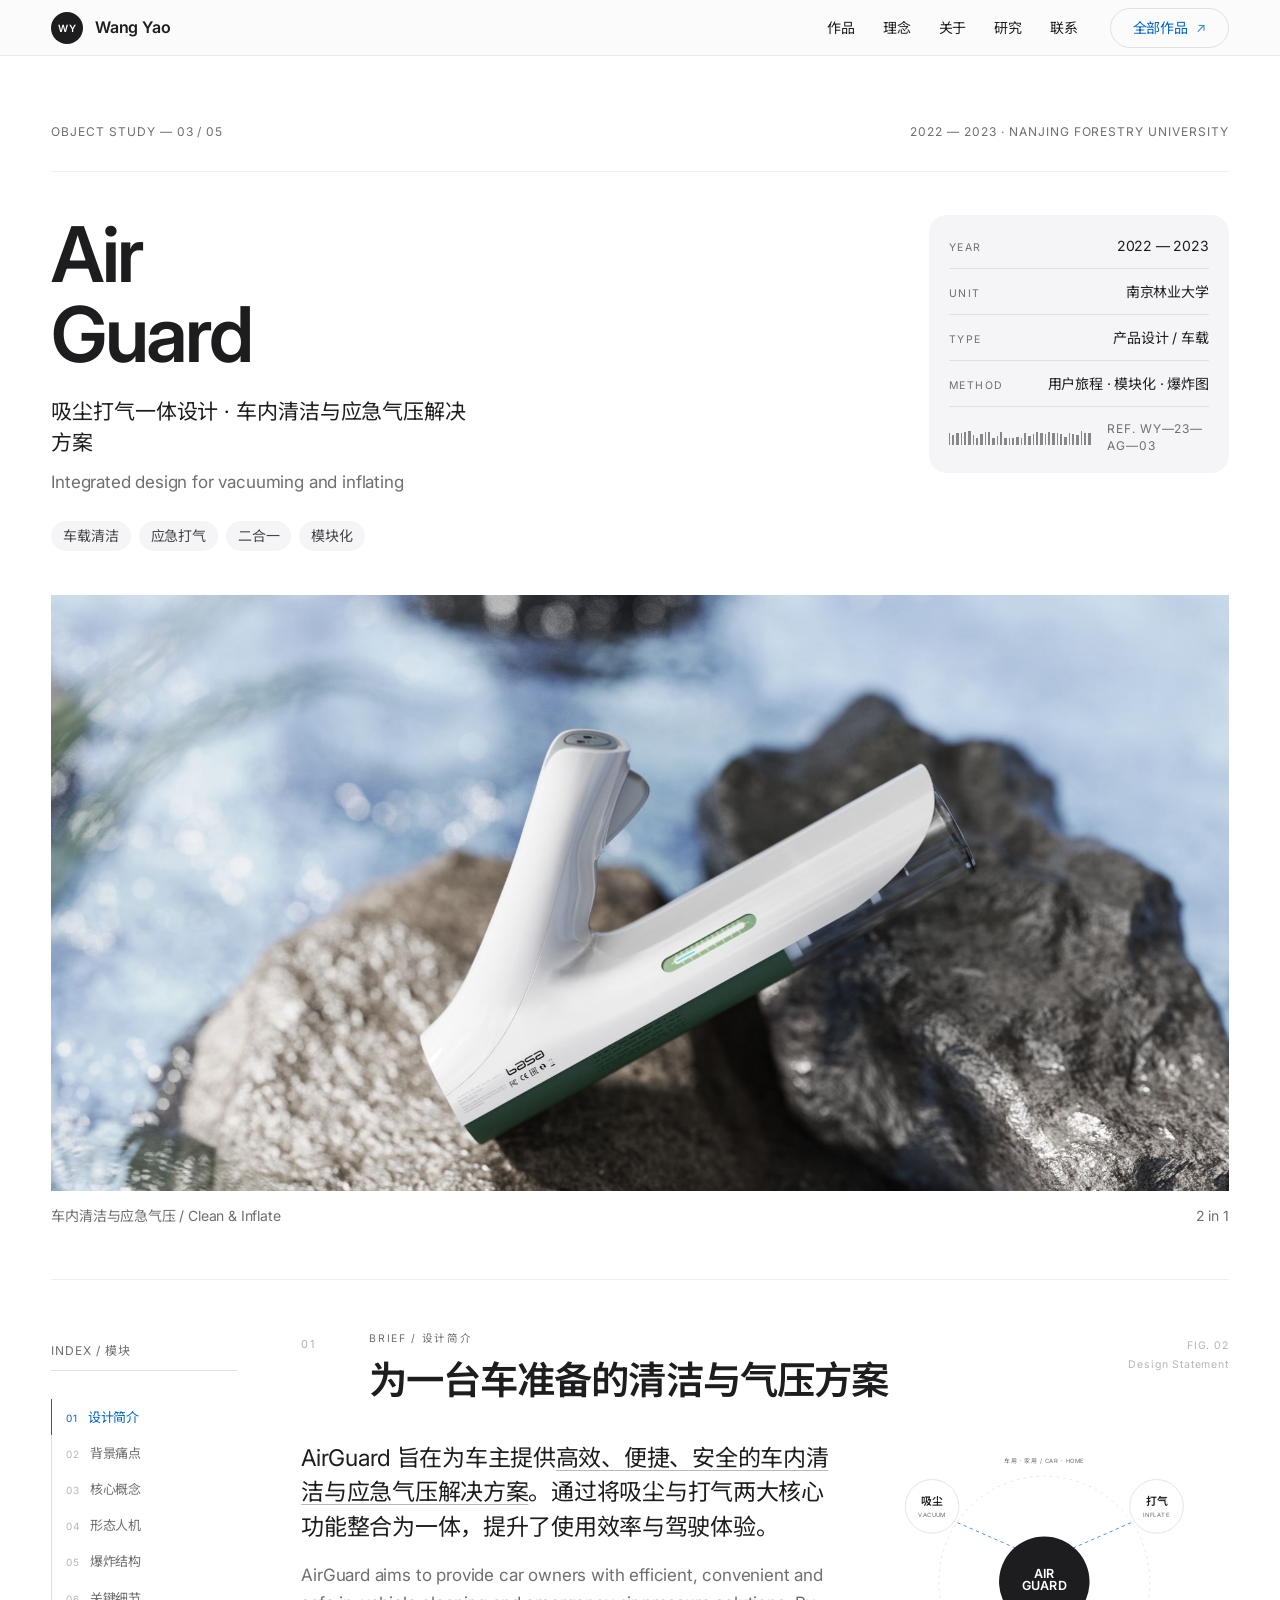
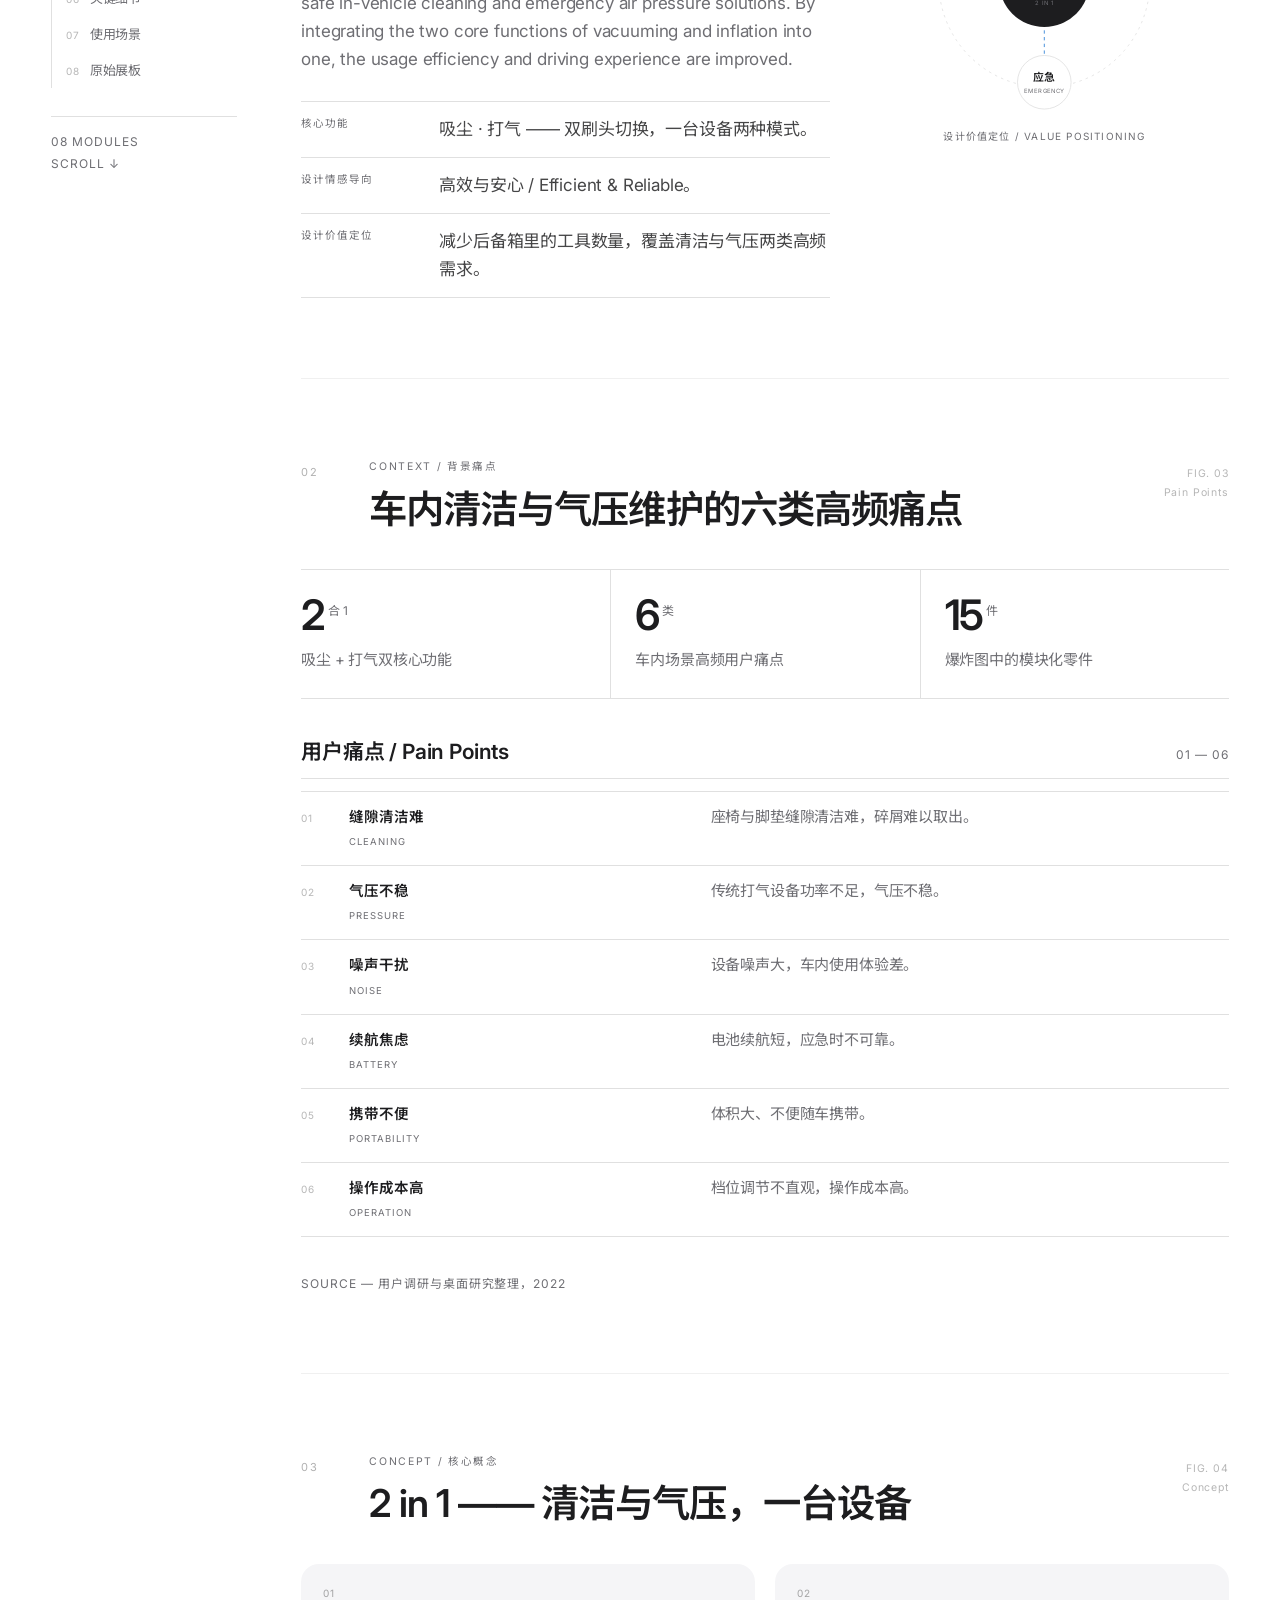
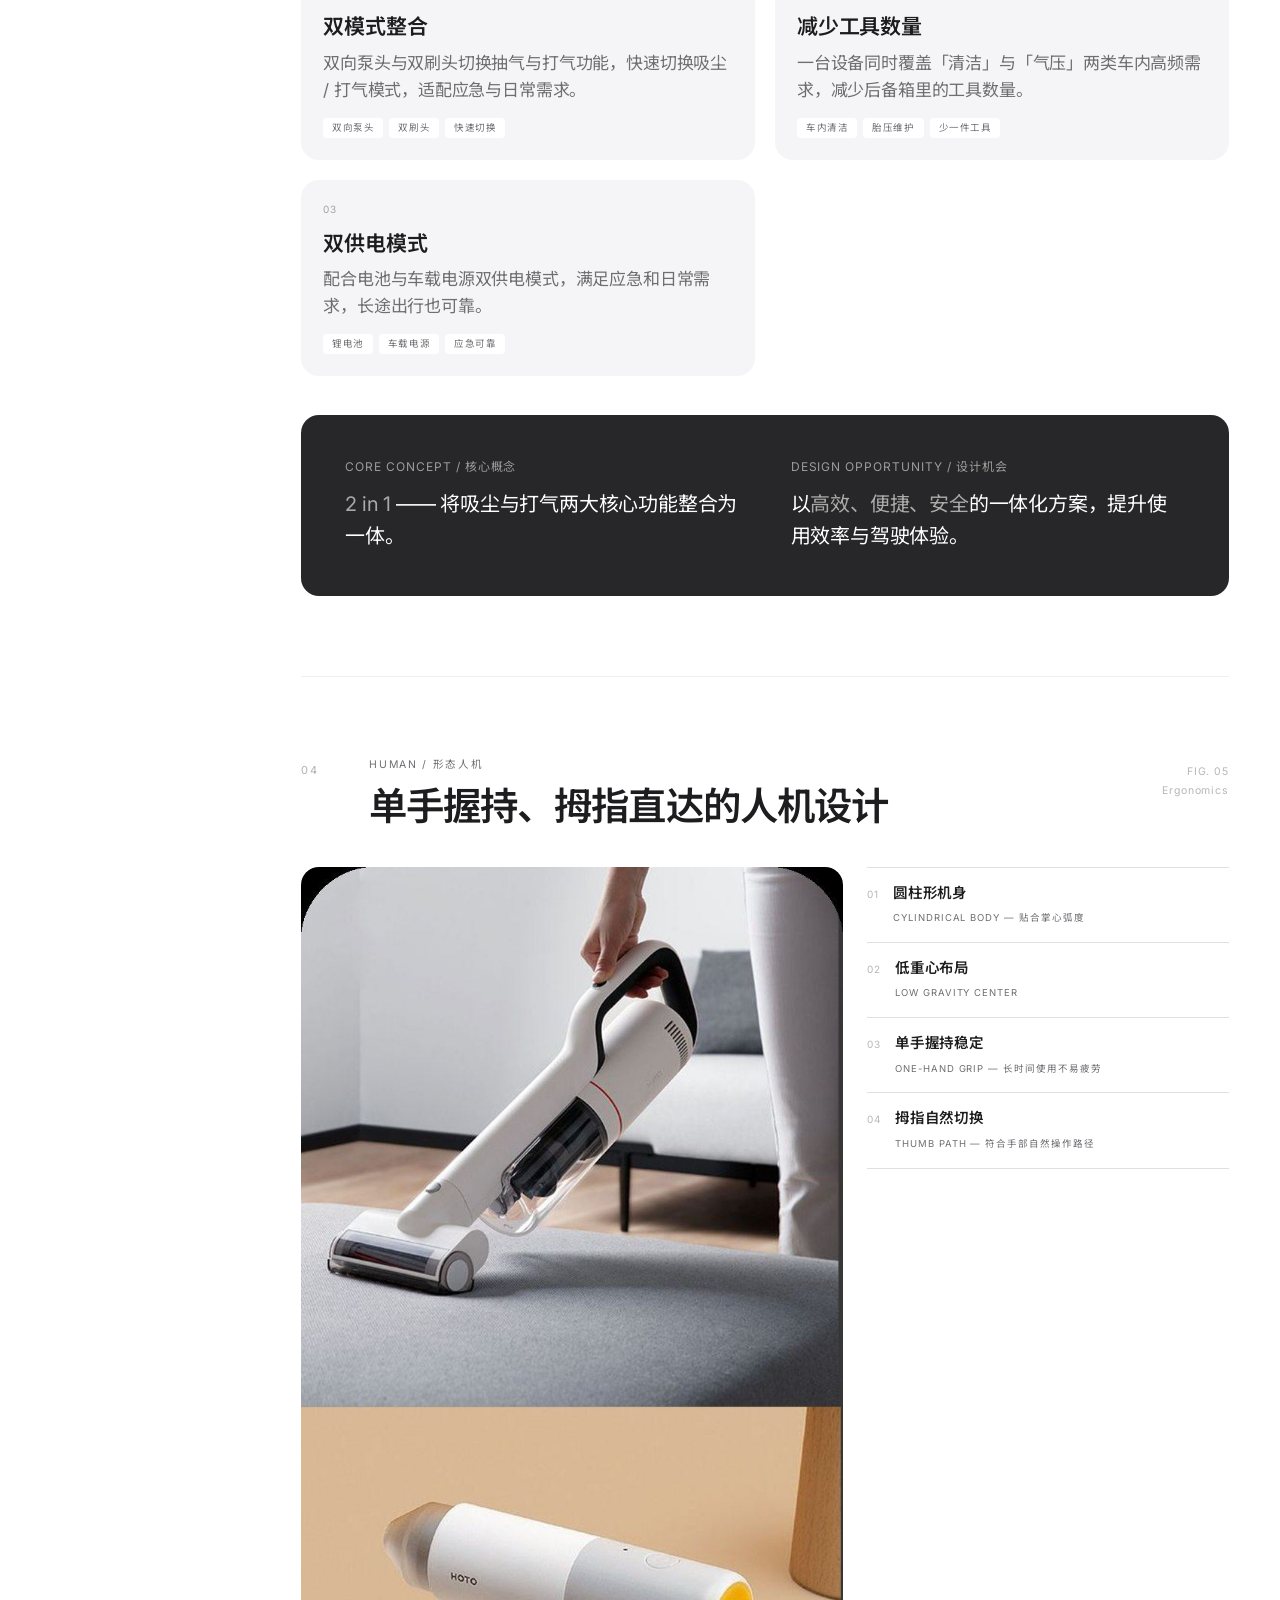
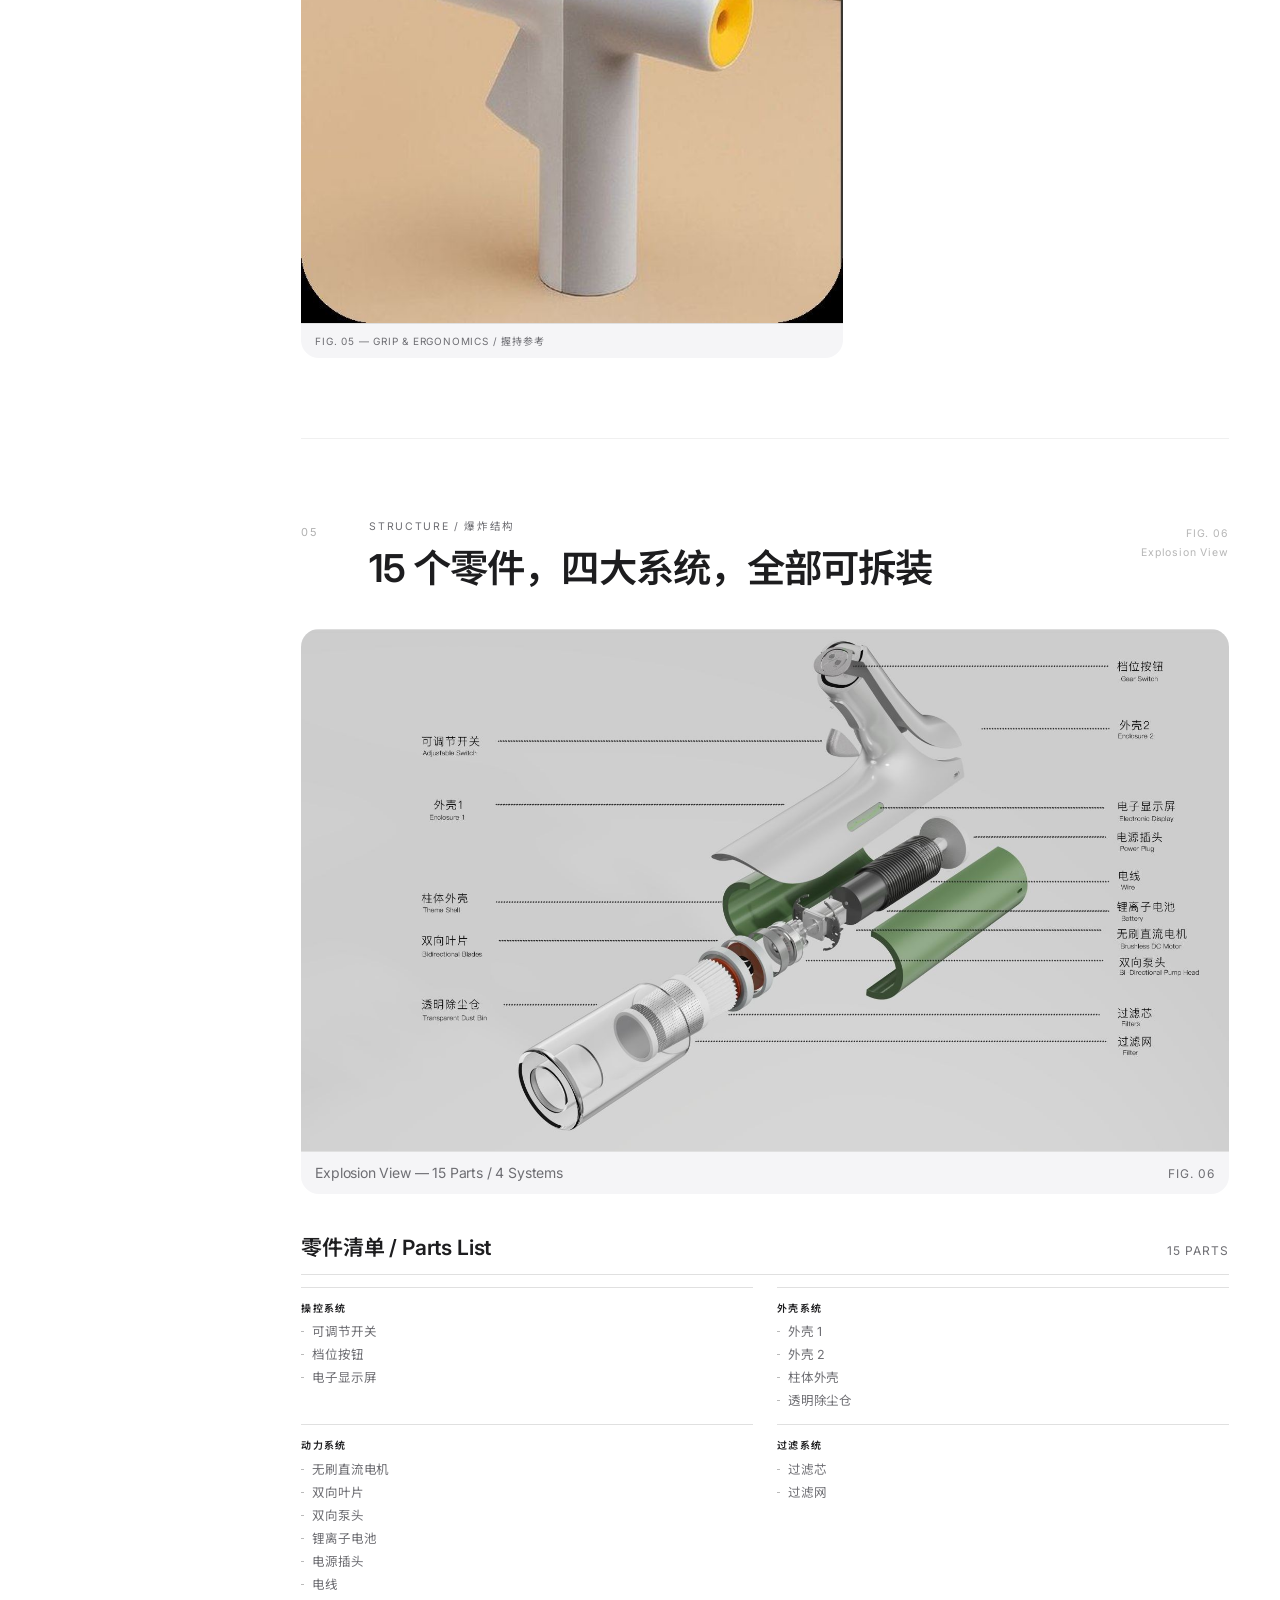
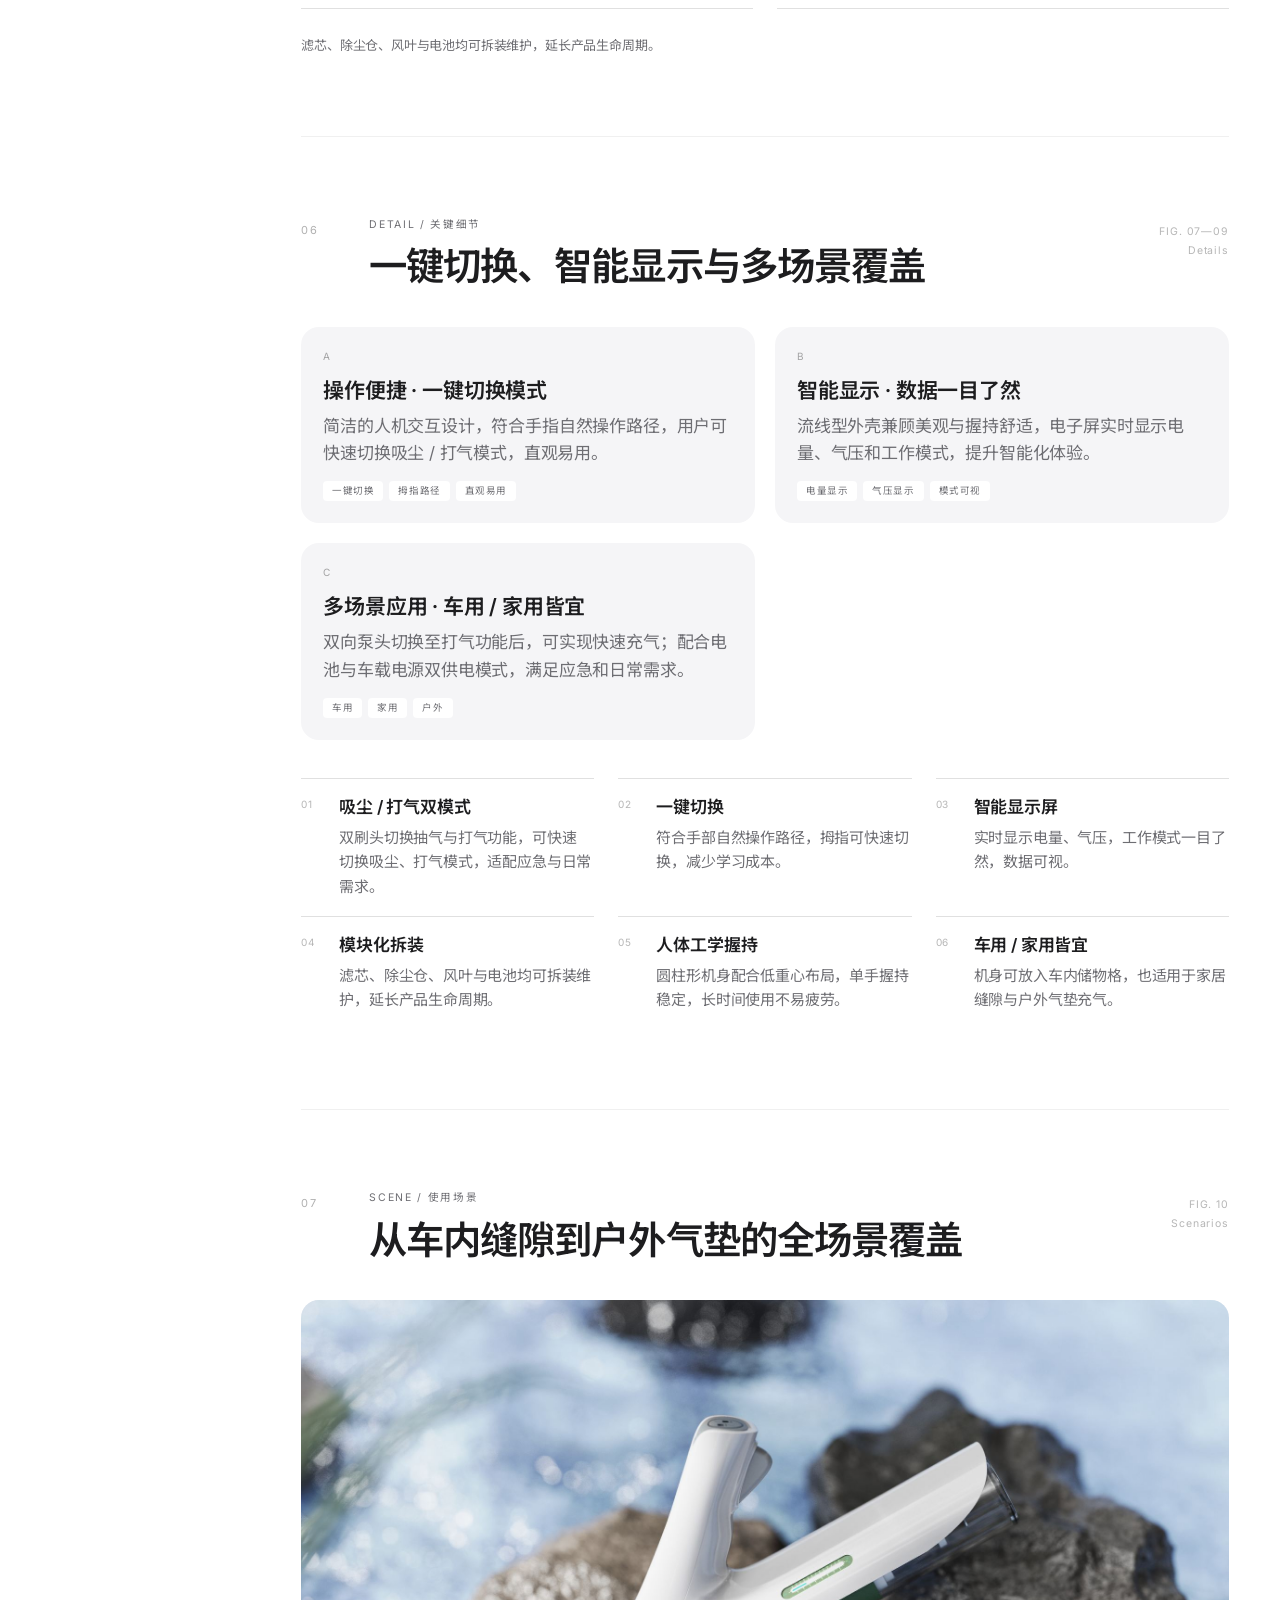
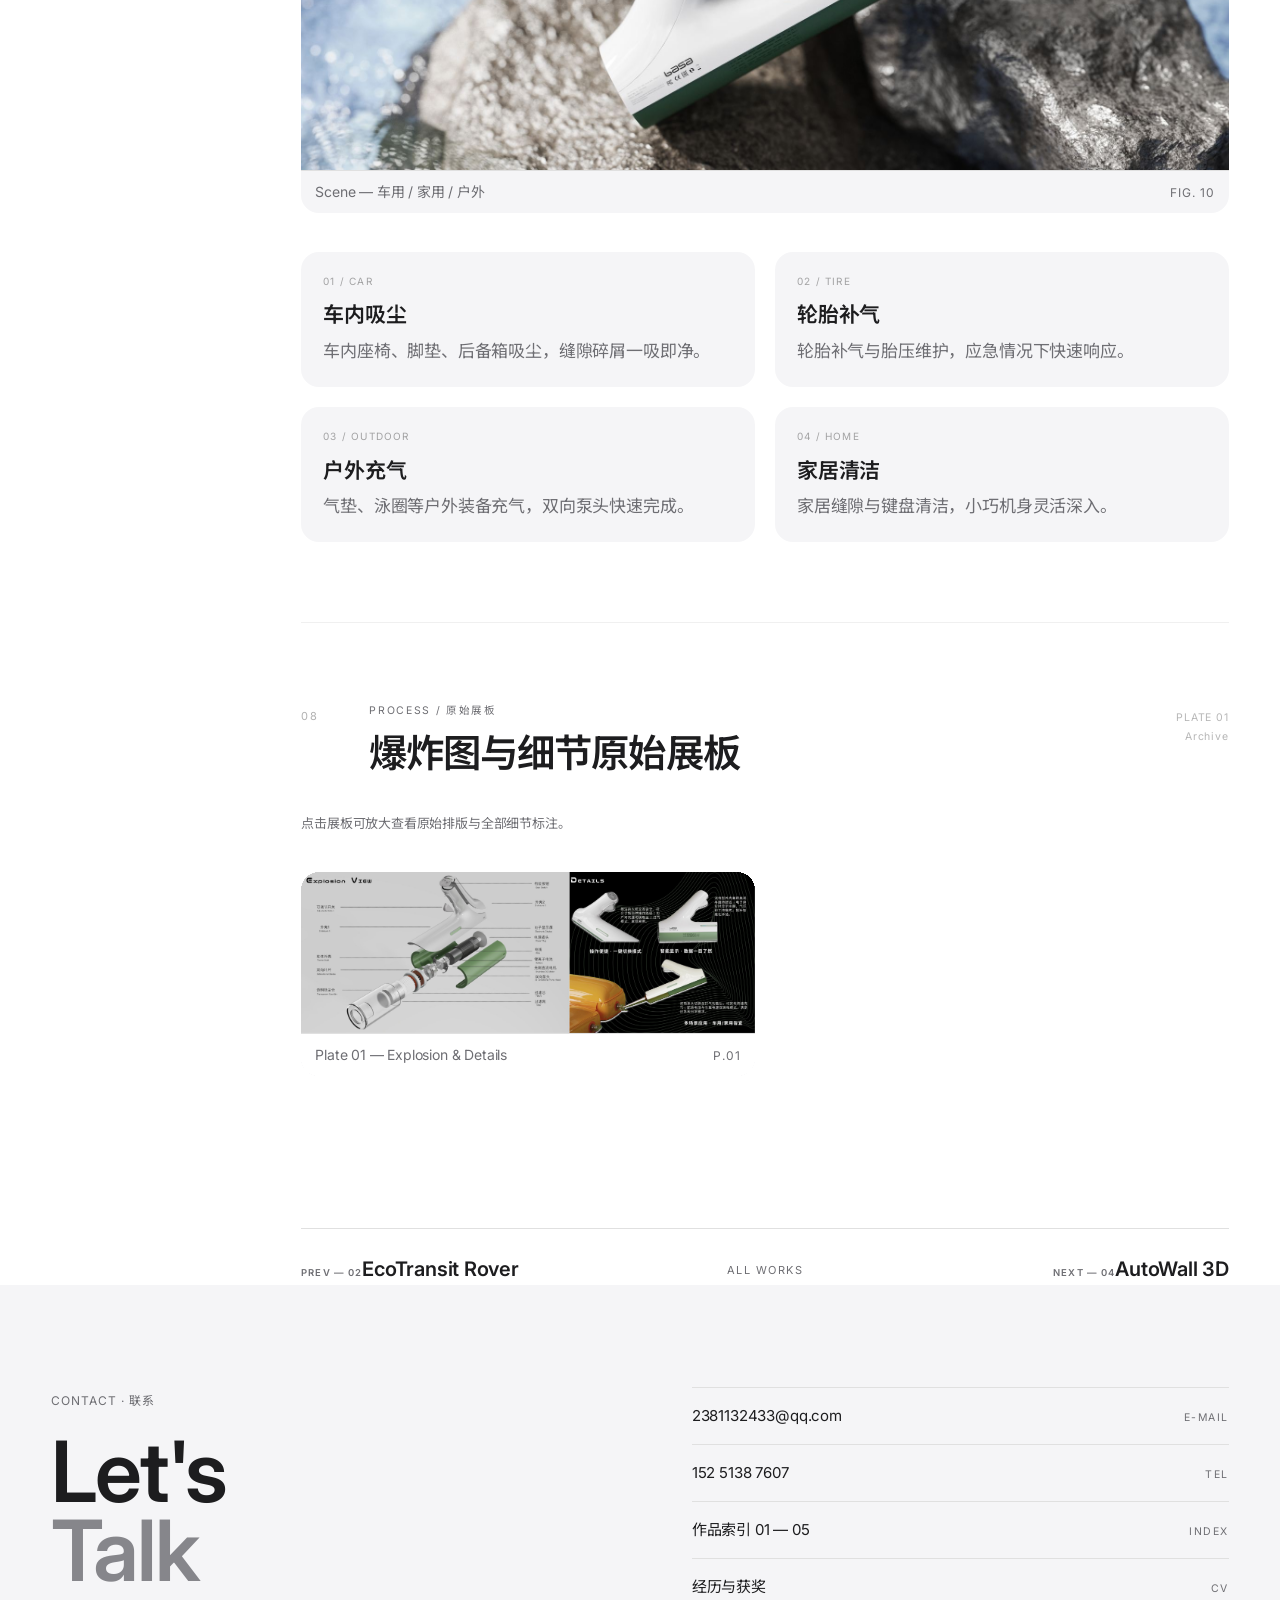
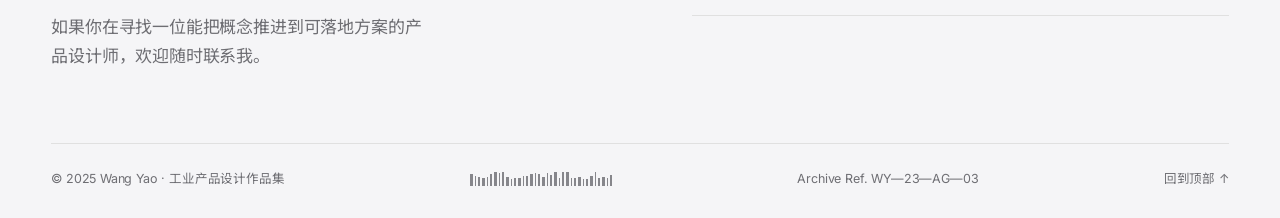
==== commit e901aec0: "Apply Apple product gallery styling and rebuild the EcoTransit Rover case study" ====
--- a/work/air-guard.html
+++ b/work/air-guard.html
@@ -7,7 +7,8 @@
 <meta name="description" content="Air Guard：吸尘打气一体设计，将吸尘与打气两大核心功能整合为一体，为车主提供高效、便捷、安全的车内清洁与应急气压解决方案。">
 <link rel="preconnect" href="https://fonts.googleapis.com">
 <link rel="preconnect" href="https://fonts.gstatic.com" crossorigin>
-<link href="https://fonts.googleapis.com/css2?family=Figtree:wght@400;500;600&family=JetBrains+Mono:wght@400;500&family=Noto+Sans+SC:wght@300;400;500;600&display=swap" rel="stylesheet">
+<link href="https://fonts.googleapis.com/css2?family=Inter:wght@300;400;600;700&amp;family=Noto+Sans+SC:wght@300;400;600;700&amp;display=swap" rel="stylesheet">
+<link rel="icon" href="../favicon.svg" type="image/svg+xml">
 <link rel="stylesheet" href="../assets/css/site.css">
 </head>
 <body id="top">
--- a/assets/css/site.css
+++ b/assets/css/site.css
@@ -1,63 +1,48 @@
 /* ============================================================
    WANG YAO — PORTFOLIO
-   Design system: warm parchment / editorial / opacity-driven
+   Design system: Apple product gallery
    ------------------------------------------------------------
    Foundation rules
-   - Base surface is cream #f7f4ed. Never pure white.
-   - Every grey is #1c1c1c at a different opacity, so the whole
-     page shares one hue.
-   - Containment comes from 1px #eceae4 hairlines, not shadows.
+   - White and light-grey surfaces with ink typography.
+   - Action Blue is reserved for links, focus and primary actions.
+   - Containment comes from hairlines and 18px surfaces, not shadows.
    - Weight range stays narrow: 400 for body/UI, 600 for headings.
-   - Display type runs tight: letter-spacing -0.025em.
+   - Display type runs tight with restrained, readable spacing.
    ============================================================ */
 
 :root {
-  /* ---- surfaces ---- */
-  --paper: #f7f4ed;
-  --paper-2: #efece4;
-  --card: #f7f4ed;
-  --white: #fcfbf8;
-
-  /* ---- ink ---- */
-  --ink: #1c1c1c;
-  --ink-soft: rgba(28, 28, 28, 0.82);
-  --muted: #5f5f5d;
-
-  /* ---- lines ---- */
-  --line: #eceae4;
-  --line-soft: #f0eee7;
-  --line-strong: rgba(28, 28, 28, 0.4);
-
-  /* ---- accents (kept warm-neutral) ---- */
-  --accent: #1c1c1c;
-  --accent-soft: rgba(28, 28, 28, 0.4);
-  --tint: rgba(28, 28, 28, 0.04);
-
-  /* ---- radii ---- */
+  /* Apple product-gallery system */
+  --paper: #ffffff;
+  --paper-2: #f5f5f7;
+  --pearl: #fafafc;
+  --card: #ffffff;
+  --white: #ffffff;
+  --ink: #1d1d1f;
+  --ink-soft: rgba(29, 29, 31, 0.82);
+  --muted: #6e6e73;
+  --line: #e0e0e0;
+  --line-soft: #f0f0f0;
+  --line-strong: rgba(29, 29, 31, 0.28);
+  --accent: #0066cc;
+  --accent-soft: #0071e3;
+  --link-dark: #2997ff;
+  --tint: rgba(0, 102, 204, 0.06);
+  --tile-dark: #272729;
   --r-xs: 4px;
-  --r-sm: 6px;
-  --r-md: 8px;
-  --r-lg: 12px;
-  --r-xl: 16px;
+  --r-sm: 8px;
+  --r-md: 11px;
+  --r-lg: 18px;
+  --r-xl: 18px;
   --r-pill: 9999px;
-
-  /* ---- elevation ---- */
-  --inset: inset 0 0.5px 0 0 rgba(255, 255, 255, 0.2),
-    inset 0 0 0 0.5px rgba(0, 0, 0, 0.2),
-    0 1px 2px rgba(0, 0, 0, 0.05);
-  --focus: 0 4px 12px rgba(0, 0, 0, 0.1);
-
-  /* ---- type ---- */
-  --font-display: "Figtree", "Inter", "Noto Sans SC", "PingFang SC", system-ui, sans-serif;
-  --font-body: "Figtree", "Noto Sans SC", "PingFang SC", "Microsoft YaHei", system-ui, sans-serif;
-  --font-mono: "JetBrains Mono", "SFMono-Regular", Consolas, monospace;
-
-  /* ---- layout ---- */
+  --inset: none;
+  --focus: none;
+  --font-display: "SF Pro Display", "SF Pro Text", "Inter", "Noto Sans SC", "PingFang SC", system-ui, sans-serif;
+  --font-body: "SF Pro Text", "SF Pro Display", "Inter", "Noto Sans SC", "PingFang SC", "Microsoft YaHei", system-ui, sans-serif;
+  --font-mono: var(--font-body);
   --pad: clamp(20px, 4vw, 56px);
-  --maxw: 1200px;
-  --sec: clamp(72px, 9vw, 144px);
-  --navh: 72px;
-
+  --maxw: 1440px;
+  --sec: 80px;
+  --navh: 56px;
   --ease: cubic-bezier(0.2, 0.7, 0.2, 1);
 }
 
@@ -123,7 +108,7 @@
   padding: 0 var(--pad);
 }
 
-.section { padding: var(--sec) 0; }
+.section { padding-top: var(--sec); padding-bottom: var(--sec); }
 
 .mono {
   font-family: var(--font-mono);
@@ -283,7 +268,7 @@
   font-family: var(--font-mono);
   font-size: 11px;
   letter-spacing: 0.04em;
-  font-weight: 500;
+  font-weight: 600;
 }
 
 .brand__name {
@@ -483,19 +468,29 @@
    ============================================================ */
 .works-grid {
   display: grid;
-  grid-template-columns: repeat(3, minmax(0, 1fr));
+  grid-template-columns: repeat(6, minmax(0, 1fr));
   gap: 24px;
 }
 
 .worktile {
   display: flex;
   flex-direction: column;
+  grid-column: span 2;
   border: 1px solid var(--line);
   border-radius: var(--r-lg);
   background: var(--card);
   overflow: hidden;
   transition: border-color 0.35s var(--ease), transform 0.35s var(--ease);
 }
+
+/* 第一排两张横向大卡：占 6 列栅格的一半宽度 */
+.worktile--lg { grid-column: span 3; }
+
+.worktile--lg .worktile__media { aspect-ratio: 16 / 10; }
+
+.worktile--lg .worktile__info { padding: 22px 24px 24px; }
+
+.worktile--lg .worktile__info h3 { font-size: clamp(21px, 2vw, 26px); }
 
 .worktile:hover { border-color: var(--line-strong); }
 
@@ -539,7 +534,7 @@
   margin: 0 0 6px;
   font-family: var(--font-display);
   font-size: 20px;
-  font-weight: 500;
+  font-weight: 600;
   line-height: 1.25;
   letter-spacing: -0.012em;
   color: var(--ink);
@@ -663,7 +658,7 @@
   margin: 20px 0 12px;
   font-family: var(--font-display);
   font-size: 20px;
-  font-weight: 500;
+  font-weight: 600;
   line-height: 1.3;
   letter-spacing: -0.012em;
   color: var(--ink);
@@ -816,7 +811,7 @@
 .timeline__item h4 {
   margin: 0 0 8px;
   font-size: 16px;
-  font-weight: 500;
+  font-weight: 600;
   line-height: 1.45;
   letter-spacing: -0.005em;
   color: var(--ink);
@@ -1463,7 +1458,7 @@
 .vmap__name {
   font-family: var(--font-body);
   font-size: 13px;
-  font-weight: 500;
+  font-weight: 600;
   fill: var(--ink);
 }
 
@@ -1499,7 +1494,7 @@
   margin: 0;
   font-family: var(--font-display);
   font-size: 16px;
-  font-weight: 500;
+  font-weight: 600;
   letter-spacing: -0.008em;
   color: var(--ink);
 }
@@ -1562,7 +1557,7 @@
   margin: 0;
   font-family: var(--font-display);
   font-size: 16px;
-  font-weight: 500;
+  font-weight: 600;
   color: var(--ink);
 }
 
@@ -1627,7 +1622,7 @@
 .tl__item b {
   font-family: var(--font-display);
   font-size: 19px;
-  font-weight: 500;
+  font-weight: 600;
   line-height: 1.2;
   letter-spacing: -0.015em;
   color: var(--ink);
@@ -1716,7 +1711,7 @@
 .layer b {
   display: block;
   font-size: 14.5px;
-  font-weight: 500;
+  font-weight: 600;
   line-height: 1.4;
   color: var(--ink);
 }
@@ -1758,7 +1753,7 @@
   margin-bottom: 7px;
   font-family: var(--font-mono);
   font-size: 10px;
-  font-weight: 500;
+  font-weight: 600;
   letter-spacing: 0.14em;
   color: var(--ink);
 }
@@ -1964,7 +1959,7 @@
 .mood__themes b {
   display: block;
   font-size: 14.5px;
-  font-weight: 500;
+  font-weight: 600;
   color: var(--ink);
 }
 
@@ -2034,7 +2029,7 @@
   margin: 0 0 8px;
   font-family: var(--font-display);
   font-size: 16px;
-  font-weight: 500;
+  font-weight: 600;
   line-height: 1.4;
   letter-spacing: -0.008em;
   color: var(--ink);
@@ -2128,7 +2123,7 @@
 .d-item h4 {
   margin: 0 0 6px;
   font-size: 14.5px;
-  font-weight: 500;
+  font-weight: 600;
   line-height: 1.45;
   color: var(--ink);
 }
@@ -2260,7 +2255,7 @@
   margin: 0;
   font-family: var(--font-display);
   font-size: 15px;
-  font-weight: 500;
+  font-weight: 600;
   color: var(--ink);
 }
 
@@ -2278,7 +2273,7 @@
 .appcard__row b {
   display: block;
   font-size: 14px;
-  font-weight: 500;
+  font-weight: 600;
   color: var(--ink);
 }
 
@@ -2324,7 +2319,7 @@
 .appsteps b {
   display: block;
   font-size: 14px;
-  font-weight: 500;
+  font-weight: 600;
   color: var(--ink);
 }
 
@@ -2384,7 +2379,7 @@
   gap: 6px;
   font-family: var(--font-display);
   font-size: clamp(16px, 1.6vw, 20px);
-  font-weight: 500;
+  font-weight: 600;
   letter-spacing: -0.012em;
   color: var(--ink);
   transition: opacity 0.25s var(--ease);
@@ -2518,7 +2513,6 @@
    RESPONSIVE
    ============================================================ */
 @media (max-width: 1100px) {
-  .works-grid { grid-template-columns: repeat(2, minmax(0, 1fr)); }
   .steps { grid-template-columns: repeat(2, minmax(0, 1fr)); }
   .details-grid { grid-template-columns: repeat(2, minmax(0, 1fr)); }
   .aboutv { grid-template-columns: 268px minmax(0, 1fr); }
@@ -2635,6 +2629,8 @@
 
 @media (max-width: 760px) {
   .works-grid { grid-template-columns: minmax(0, 1fr); }
+  .worktile,
+  .worktile--lg { grid-column: span 1; }
   .steps { grid-template-columns: minmax(0, 1fr); }
 
   .bar {
@@ -2705,3 +2701,599 @@
   .hero__aurora-h { font-size: clamp(38px, 10.4vw, 52px); }
   .hero__aurora-sub { font-size: 10.5px; letter-spacing: 0.16em; }
 }
+
+/* ============================================================
+   APPLE PRODUCT GALLERY — shared refinement
+   ============================================================ */
+body {
+  font-size: 17px;
+  line-height: 1.47;
+  letter-spacing: -0.01em;
+}
+
+.grain,
+.hero__aurora { display: none; }
+
+::selection { background: var(--accent); color: #fff; }
+
+:focus-visible {
+  outline-color: var(--accent-soft);
+  outline-width: 3px;
+  outline-offset: 3px;
+}
+
+.mono,
+.eyebrow {
+  font-family: var(--font-body);
+  font-size: 12px;
+  letter-spacing: 0.08em;
+  font-weight: 400;
+}
+
+.eyebrow::before { display: none; }
+
+.section-head {
+  padding-bottom: 0;
+  border-bottom: 0;
+}
+
+.section-head h2 {
+  font-size: clamp(32px, 4vw, 48px);
+  line-height: 1.07;
+  letter-spacing: -0.02em;
+}
+
+.section-head .note {
+  font-size: 17px;
+  line-height: 1.47;
+}
+
+.btn,
+.nav__cta {
+  padding: 11px 22px;
+  border: 0;
+  border-radius: var(--r-pill);
+  background: var(--accent);
+  color: #fff;
+  box-shadow: none;
+  font-size: 14px;
+  line-height: 1.2;
+  transition: background 0.2s var(--ease), transform 0.2s var(--ease);
+}
+
+.btn:hover,
+.nav__cta:hover {
+  background: var(--accent-soft);
+  box-shadow: none;
+}
+
+.btn:active,
+.nav__cta:active {
+  opacity: 1;
+  transform: scale(0.95);
+}
+
+.btn--ghost {
+  border: 1px solid var(--line);
+  background: transparent;
+  color: var(--accent);
+}
+
+.btn--ghost:hover { background: var(--tint); }
+
+.nav,
+.nav--hero,
+.nav--hero.is-scrolled {
+  height: var(--navh);
+  border-bottom-color: rgba(29, 29, 31, 0.08);
+  background: rgba(250, 250, 252, 0.82);
+  backdrop-filter: blur(20px) saturate(180%);
+  -webkit-backdrop-filter: blur(20px) saturate(180%);
+}
+
+.nav.is-scrolled { background: rgba(250, 250, 252, 0.94); }
+.nav__inner { height: var(--navh); }
+
+.brand__disc,
+.brand__mark {
+  width: 32px;
+  height: 32px;
+  font-family: var(--font-body);
+  font-size: 10px;
+  font-weight: 600;
+}
+
+.brand__name { letter-spacing: -0.015em; }
+.nav__menu { gap: 28px; }
+.nav__menu a { font-size: 14px; }
+.nav__menu a:hover { color: var(--accent); opacity: 1; }
+.nav__burger { border: 0; border-radius: var(--r-sm); }
+.scroll-progress i,
+.proj-progress i { background: var(--accent); }
+
+.hero--aurora {
+  min-height: 100svh;
+  padding: calc(var(--navh) + 80px) 0 56px;
+  background: #fff;
+}
+
+.hero__aurora-inner { justify-content: flex-end; }
+.hero__aurora-body { gap: 24px; }
+
+.hero__aurora-h {
+  max-width: 15ch;
+  font-size: clamp(48px, 5.2vw, 72px);
+  line-height: 1.07;
+  letter-spacing: -0.005em;
+  font-weight: 600;
+}
+
+.hero__aurora-sub {
+  font-family: var(--font-body);
+  font-size: 12px;
+  letter-spacing: 0.12em;
+}
+
+.works-grid { gap: 24px; }
+
+.worktile {
+  border: 0;
+  border-radius: var(--r-lg);
+  background: var(--paper-2);
+  transition: transform 0.35s var(--ease), background 0.35s var(--ease);
+}
+
+.worktile:hover {
+  border-color: transparent;
+  background: #f0f0f2;
+  transform: translateY(-4px);
+}
+
+.worktile__media { background: var(--paper-2); }
+.worktile__info { padding: 22px 24px 24px; }
+.worktile__idx { font-family: var(--font-body); font-size: 12px; }
+
+.worktile__info h3,
+.worktile--lg .worktile__info h3 {
+  font-size: clamp(21px, 2vw, 28px);
+  font-weight: 600;
+  letter-spacing: -0.02em;
+}
+
+.worktile__info p { font-size: 15px; }
+
+.worktile__arrow {
+  border: 0;
+  background: #fff;
+  color: var(--accent);
+}
+
+.worktile:hover .worktile__arrow {
+  background: var(--accent);
+  border-color: var(--accent);
+  color: #fff;
+}
+
+.stats { padding-bottom: var(--sec); }
+.statrow__grid { border-color: var(--line-soft); }
+.stat { border-color: var(--line-soft); }
+.stat dt { font-family: var(--font-body); }
+.stat dd { font-size: clamp(40px, 4.4vw, 56px); }
+.stat p { font-size: 15px; }
+
+.approach,
+.about,
+.research {
+  padding-top: var(--sec);
+  padding-bottom: var(--sec);
+  border-top: 1px solid var(--line-soft);
+}
+
+.steps { gap: 20px; }
+
+.step {
+  border: 0;
+  border-radius: var(--r-lg);
+  background: var(--paper-2);
+  transition: background 0.25s var(--ease);
+}
+
+.step:hover { border-color: transparent; background: #f0f0f2; }
+.step h3 { font-size: 21px; font-weight: 600; }
+.step h3 i { font-family: var(--font-body); }
+.step p { font-size: 17px; line-height: 1.6; }
+
+.about__portrait {
+  border: 0;
+  border-radius: var(--r-lg);
+  background: var(--paper-2);
+}
+
+.about__portrait figcaption { font-family: var(--font-body); }
+.about__contact a:hover { color: var(--accent); opacity: 1; }
+.aboutv__lead { font-size: 17px; line-height: 1.65; }
+.timeline__item h4 { font-weight: 600; }
+.timeline__item p { font-size: 17px; line-height: 1.65; }
+.awards li { font-size: 17px; }
+.skills span { border: 0; background: var(--paper-2); }
+.skills span:hover { color: var(--accent); }
+
+.research__paper {
+  border: 0;
+  border-radius: var(--r-lg);
+  background: var(--paper-2);
+}
+
+.research__paper p { font-size: 17px; line-height: 1.65; }
+.research__paper .role span,
+.research__side .tag { border: 0; background: var(--paper-2); }
+.research__side li { font-size: 17px; }
+
+.footer {
+  border-top: 0;
+  background: var(--paper-2);
+}
+
+.footer__title span { color: #86868b; }
+.footer__note { font-size: 17px; }
+.footer__links a:hover { color: var(--accent); }
+.footer__bottom a:hover { color: var(--accent); opacity: 1; }
+.barcode i { background: #86868b; }
+
+/* Project shell */
+.proj { padding-top: 56px; }
+.proj-head__top { border-color: var(--line-soft); }
+
+.proj-title {
+  font-size: clamp(48px, 6vw, 80px);
+  line-height: 1.04;
+  letter-spacing: -0.035em;
+}
+
+.proj-sub { font-size: 21px; line-height: 1.47; }
+.proj-sub-en { font-size: 17px; line-height: 1.55; }
+
+.proj-tags li {
+  border: 0;
+  background: var(--paper-2);
+  font-size: 14px;
+}
+
+.proj-meta {
+  padding: 8px 20px 18px;
+  border: 0;
+  border-radius: var(--r-lg);
+  background: var(--paper-2);
+}
+
+.proj-meta__row span,
+.proj-meta__foot .mono { font-family: var(--font-body); }
+.proj-meta__row b { font-size: 14px; }
+
+.proj-hero__frame {
+  border: 0;
+  border-radius: 0;
+  background: var(--paper-2);
+}
+
+.proj-hero__hud { display: none; }
+.proj-hero__cap,
+.proj-cap { font-size: 14px; }
+
+.proj-index a {
+  border: 0;
+  background: var(--paper-2);
+  color: var(--ink);
+  font-family: var(--font-body);
+}
+
+.proj-body { border-color: var(--line-soft); }
+.rail a.is-active { border-left-color: var(--accent); color: var(--accent); }
+.rail a.is-active i { color: var(--accent); }
+.rail a:hover { color: var(--accent); }
+
+.mod { padding-bottom: 80px; }
+.mod + .mod { padding-top: 80px; border-color: var(--line-soft); }
+
+.mod__title {
+  max-width: 30ch;
+  font-size: clamp(28px, 3vw, 40px);
+  line-height: 1.15;
+  letter-spacing: -0.025em;
+}
+
+.mod__kicker,
+.mod__meta,
+.mod__no { font-family: var(--font-body); }
+.brief-lead { font-size: clamp(20px, 1.8vw, 24px); line-height: 1.5; }
+.brief-en,
+.brief-mid { font-size: 17px; line-height: 1.65; }
+.brief-rows dd { font-size: 17px; }
+.mini-head h3,
+.tl-head h3 { font-size: 21px; font-weight: 600; }
+.metric > span { font-size: 15px; }
+.layer b { font-weight: 600; }
+.layer p { font-size: 15px; }
+
+.insight-band {
+  border-radius: var(--r-lg);
+  background: var(--tile-dark);
+}
+
+.insight-band a { color: var(--link-dark); }
+
+.form-card,
+.scene-card,
+.appcard,
+.panel {
+  border: 0;
+  border-radius: var(--r-lg);
+  background: var(--paper-2);
+}
+
+.form-card:hover,
+.scene-card:hover { border-color: transparent; }
+.form-card h4,
+.scene-card h4 { font-size: 21px; font-weight: 600; }
+.form-card p,
+.scene-card p { font-size: 17px; line-height: 1.6; }
+.form-card ul li { border: 0; background: #fff; font-family: var(--font-body); }
+
+.mood__fig,
+.form-strip,
+.scene-strip,
+.detail-plates figure,
+.plate {
+  border: 0;
+  border-radius: var(--r-lg);
+  background: var(--paper-2);
+}
+
+.d-item h4 { font-size: 17px; font-weight: 600; }
+.d-item p { font-size: 15px; }
+.appstat > span { font-size: 14px; }
+.appcard__head h4 { font-size: 21px; font-weight: 600; }
+.appsteps b { font-weight: 600; }
+.appsteps span { font-size: 15px; }
+.big-label { font-size: 15px; }
+.study__nav a { font-weight: 600; }
+.study__nav a:hover { color: var(--accent); opacity: 1; }
+
+.lightbox { background: rgba(0, 0, 0, 0.88); }
+.lightbox img { border-radius: 0; box-shadow: none; }
+
+@media (max-width: 1068px) {
+  .steps { gap: 16px; }
+  .proj-body { gap: 40px; }
+}
+
+@media (max-width: 900px) {
+  .nav__menu { background: rgba(250, 250, 252, 0.98); }
+  .hero--aurora { padding-top: calc(var(--navh) + 64px); }
+  .proj-meta { max-width: 520px; }
+}
+
+@media (max-width: 734px) {
+  :root { --sec: 64px; }
+  body { font-size: 17px; }
+  .works-grid { gap: 16px; }
+  .worktile__info { padding: 18px 20px 20px; }
+  .section-head { margin-bottom: 32px; }
+  .section-head h2 { font-size: 36px; }
+  .hero__aurora-h { font-size: clamp(40px, 11vw, 52px); }
+  .hero__aurora-sub { font-size: 11px; letter-spacing: 0.08em; }
+  .proj { padding-top: 36px; }
+  .proj-title { font-size: clamp(44px, 13vw, 60px); }
+  .proj-sub { font-size: 19px; }
+  .mod { padding-bottom: 64px; }
+  .mod + .mod { padding-top: 64px; }
+  .mod__title { font-size: 28px; }
+  .step p,
+  .form-card p,
+  .scene-card p { font-size: 16px; }
+}
+
+/* EcoTransit Rover — research, service system and app case */
+[data-zoom] { cursor: zoom-in; }
+
+.plans { overflow-x: auto; }
+.plans table { min-width: 600px; }
+.plans caption {
+  padding: 0 0 18px;
+  color: var(--ink);
+  font-size: 17px;
+  font-weight: 600;
+  line-height: 1.5;
+  text-align: left;
+}
+
+.blueprint-table {
+  padding: 24px;
+  border-radius: var(--r-lg);
+  background: var(--paper-2);
+}
+
+.blueprint-table table { min-width: 1080px; }
+
+.blueprint-table th,
+.blueprint-table td {
+  padding: 16px 14px;
+  border-bottom: 1px solid var(--line);
+  vertical-align: top;
+  text-align: left;
+}
+
+.blueprint-table thead th {
+  color: var(--muted);
+  font-family: var(--font-body);
+  font-size: 12px;
+  font-weight: 600;
+  letter-spacing: 0;
+  text-transform: none;
+}
+
+.blueprint-table tbody th {
+  min-width: 132px;
+  color: var(--ink);
+  font-size: 13px;
+  font-weight: 600;
+  line-height: 1.55;
+}
+
+.blueprint-table tbody th[colspan] {
+  padding-top: 24px;
+  padding-bottom: 10px;
+  color: var(--accent);
+  font-size: 11px;
+  letter-spacing: 0.08em;
+}
+
+.blueprint-table tbody td {
+  color: var(--ink-soft);
+  font-size: 14px;
+  line-height: 1.6;
+}
+
+.blueprint-table ul {
+  margin: 0;
+  padding-left: 17px;
+}
+
+.app-case { gap: 64px; }
+
+.app-role {
+  display: grid;
+  gap: 28px;
+  padding-top: 32px;
+  border-top: 1px solid var(--line);
+}
+
+.app-role .mini-head { margin-bottom: 0; }
+.app-role .mini-head h3 { font-size: clamp(24px, 2.5vw, 32px); }
+
+.app-ui-gallery {
+  display: grid;
+  grid-template-columns: minmax(0, 1fr);
+  gap: 20px;
+  align-items: start;
+}
+
+.app-role--admin .app-ui-gallery {
+  grid-template-columns: minmax(0, 1.4fr) minmax(0, 1fr);
+}
+
+.app-ui-figure,
+.app-case__board {
+  margin: 0;
+  overflow: hidden;
+  border: 0;
+  border-radius: var(--r-lg);
+  background: var(--paper-2);
+}
+
+.app-ui-figure img,
+.app-case__board img {
+  width: 100%;
+  height: auto;
+}
+
+.app-ui-figure .proj-cap,
+.app-case__board .proj-cap {
+  margin: 0;
+  padding: 14px 18px;
+  border-top: 1px solid var(--line-soft);
+  background: var(--paper);
+}
+
+.app-feature-grid {
+  display: grid;
+  grid-template-columns: repeat(2, minmax(0, 1fr));
+  column-gap: 40px;
+}
+
+.app-feature {
+  display: grid;
+  grid-template-columns: 36px minmax(0, 1fr);
+  gap: 12px;
+  padding: 24px 0 28px;
+  border-top: 1px solid var(--line);
+}
+
+.app-feature__no {
+  padding-top: 4px;
+  color: var(--accent);
+  font-size: 12px;
+  font-weight: 600;
+  letter-spacing: 0.06em;
+}
+
+.app-feature__body h4 {
+  margin: 0 0 10px;
+  font-size: 21px;
+  font-weight: 600;
+  line-height: 1.3;
+  letter-spacing: -0.015em;
+}
+
+.app-feature__body p {
+  margin: 0;
+  color: var(--muted);
+  font-size: 16px;
+  line-height: 1.65;
+}
+
+.app-feature__body p + p { margin-top: 8px; }
+
+.app-points {
+  grid-template-columns: 220px minmax(0, 1fr);
+  gap: clamp(28px, 5vw, 64px);
+  align-items: center;
+  padding: clamp(24px, 4vw, 48px);
+  border-radius: var(--r-lg);
+  background: var(--paper-2);
+}
+
+.app-points .appgrid__phone { width: 100%; }
+
+.app-points .appgrid__phone-screen {
+  max-height: none;
+  border: 0;
+  border-radius: var(--r-lg);
+  background: #000;
+}
+
+.app-points .appgrid__phone:hover .appgrid__phone-screen img { transform: none; }
+.app-points .appgrid__hint { display: none; }
+.app-points .appgrid__side { align-self: center; }
+.app-points .appstats { border-color: var(--line); }
+.app-points .appstat b { font-size: clamp(26px, 3vw, 40px); }
+.app-points .appcard { background: var(--paper); }
+
+@media (max-width: 1068px) {
+  .app-feature-grid { column-gap: 28px; }
+  .app-points { grid-template-columns: 190px minmax(0, 1fr); }
+}
+
+@media (max-width: 900px) {
+  .app-role--admin .app-ui-gallery { grid-template-columns: minmax(0, 1fr); }
+  .app-points { grid-template-columns: 180px minmax(0, 1fr); }
+}
+
+@media (max-width: 734px) {
+  .blueprint-table { padding: 20px 16px; }
+  .app-case { gap: 48px; }
+  .app-role { gap: 24px; padding-top: 24px; }
+  .app-feature-grid { grid-template-columns: minmax(0, 1fr); }
+  .app-feature { padding: 20px 0 24px; }
+  .app-feature__body h4 { font-size: 20px; }
+  .app-feature__body p { font-size: 16px; }
+  .app-points { grid-template-columns: minmax(0, 1fr); padding: 24px 20px; }
+  .app-points .appgrid__phone { max-width: 220px; margin: 0 auto; }
+  .app-points .appgrid__side { width: 100%; }
+  .app-ui-figure .proj-cap,
+  .app-case__board .proj-cap { padding: 12px 14px; }
+}
+
+@media (prefers-reduced-motion: reduce) {
+  .appgrid__phone:hover .appgrid__phone-screen img { transform: none; }
+}
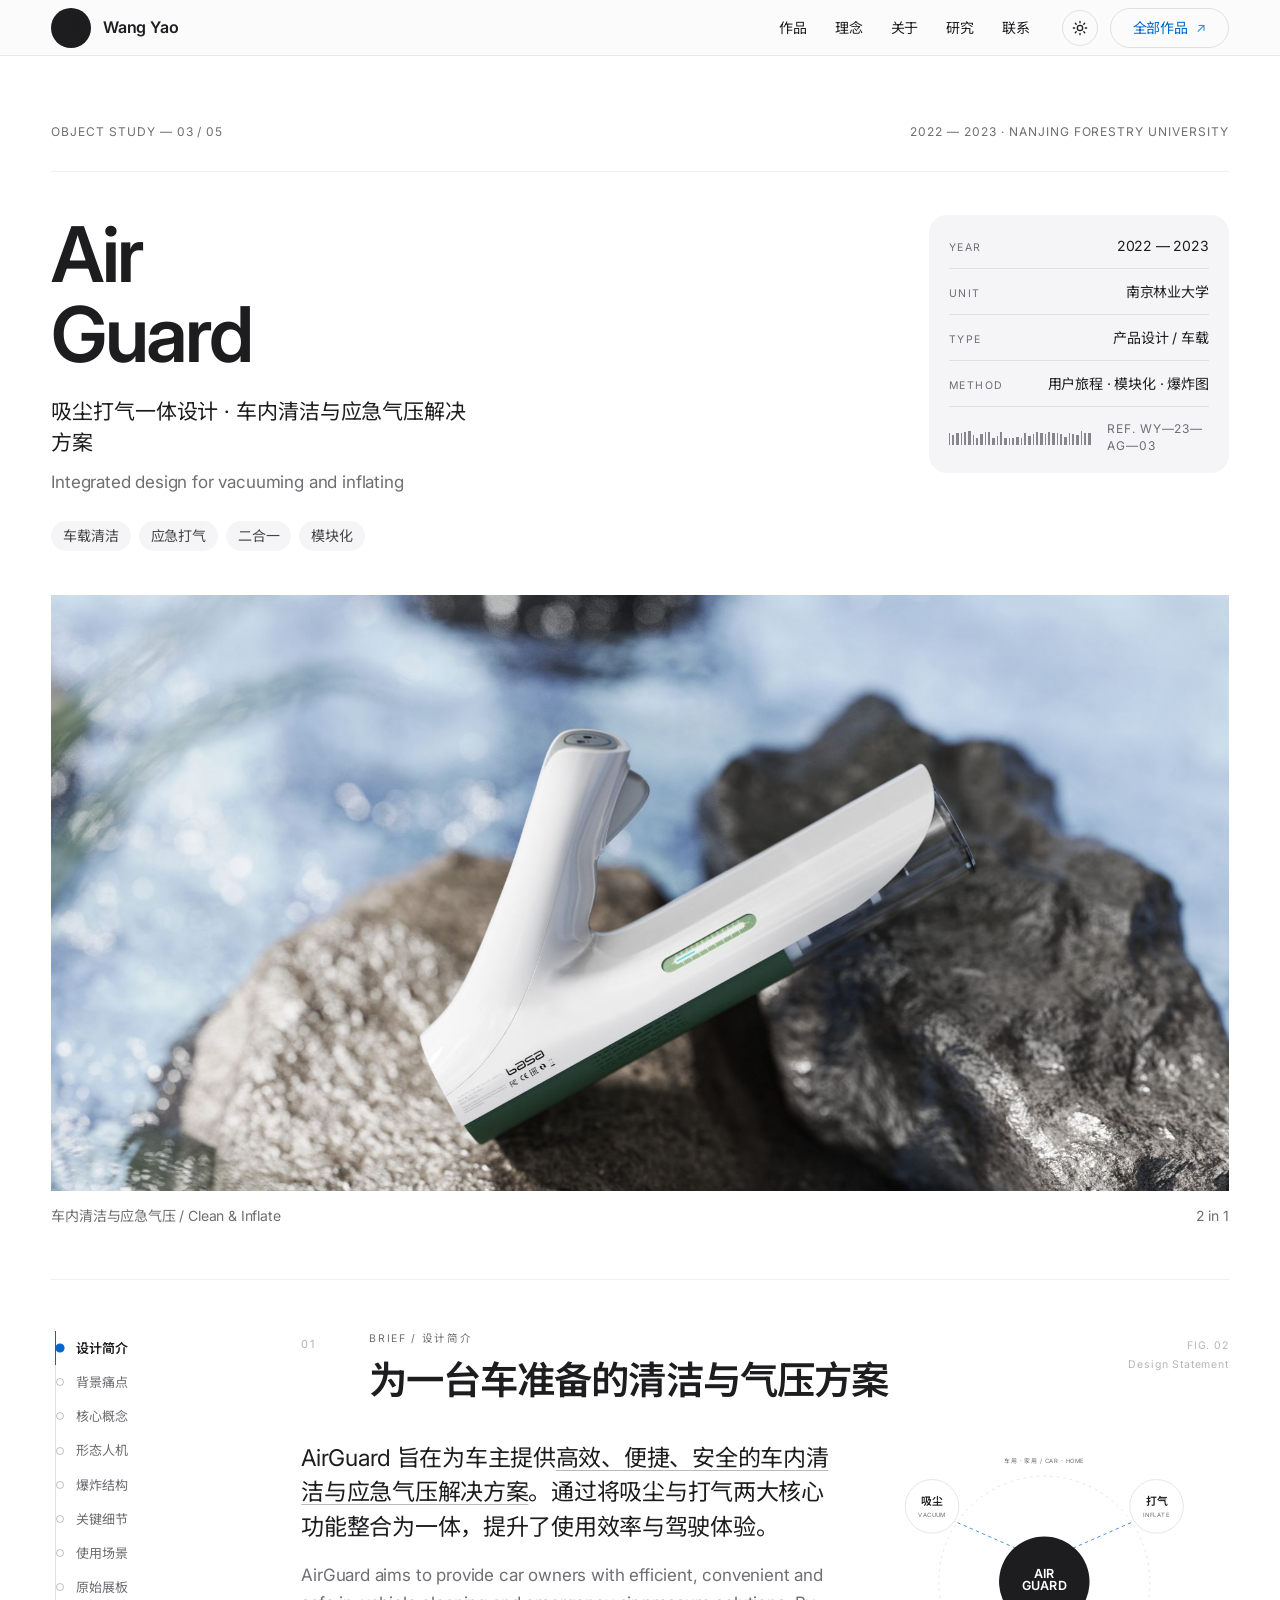
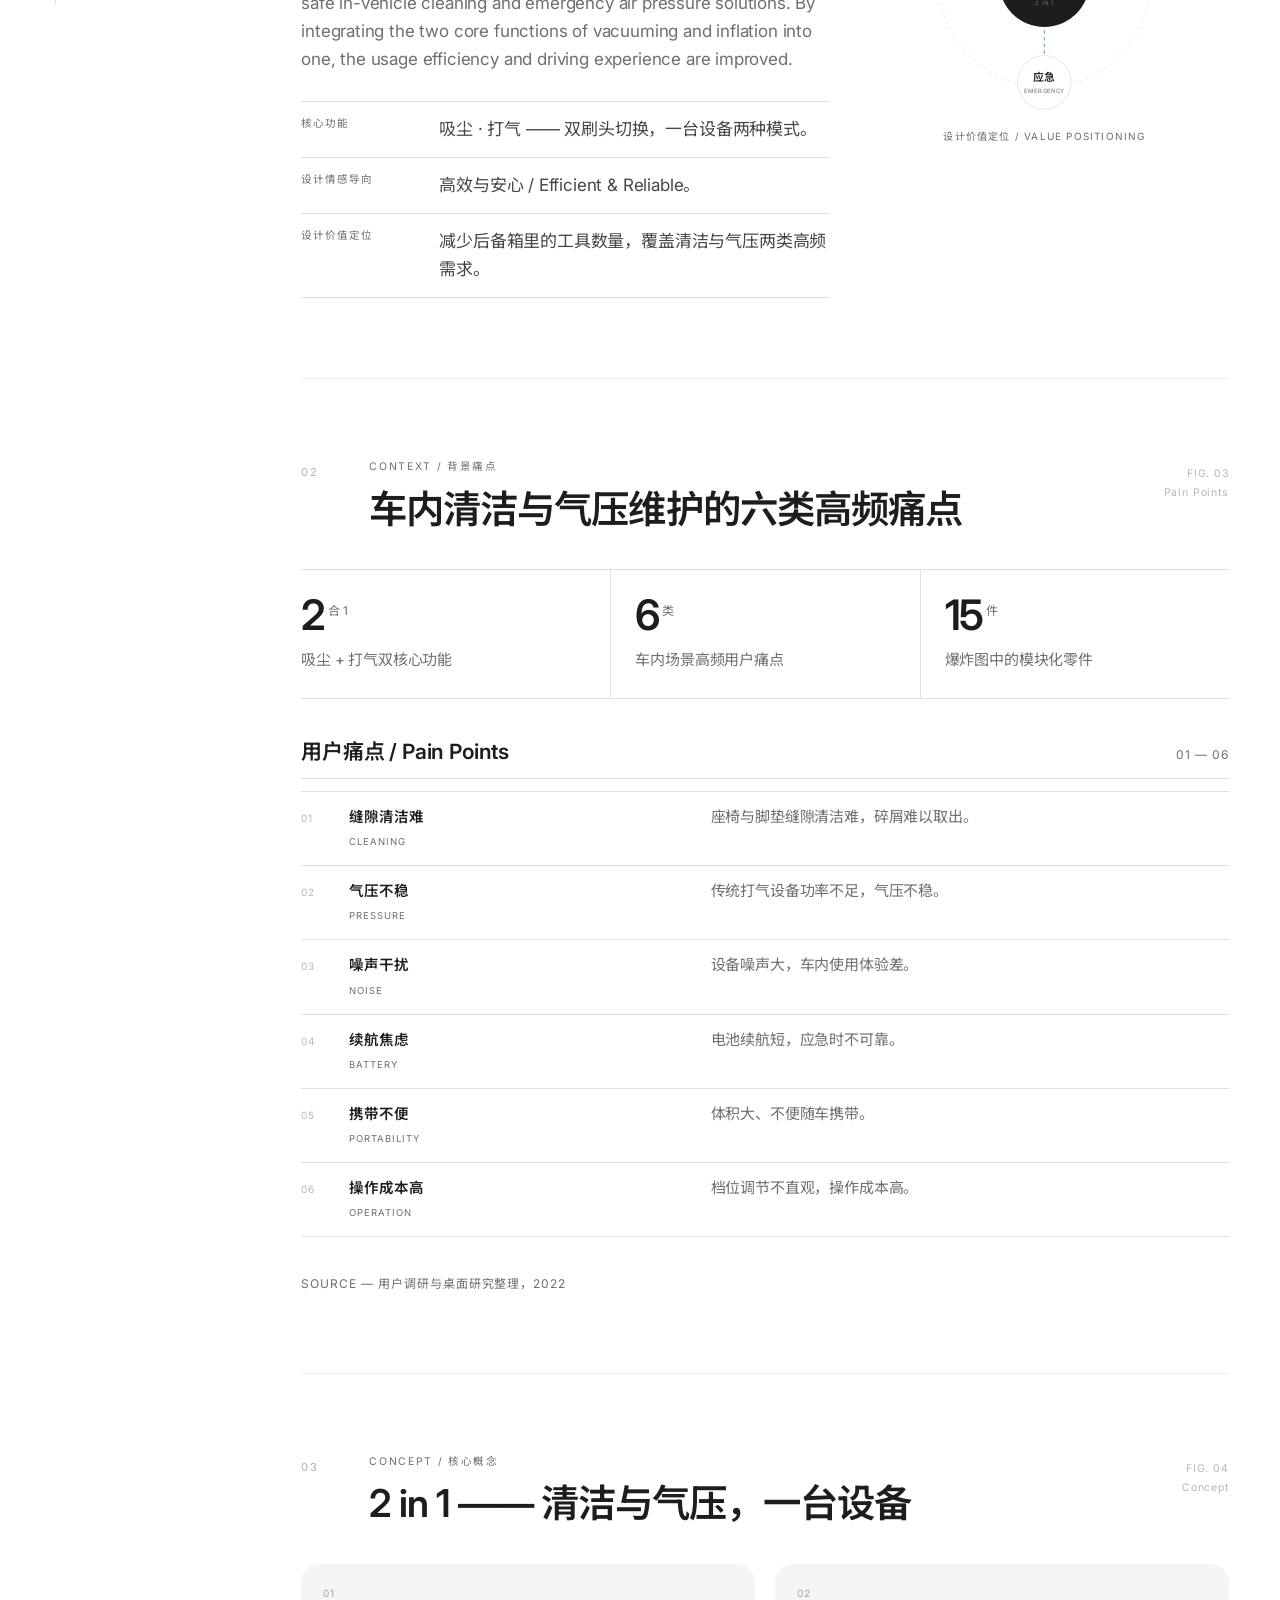
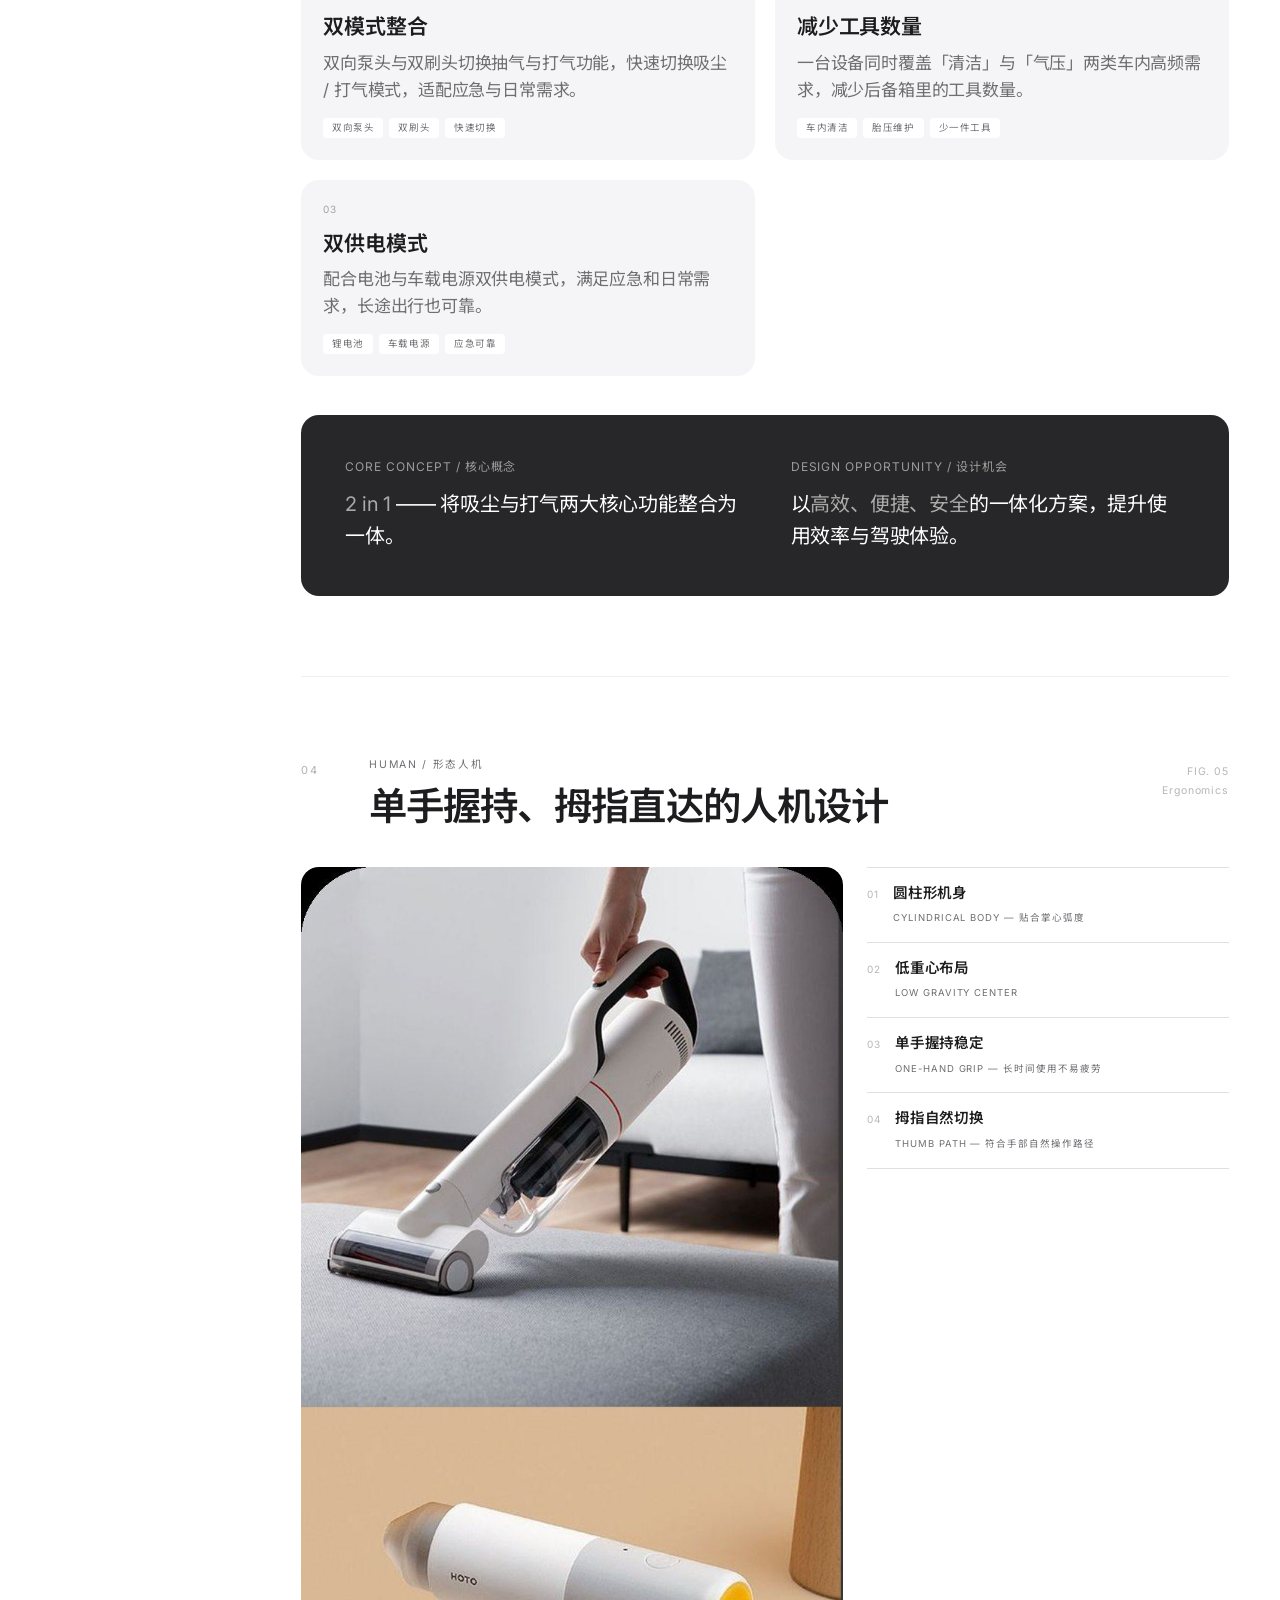
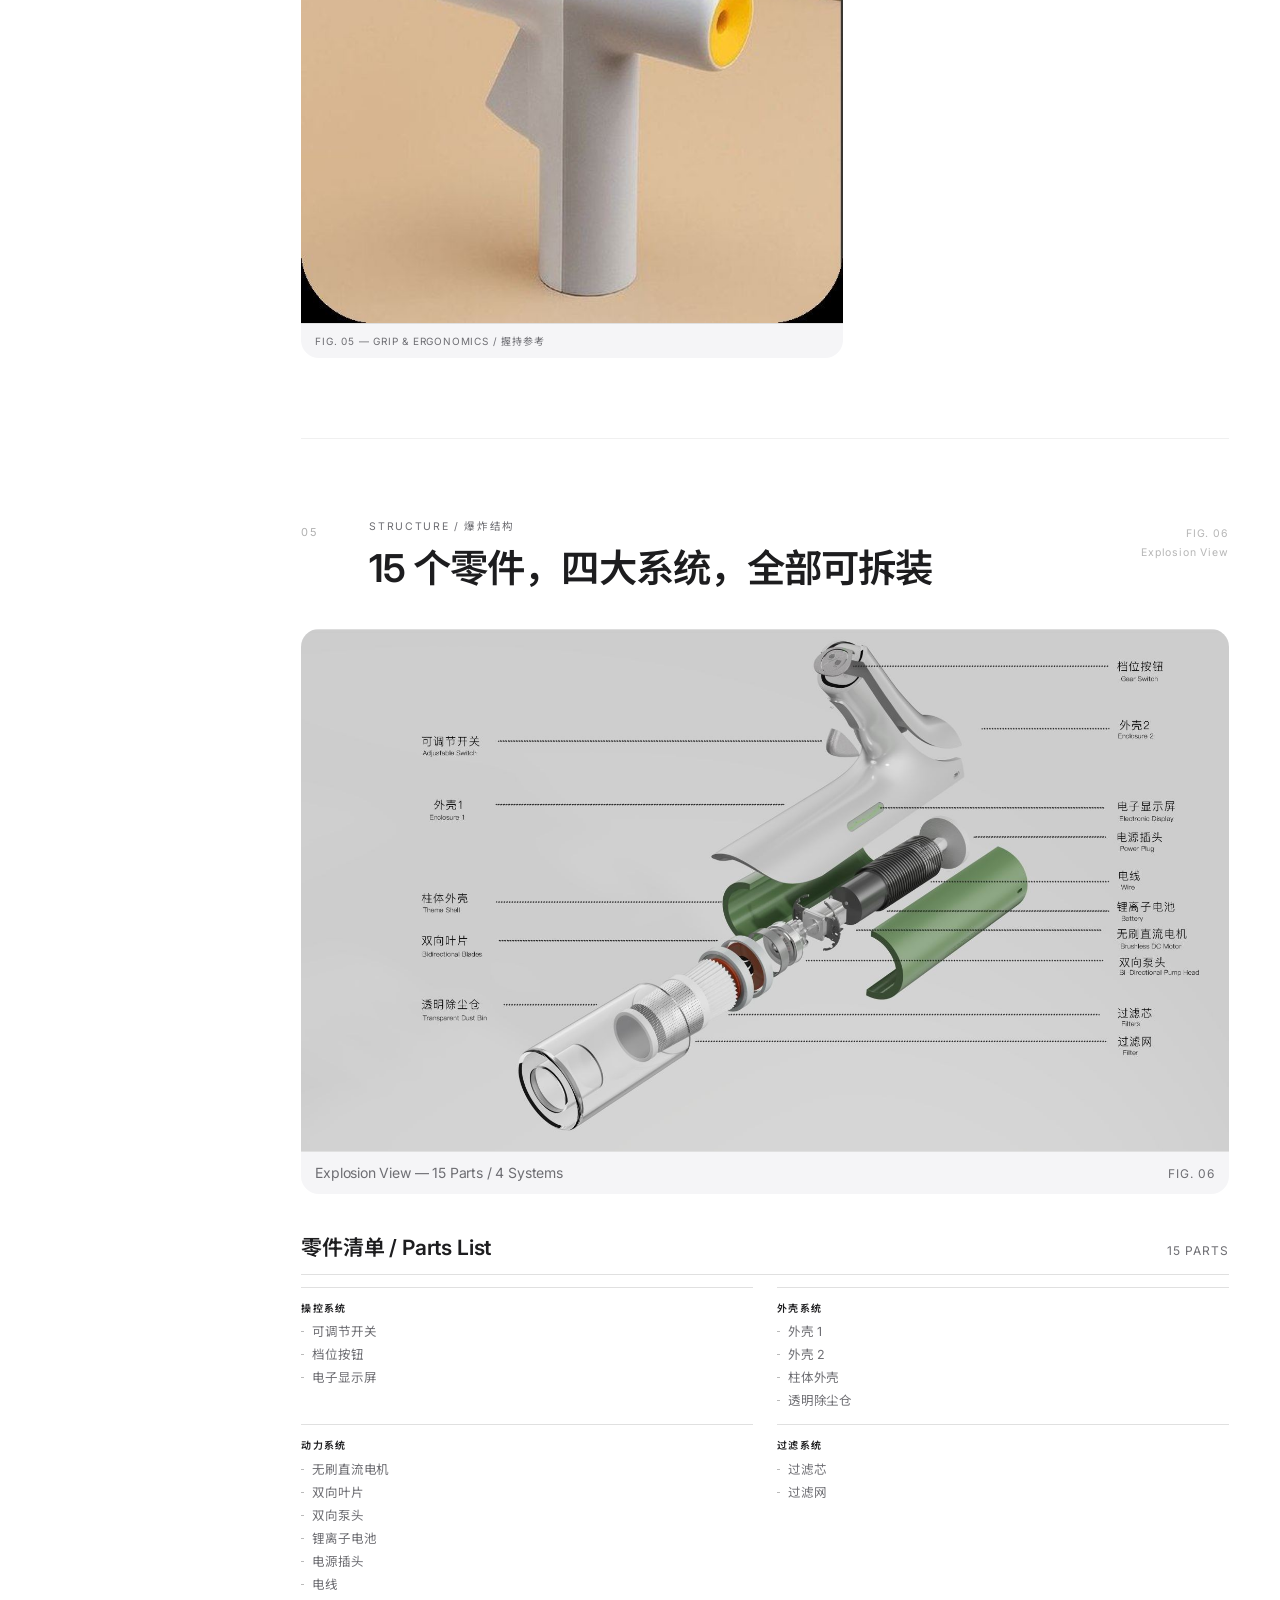
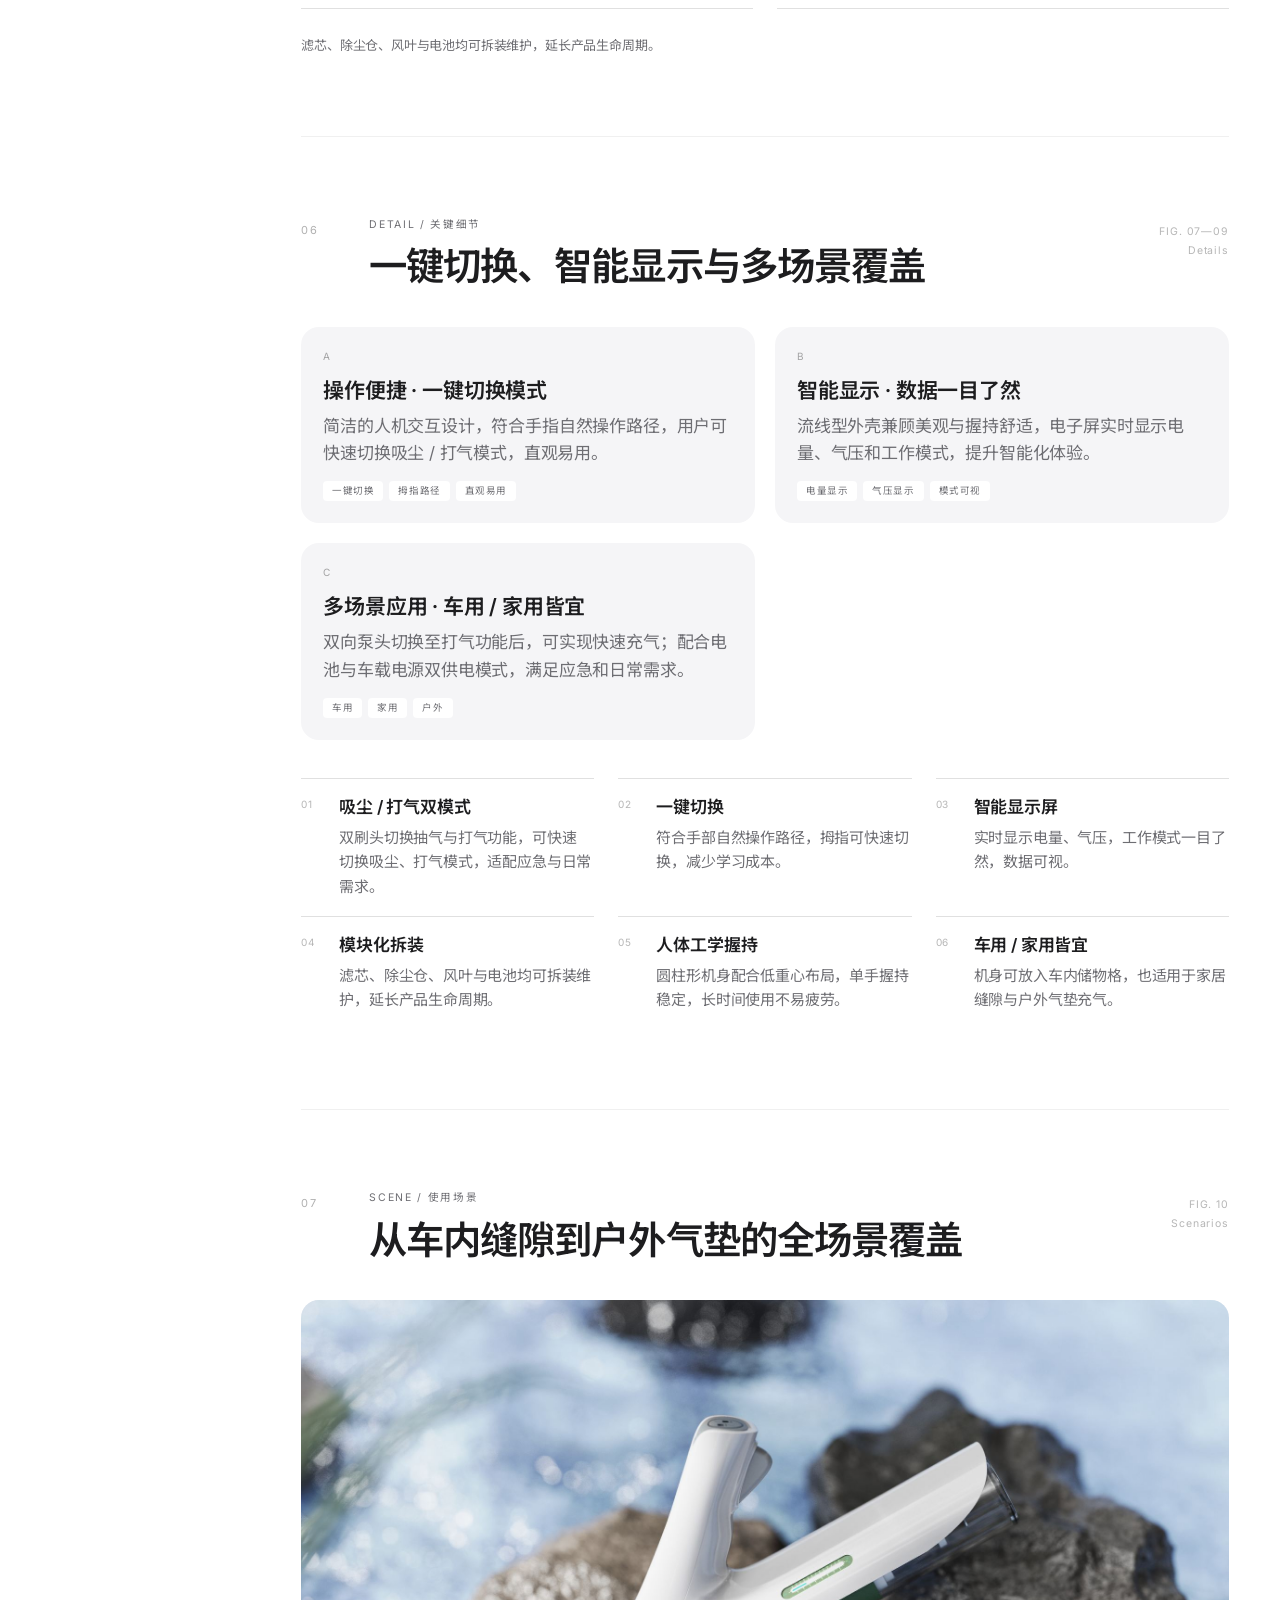
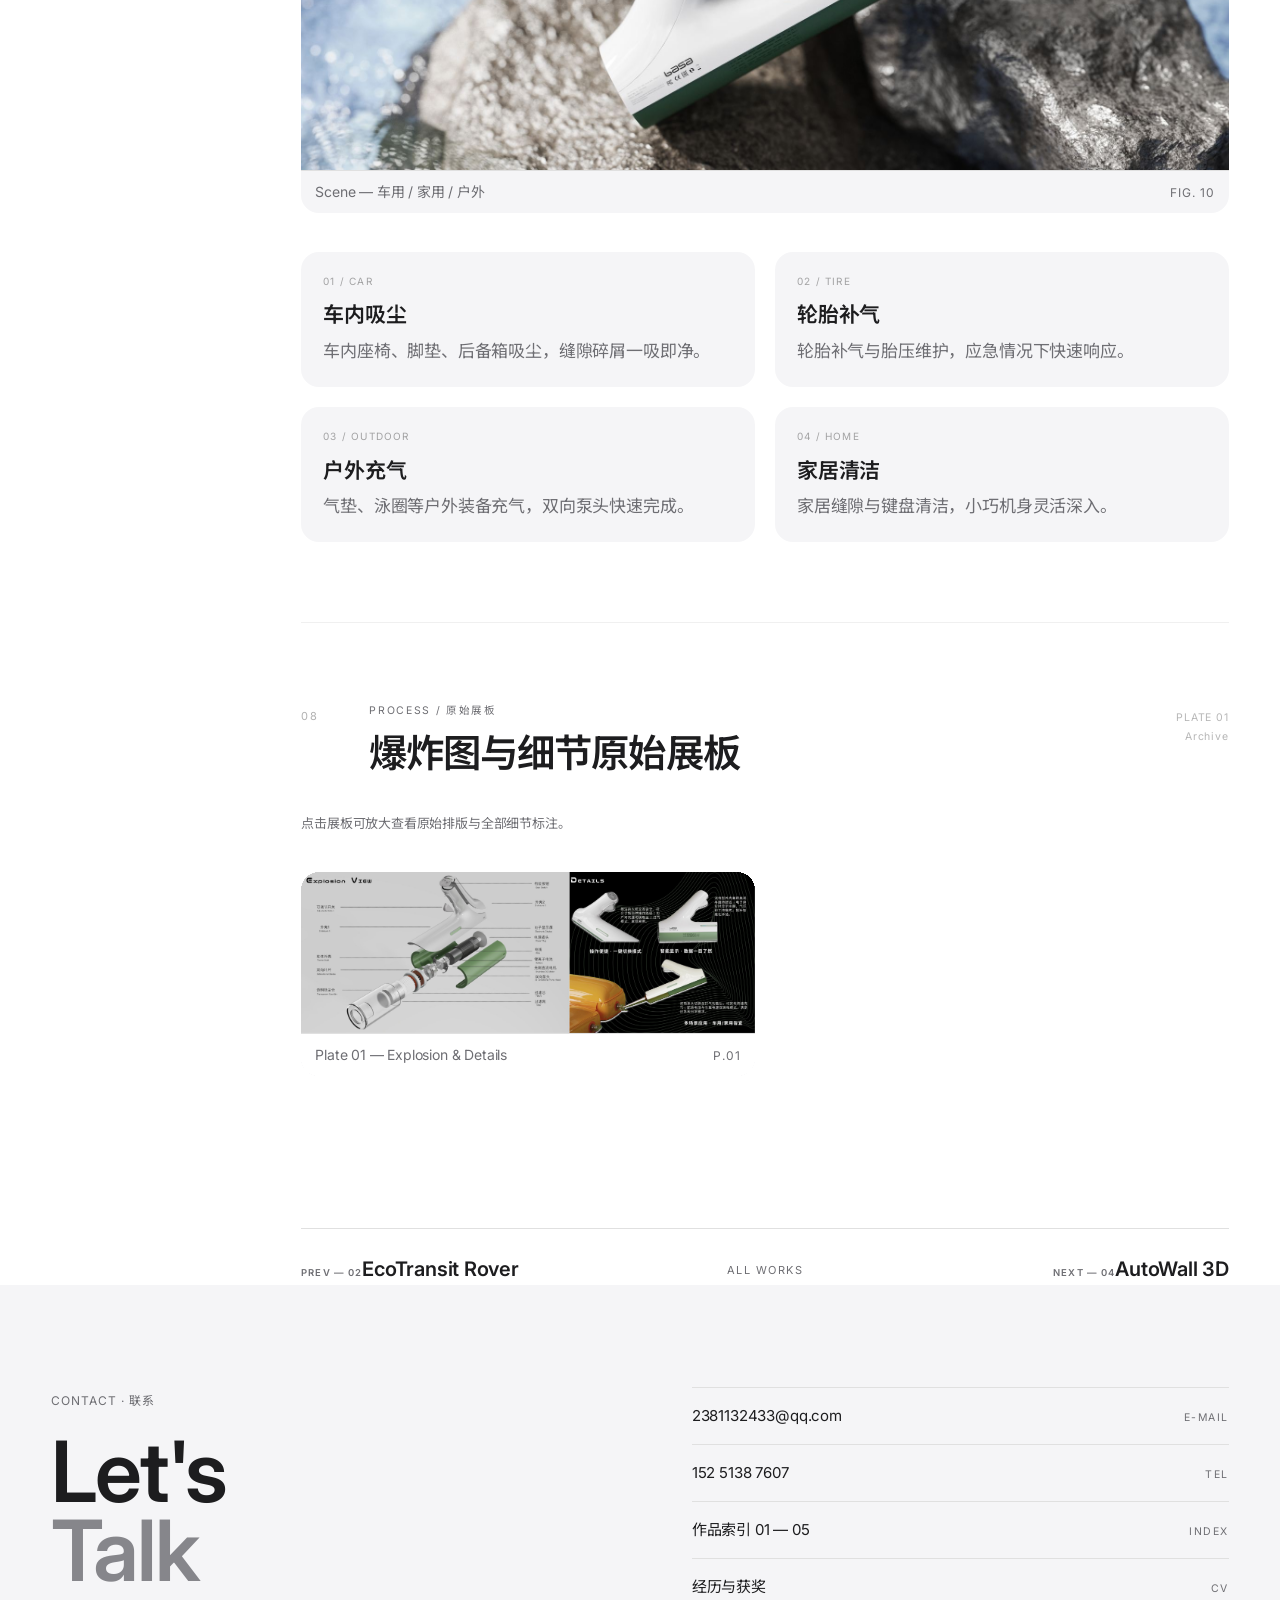
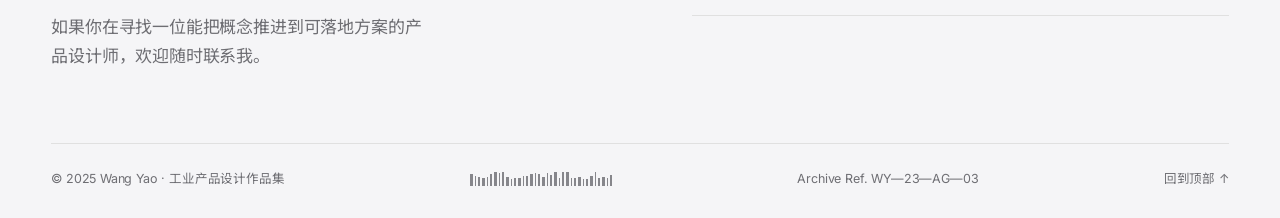
==== commit 2223bc3b: "Professional refresh: full-width Rover hero, interactive APP tabs, data charts, rail progress, dark " ====
--- a/work/air-guard.html
+++ b/work/air-guard.html
@@ -1,544 +1,553 @@
-<!DOCTYPE html>
-<html lang="zh-CN">
-<head>
-<meta charset="utf-8">
-<meta name="viewport" content="width=device-width, initial-scale=1">
-<title>Air Guard — 王瑶 WANG YAO</title>
-<meta name="description" content="Air Guard：吸尘打气一体设计，将吸尘与打气两大核心功能整合为一体，为车主提供高效、便捷、安全的车内清洁与应急气压解决方案。">
-<link rel="preconnect" href="https://fonts.googleapis.com">
-<link rel="preconnect" href="https://fonts.gstatic.com" crossorigin>
-<link href="https://fonts.googleapis.com/css2?family=Inter:wght@300;400;600;700&amp;family=Noto+Sans+SC:wght@300;400;600;700&amp;display=swap" rel="stylesheet">
-<link rel="icon" href="../favicon.svg" type="image/svg+xml">
-<link rel="stylesheet" href="../assets/css/site.css">
-</head>
-<body id="top">
-<div class="grain" aria-hidden="true"></div>
-<div class="proj-progress" aria-hidden="true"><i></i></div>
-
-<header class="nav" id="nav">
-  <div class="container nav__inner">
-    <a class="brand" href="../index.html">
-      <span class="brand__mark">WY</span>
-      <span class="brand__name">Wang Yao</span>
-    </a>
-    <nav class="nav__menu" id="menu">
-      <a href="../index.html#works">作品</a>
-      <a href="../index.html#approach">理念</a>
-      <a href="../index.html#about">关于</a>
-      <a href="../index.html#research">研究</a>
-      <a href="../index.html#contact">联系</a>
-    </nav>
-    <div class="nav__right">
-      <a class="btn btn--ghost" href="../index.html#works">全部作品 <span class="btn__arrow">↗</span></a>
-      <button class="nav__burger" id="burger" aria-label="打开菜单" aria-expanded="false">
-        <span></span><span></span>
-      </button>
-    </div>
-  </div>
-</header>
-
-<main class="proj container" style="--pc:#8AA6C8; --pc-ink:#4A6C90">
-
-  <!-- ================= HEAD ================= -->
-  <header class="proj-head">
-    <div class="proj-head__top">
-      <p class="eyebrow">Object Study — 03 / 05</p>
-      <p class="mono">2022 — 2023 · Nanjing Forestry University</p>
-    </div>
-
-    <div class="proj-head__main">
-      <div>
-        <h1 class="proj-title" data-split>Air<br>Guard</h1>
-        <p class="proj-sub">吸尘打气一体设计 · 车内清洁与应急气压解决方案</p>
-        <p class="proj-sub-en">Integrated design for vacuuming and inflating</p>
-        <ul class="proj-tags">
-          <li>车载清洁</li>
-          <li>应急打气</li>
-          <li>二合一</li>
-          <li>模块化</li>
-        </ul>
-      </div>
-
-      <div class="proj-meta">
-        <div class="proj-meta__row"><span>Year</span><b>2022 — 2023</b></div>
-        <div class="proj-meta__row"><span>Unit</span><b>南京林业大学</b></div>
-        <div class="proj-meta__row"><span>Type</span><b>产品设计 / 车载</b></div>
-        <div class="proj-meta__row"><span>Method</span><b>用户旅程 · 模块化 · 爆炸图</b></div>
-        <div class="proj-meta__foot">
-          <span class="barcode" aria-hidden="true"></span>
-          <span class="mono">Ref. WY—23—AG—03</span>
-        </div>
-      </div>
-    </div>
-  </header>
-
-  <!-- ================= HERO ================= -->
-  <figure class="proj-hero" data-drift>
-    <div class="proj-hero__frame pan" data-pan>
-      <img src="../assets/img/air-cover.jpg" alt="Air Guard 产品场景渲染" fetchpriority="high">
-      <div class="proj-hero__hud">
-        <span class="mono">Fig. 01 — Clean &amp; Inflate</span>
-        <span class="mono">2 in 1</span>
-      </div>
-    </div>
-    <figcaption class="proj-hero__cap">
-      <span>车内清洁与应急气压 / Clean &amp; Inflate</span>
-      <span>2 in 1</span>
-    </figcaption>
-  </figure>
-
-  <!-- mobile module index -->
-  <nav class="proj-index" aria-label="模块索引">
-    <a href="#m01">01 简介</a>
-    <a href="#m02">02 痛点</a>
-    <a href="#m03">03 概念</a>
-    <a href="#m04">04 人机</a>
-    <a href="#m05">05 结构</a>
-    <a href="#m06">06 细节</a>
-    <a href="#m07">07 场景</a>
-    <a href="#m08">08 展板</a>
-  </nav>
-
-  <div class="proj-body">
-
-    <!-- ================= RAIL ================= -->
-    <aside class="proj-rail">
-      <p class="rail__title mono">Index / 模块</p>
-      <nav class="rail">
-        <a href="#m01" class="is-active"><i>01</i><b>设计简介</b></a>
-        <a href="#m02"><i>02</i><b>背景痛点</b></a>
-        <a href="#m03"><i>03</i><b>核心概念</b></a>
-        <a href="#m04"><i>04</i><b>形态人机</b></a>
-        <a href="#m05"><i>05</i><b>爆炸结构</b></a>
-        <a href="#m06"><i>06</i><b>关键细节</b></a>
-        <a href="#m07"><i>07</i><b>使用场景</b></a>
-        <a href="#m08"><i>08</i><b>原始展板</b></a>
-      </nav>
-      <p class="rail__note mono">08 Modules<br>Scroll ↓</p>
-    </aside>
-
-    <article class="proj-main">
-
-      <!-- ============ 01 BRIEF ============ -->
-      <section class="mod" id="m01">
-        <header class="mod__head" data-reveal>
-          <span class="mod__no">01</span>
-          <div>
-            <p class="mod__kicker">Brief / 设计简介</p>
-            <h2 class="mod__title">为一台车准备的清洁与气压方案</h2>
-          </div>
-          <p class="mod__meta">FIG. 02<br>Design Statement</p>
-        </header>
-
-        <div class="mod__body g12">
-          <div class="c-7" data-reveal style="--d:80ms">
-            <p class="brief-lead">AirGuard 旨在为车主提供<em>高效、便捷、安全的车内清洁与应急气压解决方案</em>。通过将吸尘与打气两大核心功能整合为一体，提升了使用效率与驾驶体验。</p>
-            <p class="brief-en">AirGuard aims to provide car owners with efficient, convenient and safe in-vehicle cleaning and emergency air pressure solutions. By integrating the two core functions of vacuuming and inflation into one, the usage efficiency and driving experience are improved.</p>
-            <dl class="brief-rows">
-              <div>
-                <dt>核心功能</dt>
-                <dd>吸尘 · 打气 —— 双刷头切换，一台设备两种模式。</dd>
-              </div>
-              <div>
-                <dt>设计情感导向</dt>
-                <dd>高效与安心 / Efficient &amp; Reliable。</dd>
-              </div>
-              <div>
-                <dt>设计价值定位</dt>
-                <dd>减少后备箱里的工具数量，覆盖清洁与气压两类高频需求。</dd>
-              </div>
-            </dl>
-          </div>
-
-          <div class="c-5 vmap-wrap" data-reveal style="--d:180ms">
-            <svg class="vmap" viewBox="0 0 440 330" role="img" aria-label="设计价值定位：以 Air Guard 为中心，连接吸尘、打气与应急">
-              <circle cx="220" cy="168" r="126" fill="none" stroke="var(--line)" stroke-width="1" stroke-dasharray="3 5"/>
-              <g stroke="var(--accent)" stroke-width="1" stroke-dasharray="4 4" fill="none" opacity="0.85">
-                <path d="M186 128 L104 92"/>
-                <path d="M254 128 L336 92"/>
-                <path d="M220 218 L220 264"/>
-              </g>
-              <circle cx="220" cy="168" r="54" fill="var(--ink)"/>
-              <text class="vmap__core" x="220" y="164" text-anchor="middle" fill="var(--paper)">AIR</text>
-              <text class="vmap__core" x="220" y="178" text-anchor="middle" fill="var(--paper)">GUARD</text>
-              <text class="vmap__tiny" x="220" y="196" text-anchor="middle" fill="var(--accent-soft)">2 IN 1</text>
-
-              <g>
-                <circle cx="86" cy="78" r="32" fill="var(--white)" stroke="var(--line)"/>
-                <text class="vmap__name" x="86" y="76" text-anchor="middle">吸尘</text>
-                <text class="vmap__tiny" x="86" y="91" text-anchor="middle">VACUUM</text>
-              </g>
-              <g>
-                <circle cx="354" cy="78" r="32" fill="var(--white)" stroke="var(--line)"/>
-                <text class="vmap__name" x="354" y="76" text-anchor="middle">打气</text>
-                <text class="vmap__tiny" x="354" y="91" text-anchor="middle">INFLATE</text>
-              </g>
-              <g>
-                <circle cx="220" cy="288" r="32" fill="var(--white)" stroke="var(--line)"/>
-                <text class="vmap__name" x="220" y="286" text-anchor="middle">应急</text>
-                <text class="vmap__tiny" x="220" y="301" text-anchor="middle">EMERGENCY</text>
-              </g>
-              <text class="vmap__tiny" x="220" y="26" text-anchor="middle">车用 · 家用 / CAR · HOME</text>
-            </svg>
-            <p class="vmap__cap">设计价值定位 / Value Positioning</p>
-          </div>
-        </div>
-      </section>
-
-      <!-- ============ 02 PAIN POINTS ============ -->
-      <section class="mod" id="m02">
-        <header class="mod__head" data-reveal>
-          <span class="mod__no">02</span>
-          <div>
-            <p class="mod__kicker">Context / 背景痛点</p>
-            <h2 class="mod__title">车内清洁与气压维护的六类高频痛点</h2>
-          </div>
-          <p class="mod__meta">FIG. 03<br>Pain Points</p>
-        </header>
-
-        <div class="mod__body">
-          <div class="metrics" data-reveal>
-            <div class="metric">
-              <b><span data-count="2">02</span><sup>合 1</sup></b>
-              <span>吸尘 + 打气双核心功能</span>
-            </div>
-            <div class="metric">
-              <b><span data-count="6">06</span><sup>类</sup></b>
-              <span>车内场景高频用户痛点</span>
-            </div>
-            <div class="metric">
-              <b><span data-count="15">15</span><sup>件</sup></b>
-              <span>爆炸图中的模块化零件</span>
-            </div>
-          </div>
-
-          <div class="tl-block">
-            <div class="tl-head">
-              <h3>用户痛点 / Pain Points</h3>
-              <span class="mono">01 — 06</span>
-            </div>
-            <ol class="layers">
-              <li class="layer">
-                <i>01</i>
-                <div><b>缝隙清洁难</b><span>Cleaning</span></div>
-                <p>座椅与脚垫缝隙清洁难，碎屑难以取出。</p>
-              </li>
-              <li class="layer">
-                <i>02</i>
-                <div><b>气压不稳</b><span>Pressure</span></div>
-                <p>传统打气设备功率不足，气压不稳。</p>
-              </li>
-              <li class="layer">
-                <i>03</i>
-                <div><b>噪声干扰</b><span>Noise</span></div>
-                <p>设备噪声大，车内使用体验差。</p>
-              </li>
-              <li class="layer">
-                <i>04</i>
-                <div><b>续航焦虑</b><span>Battery</span></div>
-                <p>电池续航短，应急时不可靠。</p>
-              </li>
-              <li class="layer">
-                <i>05</i>
-                <div><b>携带不便</b><span>Portability</span></div>
-                <p>体积大、不便随车携带。</p>
-              </li>
-              <li class="layer">
-                <i>06</i>
-                <div><b>操作成本高</b><span>Operation</span></div>
-                <p>档位调节不直观，操作成本高。</p>
-              </li>
-            </ol>
-          </div>
-          <p class="source mono" data-reveal>Source — 用户调研与桌面研究整理，2022</p>
-        </div>
-      </section>
-
-      <!-- ============ 03 CONCEPT ============ -->
-      <section class="mod" id="m03">
-        <header class="mod__head" data-reveal>
-          <span class="mod__no">03</span>
-          <div>
-            <p class="mod__kicker">Concept / 核心概念</p>
-            <h2 class="mod__title">2 in 1 —— 清洁与气压，一台设备</h2>
-          </div>
-          <p class="mod__meta">FIG. 04<br>Concept</p>
-        </header>
-
-        <div class="mod__body">
-          <div class="form-cards">
-            <div class="form-card" data-reveal style="--d:0ms">
-              <em>01</em>
-              <h4>双模式整合</h4>
-              <p>双向泵头与双刷头切换抽气与打气功能，快速切换吸尘 / 打气模式，适配应急与日常需求。</p>
-              <ul><li>双向泵头</li><li>双刷头</li><li>快速切换</li></ul>
-            </div>
-            <div class="form-card" data-reveal style="--d:90ms">
-              <em>02</em>
-              <h4>减少工具数量</h4>
-              <p>一台设备同时覆盖「清洁」与「气压」两类车内高频需求，减少后备箱里的工具数量。</p>
-              <ul><li>车内清洁</li><li>胎压维护</li><li>少一件工具</li></ul>
-            </div>
-            <div class="form-card" data-reveal style="--d:180ms">
-              <em>03</em>
-              <h4>双供电模式</h4>
-              <p>配合电池与车载电源双供电模式，满足应急和日常需求，长途出行也可靠。</p>
-              <ul><li>锂电池</li><li>车载电源</li><li>应急可靠</li></ul>
-            </div>
-          </div>
-
-          <div class="insight-band" data-reveal>
-            <div>
-              <span class="insight-band__k mono">Core Concept / 核心概念</span>
-              <p><em>2 in 1</em> —— 将吸尘与打气两大核心功能整合为一体。</p>
-            </div>
-            <div>
-              <span class="insight-band__k mono">Design Opportunity / 设计机会</span>
-              <p>以<em>高效、便捷、安全</em>的一体化方案，提升使用效率与驾驶体验。</p>
-            </div>
-          </div>
-        </div>
-      </section>
-
-      <!-- ============ 04 HUMAN ============ -->
-      <section class="mod" id="m04">
-        <header class="mod__head" data-reveal>
-          <span class="mod__no">04</span>
-          <div>
-            <p class="mod__kicker">Human / 形态人机</p>
-            <h2 class="mod__title">单手握持、拇指直达的人机设计</h2>
-          </div>
-          <p class="mod__meta">FIG. 05<br>Ergonomics</p>
-        </header>
-
-        <div class="mod__body">
-          <div class="mood" style="margin-top:0;padding-top:0;border-top:0">
-            <figure class="mood__fig" data-pan>
-              <img src="../assets/img/air-grip.jpg" alt="Air Guard 握持与人机参考：手持设备形态与操作路径" loading="lazy">
-              <figcaption class="mono">Fig. 05 — Grip &amp; Ergonomics / 握持参考</figcaption>
-            </figure>
-            <ul class="mood__themes">
-              <li><em>01</em><div><b>圆柱形机身</b><span>Cylindrical Body — 贴合掌心弧度</span></div></li>
-              <li><em>02</em><div><b>低重心布局</b><span>Low Gravity Center</span></div></li>
-              <li><em>03</em><div><b>单手握持稳定</b><span>One-hand Grip — 长时间使用不易疲劳</span></div></li>
-              <li><em>04</em><div><b>拇指自然切换</b><span>Thumb Path — 符合手部自然操作路径</span></div></li>
-            </ul>
-          </div>
-        </div>
-      </section>
-
-      <!-- ============ 05 STRUCTURE ============ -->
-      <section class="mod" id="m05">
-        <header class="mod__head" data-reveal>
-          <span class="mod__no">05</span>
-          <div>
-            <p class="mod__kicker">Structure / 爆炸结构</p>
-            <h2 class="mod__title">15 个零件，四大系统，全部可拆装</h2>
-          </div>
-          <p class="mod__meta">FIG. 06<br>Explosion View</p>
-        </header>
-
-        <div class="mod__body">
-          <figure class="form-strip" data-pan>
-            <img src="../assets/img/air-explode.jpg" alt="Air Guard 爆炸图：15 个零件的模块化拆解" loading="lazy">
-            <figcaption class="proj-cap">
-              <span>Explosion View — 15 Parts / 4 Systems</span>
-              <span class="mono">Fig. 06</span>
-            </figcaption>
-          </figure>
-
-          <div class="tl-block">
-            <div class="tl-head">
-              <h3>零件清单 / Parts List</h3>
-              <span class="mono">15 Parts</span>
-            </div>
-            <div class="w2h">
-              <div class="w2h__cell">
-                <b>操控系统</b>
-                <ul><li>可调节开关</li><li>档位按钮</li><li>电子显示屏</li></ul>
-              </div>
-              <div class="w2h__cell">
-                <b>外壳系统</b>
-                <ul><li>外壳 1</li><li>外壳 2</li><li>柱体外壳</li><li>透明除尘仓</li></ul>
-              </div>
-              <div class="w2h__cell">
-                <b>动力系统</b>
-                <ul><li>无刷直流电机</li><li>双向叶片</li><li>双向泵头</li><li>锂离子电池</li><li>电源插头</li><li>电线</li></ul>
-              </div>
-              <div class="w2h__cell">
-                <b>过滤系统</b>
-                <ul><li>过滤芯</li><li>过滤网</li></ul>
-              </div>
-            </div>
-            <p class="plates-note" data-reveal style="margin-top:14px">滤芯、除尘仓、风叶与电池均可拆装维护，延长产品生命周期。</p>
-          </div>
-        </div>
-      </section>
-
-      <!-- ============ 06 DETAIL ============ -->
-      <section class="mod" id="m06">
-        <header class="mod__head" data-reveal>
-          <span class="mod__no">06</span>
-          <div>
-            <p class="mod__kicker">Detail / 关键细节</p>
-            <h2 class="mod__title">一键切换、智能显示与多场景覆盖</h2>
-          </div>
-          <p class="mod__meta">FIG. 07—09<br>Details</p>
-        </header>
-
-        <div class="mod__body">
-          <div class="form-cards">
-            <div class="form-card" data-reveal style="--d:0ms">
-              <em>A</em>
-              <h4>操作便捷 · 一键切换模式</h4>
-              <p>简洁的人机交互设计，符合手指自然操作路径，用户可快速切换吸尘 / 打气模式，直观易用。</p>
-              <ul><li>一键切换</li><li>拇指路径</li><li>直观易用</li></ul>
-            </div>
-            <div class="form-card" data-reveal style="--d:90ms">
-              <em>B</em>
-              <h4>智能显示 · 数据一目了然</h4>
-              <p>流线型外壳兼顾美观与握持舒适，电子屏实时显示电量、气压和工作模式，提升智能化体验。</p>
-              <ul><li>电量显示</li><li>气压显示</li><li>模式可视</li></ul>
-            </div>
-            <div class="form-card" data-reveal style="--d:180ms">
-              <em>C</em>
-              <h4>多场景应用 · 车用 / 家用皆宜</h4>
-              <p>双向泵头切换至打气功能后，可实现快速充气；配合电池与车载电源双供电模式，满足应急和日常需求。</p>
-              <ul><li>车用</li><li>家用</li><li>户外</li></ul>
-            </div>
-          </div>
-
-          <div class="details-grid">
-            <div class="d-item" data-reveal style="--d:0ms">
-              <i>01</i>
-              <div><h4>吸尘 / 打气双模式</h4><p>双刷头切换抽气与打气功能，可快速切换吸尘、打气模式，适配应急与日常需求。</p></div>
-            </div>
-            <div class="d-item" data-reveal style="--d:60ms">
-              <i>02</i>
-              <div><h4>一键切换</h4><p>符合手部自然操作路径，拇指可快速切换，减少学习成本。</p></div>
-            </div>
-            <div class="d-item" data-reveal style="--d:120ms">
-              <i>03</i>
-              <div><h4>智能显示屏</h4><p>实时显示电量、气压，工作模式一目了然，数据可视。</p></div>
-            </div>
-            <div class="d-item" data-reveal style="--d:180ms">
-              <i>04</i>
-              <div><h4>模块化拆装</h4><p>滤芯、除尘仓、风叶与电池均可拆装维护，延长产品生命周期。</p></div>
-            </div>
-            <div class="d-item" data-reveal style="--d:240ms">
-              <i>05</i>
-              <div><h4>人体工学握持</h4><p>圆柱形机身配合低重心布局，单手握持稳定，长时间使用不易疲劳。</p></div>
-            </div>
-            <div class="d-item" data-reveal style="--d:300ms">
-              <i>06</i>
-              <div><h4>车用 / 家用皆宜</h4><p>机身可放入车内储物格，也适用于家居缝隙与户外气垫充气。</p></div>
-            </div>
-          </div>
-        </div>
-      </section>
-
-      <!-- ============ 07 SCENE ============ -->
-      <section class="mod" id="m07">
-        <header class="mod__head" data-reveal>
-          <span class="mod__no">07</span>
-          <div>
-            <p class="mod__kicker">Scene / 使用场景</p>
-            <h2 class="mod__title">从车内缝隙到户外气垫的全场景覆盖</h2>
-          </div>
-          <p class="mod__meta">FIG. 10<br>Scenarios</p>
-        </header>
-
-        <div class="mod__body">
-          <figure class="scene-strip" data-pan>
-            <img src="../assets/img/air-cover.jpg" alt="Air Guard 户外使用场景渲染" loading="lazy">
-            <figcaption class="proj-cap">
-              <span>Scene — 车用 / 家用 / 户外</span>
-              <span class="mono">Fig. 10</span>
-            </figcaption>
-          </figure>
-
-          <div class="scene-cards">
-            <div class="scene-card" data-reveal style="--d:0ms">
-              <em>01 / CAR</em>
-              <h4>车内吸尘</h4>
-              <p>车内座椅、脚垫、后备箱吸尘，缝隙碎屑一吸即净。</p>
-            </div>
-            <div class="scene-card" data-reveal style="--d:90ms">
-              <em>02 / TIRE</em>
-              <h4>轮胎补气</h4>
-              <p>轮胎补气与胎压维护，应急情况下快速响应。</p>
-            </div>
-            <div class="scene-card" data-reveal style="--d:180ms">
-              <em>03 / OUTDOOR</em>
-              <h4>户外充气</h4>
-              <p>气垫、泳圈等户外装备充气，双向泵头快速完成。</p>
-            </div>
-            <div class="scene-card" data-reveal style="--d:270ms">
-              <em>04 / HOME</em>
-              <h4>家居清洁</h4>
-              <p>家居缝隙与键盘清洁，小巧机身灵活深入。</p>
-            </div>
-          </div>
-        </div>
-      </section>
-
-      <!-- ============ 08 PLATES ============ -->
-      <section class="mod" id="m08">
-        <header class="mod__head" data-reveal>
-          <span class="mod__no">08</span>
-          <div>
-            <p class="mod__kicker">Process / 原始展板</p>
-            <h2 class="mod__title">爆炸图与细节原始展板</h2>
-          </div>
-          <p class="mod__meta">PLATE 01<br>Archive</p>
-        </header>
-
-        <div class="mod__body">
-          <p class="plates-note" data-reveal>点击展板可放大查看原始排版与全部细节标注。</p>
-          <div class="plates">
-            <figure class="plate" data-pan data-zoom>
-              <img src="../assets/img/spread-air.jpg" alt="Air Guard 爆炸图与细节原始展板" loading="lazy">
-              <figcaption class="proj-cap"><span>Plate 01 — Explosion &amp; Details</span><span class="mono">P.01</span></figcaption>
-            </figure>
-          </div>
-        </div>
-      </section>
-
-      <nav class="study__nav">
-        <a href="ecotransit-rover.html"><span><span class="dir">Prev — 02</span>EcoTransit Rover</span></a>
-        <a class="center" href="../index.html#works">All Works</a>
-        <a href="autowall-3d.html" style="justify-content:flex-end;text-align:right"><span><span class="dir">Next — 04</span>AutoWall 3D</span></a>
-      </nav>
-
-    </article>
-  </div>
-</main>
-
-<footer class="footer">
-  <div class="container">
-    <div class="footer__top">
-      <div>
-        <p class="eyebrow">Contact · 联系</p>
-        <h2 class="footer__title">Let's<br><span>Talk</span></h2>
-        <p class="footer__note">如果你在寻找一位能把概念推进到可落地方案的产品设计师，欢迎随时联系我。</p>
-      </div>
-      <div class="footer__links">
-        <a href="mailto:2381132433@qq.com"><span>2381132433@qq.com</span><span class="k">E-mail</span></a>
-        <a href="tel:15251387607"><span>152 5138 7607</span><span class="k">Tel</span></a>
-        <a href="../index.html#works"><span>作品索引 01 — 05</span><span class="k">Index</span></a>
-        <a href="../index.html#about"><span>经历与获奖</span><span class="k">CV</span></a>
-      </div>
-    </div>
-    <div class="footer__bottom">
-      <span>© 2025 Wang Yao · 工业产品设计作品集</span>
-      <span class="barcode" aria-hidden="true"></span>
-      <span>Archive Ref. WY—23—AG—03</span>
-      <a href="#top">回到顶部 ↑</a>
-    </div>
-  </div>
-</footer>
-
-<div class="lightbox" id="lightbox" aria-hidden="true"><img alt=""></div>
-<script src="../assets/js/site.js"></script>
-</body>
-</html>
+<!DOCTYPE html>
+<html lang="zh-CN">
+<head>
+<meta charset="utf-8">
+<meta name="viewport" content="width=device-width, initial-scale=1">
+<title>Air Guard — 王瑶 WANG YAO</title>
+<meta name="description" content="Air Guard：吸尘打气一体设计，将吸尘与打气两大核心功能整合为一体，为车主提供高效、便捷、安全的车内清洁与应急气压解决方案。">
+<link rel="preconnect" href="https://fonts.googleapis.com">
+<link rel="preconnect" href="https://fonts.gstatic.com" crossorigin>
+<link href="https://fonts.googleapis.com/css2?family=Inter:wght@300;400;600;700&amp;family=Noto+Sans+SC:wght@300;400;600;700&amp;display=swap" rel="stylesheet">
+<link rel="icon" href="../favicon.svg" type="image/svg+xml">
+<link rel="stylesheet" href="../assets/css/site.css">
+</head>
+<body id="top">
+<div class="grain" aria-hidden="true"></div>
+<div class="proj-progress" aria-hidden="true"><i></i></div>
+
+<header class="nav" id="nav">
+  <div class="container nav__inner">
+    <a class="brand" href="../index.html">
+      <span class="brand__mark">
+        <svg viewBox="0 0 32 32" aria-hidden="true">
+          <path class="brand-mark" d="M6 7h20v18H6z" opacity="0"/>
+          <polyline class="brand-wire" points="4,7 10,22 16,12 22,22 28,7"/>
+          <path class="brand-wire" d="M19 12c0-3 2-5 5-5s5 2 5 5-2 5-5 5"/>
+        </svg>
+      </span>
+      <span class="brand__name">Wang Yao</span>
+    </a>
+    <nav class="nav__menu" id="menu">
+      <a href="../index.html#works">作品</a>
+      <a href="../index.html#approach">理念</a>
+      <a href="../index.html#about">关于</a>
+      <a href="../index.html#research">研究</a>
+      <a href="../index.html#contact">联系</a>
+    </nav>
+    <div class="nav__right">
+      <button class="theme-toggle" id="themeToggle" aria-label="切换深色模式">
+        <svg viewBox="0 0 24 24" fill="none" stroke="currentColor" stroke-width="2" stroke-linecap="round" stroke-linejoin="round"><circle cx="12" cy="12" r="4"/><path d="M12 2v2M12 20v2M4.93 4.93l1.41 1.41M17.66 17.66l1.41 1.41M2 12h2M20 12h2M4.93 19.07l1.41-1.41M17.66 6.34l1.41-1.41"/></svg>
+      </button>
+      <a class="btn btn--ghost" href="../index.html#works">全部作品 <span class="btn__arrow">↗</span></a>
+      <button class="nav__burger" id="burger" aria-label="打开菜单" aria-expanded="false">
+        <span></span><span></span>
+      </button>
+    </div>
+  </div>
+</header>
+
+<main class="proj container" style="--pc:#8AA6C8; --pc-ink:#4A6C90">
+
+  <!-- ================= HEAD ================= -->
+  <header class="proj-head">
+    <div class="proj-head__top">
+      <p class="eyebrow">Object Study — 03 / 05</p>
+      <p class="mono">2022 — 2023 · Nanjing Forestry University</p>
+    </div>
+
+    <div class="proj-head__main">
+      <div>
+        <h1 class="proj-title" data-split>Air<br>Guard</h1>
+        <p class="proj-sub">吸尘打气一体设计 · 车内清洁与应急气压解决方案</p>
+        <p class="proj-sub-en">Integrated design for vacuuming and inflating</p>
+        <ul class="proj-tags">
+          <li>车载清洁</li>
+          <li>应急打气</li>
+          <li>二合一</li>
+          <li>模块化</li>
+        </ul>
+      </div>
+
+      <div class="proj-meta">
+        <div class="proj-meta__row"><span>Year</span><b>2022 — 2023</b></div>
+        <div class="proj-meta__row"><span>Unit</span><b>南京林业大学</b></div>
+        <div class="proj-meta__row"><span>Type</span><b>产品设计 / 车载</b></div>
+        <div class="proj-meta__row"><span>Method</span><b>用户旅程 · 模块化 · 爆炸图</b></div>
+        <div class="proj-meta__foot">
+          <span class="barcode" aria-hidden="true"></span>
+          <span class="mono">Ref. WY—23—AG—03</span>
+        </div>
+      </div>
+    </div>
+  </header>
+
+  <!-- ================= HERO ================= -->
+  <figure class="proj-hero" data-drift>
+    <div class="proj-hero__frame pan" data-pan>
+      <img src="../assets/img/air-cover.jpg" alt="Air Guard 产品场景渲染" fetchpriority="high">
+      <div class="proj-hero__hud">
+        <span class="mono">Fig. 01 — Clean &amp; Inflate</span>
+        <span class="mono">2 in 1</span>
+      </div>
+    </div>
+    <figcaption class="proj-hero__cap">
+      <span>车内清洁与应急气压 / Clean &amp; Inflate</span>
+      <span>2 in 1</span>
+    </figcaption>
+  </figure>
+
+  <!-- mobile module index -->
+  <nav class="proj-index" aria-label="模块索引">
+    <a href="#m01">01 简介</a>
+    <a href="#m02">02 痛点</a>
+    <a href="#m03">03 概念</a>
+    <a href="#m04">04 人机</a>
+    <a href="#m05">05 结构</a>
+    <a href="#m06">06 细节</a>
+    <a href="#m07">07 场景</a>
+    <a href="#m08">08 展板</a>
+  </nav>
+
+  <div class="proj-body">
+
+    <!-- ================= RAIL ================= -->
+    <aside class="proj-rail">
+      <p class="rail__title mono">Index / 模块</p>
+      <nav class="rail">
+        <a href="#m01" class="is-active"><i>01</i><b>设计简介</b></a>
+        <a href="#m02"><i>02</i><b>背景痛点</b></a>
+        <a href="#m03"><i>03</i><b>核心概念</b></a>
+        <a href="#m04"><i>04</i><b>形态人机</b></a>
+        <a href="#m05"><i>05</i><b>爆炸结构</b></a>
+        <a href="#m06"><i>06</i><b>关键细节</b></a>
+        <a href="#m07"><i>07</i><b>使用场景</b></a>
+        <a href="#m08"><i>08</i><b>原始展板</b></a>
+      </nav>
+      <p class="rail__note mono">08 Modules<br>Scroll ↓</p>
+    </aside>
+
+    <article class="proj-main">
+
+      <!-- ============ 01 BRIEF ============ -->
+      <section class="mod" id="m01">
+        <header class="mod__head" data-reveal>
+          <span class="mod__no">01</span>
+          <div>
+            <p class="mod__kicker">Brief / 设计简介</p>
+            <h2 class="mod__title">为一台车准备的清洁与气压方案</h2>
+          </div>
+          <p class="mod__meta">FIG. 02<br>Design Statement</p>
+        </header>
+
+        <div class="mod__body g12">
+          <div class="c-7" data-reveal style="--d:80ms">
+            <p class="brief-lead">AirGuard 旨在为车主提供<em>高效、便捷、安全的车内清洁与应急气压解决方案</em>。通过将吸尘与打气两大核心功能整合为一体，提升了使用效率与驾驶体验。</p>
+            <p class="brief-en">AirGuard aims to provide car owners with efficient, convenient and safe in-vehicle cleaning and emergency air pressure solutions. By integrating the two core functions of vacuuming and inflation into one, the usage efficiency and driving experience are improved.</p>
+            <dl class="brief-rows">
+              <div>
+                <dt>核心功能</dt>
+                <dd>吸尘 · 打气 —— 双刷头切换，一台设备两种模式。</dd>
+              </div>
+              <div>
+                <dt>设计情感导向</dt>
+                <dd>高效与安心 / Efficient &amp; Reliable。</dd>
+              </div>
+              <div>
+                <dt>设计价值定位</dt>
+                <dd>减少后备箱里的工具数量，覆盖清洁与气压两类高频需求。</dd>
+              </div>
+            </dl>
+          </div>
+
+          <div class="c-5 vmap-wrap" data-reveal style="--d:180ms">
+            <svg class="vmap" viewBox="0 0 440 330" role="img" aria-label="设计价值定位：以 Air Guard 为中心，连接吸尘、打气与应急">
+              <circle cx="220" cy="168" r="126" fill="none" stroke="var(--line)" stroke-width="1" stroke-dasharray="3 5"/>
+              <g stroke="var(--accent)" stroke-width="1" stroke-dasharray="4 4" fill="none" opacity="0.85">
+                <path d="M186 128 L104 92"/>
+                <path d="M254 128 L336 92"/>
+                <path d="M220 218 L220 264"/>
+              </g>
+              <circle cx="220" cy="168" r="54" fill="var(--ink)"/>
+              <text class="vmap__core" x="220" y="164" text-anchor="middle" fill="var(--paper)">AIR</text>
+              <text class="vmap__core" x="220" y="178" text-anchor="middle" fill="var(--paper)">GUARD</text>
+              <text class="vmap__tiny" x="220" y="196" text-anchor="middle" fill="var(--accent-soft)">2 IN 1</text>
+
+              <g>
+                <circle cx="86" cy="78" r="32" fill="var(--white)" stroke="var(--line)"/>
+                <text class="vmap__name" x="86" y="76" text-anchor="middle">吸尘</text>
+                <text class="vmap__tiny" x="86" y="91" text-anchor="middle">VACUUM</text>
+              </g>
+              <g>
+                <circle cx="354" cy="78" r="32" fill="var(--white)" stroke="var(--line)"/>
+                <text class="vmap__name" x="354" y="76" text-anchor="middle">打气</text>
+                <text class="vmap__tiny" x="354" y="91" text-anchor="middle">INFLATE</text>
+              </g>
+              <g>
+                <circle cx="220" cy="288" r="32" fill="var(--white)" stroke="var(--line)"/>
+                <text class="vmap__name" x="220" y="286" text-anchor="middle">应急</text>
+                <text class="vmap__tiny" x="220" y="301" text-anchor="middle">EMERGENCY</text>
+              </g>
+              <text class="vmap__tiny" x="220" y="26" text-anchor="middle">车用 · 家用 / CAR · HOME</text>
+            </svg>
+            <p class="vmap__cap">设计价值定位 / Value Positioning</p>
+          </div>
+        </div>
+      </section>
+
+      <!-- ============ 02 PAIN POINTS ============ -->
+      <section class="mod" id="m02">
+        <header class="mod__head" data-reveal>
+          <span class="mod__no">02</span>
+          <div>
+            <p class="mod__kicker">Context / 背景痛点</p>
+            <h2 class="mod__title">车内清洁与气压维护的六类高频痛点</h2>
+          </div>
+          <p class="mod__meta">FIG. 03<br>Pain Points</p>
+        </header>
+
+        <div class="mod__body">
+          <div class="metrics" data-reveal>
+            <div class="metric">
+              <b><span data-count="2">02</span><sup>合 1</sup></b>
+              <span>吸尘 + 打气双核心功能</span>
+            </div>
+            <div class="metric">
+              <b><span data-count="6">06</span><sup>类</sup></b>
+              <span>车内场景高频用户痛点</span>
+            </div>
+            <div class="metric">
+              <b><span data-count="15">15</span><sup>件</sup></b>
+              <span>爆炸图中的模块化零件</span>
+            </div>
+          </div>
+
+          <div class="tl-block">
+            <div class="tl-head">
+              <h3>用户痛点 / Pain Points</h3>
+              <span class="mono">01 — 06</span>
+            </div>
+            <ol class="layers">
+              <li class="layer">
+                <i>01</i>
+                <div><b>缝隙清洁难</b><span>Cleaning</span></div>
+                <p>座椅与脚垫缝隙清洁难，碎屑难以取出。</p>
+              </li>
+              <li class="layer">
+                <i>02</i>
+                <div><b>气压不稳</b><span>Pressure</span></div>
+                <p>传统打气设备功率不足，气压不稳。</p>
+              </li>
+              <li class="layer">
+                <i>03</i>
+                <div><b>噪声干扰</b><span>Noise</span></div>
+                <p>设备噪声大，车内使用体验差。</p>
+              </li>
+              <li class="layer">
+                <i>04</i>
+                <div><b>续航焦虑</b><span>Battery</span></div>
+                <p>电池续航短，应急时不可靠。</p>
+              </li>
+              <li class="layer">
+                <i>05</i>
+                <div><b>携带不便</b><span>Portability</span></div>
+                <p>体积大、不便随车携带。</p>
+              </li>
+              <li class="layer">
+                <i>06</i>
+                <div><b>操作成本高</b><span>Operation</span></div>
+                <p>档位调节不直观，操作成本高。</p>
+              </li>
+            </ol>
+          </div>
+          <p class="source mono" data-reveal>Source — 用户调研与桌面研究整理，2022</p>
+        </div>
+      </section>
+
+      <!-- ============ 03 CONCEPT ============ -->
+      <section class="mod" id="m03">
+        <header class="mod__head" data-reveal>
+          <span class="mod__no">03</span>
+          <div>
+            <p class="mod__kicker">Concept / 核心概念</p>
+            <h2 class="mod__title">2 in 1 —— 清洁与气压，一台设备</h2>
+          </div>
+          <p class="mod__meta">FIG. 04<br>Concept</p>
+        </header>
+
+        <div class="mod__body">
+          <div class="form-cards">
+            <div class="form-card" data-reveal style="--d:0ms">
+              <em>01</em>
+              <h4>双模式整合</h4>
+              <p>双向泵头与双刷头切换抽气与打气功能，快速切换吸尘 / 打气模式，适配应急与日常需求。</p>
+              <ul><li>双向泵头</li><li>双刷头</li><li>快速切换</li></ul>
+            </div>
+            <div class="form-card" data-reveal style="--d:90ms">
+              <em>02</em>
+              <h4>减少工具数量</h4>
+              <p>一台设备同时覆盖「清洁」与「气压」两类车内高频需求，减少后备箱里的工具数量。</p>
+              <ul><li>车内清洁</li><li>胎压维护</li><li>少一件工具</li></ul>
+            </div>
+            <div class="form-card" data-reveal style="--d:180ms">
+              <em>03</em>
+              <h4>双供电模式</h4>
+              <p>配合电池与车载电源双供电模式，满足应急和日常需求，长途出行也可靠。</p>
+              <ul><li>锂电池</li><li>车载电源</li><li>应急可靠</li></ul>
+            </div>
+          </div>
+
+          <div class="insight-band" data-reveal>
+            <div>
+              <span class="insight-band__k mono">Core Concept / 核心概念</span>
+              <p><em>2 in 1</em> —— 将吸尘与打气两大核心功能整合为一体。</p>
+            </div>
+            <div>
+              <span class="insight-band__k mono">Design Opportunity / 设计机会</span>
+              <p>以<em>高效、便捷、安全</em>的一体化方案，提升使用效率与驾驶体验。</p>
+            </div>
+          </div>
+        </div>
+      </section>
+
+      <!-- ============ 04 HUMAN ============ -->
+      <section class="mod" id="m04">
+        <header class="mod__head" data-reveal>
+          <span class="mod__no">04</span>
+          <div>
+            <p class="mod__kicker">Human / 形态人机</p>
+            <h2 class="mod__title">单手握持、拇指直达的人机设计</h2>
+          </div>
+          <p class="mod__meta">FIG. 05<br>Ergonomics</p>
+        </header>
+
+        <div class="mod__body">
+          <div class="mood" style="margin-top:0;padding-top:0;border-top:0">
+            <figure class="mood__fig" data-pan>
+              <img src="../assets/img/air-grip.jpg" alt="Air Guard 握持与人机参考：手持设备形态与操作路径" loading="lazy">
+              <figcaption class="mono">Fig. 05 — Grip &amp; Ergonomics / 握持参考</figcaption>
+            </figure>
+            <ul class="mood__themes">
+              <li><em>01</em><div><b>圆柱形机身</b><span>Cylindrical Body — 贴合掌心弧度</span></div></li>
+              <li><em>02</em><div><b>低重心布局</b><span>Low Gravity Center</span></div></li>
+              <li><em>03</em><div><b>单手握持稳定</b><span>One-hand Grip — 长时间使用不易疲劳</span></div></li>
+              <li><em>04</em><div><b>拇指自然切换</b><span>Thumb Path — 符合手部自然操作路径</span></div></li>
+            </ul>
+          </div>
+        </div>
+      </section>
+
+      <!-- ============ 05 STRUCTURE ============ -->
+      <section class="mod" id="m05">
+        <header class="mod__head" data-reveal>
+          <span class="mod__no">05</span>
+          <div>
+            <p class="mod__kicker">Structure / 爆炸结构</p>
+            <h2 class="mod__title">15 个零件，四大系统，全部可拆装</h2>
+          </div>
+          <p class="mod__meta">FIG. 06<br>Explosion View</p>
+        </header>
+
+        <div class="mod__body">
+          <figure class="form-strip" data-pan>
+            <img src="../assets/img/air-explode.jpg" alt="Air Guard 爆炸图：15 个零件的模块化拆解" loading="lazy">
+            <figcaption class="proj-cap">
+              <span>Explosion View — 15 Parts / 4 Systems</span>
+              <span class="mono">Fig. 06</span>
+            </figcaption>
+          </figure>
+
+          <div class="tl-block">
+            <div class="tl-head">
+              <h3>零件清单 / Parts List</h3>
+              <span class="mono">15 Parts</span>
+            </div>
+            <div class="w2h">
+              <div class="w2h__cell">
+                <b>操控系统</b>
+                <ul><li>可调节开关</li><li>档位按钮</li><li>电子显示屏</li></ul>
+              </div>
+              <div class="w2h__cell">
+                <b>外壳系统</b>
+                <ul><li>外壳 1</li><li>外壳 2</li><li>柱体外壳</li><li>透明除尘仓</li></ul>
+              </div>
+              <div class="w2h__cell">
+                <b>动力系统</b>
+                <ul><li>无刷直流电机</li><li>双向叶片</li><li>双向泵头</li><li>锂离子电池</li><li>电源插头</li><li>电线</li></ul>
+              </div>
+              <div class="w2h__cell">
+                <b>过滤系统</b>
+                <ul><li>过滤芯</li><li>过滤网</li></ul>
+              </div>
+            </div>
+            <p class="plates-note" data-reveal style="margin-top:14px">滤芯、除尘仓、风叶与电池均可拆装维护，延长产品生命周期。</p>
+          </div>
+        </div>
+      </section>
+
+      <!-- ============ 06 DETAIL ============ -->
+      <section class="mod" id="m06">
+        <header class="mod__head" data-reveal>
+          <span class="mod__no">06</span>
+          <div>
+            <p class="mod__kicker">Detail / 关键细节</p>
+            <h2 class="mod__title">一键切换、智能显示与多场景覆盖</h2>
+          </div>
+          <p class="mod__meta">FIG. 07—09<br>Details</p>
+        </header>
+
+        <div class="mod__body">
+          <div class="form-cards">
+            <div class="form-card" data-reveal style="--d:0ms">
+              <em>A</em>
+              <h4>操作便捷 · 一键切换模式</h4>
+              <p>简洁的人机交互设计，符合手指自然操作路径，用户可快速切换吸尘 / 打气模式，直观易用。</p>
+              <ul><li>一键切换</li><li>拇指路径</li><li>直观易用</li></ul>
+            </div>
+            <div class="form-card" data-reveal style="--d:90ms">
+              <em>B</em>
+              <h4>智能显示 · 数据一目了然</h4>
+              <p>流线型外壳兼顾美观与握持舒适，电子屏实时显示电量、气压和工作模式，提升智能化体验。</p>
+              <ul><li>电量显示</li><li>气压显示</li><li>模式可视</li></ul>
+            </div>
+            <div class="form-card" data-reveal style="--d:180ms">
+              <em>C</em>
+              <h4>多场景应用 · 车用 / 家用皆宜</h4>
+              <p>双向泵头切换至打气功能后，可实现快速充气；配合电池与车载电源双供电模式，满足应急和日常需求。</p>
+              <ul><li>车用</li><li>家用</li><li>户外</li></ul>
+            </div>
+          </div>
+
+          <div class="details-grid">
+            <div class="d-item" data-reveal style="--d:0ms">
+              <i>01</i>
+              <div><h4>吸尘 / 打气双模式</h4><p>双刷头切换抽气与打气功能，可快速切换吸尘、打气模式，适配应急与日常需求。</p></div>
+            </div>
+            <div class="d-item" data-reveal style="--d:60ms">
+              <i>02</i>
+              <div><h4>一键切换</h4><p>符合手部自然操作路径，拇指可快速切换，减少学习成本。</p></div>
+            </div>
+            <div class="d-item" data-reveal style="--d:120ms">
+              <i>03</i>
+              <div><h4>智能显示屏</h4><p>实时显示电量、气压，工作模式一目了然，数据可视。</p></div>
+            </div>
+            <div class="d-item" data-reveal style="--d:180ms">
+              <i>04</i>
+              <div><h4>模块化拆装</h4><p>滤芯、除尘仓、风叶与电池均可拆装维护，延长产品生命周期。</p></div>
+            </div>
+            <div class="d-item" data-reveal style="--d:240ms">
+              <i>05</i>
+              <div><h4>人体工学握持</h4><p>圆柱形机身配合低重心布局，单手握持稳定，长时间使用不易疲劳。</p></div>
+            </div>
+            <div class="d-item" data-reveal style="--d:300ms">
+              <i>06</i>
+              <div><h4>车用 / 家用皆宜</h4><p>机身可放入车内储物格，也适用于家居缝隙与户外气垫充气。</p></div>
+            </div>
+          </div>
+        </div>
+      </section>
+
+      <!-- ============ 07 SCENE ============ -->
+      <section class="mod" id="m07">
+        <header class="mod__head" data-reveal>
+          <span class="mod__no">07</span>
+          <div>
+            <p class="mod__kicker">Scene / 使用场景</p>
+            <h2 class="mod__title">从车内缝隙到户外气垫的全场景覆盖</h2>
+          </div>
+          <p class="mod__meta">FIG. 10<br>Scenarios</p>
+        </header>
+
+        <div class="mod__body">
+          <figure class="scene-strip" data-pan>
+            <img src="../assets/img/air-cover.jpg" alt="Air Guard 户外使用场景渲染" loading="lazy">
+            <figcaption class="proj-cap">
+              <span>Scene — 车用 / 家用 / 户外</span>
+              <span class="mono">Fig. 10</span>
+            </figcaption>
+          </figure>
+
+          <div class="scene-cards">
+            <div class="scene-card" data-reveal style="--d:0ms">
+              <em>01 / CAR</em>
+              <h4>车内吸尘</h4>
+              <p>车内座椅、脚垫、后备箱吸尘，缝隙碎屑一吸即净。</p>
+            </div>
+            <div class="scene-card" data-reveal style="--d:90ms">
+              <em>02 / TIRE</em>
+              <h4>轮胎补气</h4>
+              <p>轮胎补气与胎压维护，应急情况下快速响应。</p>
+            </div>
+            <div class="scene-card" data-reveal style="--d:180ms">
+              <em>03 / OUTDOOR</em>
+              <h4>户外充气</h4>
+              <p>气垫、泳圈等户外装备充气，双向泵头快速完成。</p>
+            </div>
+            <div class="scene-card" data-reveal style="--d:270ms">
+              <em>04 / HOME</em>
+              <h4>家居清洁</h4>
+              <p>家居缝隙与键盘清洁，小巧机身灵活深入。</p>
+            </div>
+          </div>
+        </div>
+      </section>
+
+      <!-- ============ 08 PLATES ============ -->
+      <section class="mod" id="m08">
+        <header class="mod__head" data-reveal>
+          <span class="mod__no">08</span>
+          <div>
+            <p class="mod__kicker">Process / 原始展板</p>
+            <h2 class="mod__title">爆炸图与细节原始展板</h2>
+          </div>
+          <p class="mod__meta">PLATE 01<br>Archive</p>
+        </header>
+
+        <div class="mod__body">
+          <p class="plates-note" data-reveal>点击展板可放大查看原始排版与全部细节标注。</p>
+          <div class="plates">
+            <figure class="plate" data-pan data-zoom>
+              <img src="../assets/img/spread-air.jpg" alt="Air Guard 爆炸图与细节原始展板" loading="lazy">
+              <figcaption class="proj-cap"><span>Plate 01 — Explosion &amp; Details</span><span class="mono">P.01</span></figcaption>
+            </figure>
+          </div>
+        </div>
+      </section>
+
+      <nav class="study__nav">
+        <a href="ecotransit-rover.html"><span><span class="dir">Prev — 02</span>EcoTransit Rover</span></a>
+        <a class="center" href="../index.html#works">All Works</a>
+        <a href="autowall-3d.html" style="justify-content:flex-end;text-align:right"><span><span class="dir">Next — 04</span>AutoWall 3D</span></a>
+      </nav>
+
+    </article>
+  </div>
+</main>
+
+<footer class="footer">
+  <div class="container">
+    <div class="footer__top">
+      <div>
+        <p class="eyebrow">Contact · 联系</p>
+        <h2 class="footer__title">Let's<br><span>Talk</span></h2>
+        <p class="footer__note">如果你在寻找一位能把概念推进到可落地方案的产品设计师，欢迎随时联系我。</p>
+      </div>
+      <div class="footer__links">
+        <a href="mailto:2381132433@qq.com"><span>2381132433@qq.com</span><span class="k">E-mail</span></a>
+        <a href="tel:15251387607"><span>152 5138 7607</span><span class="k">Tel</span></a>
+        <a href="../index.html#works"><span>作品索引 01 — 05</span><span class="k">Index</span></a>
+        <a href="../index.html#about"><span>经历与获奖</span><span class="k">CV</span></a>
+      </div>
+    </div>
+    <div class="footer__bottom">
+      <span>© 2025 Wang Yao · 工业产品设计作品集</span>
+      <span class="barcode" aria-hidden="true"></span>
+      <span>Archive Ref. WY—23—AG—03</span>
+      <a href="#top">回到顶部 ↑</a>
+    </div>
+  </div>
+</footer>
+
+<div class="lightbox" id="lightbox" aria-hidden="true"><img alt=""></div>
+<script src="../assets/js/site.js"></script>
+</body>
+</html>
--- a/assets/css/site.css
+++ b/assets/css/site.css
@@ -3297,3 +3297,556 @@
 @media (prefers-reduced-motion: reduce) {
   .appgrid__phone:hover .appgrid__phone-screen img { transform: none; }
 }
+
+/* ============================================================
+   PROFESSIONAL REFRESH — 2025 overhaul
+   Hero 视觉锚点 · Rover 全宽 · Rail 圆点 · 数据可视化 · APP 重构 · 深色模式
+   ============================================================ */
+
+/* ---------- 深色模式 token ---------- */
+html[data-theme="dark"] {
+  --paper: #000;
+  --paper-2: #111113;
+  --pearl: #0a0a0c;
+  --card: #1c1c1e;
+  --white: #ffffff;
+  --ink: #f5f5f7;
+  --ink-soft: rgba(245, 245, 247, 0.82);
+  --muted: #86868b;
+  --line: #38383a;
+  --line-soft: #1c1c1e;
+  --line-strong: rgba(245, 245, 247, 0.28);
+  --accent: #0a84ff;
+  --accent-soft: #64a8ff;
+  --link-dark: #64a8ff;
+  --tint: rgba(10, 132, 255, 0.12);
+  --tile-dark: #1c1c1e;
+  --brand-wire: #f5f5f7;
+  --nav-bg: rgba(0, 0, 0, 0.82);
+}
+
+@media (prefers-color-scheme: dark) {
+  body:not([data-theme="light"]) {
+    --paper: #000;
+    --paper-2: #111113;
+    --pearl: #0a0a0c;
+    --card: #1c1c1e;
+    --white: #ffffff;
+    --ink: #f5f5f7;
+    --ink-soft: rgba(245, 245, 247, 0.82);
+    --muted: #86868b;
+    --line: #38383a;
+    --line-soft: #1c1c1e;
+    --line-strong: rgba(245, 245, 247, 0.28);
+    --accent: #0a84ff;
+    --accent-soft: #64a8ff;
+    --link-dark: #64a8ff;
+    --tint: rgba(10, 132, 255, 0.12);
+    --tile-dark: #1c1c1e;
+    --brand-wire: #f5f5f7;
+    --nav-bg: rgba(0, 0, 0, 0.82);
+  }
+}
+
+/* 深色模式切换按钮 */
+.theme-toggle {
+  display: inline-flex;
+  align-items: center;
+  justify-content: center;
+  width: 36px;
+  height: 36px;
+  border-radius: var(--r-pill);
+  border: 1px solid var(--line);
+  background: transparent;
+  color: var(--ink);
+  cursor: pointer;
+  transition: background 0.2s var(--ease), border-color 0.2s var(--ease);
+}
+.theme-toggle:hover { background: var(--tint); border-color: var(--accent); }
+.theme-toggle svg { width: 16px; height: 16px; }
+
+/* ---------- 品牌标记 "WY" ---------- */
+.brand__mark {
+  width: 40px;
+  height: 40px;
+  flex: none;
+  display: grid;
+  place-items: center;
+}
+.brand__mark svg { width: 32px; height: 32px; }
+.brand__mark .brand-wire {
+  stroke: var(--brand-wire, var(--ink));
+  fill: none;
+  stroke-width: 3.2;
+  stroke-linecap: round;
+  stroke-linejoin: round;
+}
+.brand__mark .brand-mark { fill: var(--brand-wire, var(--ink)); }
+html[data-theme="dark"] .brand__mark .brand-wire,
+html[data-theme="dark"] .brand__mark .brand-mark { stroke: #f5f5f7; fill: #f5f5f7; }
+
+/* ---------- 首页 Hero 视觉锚点 ---------- */
+.hero__aurora {
+  background:
+    radial-gradient(50% 50% at 50% 120%, rgba(0, 102, 204, 0.06) 0%, rgba(0, 102, 204, 0) 70%);
+}
+
+.hero__aurora-body { position: relative; }
+
+.hero__quick-strip {
+  margin-top: clamp(24px, 4vw, 48px);
+  display: flex;
+  gap: 12px;
+  overflow-x: auto;
+  padding-bottom: 8px;
+  scrollbar-width: none;
+}
+.hero__quick-strip::-webkit-scrollbar { display: none; }
+.hero__quick {
+  flex: 0 0 auto;
+  width: 180px;
+  aspect-ratio: 4 / 3;
+  border-radius: var(--r-lg);
+  overflow: hidden;
+  background: var(--paper-2);
+  transition: transform 0.3s var(--ease);
+  cursor: pointer;
+  text-decoration: none;
+  position: relative;
+}
+.hero__quick:hover { transform: translateY(-4px); }
+.hero__quick img {
+  width: 100%;
+  height: 100%;
+  object-fit: cover;
+}
+.hero__quick::after {
+  content: attr(data-label);
+  position: absolute;
+  left: 12px;
+  bottom: 10px;
+  font-size: 11px;
+  letter-spacing: 0.08em;
+  color: #fff;
+  text-shadow: 0 1px 3px rgba(0,0,0,0.4);
+  font-weight: 600;
+}
+
+@media (max-width: 734px) {
+  .hero__quick { width: 140px; }
+}
+
+/* ---------- Stats 单位词排版 ---------- */
+.stat dd { display: flex; align-items: baseline; gap: 6px; }
+.stat dd small {
+  font-size: 14px;
+  font-weight: 400;
+  color: var(--muted);
+}
+
+/* ---------- Works 卡片箭头 ---------- */
+.worktile__info {
+  display: flex;
+  align-items: flex-end;
+  justify-content: space-between;
+}
+.worktile__info > div { flex: 1; }
+.worktile__arrow {
+  display: inline-flex;
+  align-items: center;
+  gap: 6px;
+  color: var(--accent);
+  font-size: 13px;
+  font-weight: 600;
+  white-space: nowrap;
+  flex: none;
+  padding: 6px 0;
+  transition: transform 0.2s var(--ease);
+}
+.worktile:hover .worktile__arrow { transform: translateX(3px); }
+
+/* ---------- Rover Hero 全宽产品图 ---------- */
+.proj-hero-full {
+  position: relative;
+  margin-top: 0;
+  margin-left: calc(-1 * clamp(20px, 4vw, 56px));
+  margin-right: calc(-1 * clamp(20px, 4vw, 56px));
+  width: calc(100% + clamp(40px, 8vw, 112px));
+  height: 72svh;
+  min-height: 480px;
+  max-height: 900px;
+  overflow: hidden;
+  border-radius: 0;
+  isolation: isolate;
+}
+.proj-hero-full img {
+  width: 100%;
+  height: 100%;
+  object-fit: cover;
+}
+.proj-hero-full::after {
+  content: "";
+  position: absolute;
+  inset: 0;
+  background: linear-gradient(
+    180deg,
+    rgba(0,0,0,0.45) 0%,
+    rgba(0,0,0,0.15) 40%,
+    rgba(255,255,255,0) 70%
+  );
+  pointer-events: none;
+}
+.proj-hero-full__frame {
+  position: absolute;
+  top: 0; left: 0; right: 0; bottom: 0;
+  display: flex;
+  align-items: flex-start;
+  padding-top: clamp(40px, 6svh, 80px);
+  padding-left: clamp(20px, 4vw, 56px);
+  padding-right: clamp(20px, 4vw, 56px);
+  color: #fff;
+  z-index: 2;
+}
+.proj-hero-full__frame h1 {
+  color: #fff;
+  font-family: var(--font-display);
+  font-size: clamp(48px, 7vw, 96px);
+  font-weight: 600;
+  line-height: 0.98;
+  letter-spacing: -0.03em;
+  margin: 0;
+  text-shadow: 0 2px 8px rgba(0,0,0,0.3);
+}
+.proj-hero-full__frame .proj-sub-overlay {
+  margin-top: 16px;
+  font-size: clamp(15px, 1.4vw, 18px);
+  color: rgba(255,255,255,0.85);
+  line-height: 1.5;
+  max-width: 560px;
+}
+.proj-hero-full__meta {
+  position: absolute;
+  top: clamp(40px, 6svh, 80px);
+  right: clamp(20px, 4vw, 56px);
+  display: grid;
+  gap: 4px;
+  color: rgba(255,255,255,0.75);
+  font-size: 11px;
+  letter-spacing: 0.08em;
+  text-transform: uppercase;
+  text-align: right;
+  z-index: 2;
+}
+.proj-hero-full__meta b {
+  display: block;
+  color: #fff;
+  font-size: 14px;
+  letter-spacing: 0;
+  text-transform: none;
+  font-weight: 600;
+}
+
+@media (max-width: 734px) {
+  .proj-hero-full { height: 58svh; }
+  .proj-hero-full__frame h1 { font-size: clamp(36px, 9vw, 56px); }
+  .proj-hero-full__meta { display: none; }
+}
+
+/* ---------- Rail 圆点索引 + 进度条 ---------- */
+.rail {
+  position: relative;
+  padding-left: 4px;
+}
+.rail a {
+  display: flex;
+  align-items: center;
+  gap: 12px;
+  padding: 8px 0;
+  color: var(--muted);
+  font-size: 13px;
+  line-height: 1.4;
+  transition: color 0.2s var(--ease);
+  position: relative;
+}
+.rail a i { display: none; }
+.rail a b {
+  font-weight: 400;
+  font-size: 13px;
+}
+.rail a::before {
+  content: "";
+  width: 8px;
+  height: 8px;
+  border-radius: 50%;
+  border: 1.5px solid var(--line-strong);
+  background: transparent;
+  flex: none;
+  transition: background 0.2s var(--ease), border-color 0.2s var(--ease), transform 0.2s var(--ease);
+}
+.rail a:hover { color: var(--ink); }
+.rail a:hover::before { border-color: var(--accent); }
+
+.rail a.is-active { color: var(--ink); }
+.rail a.is-active::before {
+  background: var(--accent);
+  border-color: var(--accent);
+  transform: scale(1.15);
+}
+.rail a.is-active b { font-weight: 600; color: var(--ink); }
+
+/* 滚动进度细条 */
+.rail-progress {
+  position: absolute;
+  left: 4px;
+  top: 8px;
+  width: 1.5px;
+  height: calc(100% - 16px);
+  background: var(--line);
+  border-radius: 2px;
+  pointer-events: none;
+}
+.rail-progress__fill {
+  position: absolute;
+  top: 0;
+  left: 0;
+  width: 100%;
+  height: 0;
+  background: var(--accent);
+  border-radius: 2px;
+  transition: height 0.25s var(--ease);
+}
+
+.rail__title, .rail__note { display: none; }
+
+/* ---------- 资源化率折线图 ---------- */
+.resource-chart {
+  background: var(--paper-2);
+  border-radius: var(--r-lg);
+  padding: clamp(20px, 2.5vw, 32px);
+  border: 1px solid var(--line);
+}
+.resource-chart__header {
+  display: flex;
+  justify-content: space-between;
+  align-items: flex-end;
+  margin-bottom: 16px;
+}
+.resource-chart__title {
+  font-size: 15px;
+  font-weight: 600;
+  color: var(--ink);
+}
+.resource-chart__title span {
+  font-family: var(--font-mono);
+  font-size: 11px;
+  letter-spacing: 0.08em;
+  color: var(--muted);
+  font-weight: 400;
+  margin-left: 8px;
+  text-transform: uppercase;
+}
+.resource-chart svg { width: 100%; height: auto; display: block; }
+.resource-chart__highlight {
+  fill: var(--accent);
+  color: #fff;
+  font-size: 10.5px;
+  font-weight: 600;
+}
+.resource-chart__area { fill: var(--tint); }
+.resource-chart__line { stroke: var(--accent); stroke-width: 2.5; fill: none; }
+.resource-chart__grid { stroke: var(--line); stroke-width: 1; }
+.resource-chart__axis { stroke: var(--line); stroke-width: 1; }
+.resource-chart__label { fill: var(--muted); font-size: 11px; }
+.resource-chart__point { fill: var(--accent); }
+.resource-chart__point-base { fill: var(--paper); stroke: var(--line); stroke-width: 1.5; }
+
+/* ---------- 痛点卡片 ---------- */
+.pain-cards {
+  display: grid;
+  grid-template-columns: repeat(auto-fit, minmax(280px, 1fr));
+  gap: 16px;
+}
+.pain-card {
+  background: var(--paper);
+  border: 1px solid var(--line);
+  border-radius: var(--r-lg);
+  padding: 20px 22px;
+  display: flex;
+  gap: 14px;
+  transition: border-color 0.2s var(--ease), transform 0.2s var(--ease);
+}
+.pain-card:hover {
+  border-color: var(--accent);
+  transform: translateY(-2px);
+}
+.pain-card__no {
+  flex: none;
+  width: 28px;
+  height: 28px;
+  border-radius: 50%;
+  background: var(--paper-2);
+  border: 1px solid var(--line);
+  display: grid;
+  place-items: center;
+  font-family: var(--font-mono);
+  font-size: 11px;
+  font-weight: 600;
+  color: var(--muted);
+}
+.pain-card:hover .pain-card__no { background: var(--accent); border-color: var(--accent); color: #fff; }
+.pain-card__body h4 {
+  margin: 0 0 4px;
+  font-size: 16px;
+  font-weight: 600;
+  color: var(--ink);
+}
+.pain-card__body p {
+  margin: 0;
+  font-size: 14px;
+  color: var(--ink-soft);
+  line-height: 1.5;
+}
+
+/* ---------- APP 滚动联动手机原型 ---------- */
+.app-proto {
+  position: sticky;
+  top: calc(var(--navh) + 24px);
+  display: grid;
+  gap: 20px;
+  justify-items: center;
+  align-self: start;
+}
+.app-proto__phone {
+  width: 240px;
+  aspect-ratio: 9 / 16.5;
+  background: #000;
+  border-radius: 44px;
+  padding: 10px;
+  box-shadow: 0 20px 60px rgba(0,0,0,0.18);
+  position: relative;
+  overflow: hidden;
+}
+.app-proto__phone::before {
+  content: "";
+  position: absolute;
+  top: 10px; left: 50%;
+  transform: translateX(-50%);
+  width: 80px;
+  height: 22px;
+  background: #000;
+  border-radius: 0 0 16px 16px;
+  z-index: 3;
+}
+.app-proto__screen {
+  width: 100%;
+  height: 100%;
+  border-radius: 34px;
+  overflow: hidden;
+  background: var(--paper-2);
+  position: relative;
+}
+.app-proto__screen img {
+  width: 100%;
+  height: 100%;
+  object-fit: cover;
+  transition: opacity 0.35s var(--ease);
+}
+.app-proto__phone-label {
+  font-family: var(--font-mono);
+  font-size: 11px;
+  letter-spacing: 0.1em;
+  color: var(--muted);
+  text-transform: uppercase;
+  text-align: center;
+}
+
+.app-feature-tabs {
+  display: flex;
+  gap: 8px;
+  flex-wrap: wrap;
+}
+.app-feature-tab {
+  padding: 8px 14px;
+  border-radius: var(--r-pill);
+  border: 1px solid var(--line);
+  background: var(--paper);
+  font-size: 13px;
+  color: var(--ink);
+  cursor: pointer;
+  transition: background 0.2s var(--ease), border-color 0.2s var(--ease), color 0.2s var(--ease);
+  display: inline-flex;
+  align-items: center;
+  gap: 6px;
+  font-weight: 400;
+}
+.app-feature-tab:hover { border-color: var(--accent); }
+.app-feature-tab.is-active {
+  background: var(--accent);
+  border-color: var(--accent);
+  color: #fff;
+}
+.app-feature-tab__no {
+  font-family: var(--font-mono);
+  font-size: 11px;
+  opacity: 0.7;
+}
+
+.app-proto-layout {
+  display: grid;
+  grid-template-columns: 300px minmax(0, 1fr);
+  gap: 56px;
+  align-items: start;
+}
+
+@media (max-width: 1068px) {
+  .app-proto-layout { grid-template-columns: 240px minmax(0, 1fr); gap: 32px; }
+  .app-proto__phone { width: 200px; }
+}
+
+@media (max-width: 734px) {
+  html, body { overflow-x: hidden; }
+  .app-proto-layout {
+    grid-template-columns: minmax(0, 1fr);
+    gap: 32px;
+  }
+  .app-proto {
+    position: static;
+    order: -1;
+  }
+  .app-proto__phone { width: 220px; }
+  .proj-hero-full__meta { display: none; }
+}
+
+/* ---------- 模块底部查看原始展板链接 ---------- */
+.plate-link {
+  display: inline-flex;
+  align-items: center;
+  gap: 6px;
+  font-size: 13px;
+  font-weight: 600;
+  color: var(--accent);
+  border-top: 1px solid var(--line);
+  padding-top: 16px;
+  margin-top: 24px;
+  cursor: pointer;
+  text-decoration: none;
+  transition: color 0.2s var(--ease);
+}
+.plate-link:hover { color: var(--accent-soft); }
+.plate-link svg { width: 12px; height: 12px; }
+
+/* ---------- 移动端 Rail 圆点 ---------- */
+@media (max-width: 1100px) {
+  .proj-index a {
+    font-size: 11px;
+    padding: 8px 12px;
+    border-radius: var(--r-pill);
+    border: 1px solid var(--line);
+    white-space: nowrap;
+  }
+  .proj-index a.is-active {
+    background: var(--accent);
+    border-color: var(--accent);
+    color: #fff;
+  }
+}
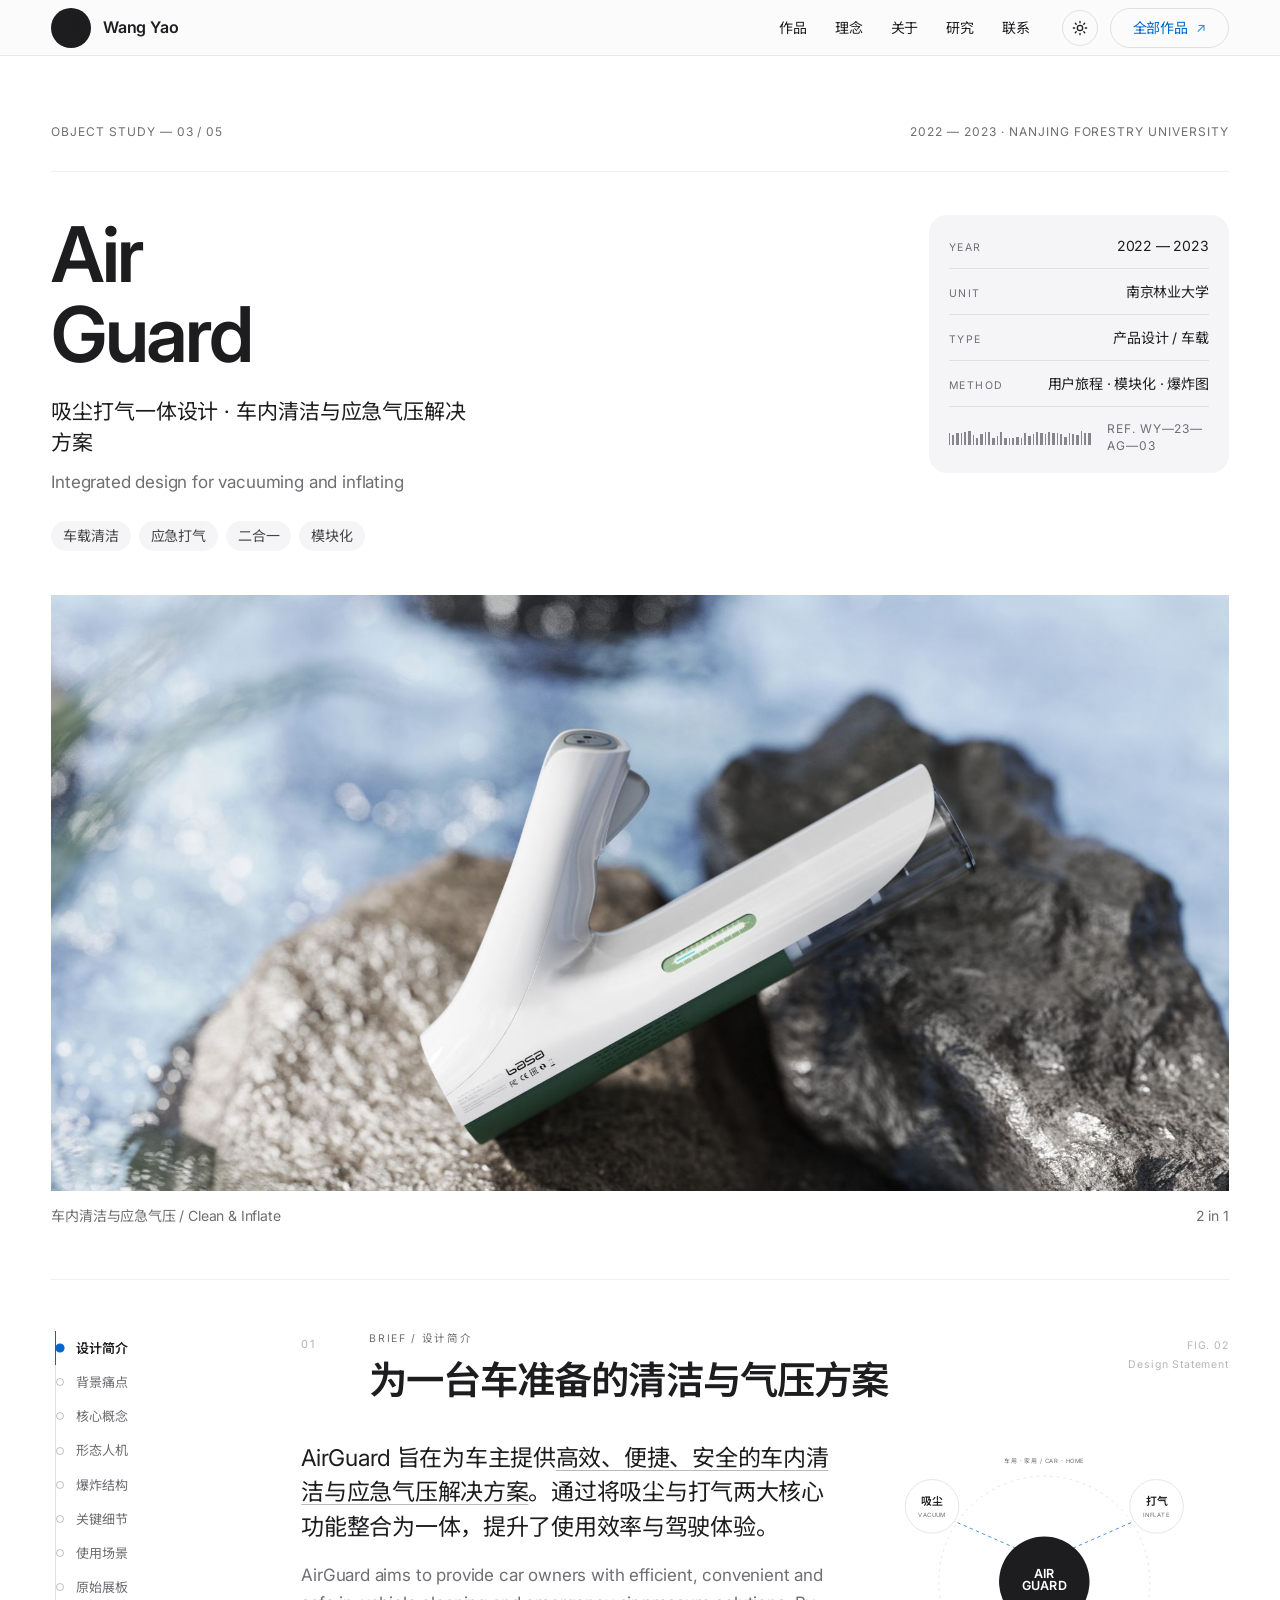
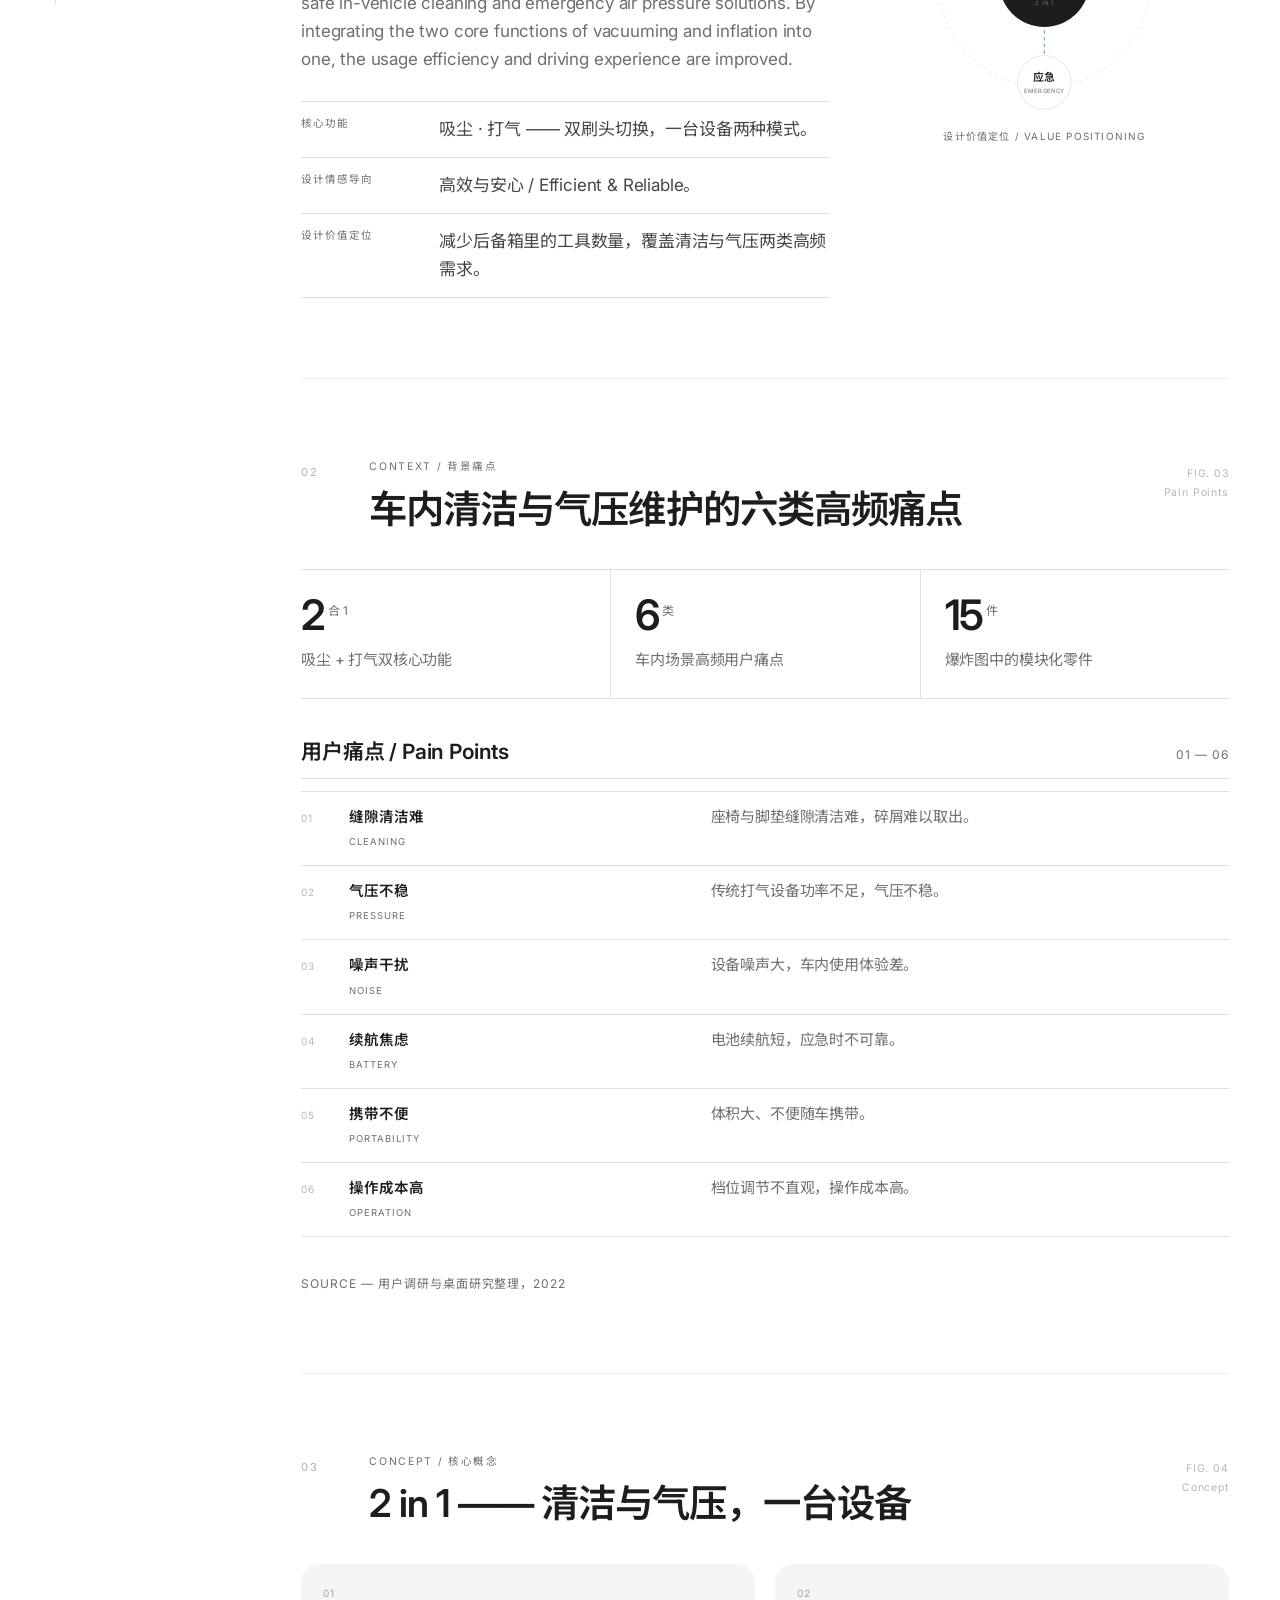
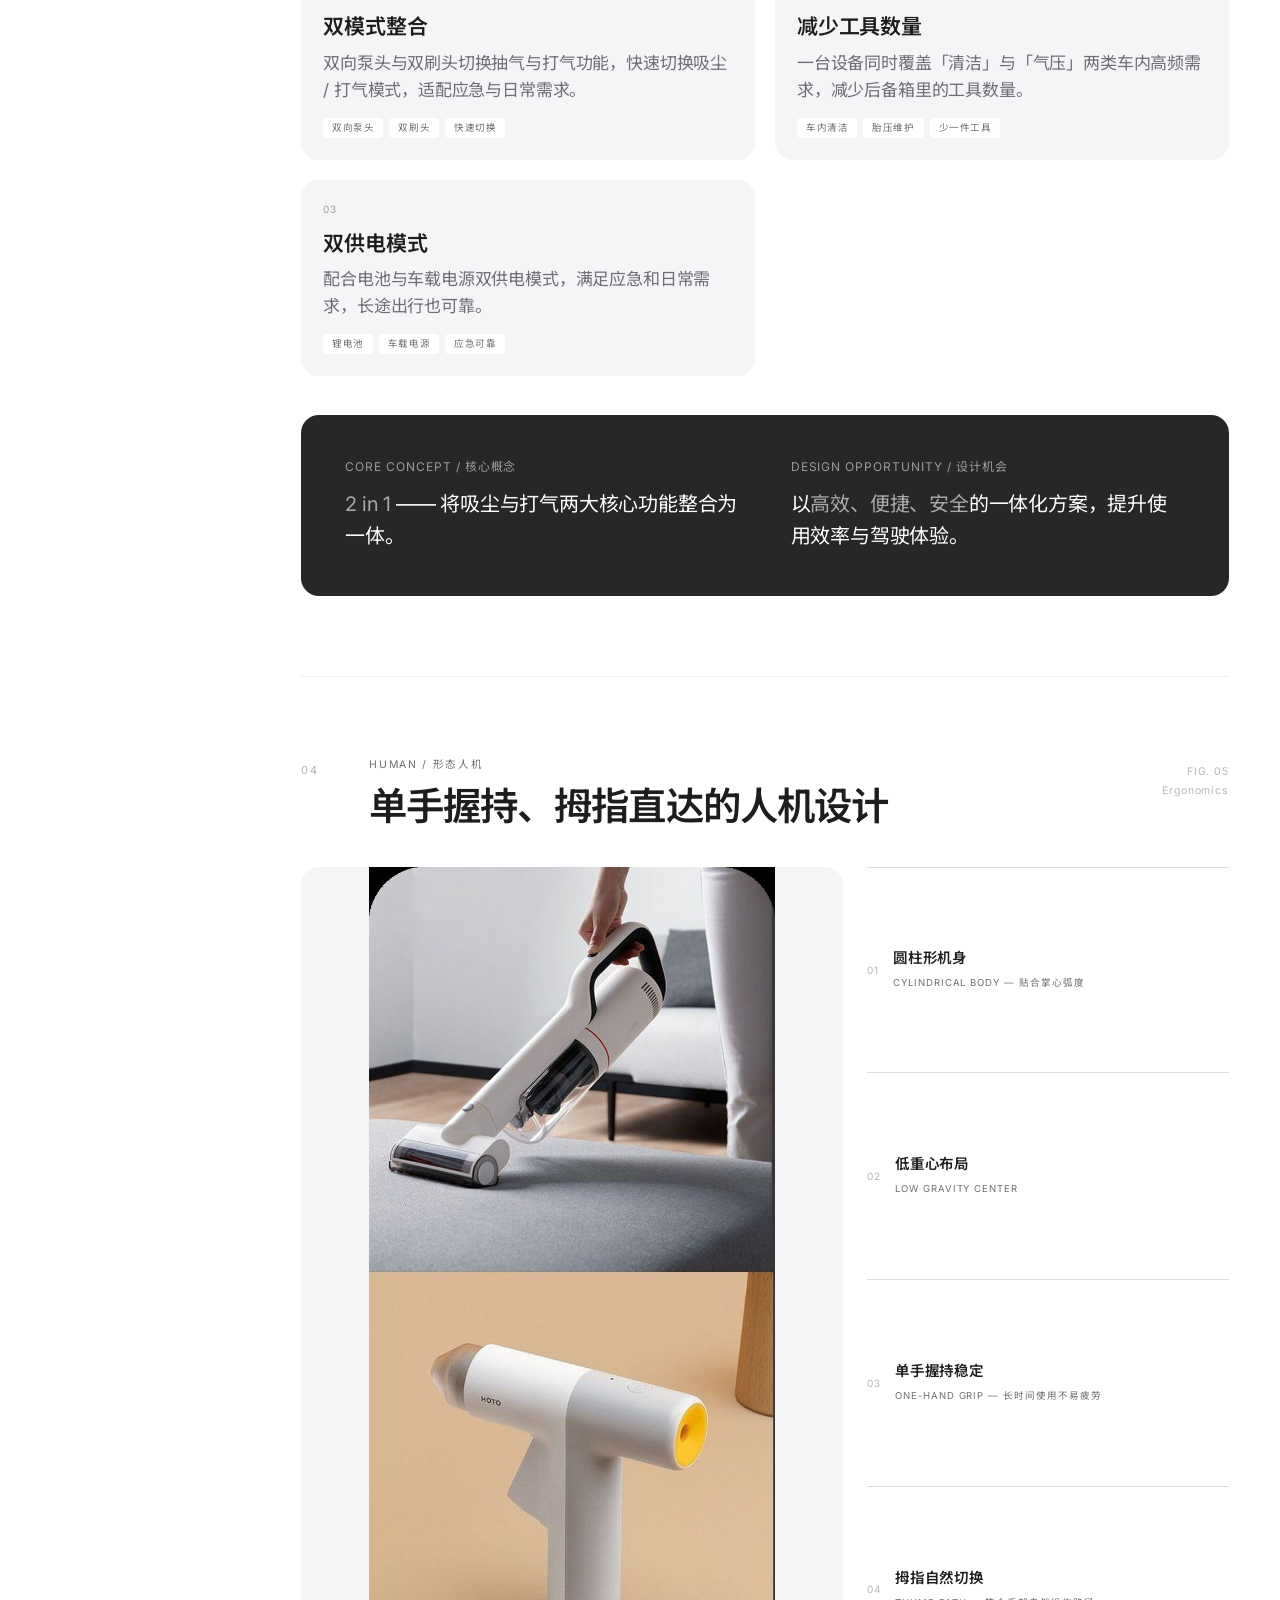
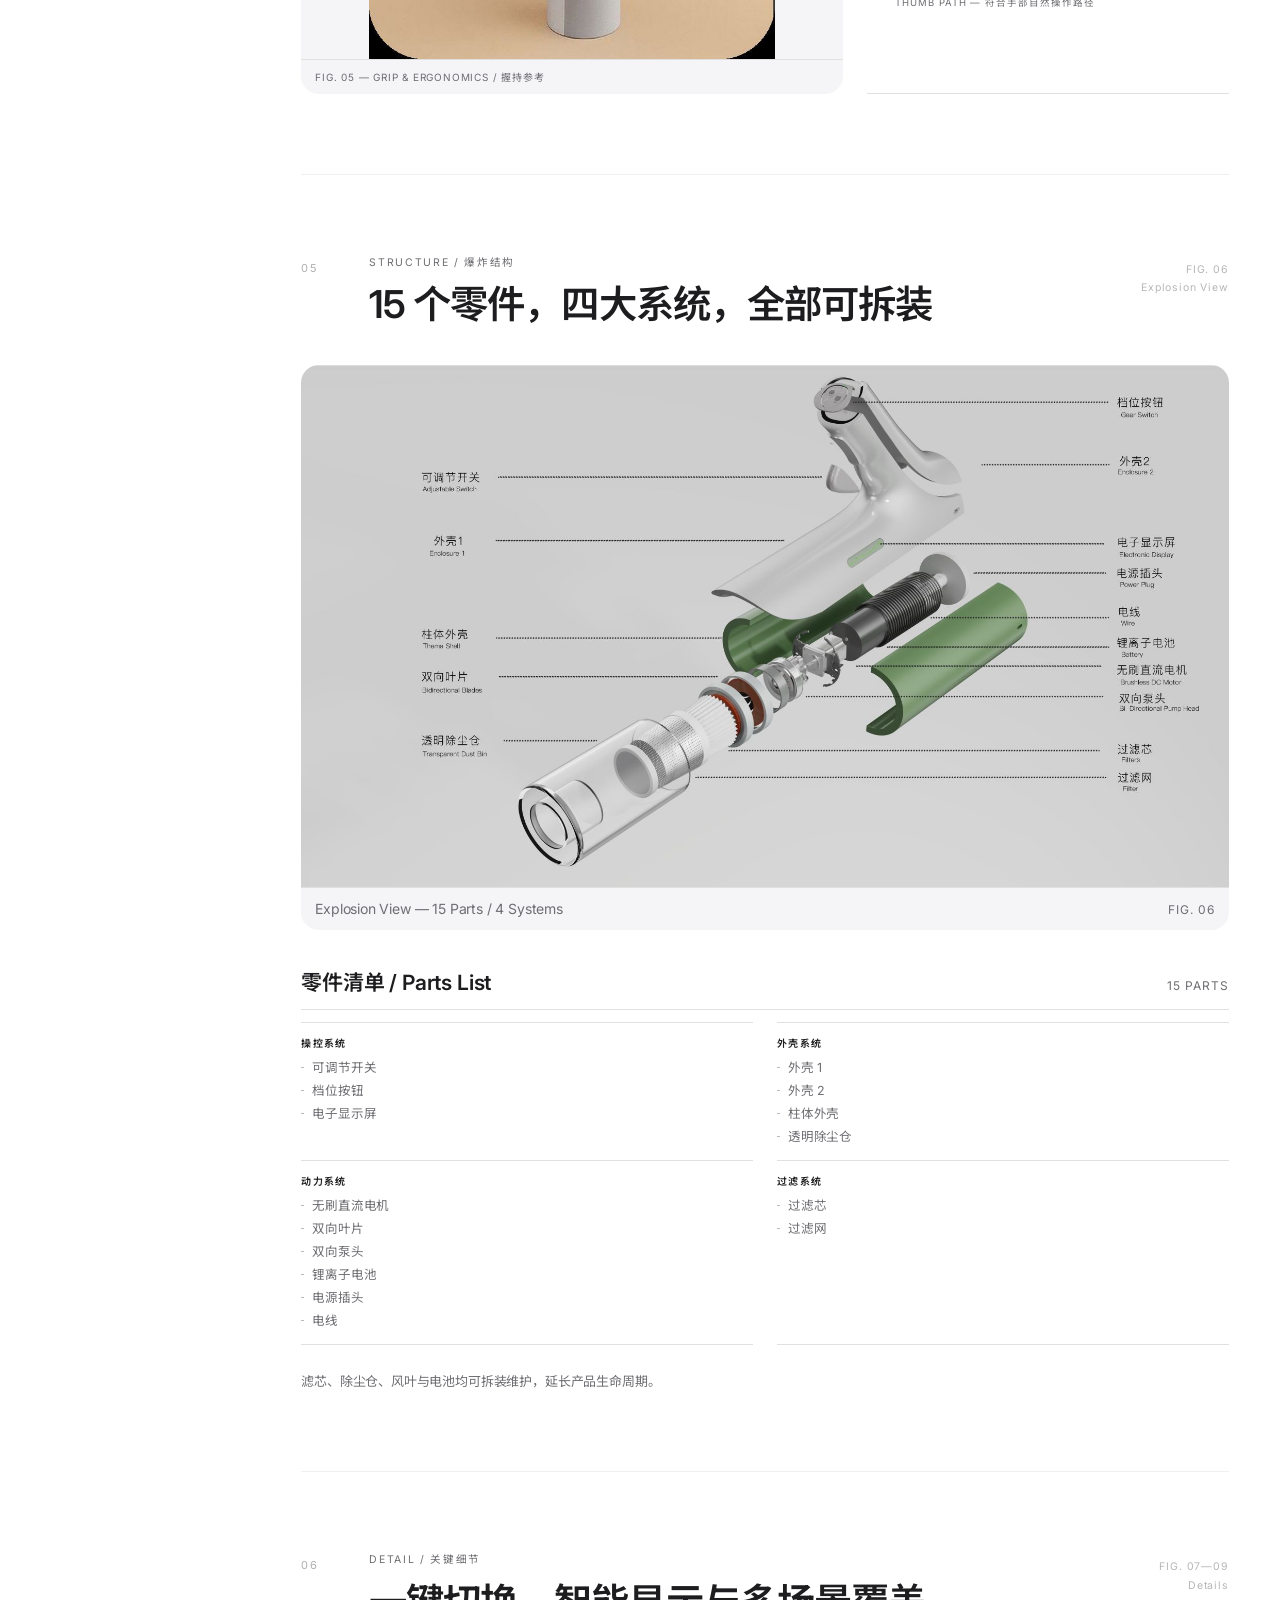
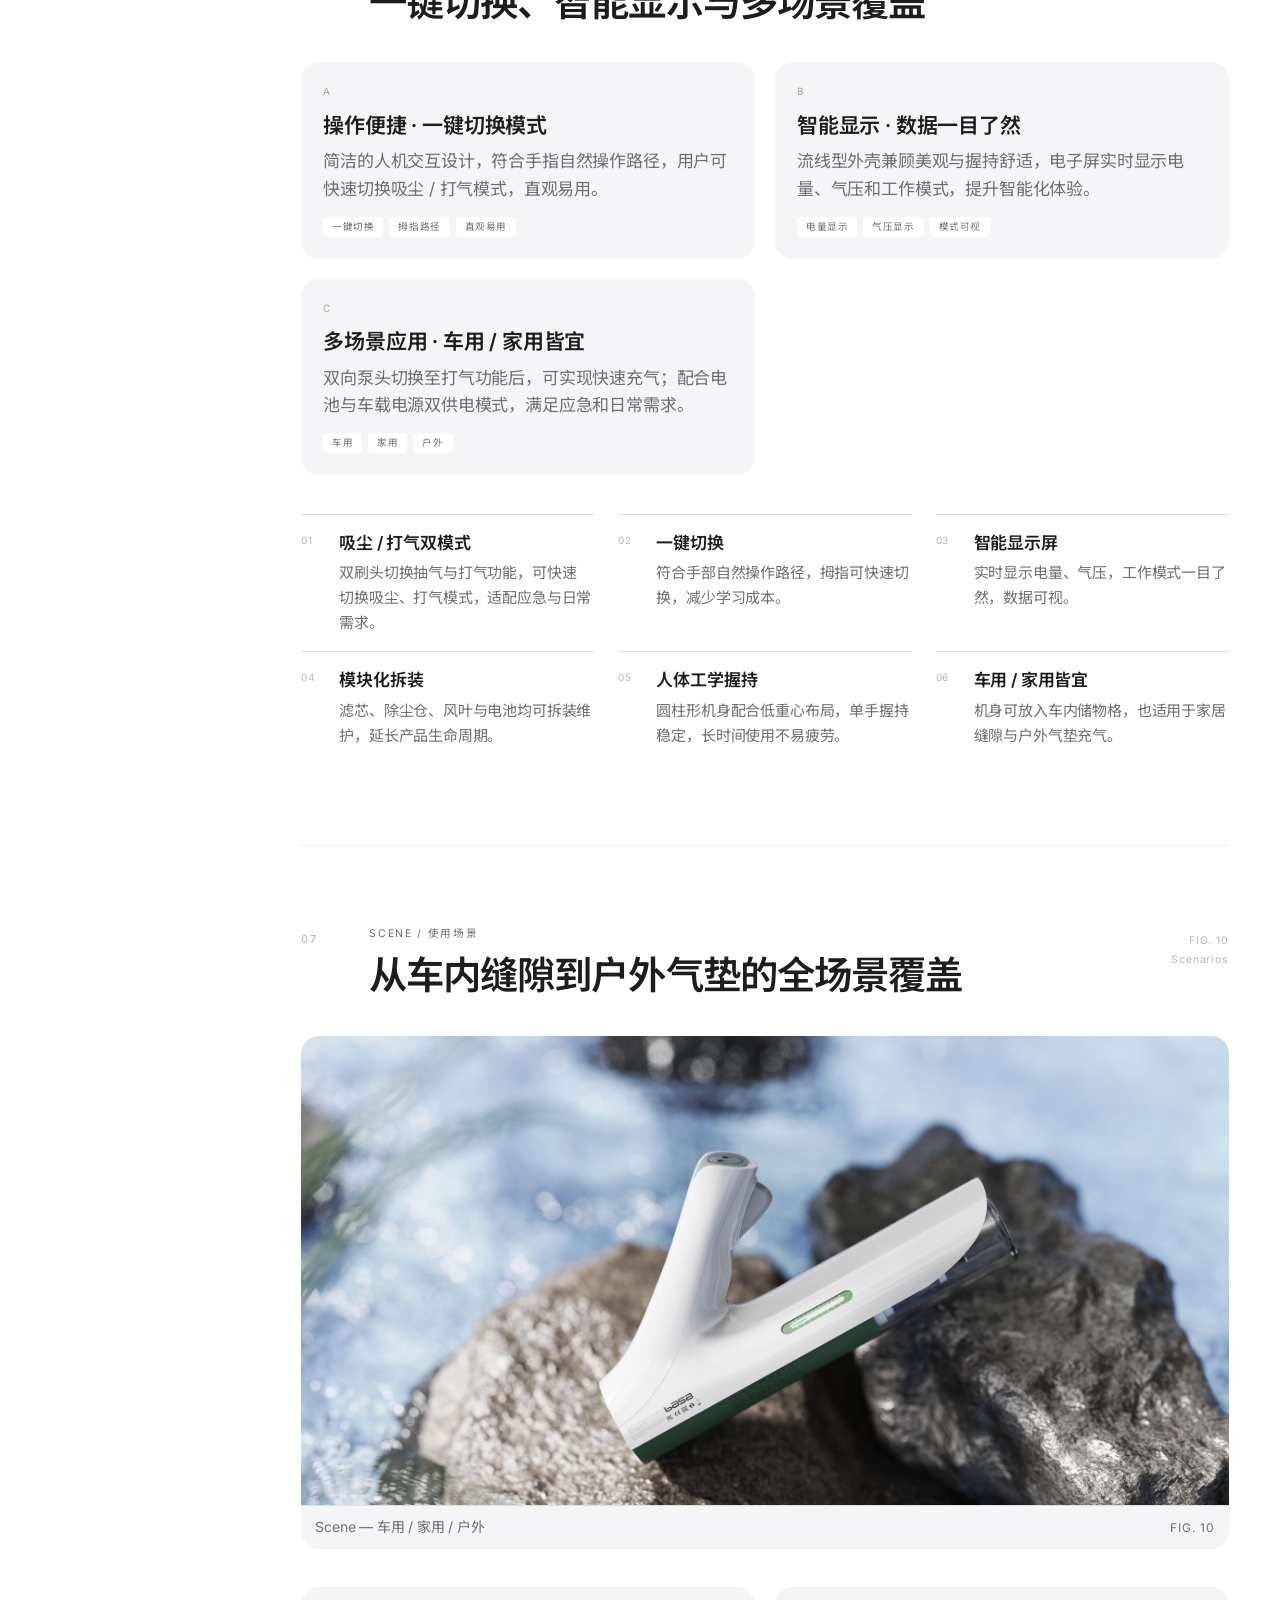
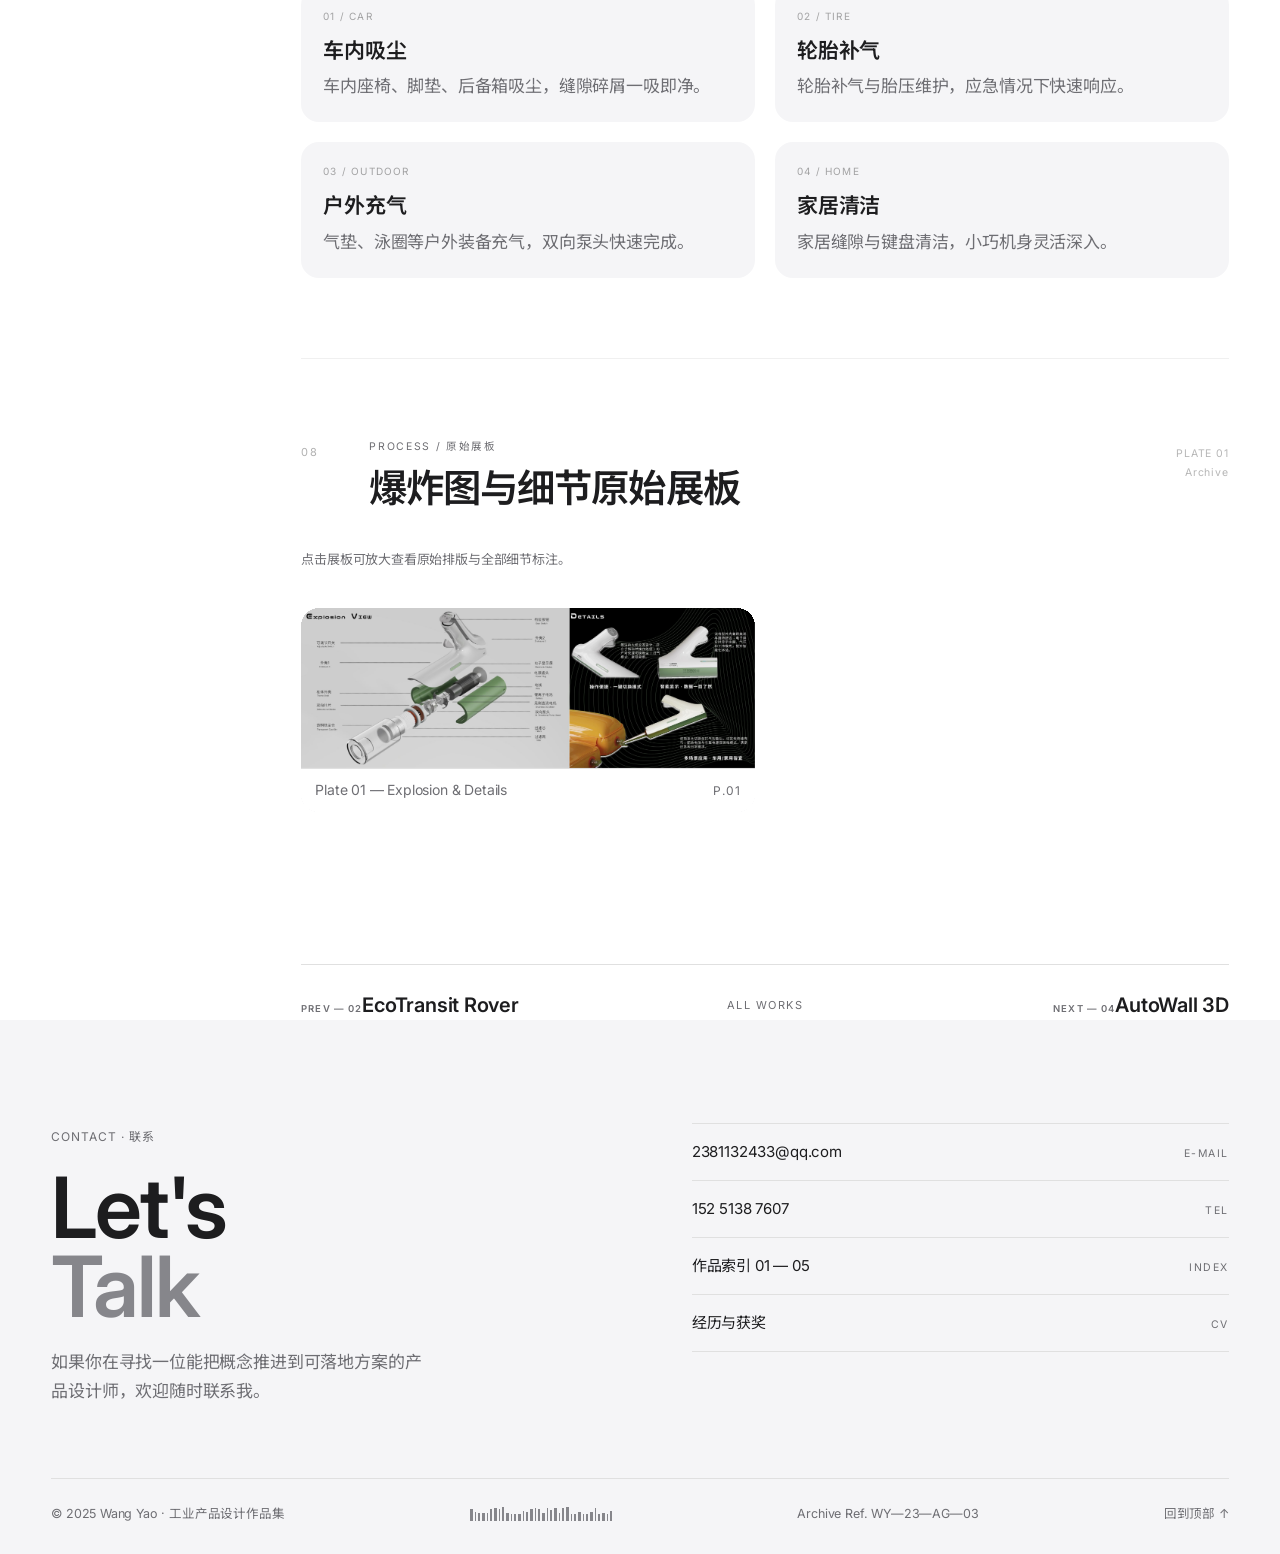
==== commit 8f8c785d: "Layout refinement: balanced figure/copy rows, mounted research plates, APP plate + numbered spec" ====
--- a/work/air-guard.html
+++ b/work/air-guard.html
@@ -322,7 +322,7 @@
 
         <div class="mod__body">
           <div class="mood" style="margin-top:0;padding-top:0;border-top:0">
-            <figure class="mood__fig" data-pan>
+            <figure class="mood__fig">
               <img src="../assets/img/air-grip.jpg" alt="Air Guard 握持与人机参考：手持设备形态与操作路径" loading="lazy">
               <figcaption class="mono">Fig. 05 — Grip &amp; Ergonomics / 握持参考</figcaption>
             </figure>
--- a/assets/css/site.css
+++ b/assets/css/site.css
@@ -3468,10 +3468,8 @@
 /* ---------- Rover Hero 全宽产品图 ---------- */
 .proj-hero-full {
   position: relative;
-  margin-top: 0;
-  margin-left: calc(-1 * clamp(20px, 4vw, 56px));
-  margin-right: calc(-1 * clamp(20px, 4vw, 56px));
-  width: calc(100% + clamp(40px, 8vw, 112px));
+  margin: 0;
+  width: 100%;
   height: 72svh;
   min-height: 480px;
   max-height: 900px;
@@ -3707,113 +3705,100 @@
   line-height: 1.5;
 }
 
-/* ---------- APP 滚动联动手机原型 ---------- */
-.app-proto {
-  position: sticky;
-  top: calc(var(--navh) + 24px);
-  display: grid;
-  gap: 20px;
-  justify-items: center;
-  align-self: start;
-}
-.app-proto__phone {
-  width: 240px;
-  aspect-ratio: 9 / 16.5;
-  background: #000;
-  border-radius: 44px;
-  padding: 10px;
-  box-shadow: 0 20px 60px rgba(0,0,0,0.18);
-  position: relative;
-  overflow: hidden;
-}
-.app-proto__phone::before {
-  content: "";
-  position: absolute;
-  top: 10px; left: 50%;
-  transform: translateX(-50%);
-  width: 80px;
-  height: 22px;
-  background: #000;
-  border-radius: 0 0 16px 16px;
-  z-index: 3;
-}
-.app-proto__screen {
-  width: 100%;
-  height: 100%;
-  border-radius: 34px;
+/* ---------- APP：全板 + 编号规格 ---------- */
+.app-plate {
+  margin: 0;
+  border: 1px solid var(--line);
+  border-radius: var(--r-lg);
   overflow: hidden;
   background: var(--paper-2);
-  position: relative;
-}
-.app-proto__screen img {
-  width: 100%;
-  height: 100%;
-  object-fit: cover;
-  transition: opacity 0.35s var(--ease);
-}
-.app-proto__phone-label {
-  font-family: var(--font-mono);
-  font-size: 11px;
+}
+.app-plate img { width: 100%; height: auto; cursor: zoom-in; }
+.app-plate .proj-cap {
+  margin: 0;
+  padding: 12px 16px;
+  border-top: 1px solid var(--line);
+  background: var(--paper);
+}
+
+.app-spec-grid {
+  display: grid;
+  grid-template-columns: minmax(0, 1fr) minmax(0, 1fr);
+  gap: clamp(32px, 5vw, 72px);
+  align-items: stretch;
+}
+
+.app-spec-block { display: flex; flex-direction: column; }
+
+.app-spec-block__head {
+  display: flex;
+  align-items: baseline;
+  justify-content: space-between;
+  gap: 16px;
+  padding-bottom: 14px;
+}
+.app-spec-block__head h3 {
+  margin: 0;
+  font-family: var(--font-display);
+  font-size: clamp(20px, 2.1vw, 26px);
+  font-weight: 600;
+  line-height: 1.2;
+  letter-spacing: -0.02em;
+}
+
+.app-spec { margin: 0; flex: 1; display: grid; grid-auto-rows: 1fr; }
+.app-spec__row {
+  display: grid;
+  grid-template-columns: minmax(0, 38%) minmax(0, 1fr);
+  gap: 20px;
+  padding: 16px 0 18px;
+  border-top: 1px solid var(--line);
+}
+.app-spec__row:last-child { border-bottom: 1px solid var(--line); }
+.app-spec dt {
+  margin: 0;
+  font-size: 16px;
+  font-weight: 600;
+  line-height: 1.35;
+  letter-spacing: -0.01em;
+  color: var(--ink);
+}
+.app-spec__no {
+  display: block;
+  margin-bottom: 4px;
+  font-family: var(--font-mono);
+  font-size: 10.5px;
+  font-weight: 400;
   letter-spacing: 0.1em;
   color: var(--muted);
+}
+.app-spec dt em {
+  display: block;
+  margin-top: 3px;
+  font-family: var(--font-mono);
+  font-size: 10px;
+  font-weight: 400;
+  letter-spacing: 0.12em;
   text-transform: uppercase;
-  text-align: center;
-}
-
-.app-feature-tabs {
-  display: flex;
-  gap: 8px;
-  flex-wrap: wrap;
-}
-.app-feature-tab {
-  padding: 8px 14px;
-  border-radius: var(--r-pill);
-  border: 1px solid var(--line);
-  background: var(--paper);
-  font-size: 13px;
-  color: var(--ink);
-  cursor: pointer;
-  transition: background 0.2s var(--ease), border-color 0.2s var(--ease), color 0.2s var(--ease);
-  display: inline-flex;
-  align-items: center;
-  gap: 6px;
-  font-weight: 400;
-}
-.app-feature-tab:hover { border-color: var(--accent); }
-.app-feature-tab.is-active {
-  background: var(--accent);
-  border-color: var(--accent);
-  color: #fff;
-}
-.app-feature-tab__no {
-  font-family: var(--font-mono);
-  font-size: 11px;
-  opacity: 0.7;
-}
-
-.app-proto-layout {
-  display: grid;
-  grid-template-columns: 300px minmax(0, 1fr);
-  gap: 56px;
-  align-items: start;
+  color: var(--muted);
+}
+.app-spec dd {
+  margin: 0;
+  font-size: 14px;
+  line-height: 1.65;
+  color: var(--ink-soft);
 }
 
 @media (max-width: 1068px) {
-  .app-proto-layout { grid-template-columns: 240px minmax(0, 1fr); gap: 32px; }
-  .app-proto__phone { width: 200px; }
+  .app-spec-grid { grid-template-columns: minmax(0, 1fr); gap: 40px; }
 }
 
 @media (max-width: 734px) {
   html, body { overflow-x: hidden; }
-  .app-proto-layout {
-    grid-template-columns: minmax(0, 1fr);
-    gap: 32px;
-  }
-  .app-proto {
-    position: static;
-    order: -1;
-  }
-  .app-proto__phone { width: 220px; }
+  .app-spec__row { grid-template-columns: minmax(0, 1fr); gap: 8px; padding: 14px 0 16px; }
+  .app-plate { overflow-x: auto; -webkit-overflow-scrolling: touch; }
+  .app-plate img { width: 1080px; max-width: none; }
+  .app-plate .proj-cap { position: sticky; left: 0; }
   .proj-hero-full__meta { display: none; }
 }
 
@@ -3834,6 +3819,54 @@
 }
 .plate-link:hover { color: var(--accent-soft); }
 .plate-link svg { width: 12px; height: 12px; }
+
+/* ---------- 图与文等长：图版旁的说明收进等高注释面板 ---------- */
+@media (min-width: 1069px) {
+  .g12:has(> figure),
+  .g12:has(> .form-strip) { align-items: stretch; }
+
+  /* 图版旁的说明文字收进等高的注释面板，底边与图版齐平 */
+  .g12:has(> figure) > div,
+  .g12:has(> .form-strip) > div {
+    display: flex;
+    flex-direction: column;
+    gap: 20px;
+    padding: clamp(20px, 2vw, 30px);
+    border-radius: var(--r-lg);
+    background: var(--paper-2);
+  }
+
+  .g12:has(> figure) > div > .brief-rows,
+  .g12:has(> .form-strip) > div > .brief-rows {
+    display: grid;
+    flex: 1;
+    grid-auto-rows: 1fr;
+  }
+  .g12:has(> figure) > div > .brief-rows > div,
+  .g12:has(> .form-strip) > div > .brief-rows > div { align-items: center; }
+
+  /* 竖构图研究板：限高居中，作为「装裱版」呈现，避免单侧过长 */
+  .g12 .form-strip img {
+    max-height: min(76svh, 700px);
+    width: auto;
+    max-width: 100%;
+    margin: 0 auto;
+  }
+  .mood__fig img {
+    max-height: min(88svh, 860px);
+    width: auto;
+    max-width: 100%;
+    margin: 0 auto;
+  }
+
+  /* 情绪板：主题列表撑满图版高度，首末分隔线与图版上下边缘齐平 */
+  .mood__themes {
+    align-self: stretch;
+    grid-auto-rows: 1fr;
+  }
+  .mood__themes li { align-items: center; }
+  .mood__themes li:last-child { border-bottom: 1px solid var(--line); }
+}
 
 /* ---------- 移动端 Rail 圆点 ---------- */
 @media (max-width: 1100px) {
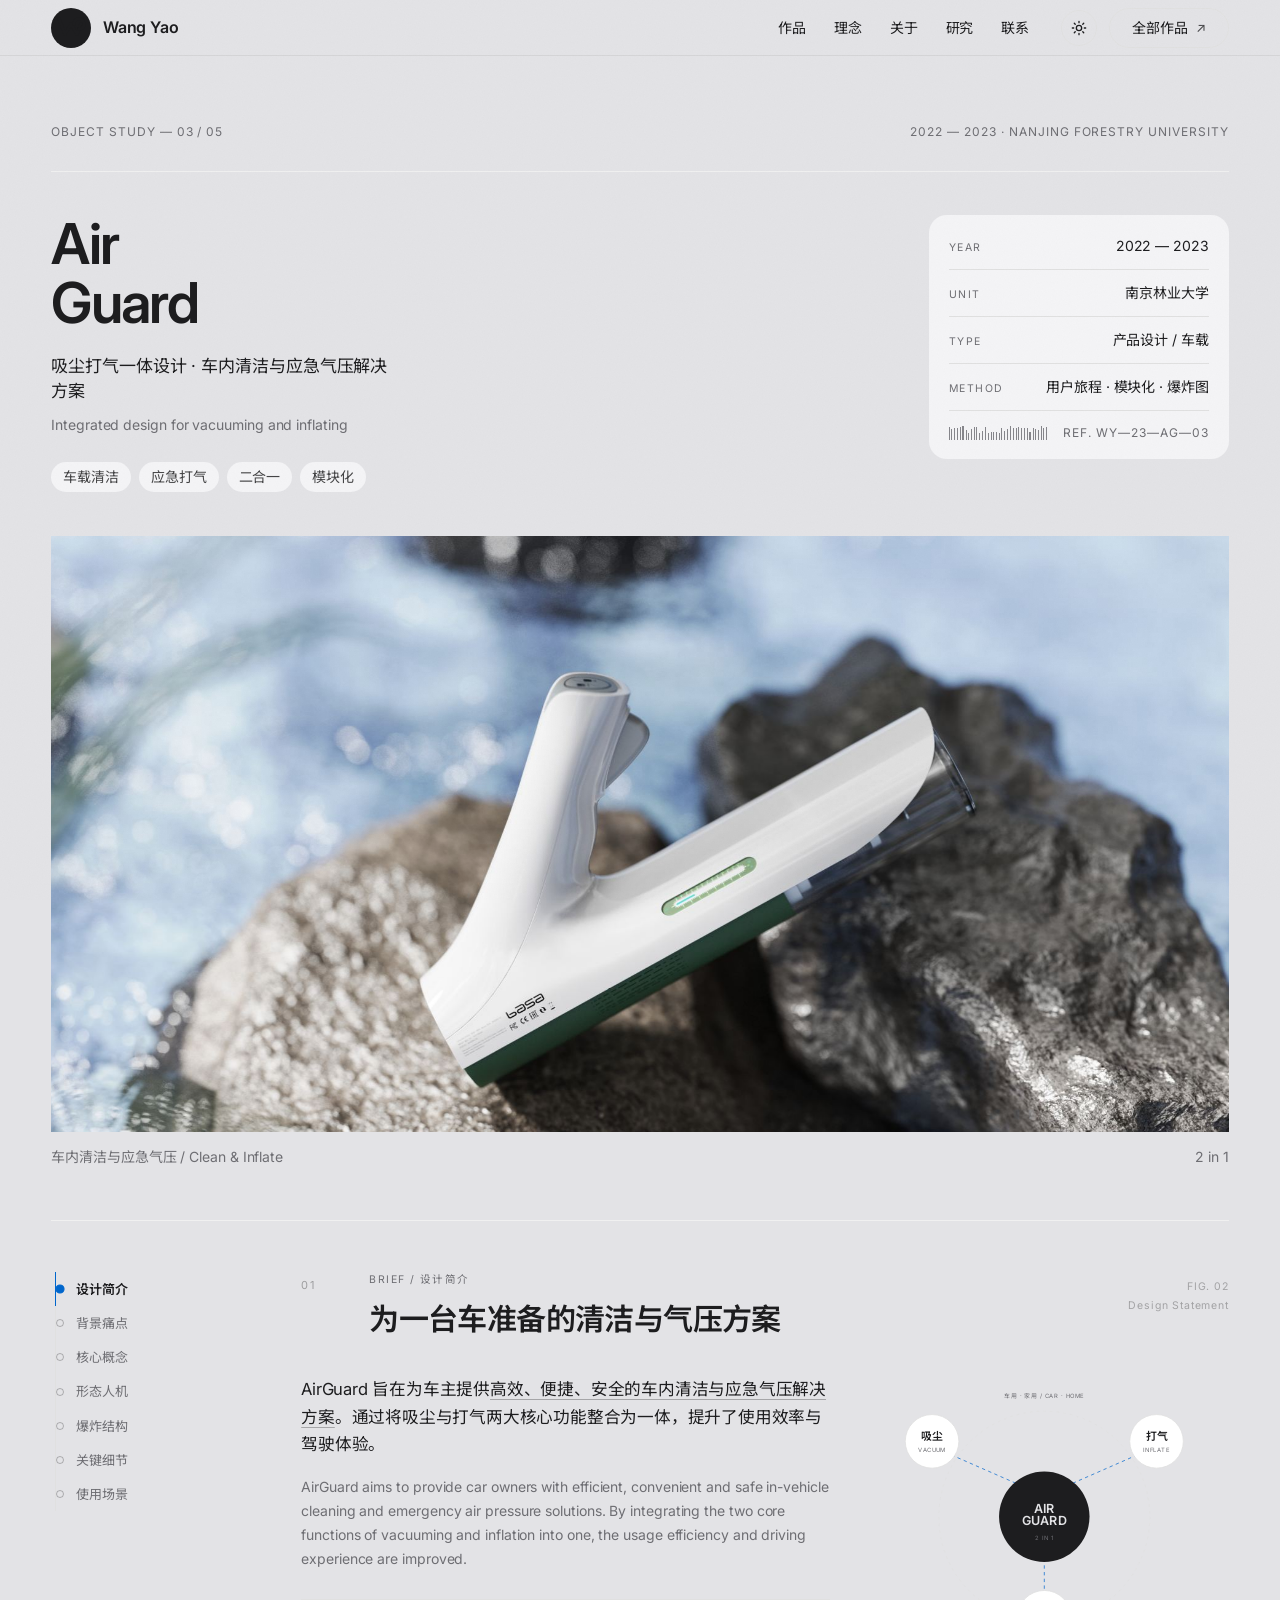
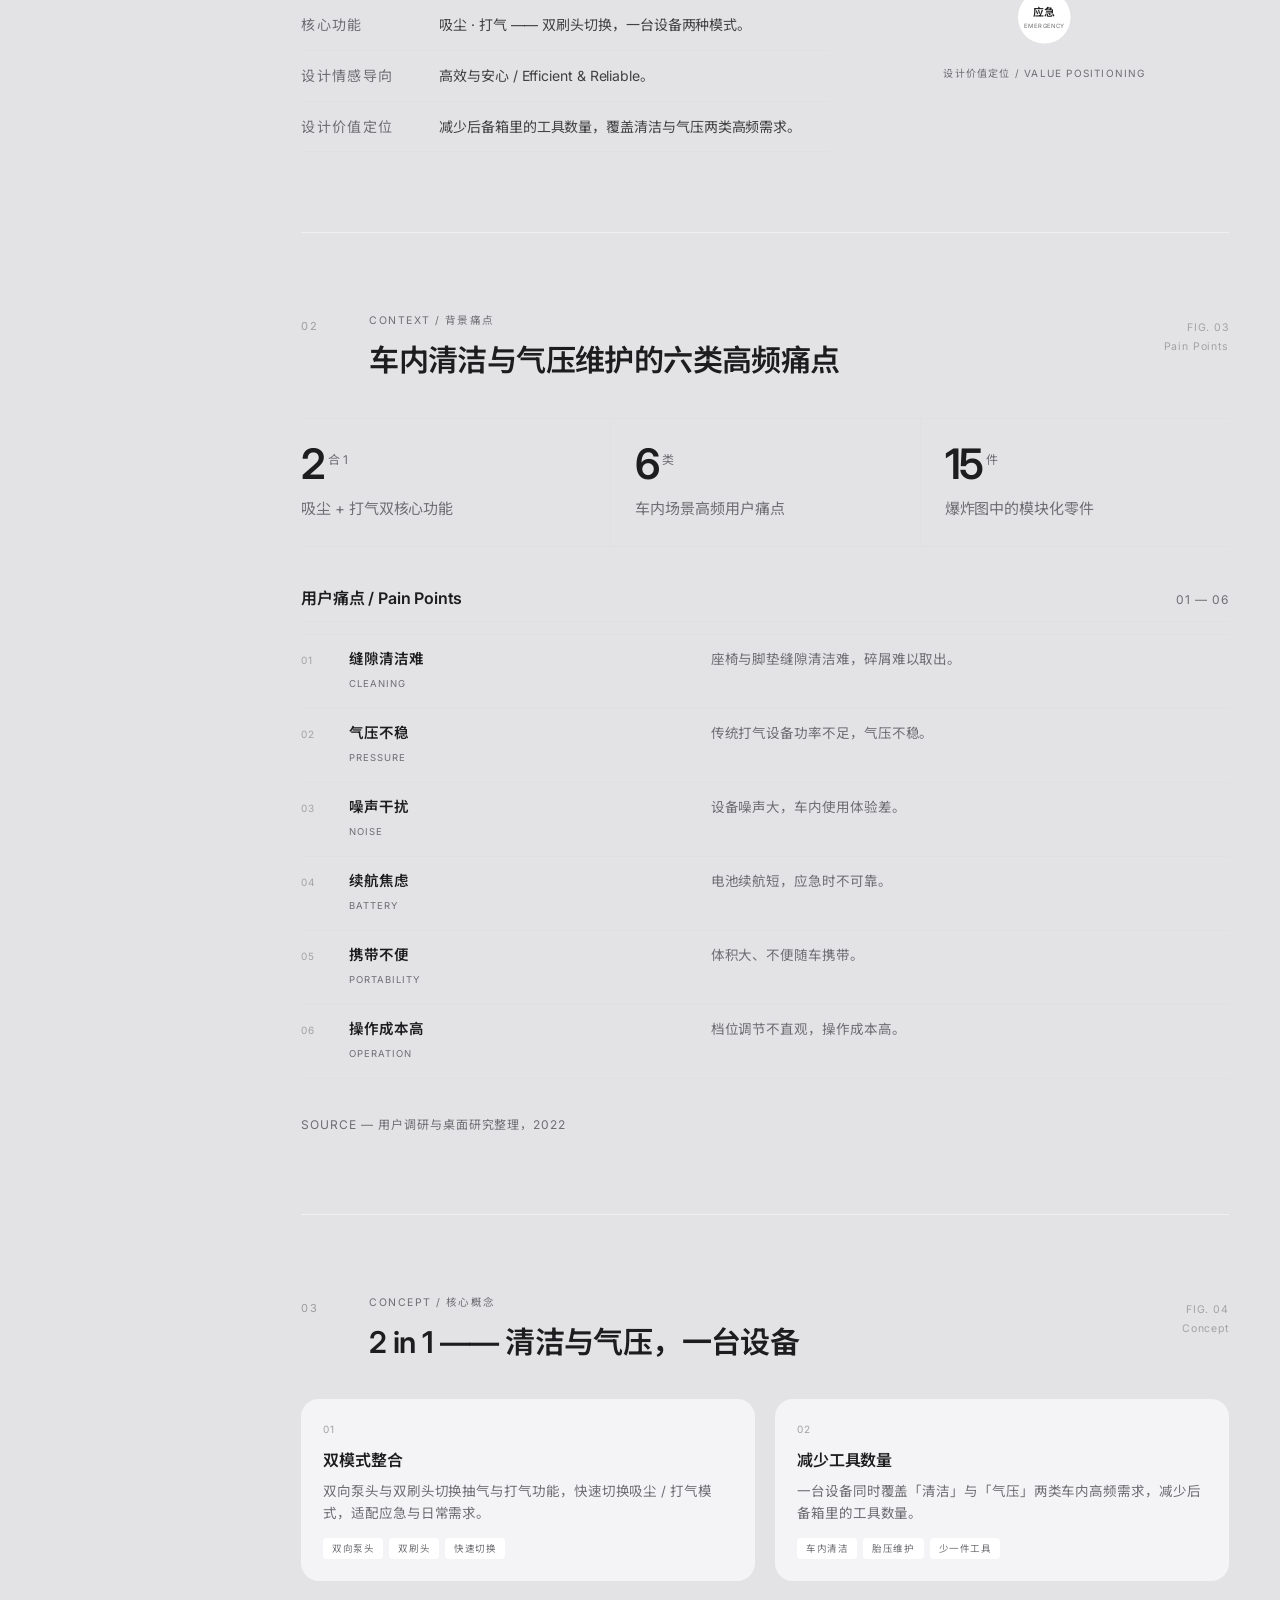
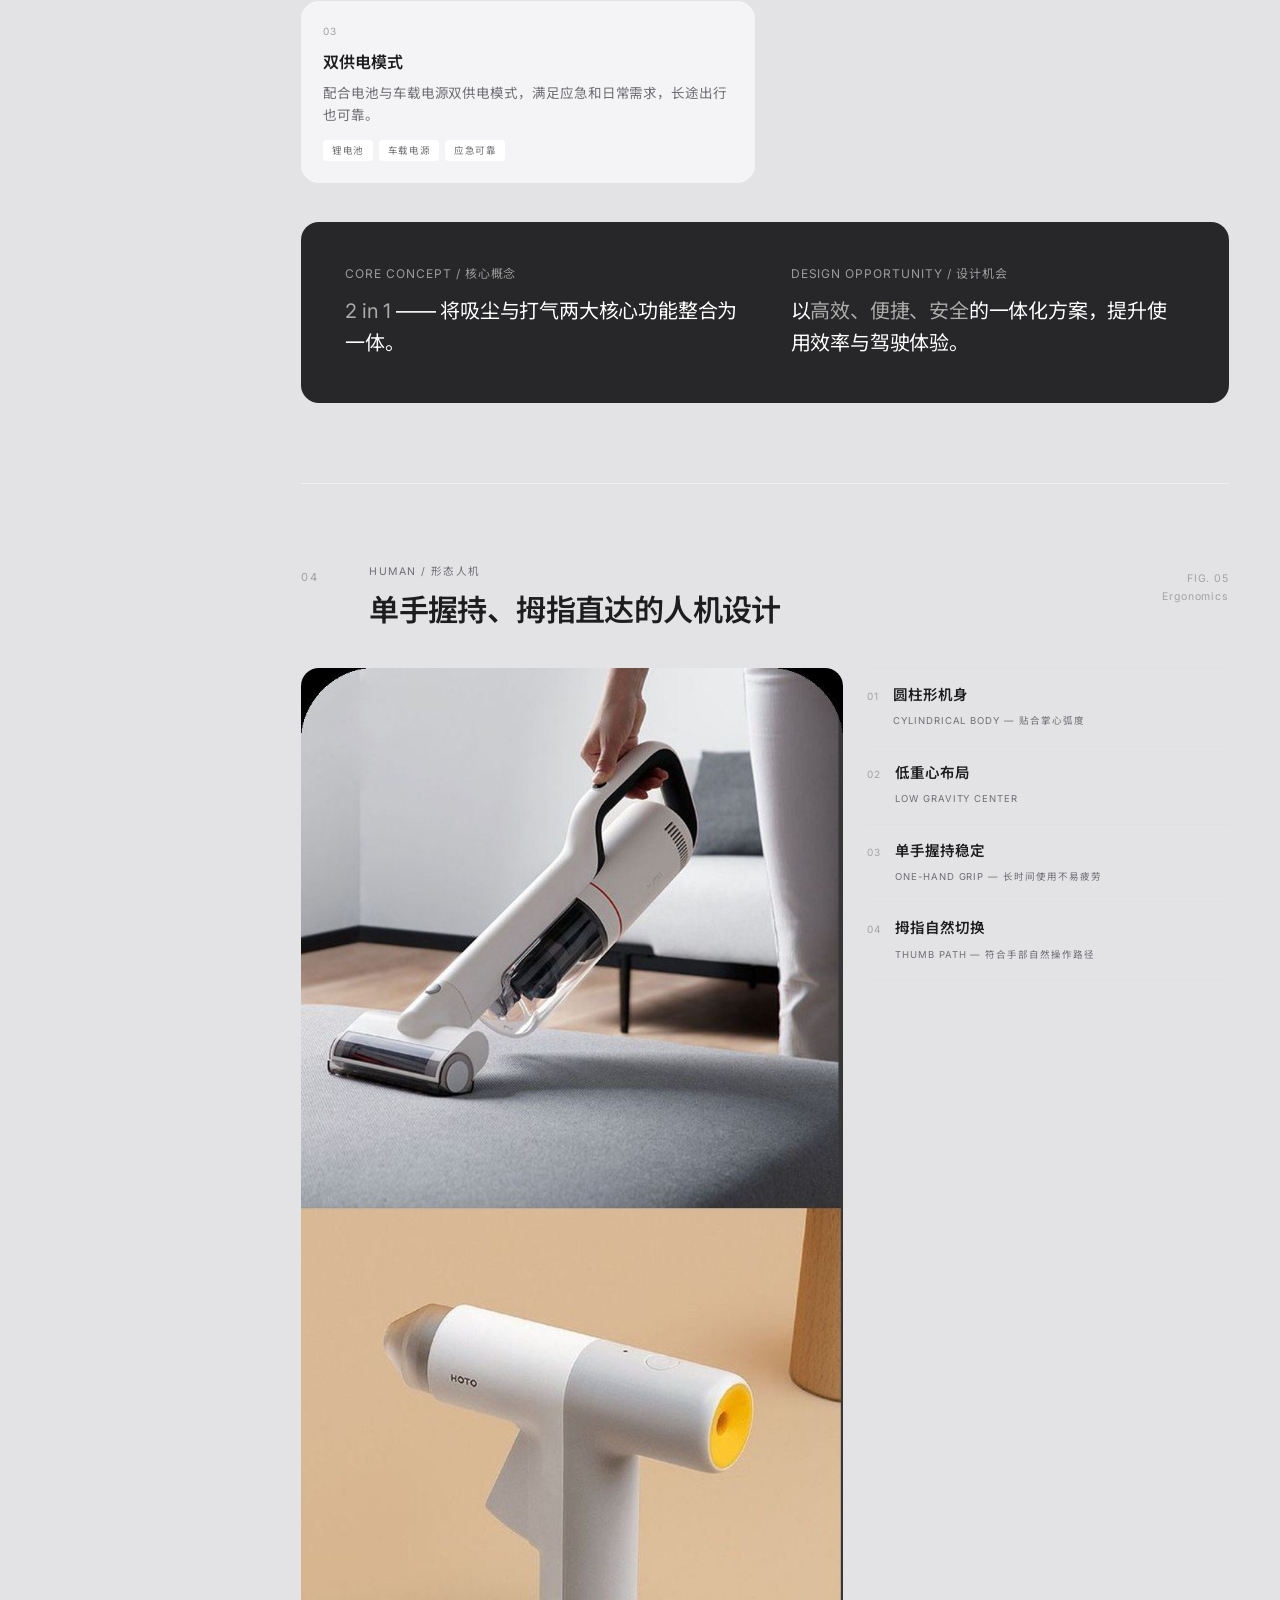
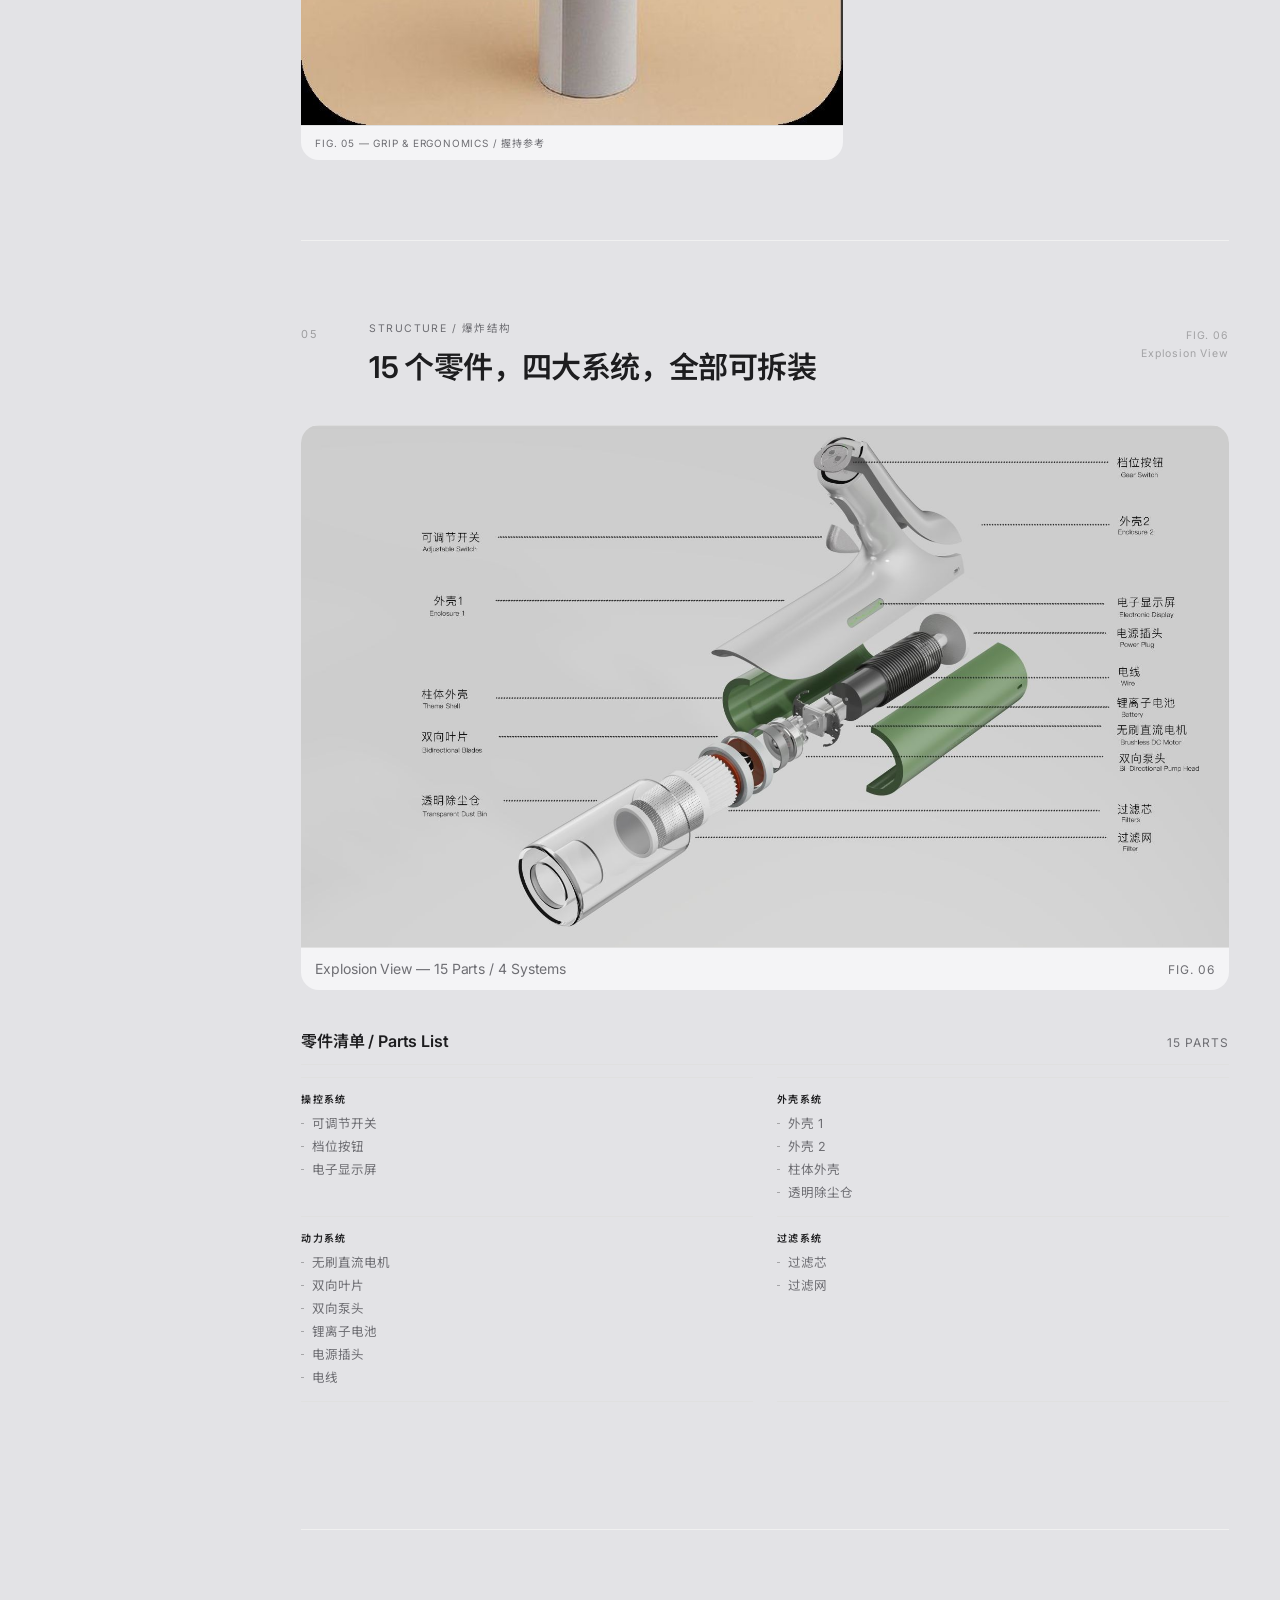
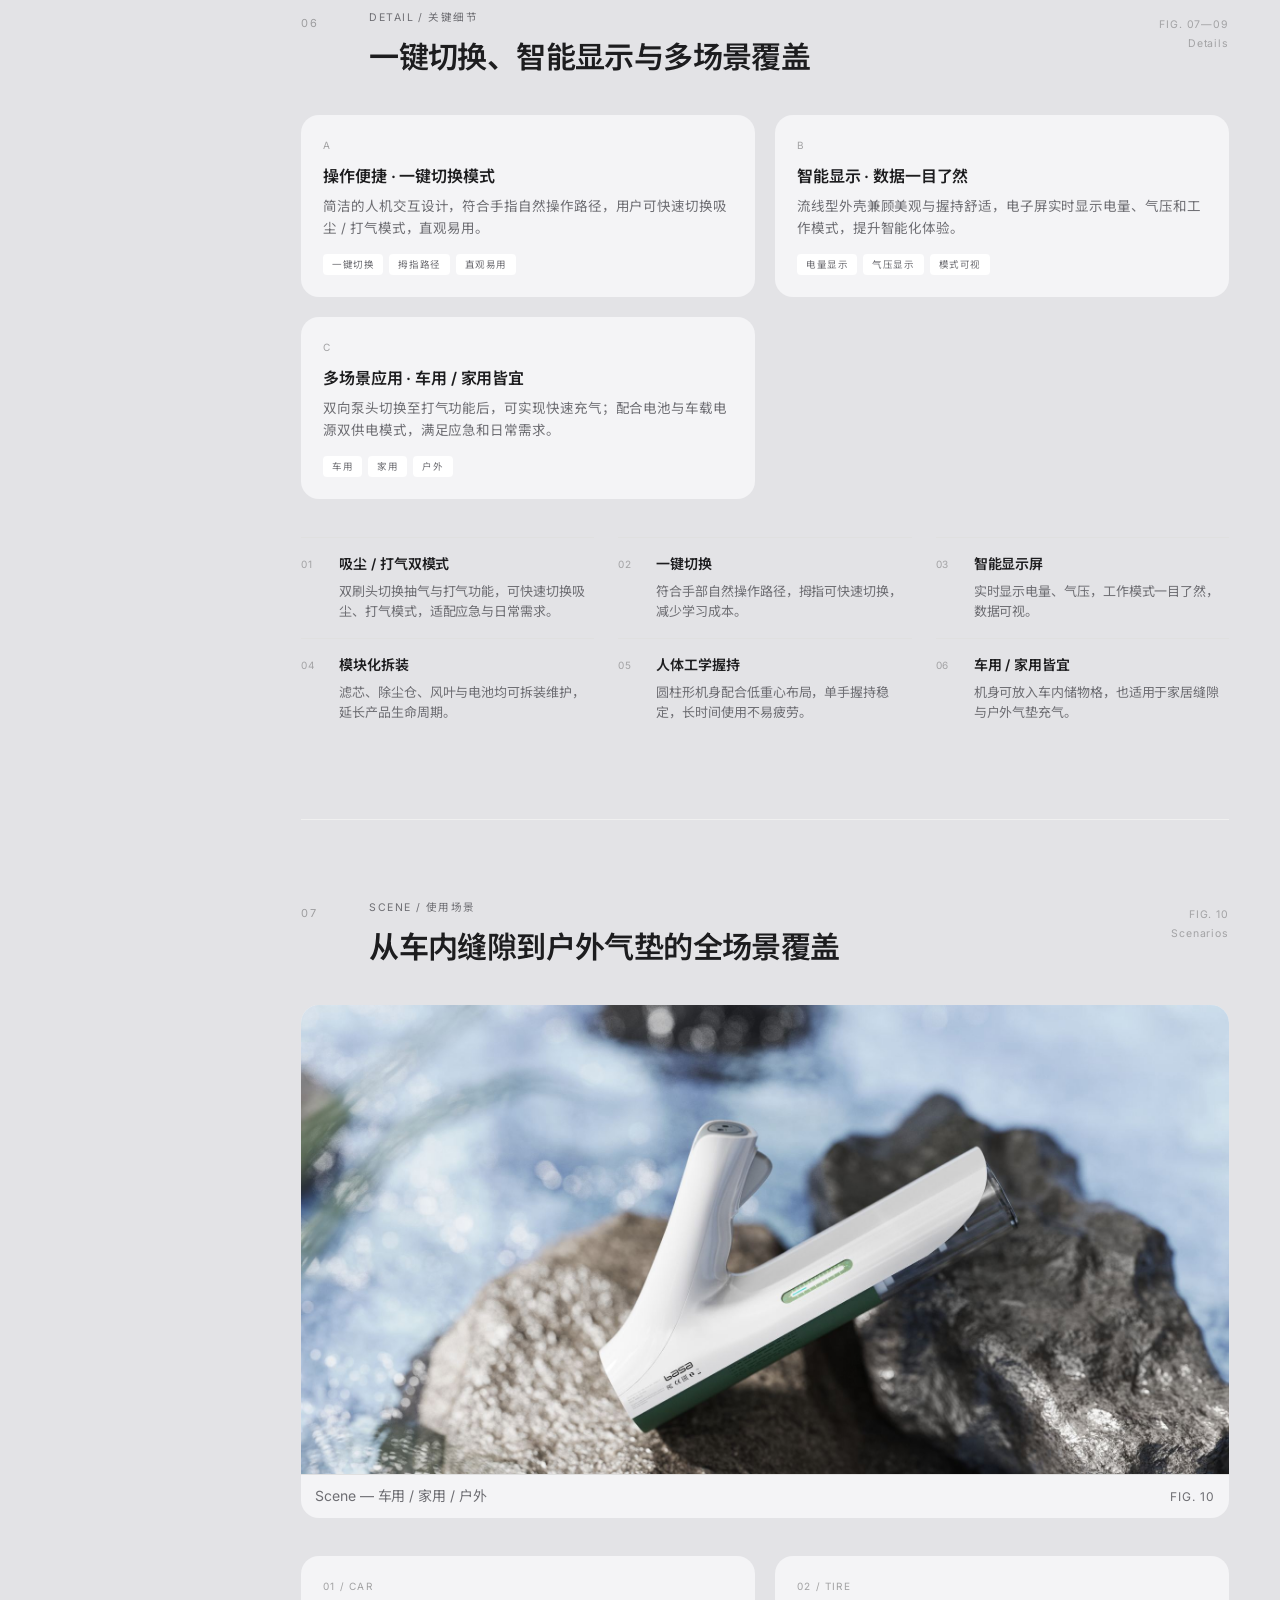
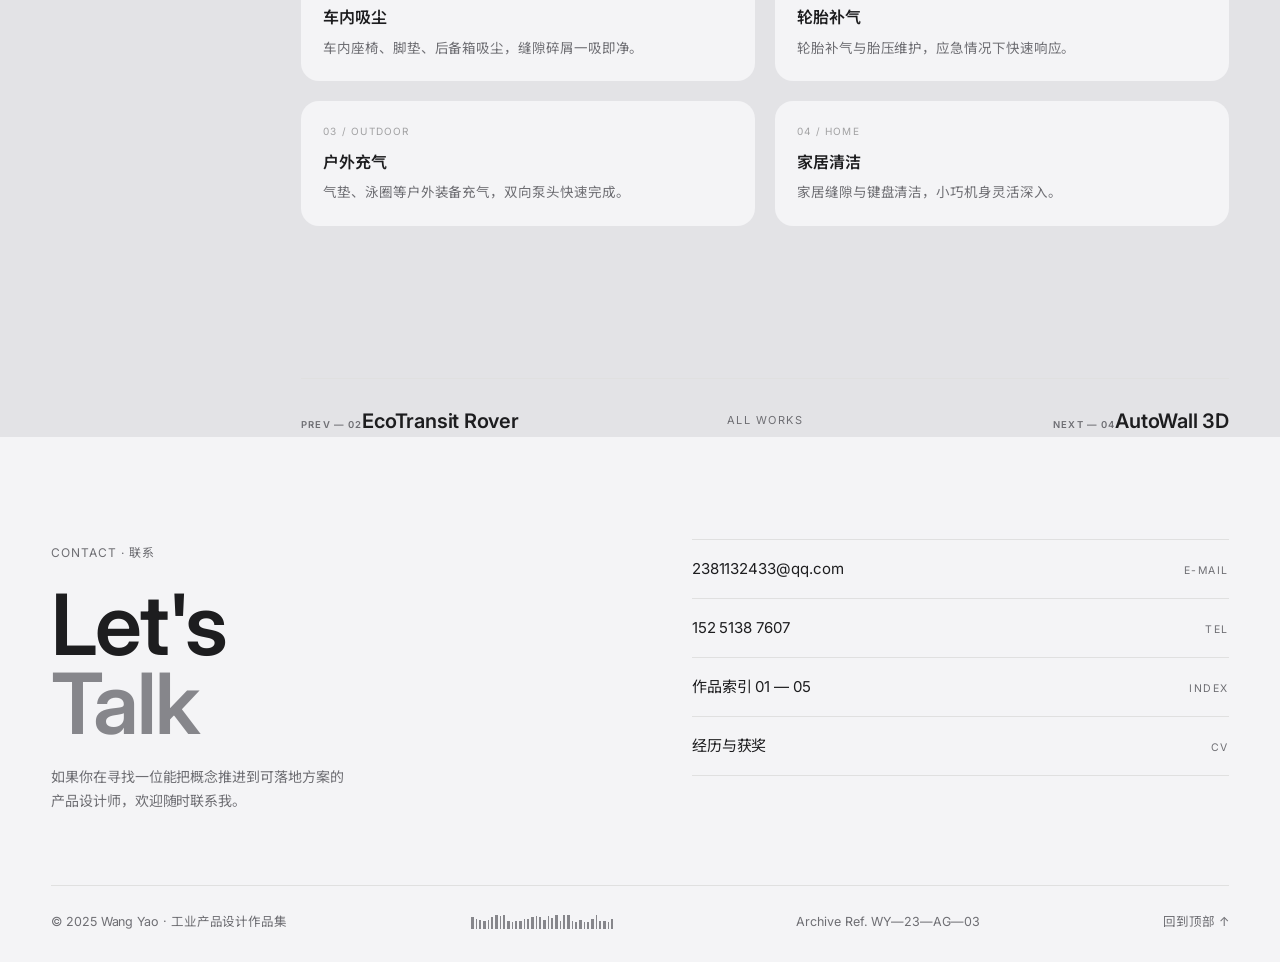
==== commit 091f8c13: "Paper-grey surfaces, restored hero aurora, tighter type scale, all research/persona/system/app board" ====
--- a/work/air-guard.html
+++ b/work/air-guard.html
@@ -105,7 +105,6 @@
     <a href="#m05">05 结构</a>
     <a href="#m06">06 细节</a>
     <a href="#m07">07 场景</a>
-    <a href="#m08">08 展板</a>
   </nav>
 
   <div class="proj-body">
@@ -121,9 +120,8 @@
         <a href="#m05"><i>05</i><b>爆炸结构</b></a>
         <a href="#m06"><i>06</i><b>关键细节</b></a>
         <a href="#m07"><i>07</i><b>使用场景</b></a>
-        <a href="#m08"><i>08</i><b>原始展板</b></a>
       </nav>
-      <p class="rail__note mono">08 Modules<br>Scroll ↓</p>
+      <p class="rail__note mono">07 Modules<br>Scroll ↓</p>
     </aside>
 
     <article class="proj-main">
@@ -491,28 +489,6 @@
         </div>
       </section>
 
-      <!-- ============ 08 PLATES ============ -->
-      <section class="mod" id="m08">
-        <header class="mod__head" data-reveal>
-          <span class="mod__no">08</span>
-          <div>
-            <p class="mod__kicker">Process / 原始展板</p>
-            <h2 class="mod__title">爆炸图与细节原始展板</h2>
-          </div>
-          <p class="mod__meta">PLATE 01<br>Archive</p>
-        </header>
-
-        <div class="mod__body">
-          <p class="plates-note" data-reveal>点击展板可放大查看原始排版与全部细节标注。</p>
-          <div class="plates">
-            <figure class="plate" data-pan data-zoom>
-              <img src="../assets/img/spread-air.jpg" alt="Air Guard 爆炸图与细节原始展板" loading="lazy">
-              <figcaption class="proj-cap"><span>Plate 01 — Explosion &amp; Details</span><span class="mono">P.01</span></figcaption>
-            </figure>
-          </div>
-        </div>
-      </section>
-
       <nav class="study__nav">
         <a href="ecotransit-rover.html"><span><span class="dir">Prev — 02</span>EcoTransit Rover</span></a>
         <a class="center" href="../index.html#works">All Works</a>
--- a/assets/css/site.css
+++ b/assets/css/site.css
@@ -11,11 +11,11 @@
    ============================================================ */
 
 :root {
-  /* Apple product-gallery system */
-  --paper: #ffffff;
-  --paper-2: #f5f5f7;
-  --pearl: #fafafc;
-  --card: #ffffff;
+  /* Apple product-gallery system — warm light-grey paper, never pure white */
+  --paper: #e3e3e6;
+  --paper-2: #f4f4f6;
+  --pearl: #eeeef0;
+  --card: #fafafb;
   --white: #ffffff;
   --ink: #1d1d1f;
   --ink-soft: rgba(29, 29, 31, 0.82);
@@ -93,7 +93,7 @@
   inset: 0;
   z-index: 1000;
   pointer-events: none;
-  opacity: 0.05;
+  opacity: 0.085;
   mix-blend-mode: multiply;
   background-image: url("data:image/svg+xml,%3Csvg xmlns='http://www.w3.org/2000/svg' width='240' height='240'%3E%3Cfilter id='n'%3E%3CfeTurbulence type='fractalNoise' baseFrequency='0.85' numOctaves='3' stitchTiles='stitch'/%3E%3CfeColorMatrix type='saturate' values='0'/%3E%3C/filter%3E%3Crect width='240' height='240' filter='url(%23n)' opacity='0.35'/%3E%3C/svg%3E");
 }
@@ -2706,13 +2706,10 @@
    APPLE PRODUCT GALLERY — shared refinement
    ============================================================ */
 body {
-  font-size: 17px;
-  line-height: 1.47;
-  letter-spacing: -0.01em;
-}
-
-.grain,
-.hero__aurora { display: none; }
+  font-size: 16px;
+  line-height: 1.6;
+  letter-spacing: -0.005em;
+}
 
 ::selection { background: var(--accent); color: #fff; }
 
@@ -2776,7 +2773,7 @@
 .btn--ghost {
   border: 1px solid var(--line);
   background: transparent;
-  color: var(--accent);
+  color: var(--ink);
 }
 
 .btn--ghost:hover { background: var(--tint); }
@@ -2785,13 +2782,13 @@
 .nav--hero,
 .nav--hero.is-scrolled {
   height: var(--navh);
-  border-bottom-color: rgba(29, 29, 31, 0.08);
-  background: rgba(250, 250, 252, 0.82);
+  border-bottom-color: rgba(29, 29, 31, 0.07);
+  background: rgba(227, 227, 230, 0.78);
   backdrop-filter: blur(20px) saturate(180%);
   -webkit-backdrop-filter: blur(20px) saturate(180%);
 }
 
-.nav.is-scrolled { background: rgba(250, 250, 252, 0.94); }
+.nav.is-scrolled { background: rgba(227, 227, 230, 0.94); }
 .nav__inner { height: var(--navh); }
 
 .brand__disc,
@@ -2814,7 +2811,7 @@
 .hero--aurora {
   min-height: 100svh;
   padding: calc(var(--navh) + 80px) 0 56px;
-  background: #fff;
+  background: var(--paper);
 }
 
 .hero__aurora-inner { justify-content: flex-end; }
@@ -3385,10 +3382,32 @@
 html[data-theme="dark"] .brand__mark .brand-wire,
 html[data-theme="dark"] .brand__mark .brand-mark { stroke: #f5f5f7; fill: #f5f5f7; }
 
-/* ---------- 首页 Hero 视觉锚点 ---------- */
+/* ---------- 首页 Hero 视觉锚点：暖色大气渐变 ---------- */
 .hero__aurora {
+  display: block;
+  mix-blend-mode: multiply;
   background:
-    radial-gradient(50% 50% at 50% 120%, rgba(0, 102, 204, 0.06) 0%, rgba(0, 102, 204, 0) 70%);
+    radial-gradient(50% 46% at 12% 20%, rgba(246, 199, 160, 0.42) 0%, rgba(246, 199, 160, 0) 68%),
+    radial-gradient(44% 42% at 36% 6%, rgba(240, 168, 178, 0.30) 0%, rgba(240, 168, 178, 0) 70%),
+    radial-gradient(42% 44% at 60% 28%, rgba(233, 176, 150, 0.26) 0%, rgba(233, 176, 150, 0) 72%),
+    radial-gradient(54% 50% at 84% 14%, rgba(196, 209, 226, 0.38) 0%, rgba(196, 209, 226, 0) 70%),
+    radial-gradient(48% 38% at 70% 80%, rgba(246, 226, 196, 0.34) 0%, rgba(246, 226, 196, 0) 70%),
+    radial-gradient(68% 58% at 24% 86%, rgba(230, 230, 232, 0.9) 0%, rgba(230, 230, 232, 0) 70%);
+}
+/* 细网格：让浅灰底有纸面质感 */
+.hero--aurora::before {
+  content: "";
+  position: absolute;
+  inset: 0;
+  z-index: 0;
+  pointer-events: none;
+  opacity: 0.5;
+  background-image:
+    linear-gradient(to right, rgba(29, 29, 31, 0.028) 1px, transparent 1px),
+    linear-gradient(to bottom, rgba(29, 29, 31, 0.028) 1px, transparent 1px);
+  background-size: 96px 96px;
+  mask-image: radial-gradient(70% 70% at 50% 30%, #000 0%, transparent 78%);
+  -webkit-mask-image: radial-gradient(70% 70% at 50% 30%, #000 0%, transparent 78%);
 }
 
 .hero__aurora-body { position: relative; }
@@ -3486,12 +3505,9 @@
   content: "";
   position: absolute;
   inset: 0;
-  background: linear-gradient(
-    180deg,
-    rgba(0,0,0,0.45) 0%,
-    rgba(0,0,0,0.15) 40%,
-    rgba(255,255,255,0) 70%
-  );
+  background:
+    linear-gradient(180deg, rgba(0,0,0,0.58) 0%, rgba(0,0,0,0.3) 38%, rgba(0,0,0,0) 74%),
+    linear-gradient(90deg, rgba(0,0,0,0.32) 0%, rgba(0,0,0,0) 58%);
   pointer-events: none;
 }
 .proj-hero-full__frame {
@@ -3508,19 +3524,19 @@
 .proj-hero-full__frame h1 {
   color: #fff;
   font-family: var(--font-display);
-  font-size: clamp(48px, 7vw, 96px);
-  font-weight: 600;
-  line-height: 0.98;
+  font-size: clamp(36px, 4.6vw, 62px);
+  font-weight: 600;
+  line-height: 1.02;
   letter-spacing: -0.03em;
   margin: 0;
-  text-shadow: 0 2px 8px rgba(0,0,0,0.3);
+  text-shadow: 0 2px 12px rgba(0,0,0,0.32);
 }
 .proj-hero-full__frame .proj-sub-overlay {
-  margin-top: 16px;
-  font-size: clamp(15px, 1.4vw, 18px);
-  color: rgba(255,255,255,0.85);
-  line-height: 1.5;
-  max-width: 560px;
+  margin-top: 14px;
+  font-size: clamp(14px, 1.2vw, 16.5px);
+  color: rgba(255,255,255,0.92);
+  line-height: 1.55;
+  max-width: 520px;
 }
 .proj-hero-full__meta {
   position: absolute;
@@ -3819,54 +3835,6 @@
 }
 .plate-link:hover { color: var(--accent-soft); }
 .plate-link svg { width: 12px; height: 12px; }
-
-/* ---------- 图与文等长：图版旁的说明收进等高注释面板 ---------- */
-@media (min-width: 1069px) {
-  .g12:has(> figure),
-  .g12:has(> .form-strip) { align-items: stretch; }
-
-  /* 图版旁的说明文字收进等高的注释面板，底边与图版齐平 */
-  .g12:has(> figure) > div,
-  .g12:has(> .form-strip) > div {
-    display: flex;
-    flex-direction: column;
-    gap: 20px;
-    padding: clamp(20px, 2vw, 30px);
-    border-radius: var(--r-lg);
-    background: var(--paper-2);
-  }
-
-  .g12:has(> figure) > div > .brief-rows,
-  .g12:has(> .form-strip) > div > .brief-rows {
-    display: grid;
-    flex: 1;
-    grid-auto-rows: 1fr;
-  }
-  .g12:has(> figure) > div > .brief-rows > div,
-  .g12:has(> .form-strip) > div > .brief-rows > div { align-items: center; }
-
-  /* 竖构图研究板：限高居中，作为「装裱版」呈现，避免单侧过长 */
-  .g12 .form-strip img {
-    max-height: min(76svh, 700px);
-    width: auto;
-    max-width: 100%;
-    margin: 0 auto;
-  }
-  .mood__fig img {
-    max-height: min(88svh, 860px);
-    width: auto;
-    max-width: 100%;
-    margin: 0 auto;
-  }
-
-  /* 情绪板：主题列表撑满图版高度，首末分隔线与图版上下边缘齐平 */
-  .mood__themes {
-    align-self: stretch;
-    grid-auto-rows: 1fr;
-  }
-  .mood__themes li { align-items: center; }
-  .mood__themes li:last-child { border-bottom: 1px solid var(--line); }
-}
 
 /* ---------- 移动端 Rail 圆点 ---------- */
 @media (max-width: 1100px) {
@@ -3883,3 +3851,479 @@
     color: #fff;
   }
 }
+
+/* ============================================================
+   2026 — PAPER GREY / TYPE SCALE / OWN-DRAWN FIGURES
+   ============================================================ */
+
+/* 层级：标题压小一档，正文 15—16px，靠字距与留白拉开层次 */
+.hero--aurora::before { z-index: 1; opacity: 0.38; }
+.hero__aurora-inner { position: relative; z-index: 2; }
+
+.section-head h2 { font-size: clamp(26px, 2.9vw, 36px); line-height: 1.1; letter-spacing: -0.018em; }
+.section-head .note { font-size: 14px; line-height: 1.6; max-width: 330px; }
+
+.hero__aurora-h {
+  font-size: clamp(38px, 4.1vw, 56px);
+  line-height: 1.08;
+  letter-spacing: -0.015em;
+}
+.hero__aurora-sub { font-size: 11.5px; letter-spacing: 0.13em; }
+.hero__quick { width: 168px; }
+
+.worktile__info h3,
+.worktile--lg .worktile__info h3 { font-size: clamp(18px, 1.55vw, 22px); }
+.worktile__info p { font-size: 13px; color: var(--muted); }
+.worktile__info { padding: 20px 20px 22px; }
+
+.stat dd { font-size: clamp(30px, 3vw, 40px); letter-spacing: -0.03em; }
+.stat dd small { font-size: 12px; }
+.stat p { font-size: 13px; }
+.stat dt { font-size: 10.5px; }
+
+.step h3 { font-size: 17px; }
+.step p { font-size: 14px; line-height: 1.62; }
+.aboutv__lead { font-size: 14.5px; line-height: 1.72; }
+.timeline__item p,
+.research__paper p,
+.research__side li,
+.awards li { font-size: 14px; line-height: 1.7; }
+.footer__note { font-size: 14px; }
+
+.proj-title { font-size: clamp(38px, 4.4vw, 60px); letter-spacing: -0.03em; }
+.proj-sub { font-size: 17px; }
+.proj-sub-en { font-size: 14px; }
+.mod__title { font-size: clamp(23px, 2.35vw, 31px); line-height: 1.24; letter-spacing: -0.02em; }
+.mod__kicker { font-size: 10.5px; letter-spacing: 0.14em; }
+.brief-lead { font-size: clamp(16.5px, 1.3vw, 18.5px); line-height: 1.65; }
+.brief-en,
+.brief-mid { font-size: 14px; line-height: 1.72; }
+.brief-rows dd { font-size: 14px; }
+.brief-rows dt { font-size: 14px; }
+.proj-meta__row b { white-space: nowrap; }
+.proj-meta__foot .mono { white-space: nowrap; flex: none; }
+.proj-meta__foot .barcode { flex: 1 1 auto; min-width: 0; }
+.mini-head h3,
+.tl-head h3 { font-size: 16px; letter-spacing: -0.01em; }
+.layer p { font-size: 13.5px; }
+.layer b { font-size: 14.5px; }
+.d-item h4 { font-size: 14px; }
+.d-item p { font-size: 13px; line-height: 1.6; }
+.form-card h4,
+.scene-card h4 { font-size: 16px; }
+.form-card p,
+.scene-card p { font-size: 13.5px; line-height: 1.65; }
+.form-card > em,
+.scene-card > em { font-size: 10px; }
+.app-feature__body h4 { font-size: 16px; }
+.app-feature__body p { font-size: 13.5px; }
+.app-role .mini-head h3 { font-size: clamp(19px, 1.9vw, 24px); }
+.app-spec-block__head h3 { font-size: clamp(17px, 1.7vw, 21px); }
+.app-spec dt { font-size: 14px; }
+.app-spec dd { font-size: 13px; }
+.blueprint-table caption { font-size: 15px; }
+.blueprint-table thead th { font-size: 11px; }
+.blueprint-table tbody th { font-size: 12px; }
+.blueprint-table tbody td { font-size: 12.5px; line-height: 1.65; }
+.appstats,
+.appstat > span { font-size: 12.5px; }
+.plans caption { font-size: 15px; }
+
+/* 卡片底色在灰底上再提亮半档 */
+.worktile { background: var(--paper-2); }
+.worktile:hover { background: var(--card); }
+.step { background: var(--paper-2); }
+.step:hover { background: var(--card); }
+.pain-card { background: var(--paper-2); }
+
+@media (max-width: 734px) {
+  body { font-size: 15.5px; }
+  .section-head h2 { font-size: 26px; }
+  .hero__aurora-h { font-size: clamp(32px, 9vw, 42px); }
+  .proj-title { font-size: clamp(34px, 10vw, 44px); }
+  .mod__title { font-size: 21px; }
+  .brief-lead { font-size: 16.5px; }
+}
+
+/* ---------- Rover：自绘研究图版 ---------- */
+.figure-card {
+  margin: 0;
+  padding: clamp(18px, 2vw, 26px);
+  border: 1px solid var(--line);
+  border-radius: var(--r-lg);
+  background: var(--paper-2);
+}
+.figure-card svg { width: 100%; height: auto; display: block; }
+.figure-card figcaption,
+.module-map figcaption {
+  display: flex;
+  justify-content: space-between;
+  gap: 16px;
+  margin-top: 14px;
+  padding-top: 12px;
+  border-top: 1px solid var(--line);
+  font-size: 12px;
+  color: var(--muted);
+}
+.figure-card figcaption b,
+.module-map figcaption b { color: var(--ink); font-weight: 600; }
+
+.loop-label { font-size: 11.5px; fill: var(--ink); font-weight: 600; }
+.loop-sub { font-size: 9px; fill: var(--muted); letter-spacing: 0.08em; }
+.loop-line { fill: none; stroke: var(--line-strong); stroke-width: 1.3; stroke-dasharray: 3 5; }
+.loop-node { fill: var(--paper); stroke: var(--line-strong); stroke-width: 1.2; }
+
+.scale-list { display: grid; gap: 0; }
+.scale-row {
+  display: grid;
+  grid-template-columns: 96px minmax(0, 1fr) 76px;
+  align-items: center;
+  gap: 14px;
+  padding: 12px 0;
+  border-top: 1px solid var(--line-soft);
+}
+.scale-row:last-child { border-bottom: 1px solid var(--line-soft); }
+.scale-row b { font-size: 12px; font-weight: 600; color: var(--ink); }
+.scale-row span { font-size: 12.5px; color: var(--muted); line-height: 1.5; }
+.scale-meter { display: flex; gap: 3px; justify-content: flex-end; }
+.scale-meter i {
+  width: 12px; height: 5px; border-radius: 2px;
+  background: var(--line);
+}
+.scale-meter i.on { background: var(--ink); }
+.scale-meter i.on.is-accent { background: var(--accent); }
+
+/* 痛点链路 */
+.pain-chain {
+  display: grid;
+  grid-template-columns: repeat(5, minmax(0, 1fr));
+  gap: 16px;
+  margin: 0 0 20px;
+  counter-reset: pc;
+}
+.pain-chain li {
+  position: relative;
+  padding: 14px 14px 16px;
+  border: 1px solid var(--line);
+  border-radius: var(--r-md);
+  background: var(--paper-2);
+  list-style: none;
+}
+.pain-chain b { display: block; font-size: 13px; font-weight: 600; }
+.pain-chain span { display: block; margin-top: 4px; font-size: 11px; color: var(--muted); }
+.pain-chain li::after {
+  content: "→";
+  position: absolute;
+  right: -12px;
+  top: 50%;
+  transform: translateY(-50%);
+  font-size: 11px;
+  color: var(--muted);
+}
+.pain-chain li:last-child::after { content: none; }
+
+/* 特点 × 需求矩阵 */
+.matrix-figure {
+  display: grid;
+  grid-template-columns: minmax(0, 1fr) 132px minmax(0, 1fr);
+  gap: clamp(16px, 3vw, 40px);
+  align-items: stretch;
+  padding: clamp(18px, 2.4vw, 32px);
+  border: 1px solid var(--line);
+  border-radius: var(--r-lg);
+  background: var(--paper-2);
+}
+.matrix-col__head {
+  margin: 0 0 10px;
+  font-size: 10px;
+  letter-spacing: 0.14em;
+  text-transform: uppercase;
+  color: var(--muted);
+}
+.matrix-col--right .matrix-col__head { text-align: right; }
+.matrix-list {
+  margin: 0;
+  padding: 0;
+  list-style: none;
+  counter-reset: mx;
+}
+.matrix-list li {
+  counter-increment: mx;
+  display: flex;
+  align-items: center;
+  gap: 10px;
+  padding: 9px 0;
+  border-top: 1px solid var(--line-soft);
+  font-size: 13px;
+  color: var(--ink);
+}
+.matrix-list li:last-child { border-bottom: 1px solid var(--line-soft); }
+.matrix-list li::before {
+  content: counter(mx, decimal-leading-zero);
+  font-size: 9px;
+  letter-spacing: 0.08em;
+  color: var(--muted);
+  flex: none;
+}
+.matrix-col--right .matrix-list li { flex-direction: row-reverse; text-align: right; }
+.matrix-core {
+  display: flex;
+  flex-direction: column;
+  align-items: center;
+  justify-content: center;
+  gap: 10px;
+  padding: 20px 10px;
+  border-radius: var(--r-md);
+  background: var(--ink);
+  color: #fff;
+  text-align: center;
+}
+.matrix-core span { font-family: var(--font-display); font-size: 22px; font-weight: 600; letter-spacing: 0.14em; }
+.matrix-core em {
+  font-size: 8px;
+  letter-spacing: 0.2em;
+  text-transform: uppercase;
+  color: rgba(255, 255, 255, 0.55);
+  font-style: normal;
+  line-height: 1.6;
+}
+.matrix-core i {
+  width: 22px;
+  height: 1px;
+  background: rgba(255, 255, 255, 0.28);
+}
+@media (max-width: 734px) {
+  .matrix-figure { grid-template-columns: minmax(0, 1fr) 64px minmax(0, 1fr); gap: 12px; padding: 16px; }
+  .matrix-core span { font-size: 15px; letter-spacing: 0.06em; }
+  .matrix-core em { font-size: 7px; letter-spacing: 0.1em; }
+  .matrix-list li { font-size: 11.5px; gap: 6px; padding: 7px 0; }
+}
+
+/* Persona — 纯排版人物卡 */
+.persona-grid {
+  display: grid;
+  grid-template-columns: repeat(2, minmax(0, 1fr));
+  gap: 18px;
+}
+.persona {
+  display: grid;
+  gap: 18px;
+  padding: clamp(20px, 2.2vw, 28px);
+  border: 1px solid var(--line);
+  border-radius: var(--r-lg);
+  background: var(--paper-2);
+}
+.persona__top { display: flex; align-items: center; gap: 14px; }
+.persona__avatar {
+  width: 54px;
+  height: 54px;
+  flex: none;
+  display: grid;
+  place-items: center;
+  border-radius: 50%;
+  background: linear-gradient(150deg, #e6e6e9, #d5d5da);
+  color: #4b4b50;
+  font-family: var(--font-display);
+  font-size: 16px;
+  font-weight: 600;
+  letter-spacing: 0.02em;
+}
+.persona__id { font-size: 9.5px; letter-spacing: 0.14em; color: var(--muted); text-transform: uppercase; }
+.persona__name { margin: 3px 0 0; font-size: 16px; font-weight: 600; }
+.persona__role { margin: 2px 0 0; font-size: 12px; color: var(--muted); }
+.persona__meta {
+  display: grid;
+  grid-template-columns: repeat(3, minmax(0, 1fr));
+  gap: 12px;
+  padding: 14px 0;
+  border-top: 1px solid var(--line);
+  border-bottom: 1px solid var(--line);
+}
+.persona__meta span {
+  display: block;
+  font-size: 9.5px;
+  letter-spacing: 0.1em;
+  color: var(--muted);
+  text-transform: uppercase;
+}
+.persona__meta b { display: block; margin-top: 3px; font-size: 12.5px; font-weight: 600; line-height: 1.4; }
+.persona p { margin: 0; font-size: 13.5px; line-height: 1.72; color: var(--ink-soft); }
+
+/* 系统图 */
+.system-figure { margin: 0; padding: clamp(16px, 2vw, 24px); border: 1px solid var(--line); border-radius: var(--r-lg); background: var(--paper-2); }
+.system-figure svg { width: 100%; height: auto; display: block; }
+.sys-legend { display: flex; flex-wrap: wrap; gap: 18px; margin: 0 0 14px; padding: 0; list-style: none; }
+.sys-legend li { display: inline-flex; align-items: center; gap: 7px; font-size: 11px; color: var(--muted); }
+.sys-legend i { width: 16px; height: 2px; border-radius: 2px; background: var(--ink); }
+.sys-legend li:nth-child(2) i { background: var(--accent); }
+.sys-legend li:nth-child(3) i { background: repeating-linear-gradient(90deg, var(--muted) 0 4px, transparent 4px 7px); }
+.sys-node { fill: var(--paper); stroke: var(--line-strong); stroke-width: 1.2; }
+.sys-node--core { fill: var(--tint); stroke: var(--accent); }
+.sys-name { font-size: 12.5px; font-weight: 600; fill: var(--ink); }
+.sys-tag { font-size: 9px; letter-spacing: 0.1em; fill: var(--muted); }
+.sys-edge { fill: none; stroke-width: 1.4; }
+.sys-edge--m { stroke: var(--ink); }
+.sys-edge--i { stroke: var(--accent); }
+.sys-edge--g { stroke: var(--muted); stroke-dasharray: 5 4; }
+
+/* 模块剖面图 */
+.module-map { margin: 0; padding: clamp(18px, 2vw, 28px); border: 1px solid var(--line); border-radius: var(--r-lg); background: var(--paper-2); }
+.module-map svg { width: 100%; height: auto; display: block; }
+.mm-body { fill: #e9e9ec; stroke: var(--ink); stroke-width: 1.4; }
+.mm-zone { stroke: var(--line-strong); stroke-width: 1; stroke-dasharray: 4 5; }
+.mm-wheel { fill: none; stroke: var(--ink); stroke-width: 1.4; }
+.mm-num-bg { fill: var(--ink); }
+.mm-num { fill: #fff; font-size: 9px; font-weight: 600; text-anchor: middle; }
+.mm-lead { stroke: var(--line-strong); stroke-width: 0.9; fill: none; }
+.mm-label { font-size: 11px; font-weight: 600; fill: var(--ink); }
+.mm-sub { font-size: 9px; fill: var(--muted); letter-spacing: 0.06em; }
+
+/* APP 手机原型 */
+.phones {
+  display: grid;
+  grid-template-columns: repeat(4, minmax(0, 1fr));
+  gap: 16px;
+}
+.phone {
+  padding: 10px;
+  border-radius: 26px;
+  background: linear-gradient(170deg, #dedee2, #cfcfd4);
+  box-shadow: 0 1px 0 rgba(255, 255, 255, 0.7) inset;
+}
+.phone__screen {
+  display: flex;
+  flex-direction: column;
+  gap: 12px;
+  min-height: 320px;
+  padding: 18px 15px 16px;
+  border-radius: 19px;
+  background: #fff;
+  color: var(--ink);
+  overflow: hidden;
+}
+.phone__status { display: flex; justify-content: space-between; font-size: 8.5px; color: var(--muted); letter-spacing: 0.06em; }
+.phone__title { font-size: 13px; font-weight: 600; line-height: 1.3; }
+.phone__eyebrow { font-size: 8.5px; letter-spacing: 0.14em; color: var(--muted); text-transform: uppercase; }
+.phone__big { font-family: var(--font-display); font-size: 26px; font-weight: 600; letter-spacing: -0.03em; line-height: 1; }
+.phone__big small { font-family: var(--font-body); font-size: 10px; font-weight: 400; color: var(--muted); margin-left: 3px; letter-spacing: 0; }
+.phone__row { display: flex; justify-content: space-between; gap: 8px; font-size: 10px; color: var(--muted); }
+.phone__row b { color: var(--ink); font-weight: 600; }
+.phone__tiles { display: grid; grid-template-columns: 1fr 1fr; gap: 7px; }
+.phone__tile { padding: 9px 10px; border-radius: 10px; background: var(--paper-2); }
+.phone__tile b { display: block; font-size: 14px; font-weight: 600; }
+.phone__tile span { font-size: 8.5px; color: var(--muted); }
+.phone__bar { height: 5px; border-radius: 3px; background: var(--line); overflow: hidden; }
+.phone__bar i { display: block; height: 100%; background: var(--accent); border-radius: 3px; }
+.phone__map {
+  position: relative;
+  flex: 1;
+  min-height: 118px;
+  border-radius: 12px;
+  background:
+    linear-gradient(90deg, rgba(29,29,31,0.05) 1px, transparent 1px) 0 0/26px 26px,
+    linear-gradient(180deg, rgba(29,29,31,0.05) 1px, transparent 1px) 0 0/26px 26px,
+    var(--paper-2);
+  overflow: hidden;
+}
+.phone__route {
+  position: absolute;
+  left: 18%;
+  top: 58%;
+  width: 64%;
+  height: 2px;
+  border-radius: 2px;
+  background: repeating-linear-gradient(90deg, var(--accent) 0 6px, transparent 6px 11px);
+  transform: rotate(-14deg);
+}
+.phone__pin {
+  position: absolute;
+  right: 16%;
+  top: 26%;
+  width: 26px;
+  height: 26px;
+  border-radius: 50%;
+  display: grid;
+  place-items: center;
+  background: var(--accent);
+  color: #fff;
+  font-size: 11px;
+  font-weight: 600;
+  box-shadow: 0 0 0 6px rgba(0, 102, 204, 0.12);
+}
+.phone__me {
+  position: absolute;
+  left: 14%;
+  bottom: 18%;
+  width: 10px;
+  height: 10px;
+  border-radius: 50%;
+  background: var(--ink);
+  box-shadow: 0 0 0 5px rgba(29, 29, 31, 0.1);
+}
+.phone__btn {
+  display: flex;
+  align-items: center;
+  justify-content: center;
+  padding: 9px 12px;
+  border-radius: 999px;
+  background: var(--ink);
+  color: #fff;
+  font-size: 10.5px;
+  font-weight: 600;
+}
+.phone__ring {
+  width: 96px;
+  height: 96px;
+  margin: 2px auto;
+  border-radius: 50%;
+  display: grid;
+  place-items: center;
+  background: conic-gradient(var(--accent) 0 57%, var(--line) 57% 100%);
+}
+.phone__ring::before {
+  content: "57%";
+  width: 74px;
+  height: 74px;
+  border-radius: 50%;
+  display: grid;
+  place-items: center;
+  background: #fff;
+  font-size: 16px;
+  font-weight: 600;
+}
+.phone__steps { display: grid; gap: 6px; }
+.phone__steps span { display: flex; justify-content: space-between; font-size: 9.5px; color: var(--muted); }
+.phone__steps span b { color: var(--ink); font-weight: 600; }
+.phone__alert {
+  padding: 9px 10px;
+  border-radius: 10px;
+  border: 1px solid rgba(0, 102, 204, 0.28);
+  background: var(--tint);
+  font-size: 9.5px;
+  line-height: 1.45;
+}
+.phone__alert b { display: block; font-size: 10.5px; margin-bottom: 2px; }
+.phone__bars { display: flex; align-items: flex-end; gap: 5px; height: 46px; }
+.phone__bars i { flex: 1; border-radius: 3px 3px 0 0; background: var(--line); }
+.phone__bars i.on { background: var(--accent); }
+.phone-caption {
+  margin: 10px 2px 0;
+  font-size: 11px;
+  color: var(--muted);
+  line-height: 1.5;
+}
+.phone-caption b { display: block; color: var(--ink); font-size: 12px; font-weight: 600; }
+
+@media (max-width: 1068px) {
+  .phones { grid-template-columns: repeat(2, minmax(0, 1fr)); }
+  .persona-grid { grid-template-columns: minmax(0, 1fr); }
+}
+@media (max-width: 640px) {
+  .phones { grid-template-columns: minmax(0, 1fr); }
+  .phone__screen { min-height: 280px; }
+  .pain-chain { grid-template-columns: repeat(2, minmax(0, 1fr)); }
+  .pain-chain li::after { content: none; }
+  .scale-row { grid-template-columns: 78px minmax(0, 1fr); }
+  .scale-row .scale-meter { display: none; }
+}
+
